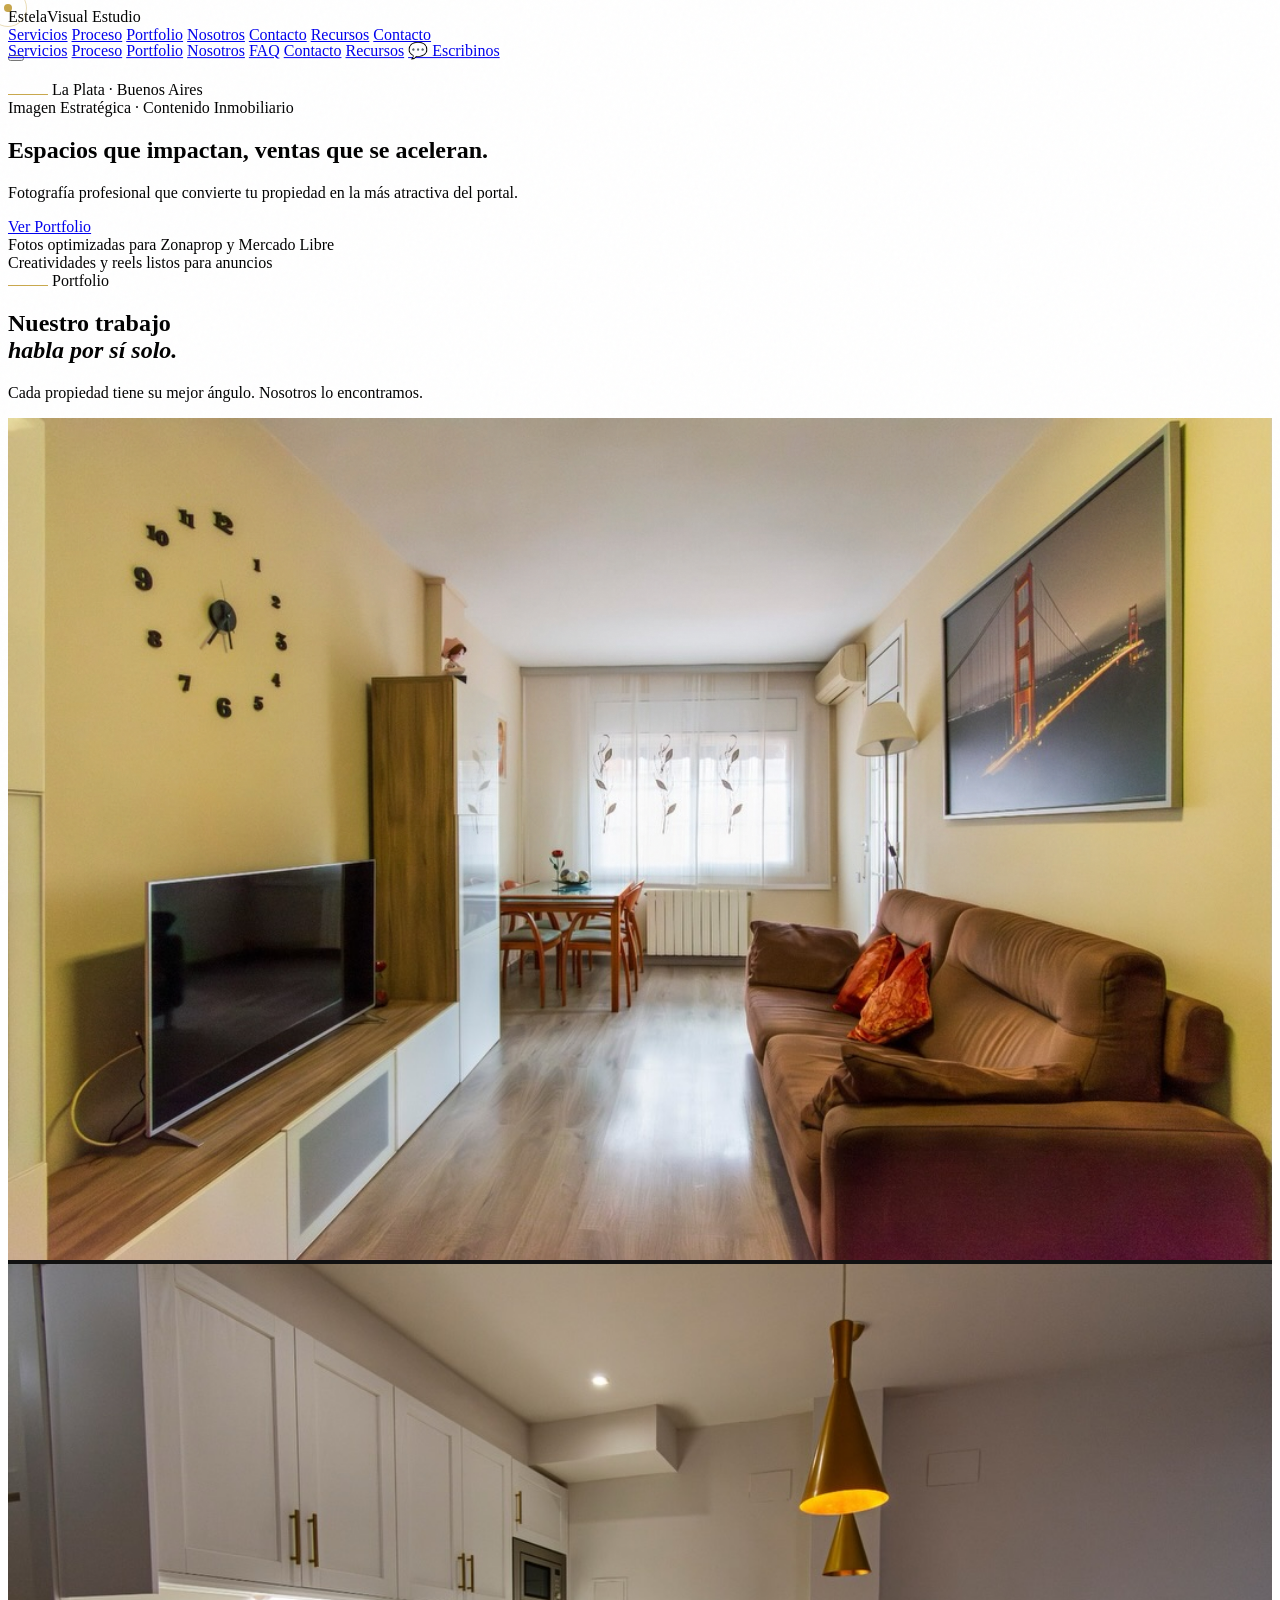
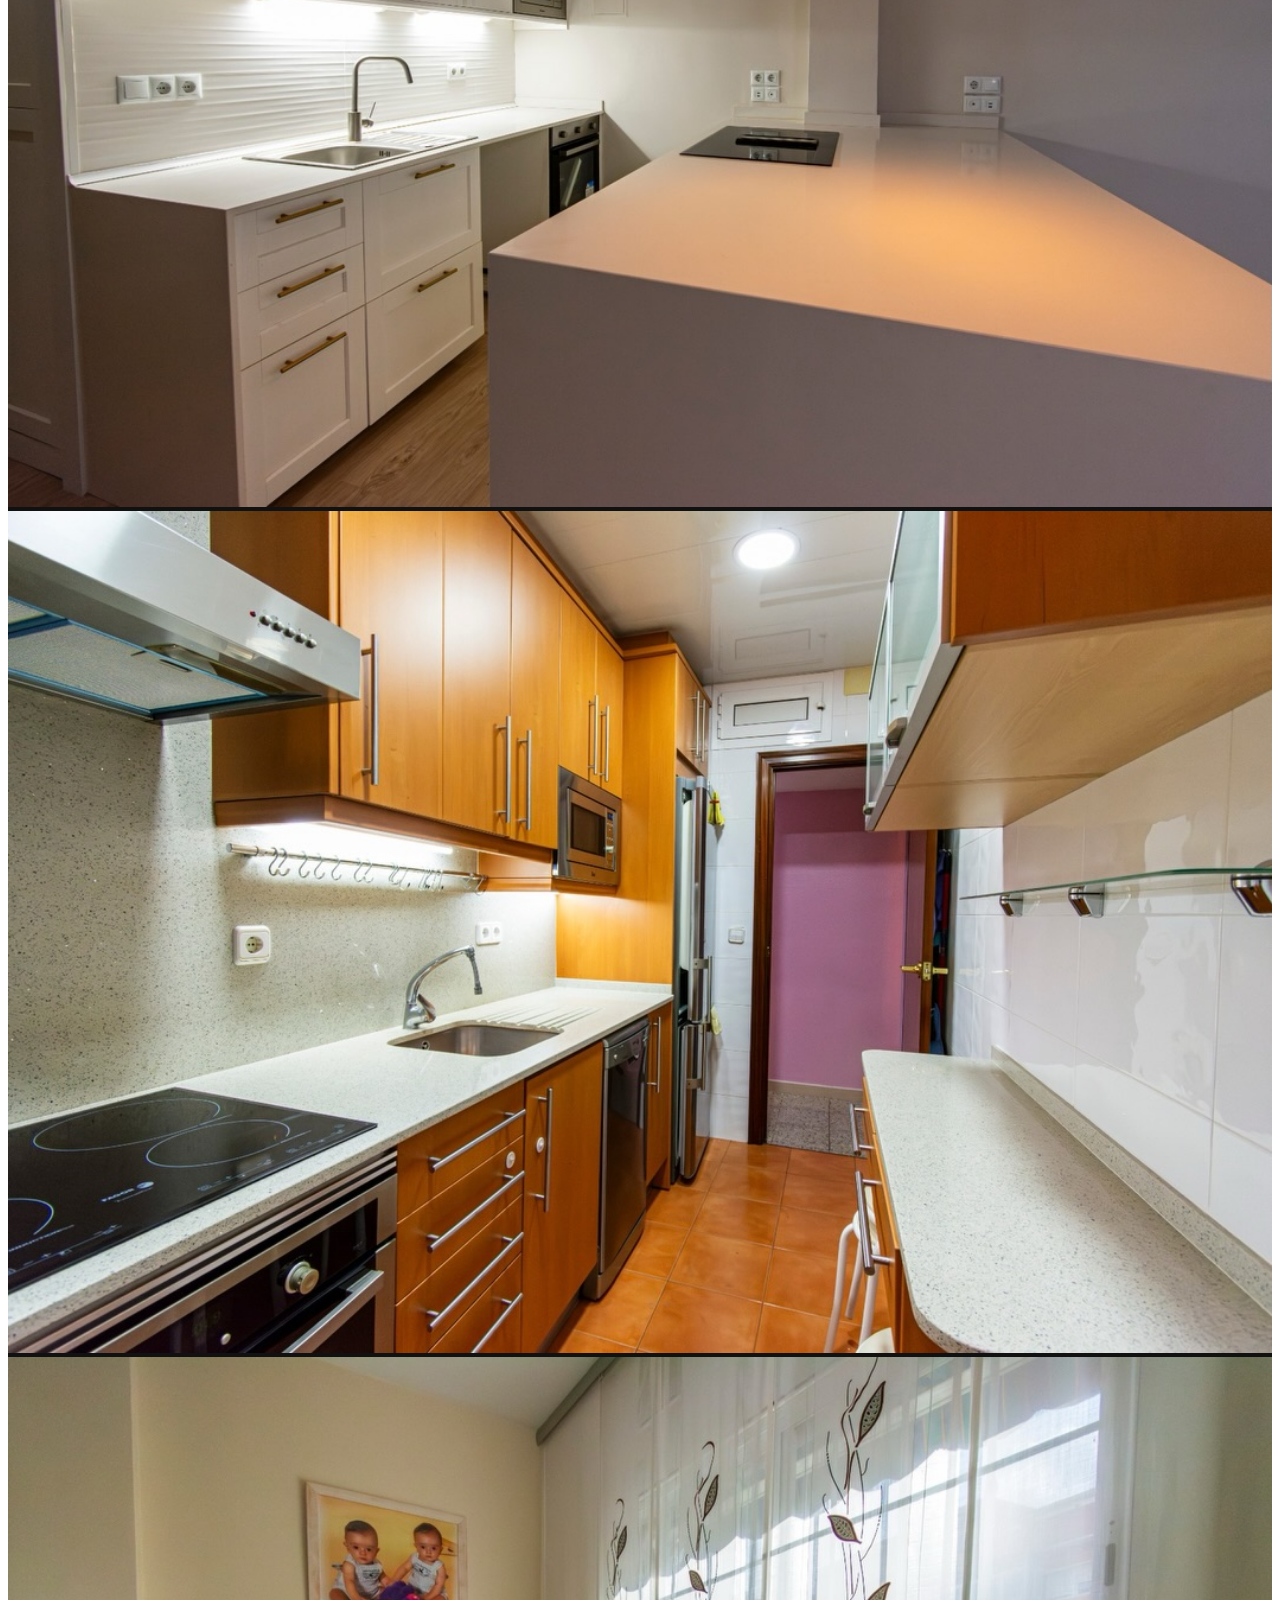
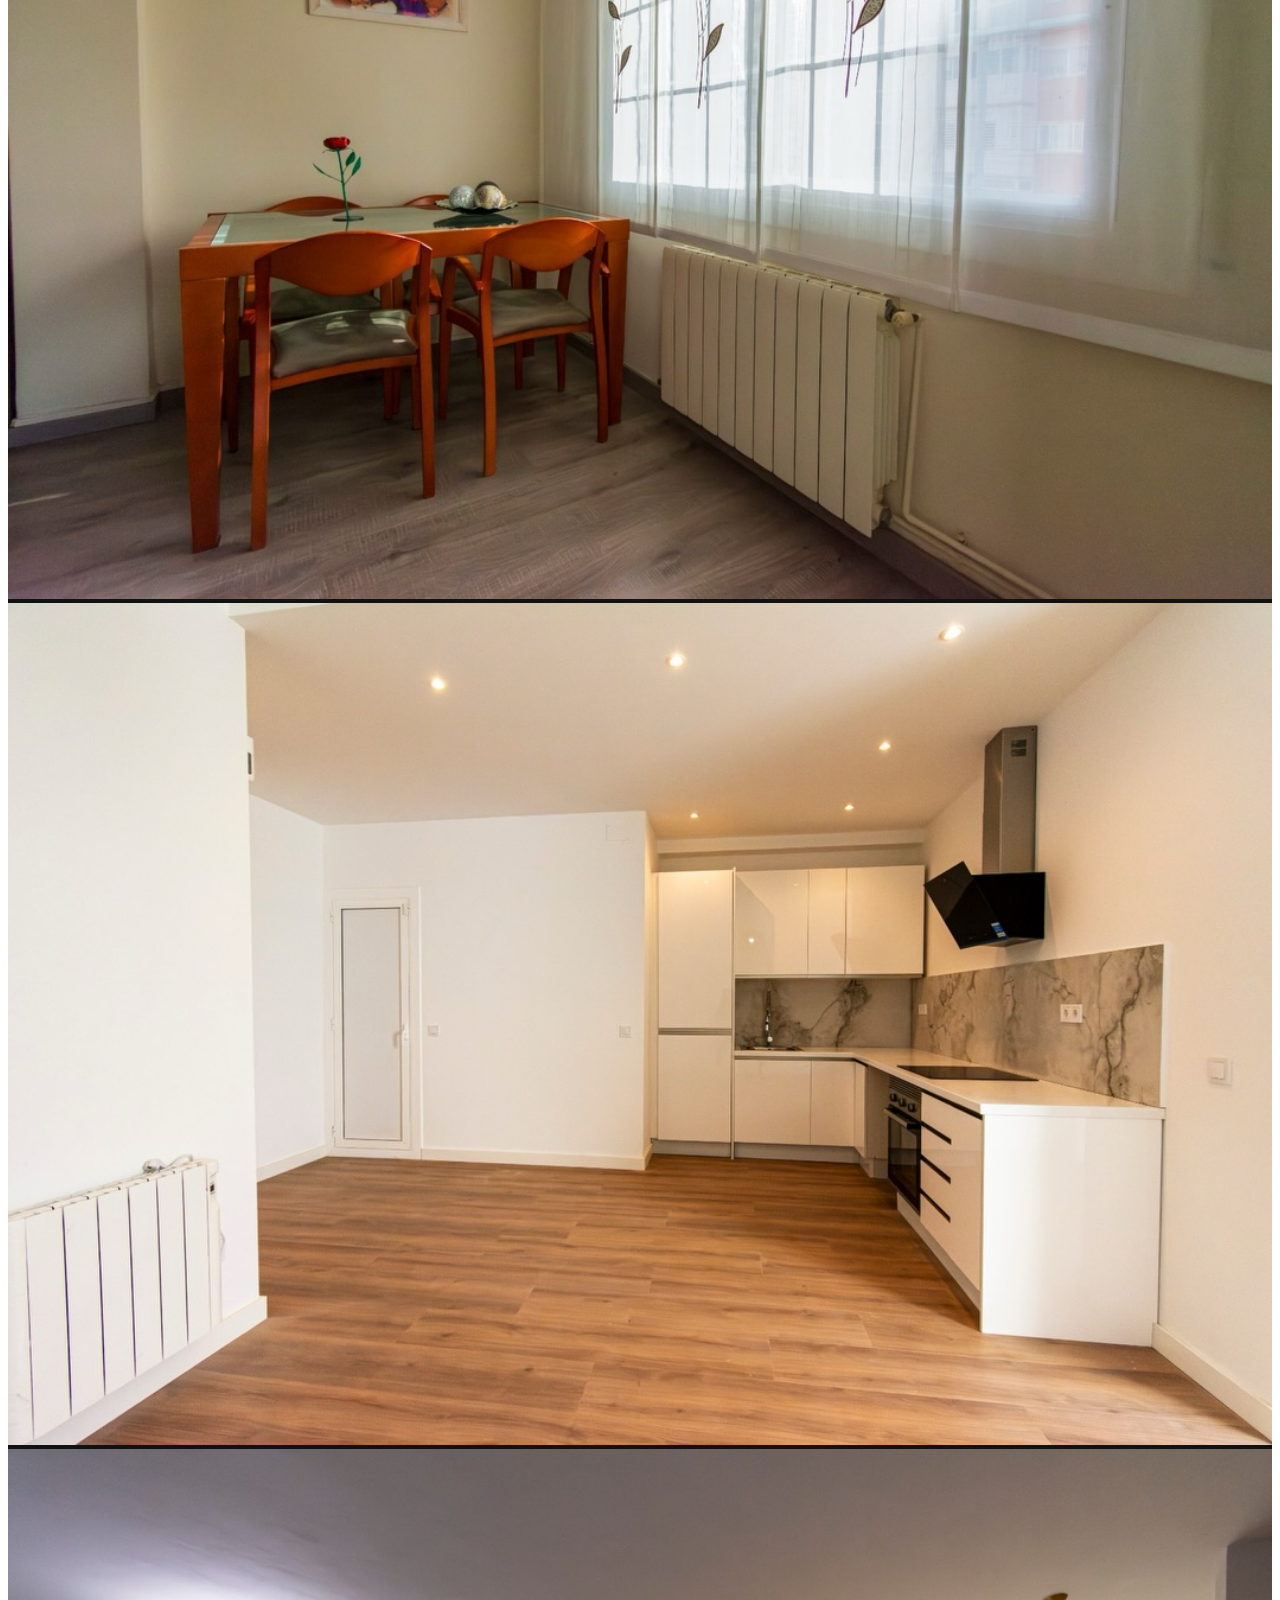
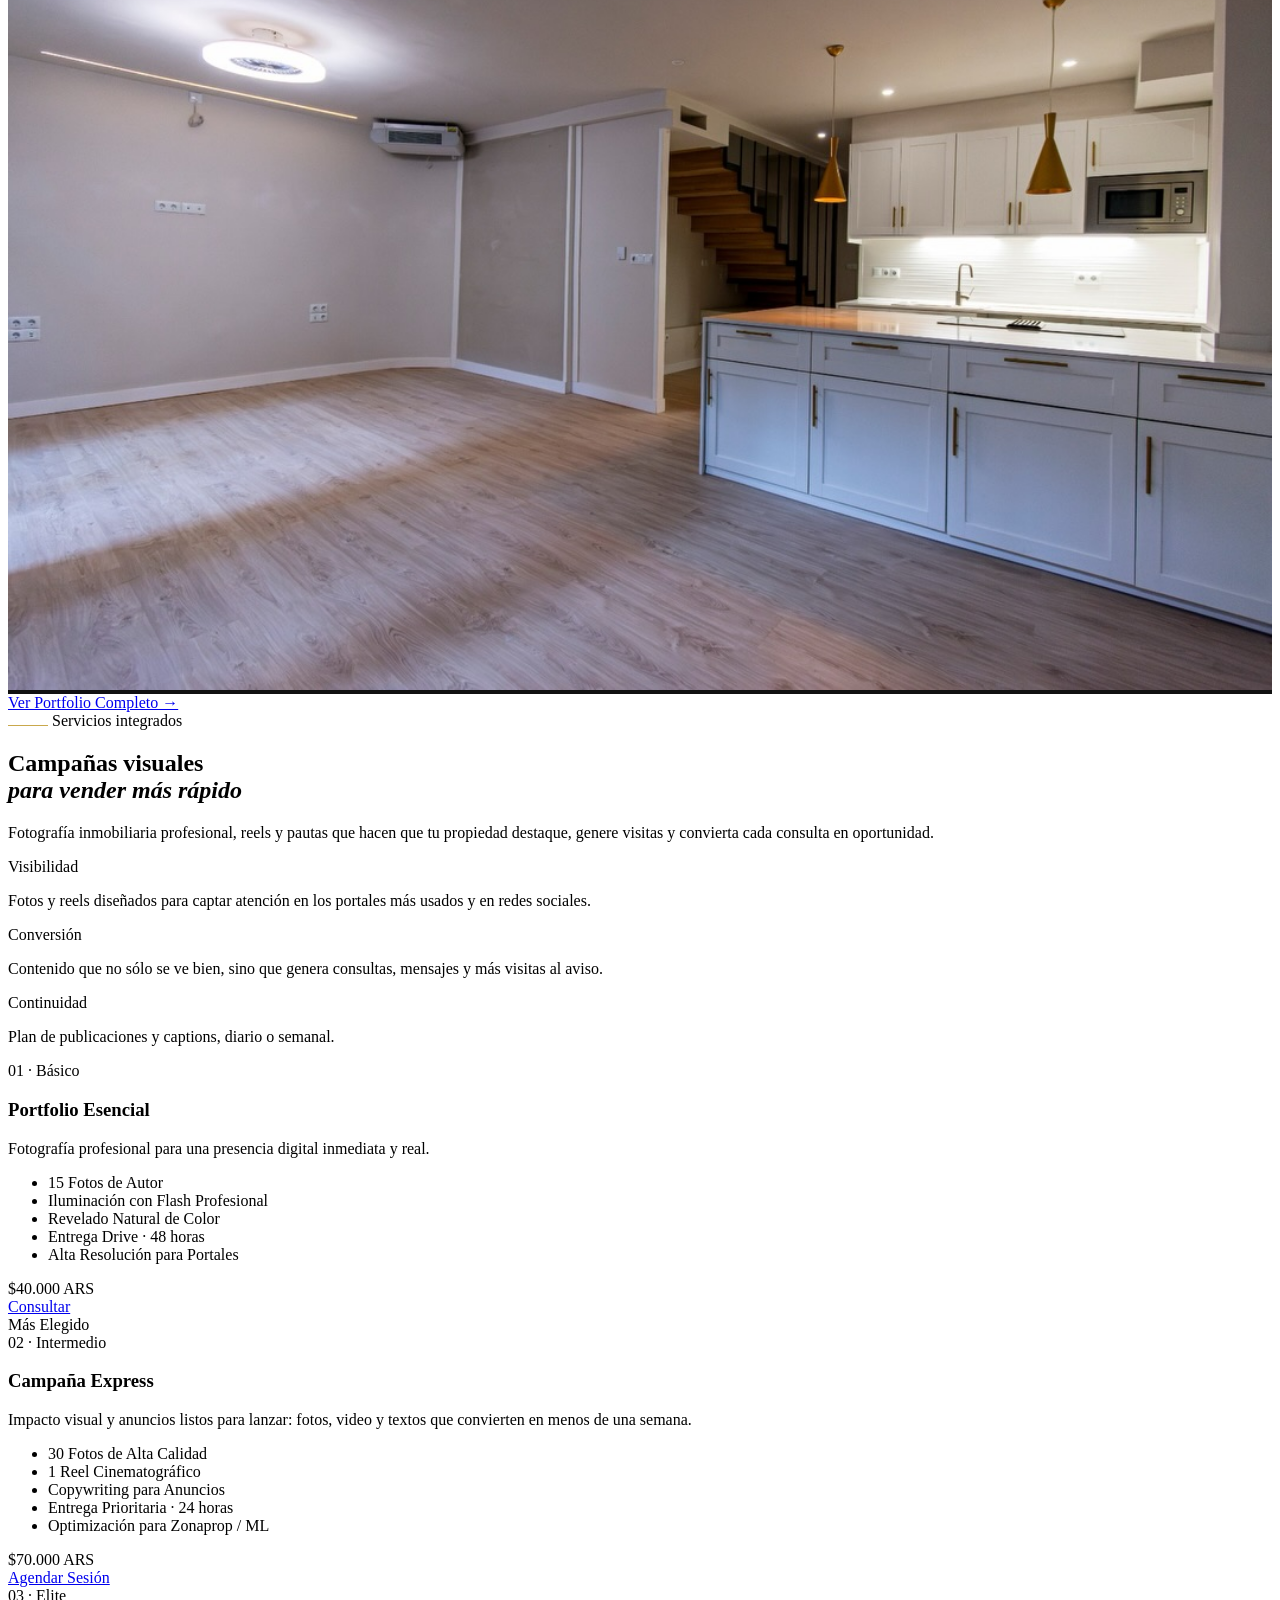
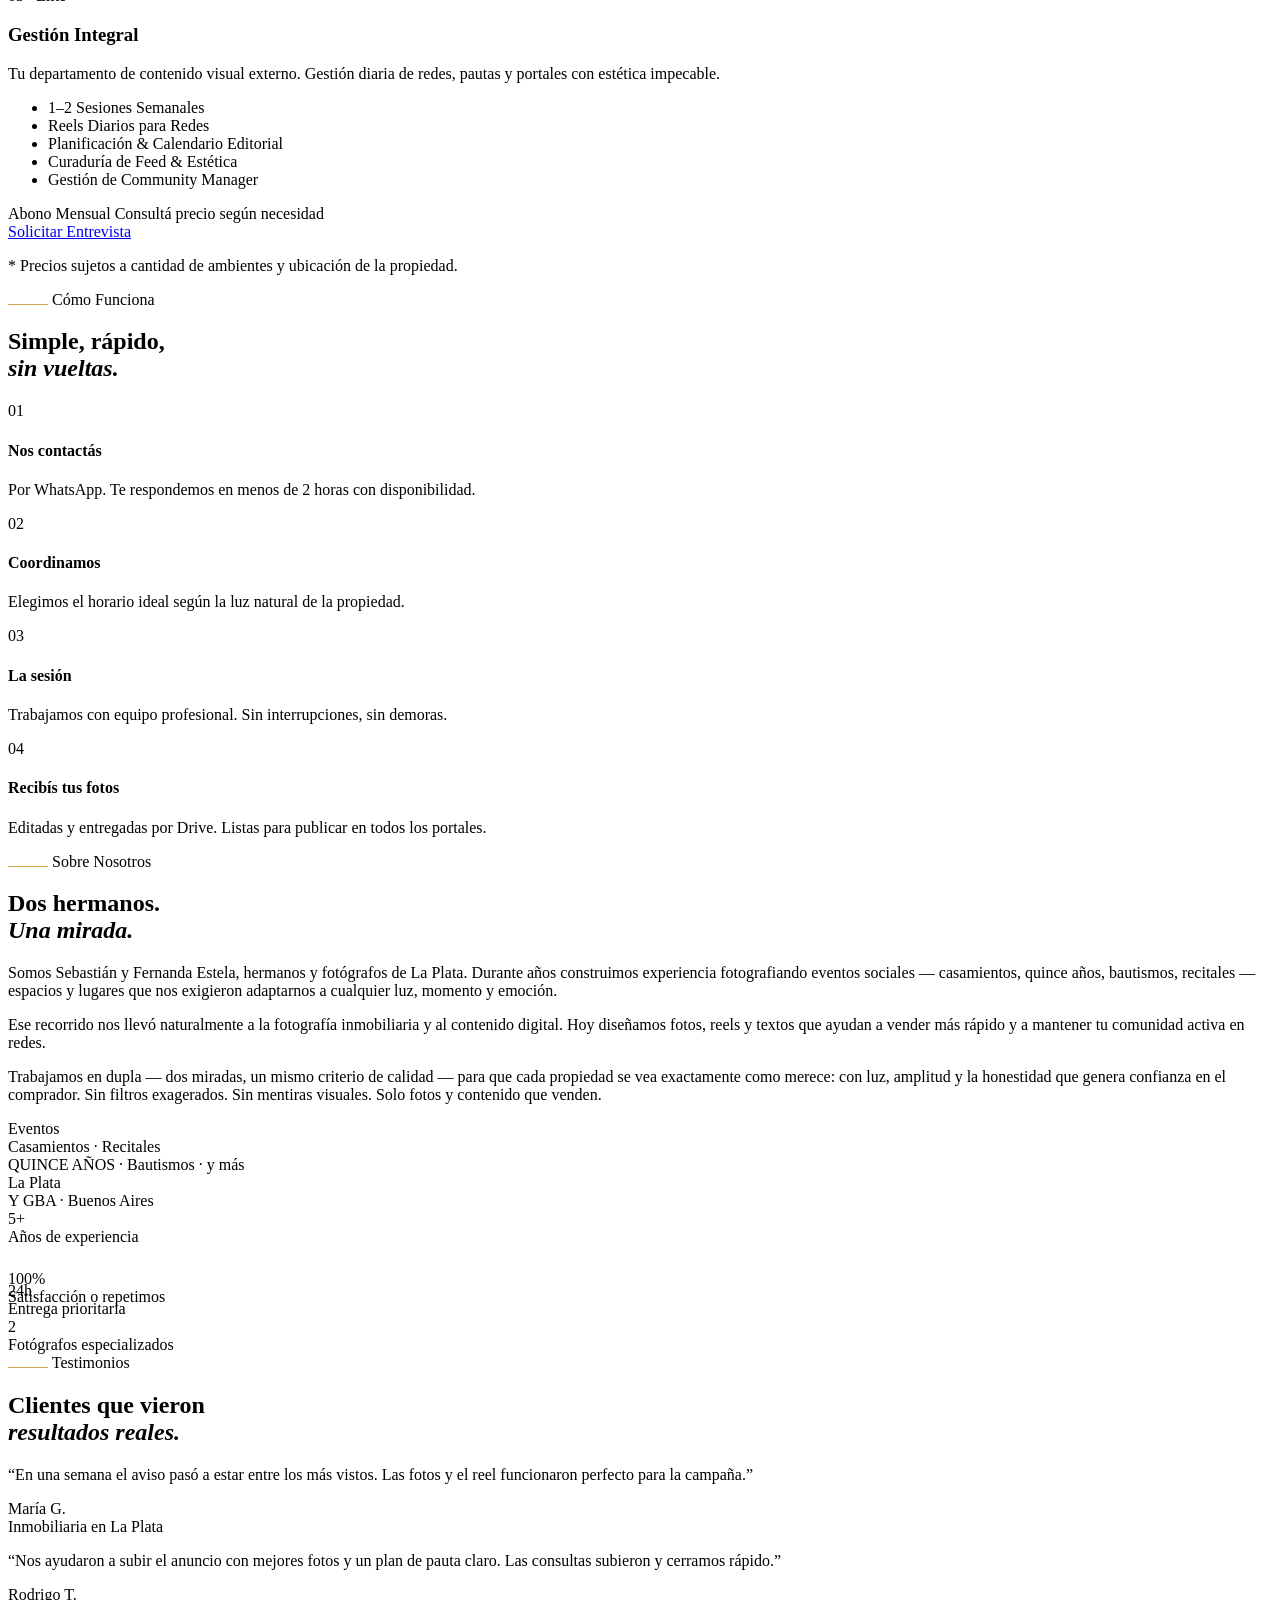
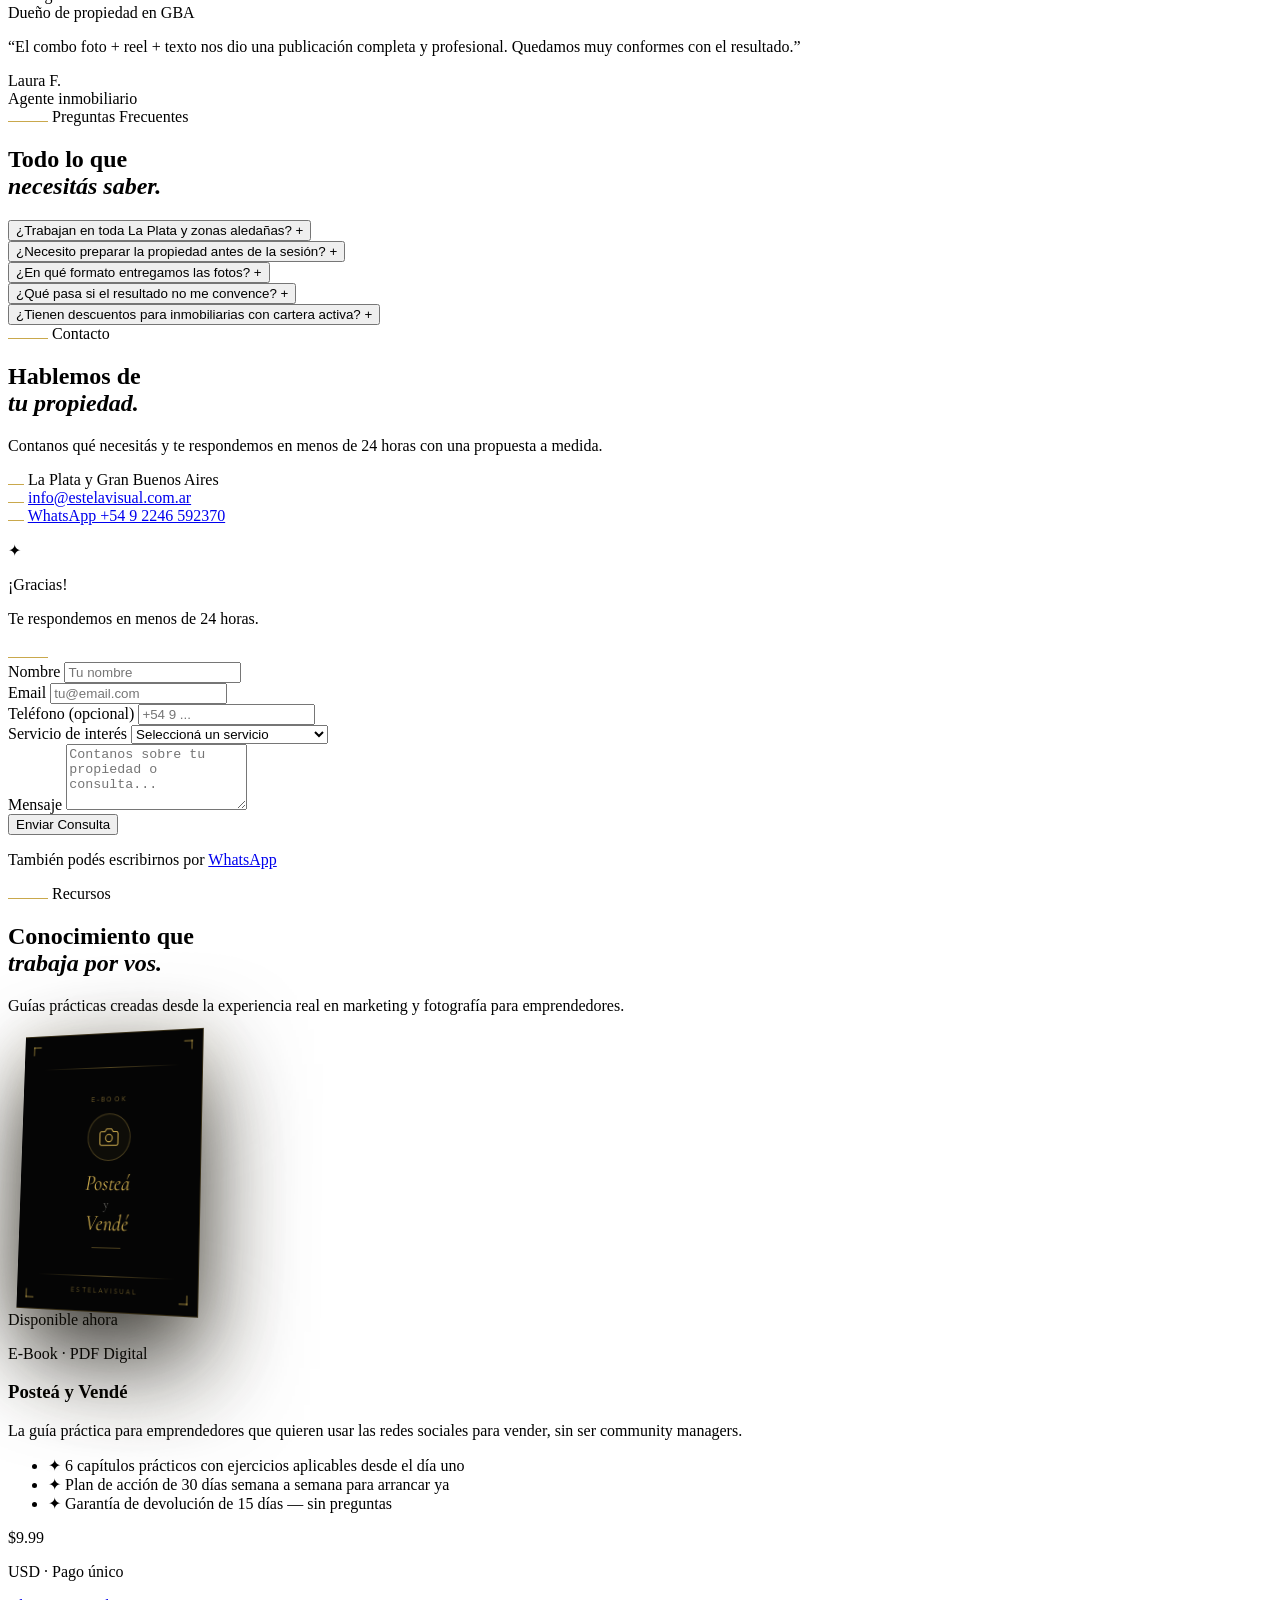
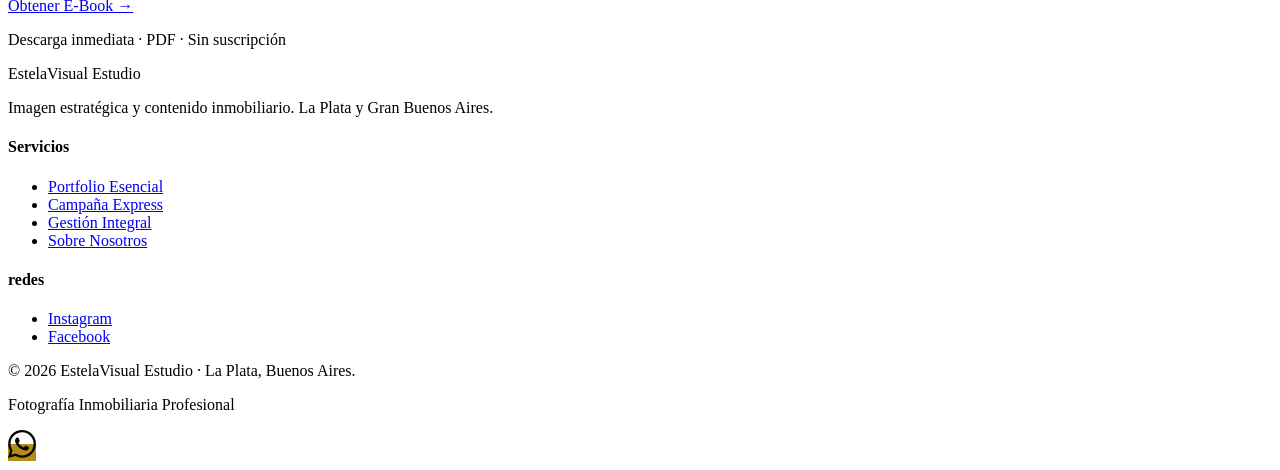
==== index.html @ d10fe918 "SEO: agregado meta tag de verificación Google Search Console" ====
<!DOCTYPE html>
<html lang="es" class="scroll-smooth">
<head>
  <meta charset="UTF-8"/>
  <meta name="google-site-verification" content="cI5B8rXXqcom3wfsQxZoym-CttcHVP9jJPbFIWRKbiY" />
  <meta name="viewport" content="width=device-width, initial-scale=1.0, viewport-fit=cover"/>

  <!-- SEO principal -->
  <title>EstelaVisual Estudio | Fotografía Inmobiliaria La Plata y GBA</title>
  <meta name="description" content="Fotografía inmobiliaria profesional en La Plata y Gran Buenos Aires. Sebastián y Fernanda Estela — fotos de propiedades, reels y campañas en redes para inmobiliarias. Desde $40.000 ARS."/>
  <meta name="keywords" content="fotografía inmobiliaria La Plata, fotógrafo inmobiliario Buenos Aires, fotos para propiedades La Plata, fotografía de interiores La Plata, fotografía para inmobiliarias GBA, EstelaVisual, Sebastián Estela fotógrafo, Fernanda Estela fotógrafa, fotos inmobiliarias Gran Buenos Aires"/>
  <meta name="author" content="Sebastián Estela y Fernanda Estela — EstelaVisual Estudio"/>
  <meta name="robots" content="index, follow, max-snippet:-1, max-image-preview:large, max-video-preview:-1"/>
  <meta name="language" content="es"/>
  <meta name="theme-color" content="#c9a84c"/>

  <!-- Geo -->
  <meta name="geo.region" content="AR-B"/>
  <meta name="geo.placename" content="La Plata, Buenos Aires, Argentina"/>
  <meta name="geo.position" content="-34.9215;-57.9545"/>
  <meta name="ICBM" content="-34.9215, -57.9545"/>

  <link rel="canonical" href="https://estelavisual.com.ar"/>
  <link rel="icon" type="image/x-icon" href="favicon.ico"/>
  <link rel="icon" type="image/svg+xml" href="favicon.svg"/>
  <link rel="apple-touch-icon" href="favicon.ico"/>

  <!-- Open Graph -->
  <meta property="og:type" content="website"/>
  <meta property="og:url" content="https://estelavisual.com.ar"/>
  <meta property="og:site_name" content="EstelaVisual Estudio"/>
  <meta property="og:title" content="EstelaVisual Estudio | Fotografía Inmobiliaria La Plata y GBA"/>
  <meta property="og:description" content="Fotos, reels y campañas en redes para vender propiedades más rápido en La Plata y el Gran Buenos Aires. Trabajamos con inmobiliarias y propietarios."/>
  <meta property="og:image" content="https://estelavisual.com.ar/assets/img/galeria/1.jpg"/>
  <meta property="og:image:width" content="1200"/>
  <meta property="og:image:height" content="630"/>
  <meta property="og:image:alt" content="Fotografía inmobiliaria profesional — EstelaVisual Estudio La Plata"/>
  <meta property="og:locale" content="es_AR"/>
  <meta property="article:publisher" content="https://www.facebook.com/estelavisual"/>

  <!-- Twitter Card -->
  <meta name="twitter:card" content="summary_large_image"/>
  <meta name="twitter:title" content="EstelaVisual Estudio | Fotografía Inmobiliaria La Plata y GBA"/>
  <meta name="twitter:description" content="Fotos, reels y campañas en redes para vender propiedades más rápido en La Plata y GBA."/>
  <meta name="twitter:image" content="https://estelavisual.com.ar/assets/img/galeria/1.jpg"/>

  <!-- Schema.org JSON-LD — LocalBusiness + Services + FAQ + Breadcrumb -->
  <script type="application/ld+json">
  {
    "@context": "https://schema.org",
    "@type": ["LocalBusiness", "ProfessionalService", "Photographer"],
    "@id": "https://estelavisual.com.ar/#business",
    "name": "EstelaVisual Estudio",
    "description": "Estudio de fotografía inmobiliaria profesional y gestión de redes sociales en La Plata y Gran Buenos Aires. Sebastián y Fernanda Estela fotografían propiedades para inmobiliarias y propietarios particulares, generando contenido visual que acelera las ventas.",
    "url": "https://estelavisual.com.ar",
    "telephone": "+5492246592370",
    "email": "info@estelavisual.com.ar",
    "founders": [
      { "@type": "Person", "name": "Sebastián Estela" },
      { "@type": "Person", "name": "Fernanda Estela" }
    ],
    "address": {
      "@type": "PostalAddress",
      "addressLocality": "La Plata",
      "addressRegion": "Buenos Aires",
      "addressCountry": "AR"
    },
    "geo": {
      "@type": "GeoCoordinates",
      "latitude": -34.9215,
      "longitude": -57.9545
    },
    "areaServed": [
      { "@type": "City", "name": "La Plata" },
      { "@type": "AdministrativeArea", "name": "Gran Buenos Aires" }
    ],
    "serviceType": [
      "Fotografía Inmobiliaria",
      "Fotografía de Interiores",
      "Community Manager Inmobiliario",
      "Gestión de Redes Sociales",
      "Producción de Reels"
    ],
    "priceRange": "$$",
    "image": "https://estelavisual.com.ar/assets/img/galeria/1.jpg",
    "openingHoursSpecification": [
      {
        "@type": "OpeningHoursSpecification",
        "dayOfWeek": ["Monday","Tuesday","Wednesday","Thursday","Friday"],
        "opens": "09:00",
        "closes": "19:00"
      },
      {
        "@type": "OpeningHoursSpecification",
        "dayOfWeek": ["Saturday"],
        "opens": "10:00",
        "closes": "14:00"
      }
    ],
    "sameAs": [
      "https://www.instagram.com/estelavisual",
      "https://www.facebook.com/estelavisual"
    ],
    "hasOfferCatalog": {
      "@type": "OfferCatalog",
      "name": "Servicios de Fotografía Inmobiliaria",
      "itemListElement": [
        {
          "@type": "Offer",
          "itemOffered": {
            "@type": "Service",
            "name": "Portfolio Esencial",
            "description": "15 fotos de autor con iluminación profesional, revelado natural de color y entrega en 48 horas vía Google Drive. Alta resolución para portales."
          },
          "price": "40000",
          "priceCurrency": "ARS"
        },
        {
          "@type": "Offer",
          "itemOffered": {
            "@type": "Service",
            "name": "Campaña Express",
            "description": "30 fotos de alta calidad, 1 reel cinematográfico, copywriting para anuncios y entrega prioritaria en 24 horas. Optimizado para Zonaprop y MercadoLibre."
          },
          "price": "70000",
          "priceCurrency": "ARS"
        },
        {
          "@type": "Offer",
          "itemOffered": {
            "@type": "Service",
            "name": "Gestión Integral de Redes",
            "description": "Sesiones semanales, reels diarios, planificación editorial, curaduría de feed y gestión de community manager para inmobiliarias."
          },
          "priceSpecification": {
            "@type": "PriceSpecification",
            "description": "Consultar precio según volumen mensual"
          }
        }
      ]
    }
  }
  </script>

  <script type="application/ld+json">
  {
    "@context": "https://schema.org",
    "@type": "BreadcrumbList",
    "itemListElement": [
      { "@type": "ListItem", "position": 1, "name": "Inicio",    "item": "https://estelavisual.com.ar/" },
      { "@type": "ListItem", "position": 2, "name": "Portfolio", "item": "https://estelavisual.com.ar/#portfolio" },
      { "@type": "ListItem", "position": 3, "name": "Servicios", "item": "https://estelavisual.com.ar/#servicios" },
      { "@type": "ListItem", "position": 4, "name": "Nosotros",  "item": "https://estelavisual.com.ar/#nosotros" },
      { "@type": "ListItem", "position": 5, "name": "Contacto",  "item": "https://estelavisual.com.ar/#contacto" }
    ]
  }
  </script>

  <script type="application/ld+json">
  {
    "@context": "https://schema.org",
    "@type": "FAQPage",
    "mainEntity": [
      {
        "@type": "Question",
        "name": "¿Trabajan en toda La Plata y zonas aledañas?",
        "acceptedAnswer": {
          "@type": "Answer",
          "text": "Sí, trabajamos en toda La Plata y los partidos del Gran Buenos Aires cercanos. Para zonas más alejadas consultá disponibilidad y posible adicional de traslado."
        }
      },
      {
        "@type": "Question",
        "name": "¿Necesito preparar la propiedad antes de la sesión de fotografía?",
        "acceptedAnswer": {
          "@type": "Answer",
          "text": "Recomendamos que la propiedad esté ordenada y limpia. Por WhatsApp podemos enviarte una checklist de preparación gratuita para sacarle el máximo provecho a la sesión."
        }
      },
      {
        "@type": "Question",
        "name": "¿En qué formato entregan las fotos inmobiliarias?",
        "acceptedAnswer": {
          "@type": "Answer",
          "text": "JPG de alta resolución via Google Drive. Listas para publicar en Zonaprop, Argenprop, MercadoLibre e Instagram sin ningún proceso adicional."
        }
      },
      {
        "@type": "Question",
        "name": "¿Qué pasa si el resultado no me convence?",
        "acceptedAnswer": {
          "@type": "Answer",
          "text": "Coordinamos otra sesión sin costo adicional. Tu satisfacción es nuestra prioridad y nuestra mejor carta de presentación."
        }
      },
      {
        "@type": "Question",
        "name": "¿Tienen descuentos para inmobiliarias con cartera activa?",
        "acceptedAnswer": {
          "@type": "Answer",
          "text": "Sí. Para inmobiliarias con varias propiedades mensuales ofrecemos planes especiales con precio por volumen. Consultanos directamente para armar algo a medida."
        }
      }
    ]
  }
  </script>

  <!-- Preconnect para performance -->
  <link rel="preconnect" href="https://fonts.googleapis.com"/>
  <link rel="preconnect" href="https://fonts.gstatic.com" crossorigin/>

  <script src="https://cdn.tailwindcss.com"></script>
  <link href="https://fonts.googleapis.com/css2?family=Cormorant+Garamond:ital,wght@0,300;0,400;0,600;1,300;1,400&family=Outfit:wght@100;200;300;400;500;600&display=swap" rel="stylesheet"/>

  <script>
    tailwind.config = {
      theme: {
        extend: {
          colors: {
            dark:   '#050505',
            dark2:  '#0a0a0a',
            dark3:  '#111111',
            gold:   '#c9a84c',
            goldL:  '#e8c97a',
            cream:  '#f0ebe0',
            muted:  '#888880',
          },
          fontFamily: {
            sans:  ['Outfit', 'sans-serif'],
            serif: ['Cormorant Garamond', 'serif'],
          },
        }
      }
    }
  </script>

  <style>
@keyframes beat {
    0%, 100% { transform: scale(1); box-shadow: 0 8px 30px rgba(181,140,24,0.3); }
    25%       { transform: scale(1.12); box-shadow: 0 12px 40px rgba(181,140,24,0.5); }
    50%       { transform: scale(1); box-shadow: 0 8px 30px rgba(181,140,24,0.3); }
    75%       { transform: scale(1.06); box-shadow: 0 10px 35px rgba(181,140,24,0.4); }
  }
  /* WA button — entrada diferida + beat */
  @keyframes wa-slide-in {
    from { transform: translateX(100px); opacity: 0; }
    to   { transform: translateX(0);     opacity: 1; }
  }
  .wa-btn {
    opacity: 0;
    animation:
      wa-slide-in 0.6s ease-out 2s forwards,
      beat        2s ease-in-out 2.6s infinite;
  }
  .wa-btn:hover { animation: none; transform: scale(1.15) !important; opacity: 1; }

  /* WA tooltip */
  .wa-wrap { position: relative; }
  .wa-wrap .wa-tooltip {
    position: absolute;
    right: calc(100% + 12px);
    top: 50%; transform: translateY(-50%);
    white-space: nowrap;
    background: #0a0a0a;
    border: 1px solid rgba(201,168,76,0.25);
    color: #c9a84c;
    font-family: 'Outfit', sans-serif;
    font-size: 10px;
    letter-spacing: 0.15em;
    text-transform: uppercase;
    padding: 8px 14px;
    pointer-events: none;
    opacity: 0;
    transition: opacity 0.25s ease, transform 0.25s ease;
    transform: translateY(-50%) translateX(6px);
  }
  .wa-wrap:hover .wa-tooltip {
    opacity: 1;
    transform: translateY(-50%) translateX(0);
  }
  @media (prefers-reduced-motion: reduce) {
    .wa-btn { animation: none; opacity: 1; }
  }
    /* Grain overlay */
    body::before {
      content: '';
      position: fixed;
      inset: 0;
      background-image: url("data:image/svg+xml,%3Csvg viewBox='0 0 256 256' xmlns='http://www.w3.org/2000/svg'%3E%3Cfilter id='noise'%3E%3CfeTurbulence type='fractalNoise' baseFrequency='0.9' numOctaves='4' stitchTiles='stitch'/%3E%3C/filter%3E%3Crect width='100%25' height='100%25' filter='url(%23noise)' opacity='1'/%3E%3C/svg%3E");
      opacity: 0.025;
      pointer-events: none;
      z-index: 9999;
    }

    /* Reveal animation */
    .reveal { opacity: 0; transform: translateY(28px); transition: opacity 0.9s ease, transform 0.9s ease; }
    .reveal.active { opacity: 1; transform: translateY(0); }
    .reveal-left { opacity: 0; transform: translateX(-28px); transition: opacity 0.9s ease, transform 0.9s ease; }
    .reveal-left.active { opacity: 1; transform: translateX(0); }
    .reveal-right { opacity: 0; transform: translateX(28px); transition: opacity 0.9s ease, transform 0.9s ease; }
    .reveal-right.active { opacity: 1; transform: translateX(0); }

    /* Hero zoom */
    @keyframes slow-zoom { from { transform: scale(1); } to { transform: scale(1.12); } }
    .hero-bg { animation: slow-zoom 22s ease-in-out infinite alternate; }

    /* Float */
    @keyframes float { 0%,100% { transform: translateY(0); } 50% { transform: translateY(-12px); } }
    @keyframes ebook-float {
      0%,100% { transform: perspective(800px) rotateY(-8deg) rotateX(2deg) translateY(0); }
      50%     { transform: perspective(800px) rotateY(-8deg) rotateX(2deg) translateY(-10px); }
    }
    .float-card { animation: float 7s ease-in-out infinite; }

    /* Gold line */
    .gold-line { width: 40px; height: 1px; background: #c9a84c; display: inline-block; }

    /* Nav scroll */
    .nav-scrolled { background: rgba(5,5,5,0.97) !important; padding-top: 0.8rem !important; padding-bottom: 0.8rem !important; }

    /* FAQ */
    .faq-answer { max-height: 0; overflow: hidden; transition: max-height 0.4s ease, padding 0.4s ease; }
    .faq-answer.open { max-height: 200px; }
    .faq-icon { transition: transform 0.3s ease; }
    .faq-icon.open { transform: rotate(45deg); }

    /* Hamburger */
    .mobile-menu { transform: translateY(-110%); transition: transform 0.4s ease; }
    .mobile-menu.open { transform: translateY(0); }

    /* Package hover */
    .pkg { transition: border-color 0.4s ease, transform 0.4s ease, box-shadow 0.4s ease; }
    .pkg:hover { border-color: rgba(201,168,76,0.5); transform: translateY(-4px); box-shadow: 0 20px 60px rgba(201,168,76,0.07); }

    /* Gallery */
    .gallery-item { overflow: hidden; background: #111; cursor: none; }
    .gallery-item img { width: 100%; height: 100%; object-fit: contain; transition: transform 0.7s ease; }
    .gallery-item:hover img { transform: scale(1.06); }

    /* Lightbox */
    #lightbox {
      position: fixed; inset: 0; z-index: 99990;
      background: rgba(5,5,5,0.92);
      backdrop-filter: blur(12px);
      -webkit-backdrop-filter: blur(12px);
      display: flex; align-items: center; justify-content: center;
      opacity: 0; pointer-events: none;
      transition: opacity 0.35s ease;
    }
    #lightbox.open { opacity: 1; pointer-events: all; }

    #lightbox-img {
      max-width: min(90vw, 1100px);
      max-height: 85vh;
      object-fit: contain;
      display: block;
      transition: opacity 0.25s ease, transform 0.25s ease;
      opacity: 0; transform: scale(0.97);
      user-select: none; -webkit-user-select: none;
    }
    #lightbox.open #lightbox-img { opacity: 1; transform: scale(1); }

    #lightbox-close {
      position: fixed; top: 24px; right: 28px;
      width: 44px; height: 44px;
      display: flex; align-items: center; justify-content: center;
      border: 1px solid rgba(201,168,76,0.35);
      color: #c9a84c; background: transparent;
      font-size: 1.1rem; line-height: 1;
      cursor: none; transition: background 0.25s ease, border-color 0.25s ease;
      z-index: 99991;
    }
    #lightbox-close:hover { background: rgba(201,168,76,0.12); border-color: #c9a84c; }

    .lightbox-arrow {
      position: fixed; top: 50%; transform: translateY(-50%);
      width: 48px; height: 48px;
      display: flex; align-items: center; justify-content: center;
      border: 1px solid rgba(201,168,76,0.25);
      color: #c9a84c; background: transparent;
      cursor: none; transition: background 0.25s ease, border-color 0.25s ease;
      z-index: 99991;
    }
    .lightbox-arrow:hover { background: rgba(201,168,76,0.12); border-color: #c9a84c; }
    #lightbox-prev { left: 20px; }
    #lightbox-next { right: 20px; }

    #lightbox-counter {
      position: fixed; bottom: 24px; left: 50%; transform: translateX(-50%);
      font-family: 'Outfit', sans-serif; font-size: 10px;
      letter-spacing: 0.3em; text-transform: uppercase;
      color: rgba(201,168,76,0.5);
      z-index: 99991; pointer-events: none;
    }

    /* Step line */
    .step-connector { flex: 1; height: 1px; background: linear-gradient(to right, rgba(201,168,76,0.5), rgba(201,168,76,0.1)); }

    /* Cursor dot */
    @media (pointer: fine) {
      * { cursor: none; }
      #cursor { position: fixed; width: 8px; height: 8px; background: #c9a84c; border-radius: 50%; pointer-events: none; z-index: 99999; transform: translate(-50%, -50%); transition: transform 0.1s ease; mix-blend-mode: difference; }
      #cursor-ring { position: fixed; width: 36px; height: 36px; border: 1px solid rgba(201,168,76,0.4); border-radius: 50%; pointer-events: none; z-index: 99998; transform: translate(-50%, -50%); transition: transform 0.25s ease, width 0.3s, height 0.3s, opacity 0.3s; }
    }

    /* ── Hero entrance animations ───────────────────── */
    @keyframes hi-fade-up {
      from { opacity: 0; transform: translateY(30px); }
      to   { opacity: 1; transform: translateY(0); }
    }
    @keyframes hi-fade-down {
      from { opacity: 0; transform: translateY(-20px); }
      to   { opacity: 1; transform: translateY(0); }
    }
    @keyframes hi-scale-x {
      from { opacity: 0; transform: scaleX(0); }
      to   { opacity: 1; transform: scaleX(1); }
    }

    .hi-eyebrow {
      opacity: 0;
      animation: hi-fade-down 0.8s ease-out 0s forwards;
    }
    .hi-line {
      opacity: 0;
      transform-origin: center;
      animation: hi-scale-x 0.7s ease-out 0.4s forwards;
    }
    .hi-title {
      opacity: 0;
      animation: hi-fade-up 1s ease-out 0.2s forwards;
    }
    .hi-subtitle {
      opacity: 0;
      animation: hi-fade-up 1s ease-out 0.5s forwards;
    }
    .hi-cta {
      opacity: 0;
      animation: hi-fade-up 1s ease-out 0.8s forwards;
    }

    /* Respeta reduced-motion: muestra todo instantáneo */
    @media (prefers-reduced-motion: reduce) {
      .hi-eyebrow, .hi-line, .hi-title, .hi-subtitle, .hi-cta {
        opacity: 1;
        transform: none;
        animation: none;
      }
    }
  </style>
</head>
<body class="bg-dark text-cream font-sans overflow-x-hidden selection:bg-gold selection:text-dark">

<!-- Custom cursor -->
<div id="cursor"></div>
<div id="cursor-ring"></div>

<!-- ══════════════════════════════ NAV ══════════════════════════════ -->
<nav id="navbar" class="fixed top-0 w-full z-[100] bg-dark/50 backdrop-blur-md border-b border-white/[0.04] py-5 px-8 md:px-16 flex justify-between items-center transition-all duration-500">
  <div class="flex items-center gap-3 select-none">
    <span class="font-serif text-xl tracking-[0.1em] uppercase font-light">Estela<span class="text-gold font-semibold">Visual</span></span>
    <span class="font-sans text-xs tracking-[0.35em] uppercase text-white/25 font-extralight hidden sm:block">Estudio</span>
  </div>
  <!-- Desktop links -->
  <div class="hidden md:flex items-center gap-10">
    <a href="#servicios" class="text-[10px] tracking-[0.25em] uppercase text-white/50 hover:text-gold transition-colors">Servicios</a>
    <a href="#proceso" class="text-[10px] tracking-[0.25em] uppercase text-white/50 hover:text-gold transition-colors">Proceso</a>
    <a href="#portfolio" class="text-[10px] tracking-[0.25em] uppercase text-white/50 hover:text-gold transition-colors">Portfolio</a>
    <a href="#nosotros"  class="text-[10px] tracking-[0.25em] uppercase text-white/50 hover:text-gold transition-colors">Nosotros</a>
    <a href="#contacto"  class="text-[10px] tracking-[0.25em] uppercase text-white/50 hover:text-gold transition-colors">Contacto</a>
    <a href="#recursos"  class="text-[10px] tracking-[0.25em] uppercase text-white/50 hover:text-gold transition-colors">Recursos</a>
    <a href="https://wa.me/5492246592370?text=Hola%20EstelaVisual%2C%20me%20interesa%20una%20sesi%C3%B3n%20fotogr%C3%A1fica" target="_blank"
       class="border border-gold/50 text-gold text-[9px] tracking-[0.3em] uppercase px-6 py-2.5 hover:bg-gold hover:text-dark transition-all">
      Contacto
    </a>
  </div>
  <!-- Mobile hamburger -->
  <button id="menu-btn" class="md:hidden flex flex-col gap-1.5 p-2" aria-label="Menú">
    <span class="w-6 h-px bg-gold block transition-all" id="h1"></span>
    <span class="w-4 h-px bg-gold block transition-all" id="h2"></span>
    <span class="w-6 h-px bg-gold block transition-all" id="h3"></span>
  </button>
</nav>

<!-- Mobile menu -->
<div id="mobile-menu" class="mobile-menu fixed top-0 left-0 right-0 z-[99] bg-dark/98 backdrop-blur-xl pt-24 pb-12 px-8 flex flex-col gap-6 border-b border-white/5">
  <a href="#servicios" class="text-2xl font-serif text-cream/80 hover:text-gold transition-colors mobile-link">Servicios</a>
  <a href="#proceso"   class="text-2xl font-serif text-cream/80 hover:text-gold transition-colors mobile-link">Proceso</a>
  <a href="#portfolio" class="text-2xl font-serif text-cream/80 hover:text-gold transition-colors mobile-link">Portfolio</a>
  <a href="#nosotros"  class="text-2xl font-serif text-cream/80 hover:text-gold transition-colors mobile-link">Nosotros</a>
  <a href="#faq"       class="text-2xl font-serif text-cream/80 hover:text-gold transition-colors mobile-link">FAQ</a>
  <a href="#contacto"  class="text-2xl font-serif text-cream/80 hover:text-gold transition-colors mobile-link">Contacto</a>
  <a href="#recursos"  class="text-2xl font-serif text-cream/80 hover:text-gold transition-colors mobile-link">Recursos</a>
  <a href="https://wa.me/5492246592370" target="_blank"
     class="mt-4 bg-gold text-dark text-sm tracking-[0.2em] uppercase py-4 text-center font-semibold mobile-link">
    💬 Escribinos
  </a>
</div>

<!-- ══════════════════════════════ HERO ══════════════════════════════ -->
<section class="relative h-screen flex items-center justify-center overflow-hidden">
  <div class="absolute inset-0 z-0">
    <div class="absolute inset-0 bg-gradient-to-b from-dark/75 via-dark/40 to-dark z-10"></div>
    <div class="absolute inset-0 bg-gradient-to-r from-dark/60 via-transparent to-transparent z-10"></div>
    <div class="w-full h-full hero-bg bg-[url('assets/img/galeria/1.jpg')] bg-cover bg-center"></div>
  </div>

  <!-- Vertical label -->
  <div class="absolute left-8 bottom-1/3 z-20 hidden lg:flex items-center gap-3 -rotate-90 origin-left">
    <span class="gold-line hi-line opacity-50"></span>
    <span class="text-[9px] tracking-[0.4em] uppercase text-white/30">La Plata · Buenos Aires</span>
  </div>

  <div class="relative z-20 max-w-5xl px-8 md:px-16">
    <div class="overflow-hidden mb-6">
      <span class="hi-eyebrow inline-block text-gold tracking-[0.5em] uppercase text-[9px]">
        Imagen Estratégica · Contenido Inmobiliario
      </span>
    </div>
    <h1 class="hi-title font-serif text-5xl md:text-7xl lg:text-[90px] leading-[1.05] mb-4">
      Espacios que impactan, <span class="text-gold">ventas que se aceleran.</span>
    </h1>
    <p class="hi-subtitle text-white/60 text-sm md:text-base font-light max-w-xl mb-10 leading-relaxed">
      Fotografía profesional que convierte tu propiedad en la más atractiva del portal.
    </p>
    <div class="hi-cta flex flex-wrap gap-4">
      <a href="#portfolio"
         class="bg-gold text-dark text-[10px] tracking-[0.2em] uppercase font-semibold py-4 px-10 hover:bg-white transition-all duration-300">
        Ver Portfolio
      </a>
    </div>
    <div class="hi-cta mt-10 grid gap-3 sm:grid-cols-2 text-[10px] md:text-[11px] uppercase tracking-[0.35em] text-white/60">
      <div class="bg-white/[0.05] border border-white/[0.08] rounded-3xl px-5 py-5 min-h-[5.5rem] text-center leading-6 shadow-[0_16px_50px_rgba(0,0,0,0.18)]">
        Fotos optimizadas para Zonaprop y Mercado Libre
      </div>
      <div class="bg-white/[0.05] border border-white/[0.08] rounded-3xl px-5 py-5 min-h-[5.5rem] text-center leading-6 shadow-[0_16px_50px_rgba(0,0,0,0.18)]">
        Creatividades y reels listos para anuncios
      </div>
    </div>
  </div>

  <!-- Scroll indicator 
  <div class="absolute bottom-10 left-1/2 -translate-x-1/2 z-20 flex flex-col items-center gap-2 opacity-40">
    <span class="text-[8px] tracking-[0.4em] uppercase text-white">Desliza</span>
    <div class="w-px h-12 bg-gradient-to-b from-white to-transparent"></div>
  </div>-->
</section>

<!-- ══════════════════════════════ PORTFOLIO ══════════════════════════════ -->
<section id="portfolio" class="py-28 px-8 md:px-16 bg-dark2">
  <div class="max-w-7xl mx-auto">
    <div class="flex flex-col md:flex-row md:items-end justify-between mb-16 reveal">
      <div>
        <div class="flex items-center gap-4 mb-4">
          <span class="gold-line"></span>
          <span class="text-[9px] tracking-[0.4em] uppercase text-gold">Portfolio</span>
        </div>
        <h2 class="font-serif text-4xl md:text-6xl">Nuestro trabajo<br/><em class="font-light text-white/50">habla por sí solo.</em></h2>
      </div>
      <p class="text-xs text-muted mt-4 md:mt-0 max-w-xs leading-relaxed">
        Cada propiedad tiene su mejor ángulo. Nosotros lo encontramos.
      </p>
    </div>

    <div class="flex flex-col gap-1 md:grid md:grid-cols-3 md:gap-1">
      <div class="gallery-item reveal h-64 md:h-auto">
        <img src="assets/img/galeria/1.jpg" alt="Fotografía inmobiliaria profesional La Plata — sala de estar iluminada por EstelaVisual Estudio" loading="lazy"/>
      </div>
      <div class="gallery-item reveal h-64 md:h-auto" style="transition-delay:0.1s">
        <img src="assets/img/galeria/2.jpg" alt="Fotografía de cocina profesional para inmobiliaria — fotos de propiedades La Plata" loading="lazy"/>
      </div>
      <div class="gallery-item reveal h-64 md:h-auto" style="transition-delay:0.2s">
        <img src="assets/img/galeria/3.jpg" alt="Fotografía de dormitorio para venta de propiedad — fotografía de interiores La Plata" loading="lazy"/>
      </div>
      <div class="gallery-item reveal h-64 md:h-auto" style="transition-delay:0.3s">
        <img src="assets/img/galeria/4.jpg" alt="Fotografía exterior de propiedad inmobiliaria Buenos Aires — fotógrafo inmobiliario GBA" loading="lazy"/>
      </div>
      <div class="gallery-item reveal h-64 md:h-auto" style="transition-delay:0.4s">
        <img src="assets/img/galeria/5.jpg" alt="Fotografía de baño para inmobiliaria — fotos de alta calidad para portales La Plata" loading="lazy"/>
      </div>
      <div class="gallery-item reveal h-64 md:h-auto" style="transition-delay:0.5s">
        <img src="assets/img/galeria/6.jpg" alt="Fotografía de terraza y espacios exteriores — fotografía para inmobiliarias Gran Buenos Aires" loading="lazy"/>
      </div>
    </div>

    <div class="text-center mt-12 reveal">
      <a href="https://www.instagram.com/estelavisual" target="_blank"
         class="border border-white/15 text-white/50 text-[9px] tracking-[0.3em] uppercase py-3.5 px-10 hover:border-gold hover:text-gold transition-all duration-300 inline-block">
        Ver Portfolio Completo →
      </a>
    </div>
  </div>
</section>

<!-- ══════════════════════════════ SERVICIOS ══════════════════════════════ -->
<section id="servicios" class="py-28 px-8 md:px-16 bg-[#080808]">
  <div class="max-w-7xl mx-auto">
    <div class="mb-20 reveal">
      <div class="flex items-center gap-4 mb-4">
        <span class="gold-line"></span>
        <span class="text-[9px] tracking-[0.4em] uppercase text-gold">Servicios integrados</span>
      </div>
      <h2 class="font-serif text-4xl md:text-6xl text-white">Campañas visuales<br/><em class="font-light text-white/60">para vender más rápido</em></h2>
      <p class="mt-6 max-w-2xl text-sm text-white/60 leading-relaxed">Fotografía inmobiliaria profesional, reels y pautas que hacen que tu propiedad destaque, genere visitas y convierta cada consulta en oportunidad.</p>
    </div>

    <div class="grid gap-4 mb-10 sm:grid-cols-3">
      <div class="bg-dark2 border border-white/[0.06] p-6 rounded-3xl text-center reveal">
        <div class="font-serif text-sm text-gold uppercase tracking-[0.35em] mb-3">Visibilidad</div>
        <p class="text-xs text-white/60 leading-relaxed">Fotos y reels diseñados para captar atención en los portales más usados y en redes sociales.</p>
      </div>
      <div class="bg-dark2 border border-white/[0.06] p-6 rounded-3xl text-center reveal" style="transition-delay:0.1s">
        <div class="font-serif text-sm text-gold uppercase tracking-[0.35em] mb-3">Conversión</div>
        <p class="text-xs text-white/60 leading-relaxed">Contenido que no sólo se ve bien, sino que genera consultas, mensajes y más visitas al aviso.</p>
      </div>
      <div class="bg-dark2 border border-white/[0.06] p-6 rounded-3xl text-center reveal" style="transition-delay:0.2s">
        <div class="font-serif text-sm text-gold uppercase tracking-[0.35em] mb-3">Continuidad</div>
        <p class="text-xs text-white/60 leading-relaxed">Plan de publicaciones y captions, diario o semanal.</p>
      </div>
    </div>

    <div class="grid lg:grid-cols-3 gap-px bg-white/[0.04]">

      <!-- Pack Esencial -->
      <div class="pkg bg-dark2 p-10 border border-transparent flex flex-col reveal">
        <span class="text-[9px] tracking-[0.35em] uppercase text-muted mb-6">01 · Básico</span>
        <h3 class="font-serif text-3xl mb-3">Portfolio Esencial</h3>
        <p class="text-sm text-muted font-light italic mb-8 leading-relaxed">Fotografía profesional para una presencia digital inmediata y real.</p>
        <ul class="space-y-3 mb-10 grow">
          <li class="flex items-start gap-3 text-[11px] tracking-widest uppercase text-white/50">
            <span class="w-1 h-1 bg-gold rounded-full mt-1.5 flex-shrink-0"></span>15 Fotos de Autor
          </li>
          <li class="flex items-start gap-3 text-[11px] tracking-widest uppercase text-white/50">
            <span class="w-1 h-1 bg-gold rounded-full mt-1.5 flex-shrink-0"></span>Iluminación con Flash Profesional
          </li>
          <li class="flex items-start gap-3 text-[11px] tracking-widest uppercase text-white/50">
            <span class="w-1 h-1 bg-gold rounded-full mt-1.5 flex-shrink-0"></span>Revelado Natural de Color
          </li>
          <li class="flex items-start gap-3 text-[11px] tracking-widest uppercase text-white/50">
            <span class="w-1 h-1 bg-gold rounded-full mt-1.5 flex-shrink-0"></span>Entrega Drive · 48 horas
          </li>
          <li class="flex items-start gap-3 text-[11px] tracking-widest uppercase text-white/50">
            <span class="w-1 h-1 bg-gold rounded-full mt-1.5 flex-shrink-0"></span>Alta Resolución para Portales
          </li>
        </ul>
        <div class="font-serif text-3xl text-white border-t border-white/[0.06] pt-8 mb-8">
          $40.000 <span class="text-xs text-muted font-sans">ARS</span>
        </div>
        <a href="https://wa.me/5492246592370?text=Hola!%20Me%20interesa%20el%20paquete%20Portfolio%20Esencial" target="_blank"
           class="border border-gold/40 text-gold text-[9px] tracking-[0.3em] uppercase py-3.5 text-center hover:bg-gold hover:text-dark transition-all duration-300">
          Consultar
        </a>
      </div>

      <!-- Pack Campaña Express (featured) -->
      <div class="pkg float-card bg-dark3 p-10 border border-gold/25 flex flex-col reveal relative" style="transition-delay:0.15s">
        <div class="absolute -top-3 left-1/2 -translate-x-1/2 bg-gold text-dark text-[8px] font-bold px-5 py-1 tracking-widest uppercase whitespace-nowrap">
          Más Elegido
        </div>
        <span class="text-[9px] tracking-[0.35em] uppercase text-gold mb-6">02 · Intermedio</span>
        <h3 class="font-serif text-3xl mb-3">Campaña Express</h3>
        <p class="text-sm text-white/50 font-light italic mb-8 leading-relaxed">Impacto visual y anuncios listos para lanzar: fotos, video y textos que convierten en menos de una semana.</p>
        <ul class="space-y-3 mb-10 grow">
          <li class="flex items-start gap-3 text-[11px] tracking-widest uppercase text-white/70">
            <span class="w-1.5 h-1.5 bg-gold rounded-full mt-1.5 flex-shrink-0"></span>30 Fotos de Alta Calidad
          </li>
          <li class="flex items-start gap-3 text-[11px] tracking-widest uppercase text-white/70">
            <span class="w-1.5 h-1.5 bg-gold rounded-full mt-1.5 flex-shrink-0"></span>1 Reel Cinematográfico
          </li>
          <li class="flex items-start gap-3 text-[11px] tracking-widest uppercase text-white/70">
            <span class="w-1.5 h-1.5 bg-gold rounded-full mt-1.5 flex-shrink-0"></span>Copywriting para Anuncios
          </li>
          <li class="flex items-start gap-3 text-[11px] tracking-widest uppercase text-white/70">
            <span class="w-1.5 h-1.5 bg-gold rounded-full mt-1.5 flex-shrink-0"></span>Entrega Prioritaria · 24 horas
          </li>
          <li class="flex items-start gap-3 text-[11px] tracking-widest uppercase text-white/70">
            <span class="w-1.5 h-1.5 bg-gold rounded-full mt-1.5 flex-shrink-0"></span>Optimización para Zonaprop / ML
          </li>
        </ul>
        <div class="font-serif text-4xl text-gold border-t border-white/[0.08] pt-8 mb-8">
          $70.000 <span class="text-xs text-goldL/60 font-sans italic">ARS</span>
        </div>
        <a href="https://wa.me/5492246592370?text=Hola!%20Quiero%20contratar%20la%20Campaña%20Express" target="_blank"
           class="bg-gold text-dark text-[9px] tracking-[0.3em] uppercase py-3.5 text-center font-semibold hover:bg-white transition-all duration-300">
          Agendar Sesión
        </a>
      </div>

      <!-- Pack Gestión Integral -->
      <div class="pkg bg-dark2 p-10 border border-transparent flex flex-col reveal" style="transition-delay:0.3s">
        <span class="text-[9px] tracking-[0.35em] uppercase text-gold mb-6">03 · Elite</span>
        <h3 class="font-serif text-3xl mb-3">Gestión Integral</h3>
        <p class="text-sm text-muted font-light italic mb-8 leading-relaxed">Tu departamento de contenido visual externo. Gestión diaria de redes, pautas y portales con estética impecable.</p>
        <ul class="space-y-3 mb-10 grow">
          <li class="flex items-start gap-3 text-[11px] tracking-widest uppercase text-white/50">
            <span class="w-1 h-1 bg-gold rounded-full mt-1.5 flex-shrink-0"></span>1–2 Sesiones Semanales
          </li>
          <li class="flex items-start gap-3 text-[11px] tracking-widest uppercase text-white/50">
            <span class="w-1 h-1 bg-gold rounded-full mt-1.5 flex-shrink-0"></span>Reels Diarios para Redes
          </li>
          <li class="flex items-start gap-3 text-[11px] tracking-widest uppercase text-white/50">
            <span class="w-1 h-1 bg-gold rounded-full mt-1.5 flex-shrink-0"></span>Planificación & Calendario Editorial
          </li>
          <li class="flex items-start gap-3 text-[11px] tracking-widest uppercase text-white/50">
            <span class="w-1 h-1 bg-gold rounded-full mt-1.5 flex-shrink-0"></span>Curaduría de Feed & Estética
          </li>
          <li class="flex items-start gap-3 text-[11px] tracking-widest uppercase text-white/50">
            <span class="w-1 h-1 bg-gold rounded-full mt-1.5 flex-shrink-0"></span>Gestión de Community Manager
          </li>
        </ul>
        <div class="font-serif text-3xl text-white border-t border-white/[0.06] pt-8 mb-8">
          Abono Mensual <span class="block text-xs text-muted font-sans mt-1">Consultá precio según necesidad</span>
        </div>
        <a href="https://wa.me/5492246592370?text=Hola!%20Me%20gustar%C3%ADa%20consultar%20el%20plan%20Gesti%C3%B3n%20Integral" target="_blank"
           class="border border-gold/40 text-gold text-[9px] tracking-[0.3em] uppercase py-3.5 text-center hover:bg-gold hover:text-dark transition-all duration-300">
          Solicitar Entrevista
        </a>
      </div>
    </div>

    <p class="mt-10 text-center text-[9px] tracking-[0.3em] uppercase text-muted reveal italic">
      * Precios sujetos a cantidad de ambientes y ubicación de la propiedad.
    </p>
  </div>
</section>

<!-- ══════════════════════════════ PROCESO ══════════════════════════════ -->
<section id="proceso" class="py-28 px-8 md:px-16 bg-dark">
  <div class="max-w-6xl mx-auto">
    <div class="mb-20 reveal">
      <div class="flex items-center gap-4 mb-4">
        <span class="gold-line"></span>
        <span class="text-[9px] tracking-[0.4em] uppercase text-gold">Cómo Funciona</span>
      </div>
      <h2 class="font-serif text-4xl md:text-6xl">Simple, rápido,<br/><em class="font-light text-white/50">sin vueltas.</em></h2>
    </div>

    <div class="grid md:grid-cols-4 gap-0 relative">
      <!-- Step 1 -->
      <div class="reveal flex flex-col items-center text-center px-6 pb-12 md:pb-0">
        <div class="w-16 h-16 border border-gold/40 rounded-full flex items-center justify-center font-serif text-2xl text-gold mb-6 relative z-10 bg-dark">01</div>
        <div class="hidden md:block absolute top-8 left-[calc(12.5%+2rem)] right-[calc(87.5%-2rem)] h-px bg-gradient-to-r from-gold/40 to-gold/10 z-0"></div>
        <h4 class="font-sans text-sm font-medium text-white mb-2">Nos contactás</h4>
        <p class="text-xs text-muted leading-relaxed">Por WhatsApp. Te respondemos en menos de 2 horas con disponibilidad.</p>
      </div>
      <!-- Step 2 -->
      <div class="reveal flex flex-col items-center text-center px-6 pb-12 md:pb-0" style="transition-delay:0.15s">
        <div class="w-16 h-16 border border-gold/40 rounded-full flex items-center justify-center font-serif text-2xl text-gold mb-6 relative z-10 bg-dark">02</div>
        <h4 class="font-sans text-sm font-medium text-white mb-2">Coordinamos</h4>
        <p class="text-xs text-muted leading-relaxed">Elegimos el horario ideal según la luz natural de la propiedad.</p>
      </div>
      <!-- Step 3 -->
      <div class="reveal flex flex-col items-center text-center px-6 pb-12 md:pb-0" style="transition-delay:0.3s">
        <div class="w-16 h-16 border border-gold/40 rounded-full flex items-center justify-center font-serif text-2xl text-gold mb-6 relative z-10 bg-dark">03</div>
        <h4 class="font-sans text-sm font-medium text-white mb-2">La sesión</h4>
        <p class="text-xs text-muted leading-relaxed">Trabajamos con equipo profesional. Sin interrupciones, sin demoras.</p>
      </div>
      <!-- Step 4 -->
      <div class="reveal flex flex-col items-center text-center px-6" style="transition-delay:0.45s">
        <div class="w-16 h-16 border border-gold/40 rounded-full flex items-center justify-center font-serif text-2xl text-gold mb-6 relative z-10 bg-dark">04</div>
        <h4 class="font-sans text-sm font-medium text-white mb-2">Recibís tus fotos</h4>
        <p class="text-xs text-muted leading-relaxed">Editadas y entregadas por Drive. Listas para publicar en todos los portales.</p>
      </div>
    </div>
  </div>
</section>

<!-- ══════════════════════════════ NOSOTROS ══════════════════════════════ -->
<section id="nosotros" class="py-28 px-8 md:px-16 bg-dark">
  <div class="max-w-6xl mx-auto grid md:grid-cols-2 gap-16 items-center">
    <div class="reveal-left">
      <div class="flex items-center gap-4 mb-6">
        <span class="gold-line"></span>
        <span class="text-[9px] tracking-[0.4em] uppercase text-gold">Sobre Nosotros</span>
      </div>
      <h2 class="font-serif text-4xl md:text-5xl mb-6 leading-[1.1]">Dos hermanos.<br/><em class="font-light text-white/50">Una mirada.</em></h2>
      <p class="text-sm text-muted leading-relaxed mb-6">
        Somos Sebastián y Fernanda Estela, hermanos y fotógrafos de La Plata. Durante años construimos experiencia fotografiando eventos sociales — casamientos, quince años, bautismos, recitales — espacios y lugares que nos exigieron adaptarnos a cualquier luz, momento y emoción.
      </p>
      <p class="text-sm text-muted leading-relaxed mb-6">
        Ese recorrido nos llevó naturalmente a la fotografía inmobiliaria y al contenido digital. Hoy diseñamos fotos, reels y textos que ayudan a vender más rápido y a mantener tu comunidad activa en redes.
      </p>
      <p class="text-sm text-muted leading-relaxed mb-10">
        Trabajamos en dupla — dos miradas, un mismo criterio de calidad — para que cada propiedad se vea exactamente como merece: con luz, amplitud y la honestidad que genera confianza en el comprador. Sin filtros exagerados. Sin mentiras visuales. Solo fotos y contenido que venden.
      </p>
      <div class="grid grid-cols-2 gap-6">
        <div class="border-l-2 border-gold/40 pl-4">
          <div class="font-serif text-2xl text-gold">Eventos</div>
          <div class="text-[9px] tracking-[0.2em] uppercase text-muted mt-1">Casamientos · Recitales<br/>QUINCE AÑOS · Bautismos · y más</div>
        </div>
        <div class="border-l-2 border-gold/40 pl-4">
          <div class="font-serif text-2xl text-gold">La Plata</div>
          <div class="text-[9px] tracking-[0.2em] uppercase text-muted mt-1">Y GBA · Buenos Aires</div>
        </div>
      </div>
    </div>
    <div class="reveal-right">
      <div class="grid grid-cols-2 gap-3">
        <div class="bg-dark3 border border-white/[0.04] p-6 aspect-square flex flex-col justify-end">
          <div class="font-serif text-4xl text-gold">5+</div>
          <div class="text-[9px] tracking-[0.2em] uppercase text-muted mt-1">Años de experiencia</div>
        </div>
        <div class="bg-dark3 border border-white/[0.04] p-6 aspect-square flex flex-col justify-end" style="margin-top:1.5rem">
          <div class="font-serif text-4xl text-gold">100%</div>
          <div class="text-[9px] tracking-[0.2em] uppercase text-muted mt-1">Satisfacción o repetimos</div>
        </div>
        <div class="bg-dark3 border border-white/[0.04] p-6 aspect-square flex flex-col justify-end" style="margin-top:-1.5rem">
          <div class="font-serif text-4xl text-gold">24h</div>
          <div class="text-[9px] tracking-[0.2em] uppercase text-muted mt-1">Entrega prioritaria</div>
        </div>
        <div class="bg-gold/10 border border-gold/20 p-6 aspect-square flex flex-col justify-end">
          <div class="font-serif text-4xl text-gold">2</div>
          <div class="text-[9px] tracking-[0.2em] uppercase text-muted mt-1">Fotógrafos especializados</div>
        </div>
      </div>
    </div>
  </div>
</section>

<!-- ══════════════════════════════ TESTIMONIOS ══════════════════════════════ -->
<section class="py-24 px-8 md:px-16 bg-dark">
  <div class="max-w-6xl mx-auto">
    <div class="mb-16 reveal">
      <div class="flex items-center gap-4 mb-4">
        <span class="gold-line"></span>
        <span class="text-[9px] tracking-[0.4em] uppercase text-gold">Testimonios</span>
      </div>
      <h2 class="font-serif text-4xl md:text-6xl text-white">Clientes que vieron<br/><em class="font-light text-white/50">resultados reales.</em></h2>
    </div>

    <div class="grid gap-6 lg:grid-cols-3">
      <div class="bg-dark2 border border-white/[0.06] rounded-[2rem] p-8 reveal">
        <p class="text-sm text-white/70 leading-relaxed mb-8">“En una semana el aviso pasó a estar entre los más vistos. Las fotos y el reel funcionaron perfecto para la campaña.”</p>
        <div class="font-serif text-gold text-lg">María G.</div>
        <div class="text-[9px] uppercase tracking-[0.25em] text-white/40">Inmobiliaria en La Plata</div>
      </div>
      <div class="bg-dark2 border border-white/[0.06] rounded-[2rem] p-8 reveal" style="transition-delay:0.1s">
        <p class="text-sm text-white/70 leading-relaxed mb-8">“Nos ayudaron a subir el anuncio con mejores fotos y un plan de pauta claro. Las consultas subieron y cerramos rápido.”</p>
        <div class="font-serif text-gold text-lg">Rodrigo T.</div>
        <div class="text-[9px] uppercase tracking-[0.25em] text-white/40">Dueño de propiedad en GBA</div>
      </div>
      <div class="bg-dark2 border border-white/[0.06] rounded-[2rem] p-8 reveal" style="transition-delay:0.2s">
        <p class="text-sm text-white/70 leading-relaxed mb-8">“El combo foto + reel + texto nos dio una publicación completa y profesional. Quedamos muy conformes con el resultado.”</p>
        <div class="font-serif text-gold text-lg">Laura F.</div>
        <div class="text-[9px] uppercase tracking-[0.25em] text-white/40">Agente inmobiliario</div>
      </div>
    </div>
  </div>
</section>

<!-- ══════════════════════════════ FAQ ══════════════════════════════ -->
<section id="faq" class="py-28 px-8 md:px-16 bg-dark2">
  <div class="max-w-3xl mx-auto">
    <div class="mb-16 reveal">
      <div class="flex items-center gap-4 mb-4">
        <span class="gold-line"></span>
        <span class="text-[9px] tracking-[0.4em] uppercase text-gold">Preguntas Frecuentes</span>
      </div>
      <h2 class="font-serif text-4xl md:text-5xl">Todo lo que<br/><em class="font-light text-white/50">necesitás saber.</em></h2>
    </div>

    <div class="space-y-0 divide-y divide-white/[0.05]">
      <div class="faq-item reveal">
        <button class="faq-trigger w-full flex justify-between items-center py-6 text-left gap-4">
          <span class="text-sm font-medium text-white/80">¿Trabajan en toda La Plata y zonas aledañas?</span>
          <span class="faq-icon text-gold text-xl flex-shrink-0">+</span>
        </button>
        <div class="faq-answer text-sm text-muted leading-relaxed pb-0">
          <p class="pb-6">Sí, trabajamos en toda La Plata y los partidos del Gran Buenos Aires cercanos. Para zonas más alejadas consultá disponibilidad y posible adicional de traslado.</p>
        </div>
      </div>

      <div class="faq-item reveal">
        <button class="faq-trigger w-full flex justify-between items-center py-6 text-left gap-4">
          <span class="text-sm font-medium text-white/80">¿Necesito preparar la propiedad antes de la sesión?</span>
          <span class="faq-icon text-gold text-xl flex-shrink-0">+</span>
        </button>
        <div class="faq-answer text-sm text-muted leading-relaxed pb-0">
          <p class="pb-6">Recomendamos que la propiedad esté ordenada y limpia. Por WhatsApp podemos enviarte una checklist de preparación gratuita para sacarle el máximo provecho a la sesión.</p>
        </div>
      </div>

      <div class="faq-item reveal">
        <button class="faq-trigger w-full flex justify-between items-center py-6 text-left gap-4">
          <span class="text-sm font-medium text-white/80">¿En qué formato entregamos las fotos?</span>
          <span class="faq-icon text-gold text-xl flex-shrink-0">+</span>
        </button>
        <div class="faq-answer text-sm text-muted leading-relaxed pb-0">
          <p class="pb-6">JPG de alta resolución via Google Drive. Listas para publicar en Zonaprop, Argenprop, MercadoLibre e Instagram sin ningún proceso adicional.</p>
        </div>
      </div>

      <div class="faq-item reveal">
        <button class="faq-trigger w-full flex justify-between items-center py-6 text-left gap-4">
          <span class="text-sm font-medium text-white/80">¿Qué pasa si el resultado no me convence?</span>
          <span class="faq-icon text-gold text-xl flex-shrink-0">+</span>
        </button>
        <div class="faq-answer text-sm text-muted leading-relaxed pb-0">
          <p class="pb-6">Coordinamos otra sesión sin costo adicional. Tu satisfacción es nuestra prioridad y nuestra mejor carta de presentación.</p>
        </div>
      </div>

      <div class="faq-item reveal">
        <button class="faq-trigger w-full flex justify-between items-center py-6 text-left gap-4">
          <span class="text-sm font-medium text-white/80">¿Tienen descuentos para inmobiliarias con cartera activa?</span>
          <span class="faq-icon text-gold text-xl flex-shrink-0">+</span>
        </button>
        <div class="faq-answer text-sm text-muted leading-relaxed pb-0">
          <p class="pb-6">Sí. Para inmobiliarias con varias propiedades mensuales ofrecemos planes especiales con precio por volumen. Consultanos directamente para armar algo a medida.</p>
        </div>
      </div>
    </div>
  </div>
</section>

<!-- ══════════════════════════════ CONTACTO ══════════════════════════════ -->
<section id="contacto" class="py-28 px-8 md:px-16 bg-dark2 border-t border-white/[0.04]">
  <div class="max-w-7xl mx-auto">

    <div class="grid md:grid-cols-2 gap-16 md:gap-24 items-start">

      <!-- Columna izquierda — texto -->
      <div class="reveal">
        <div class="flex items-center gap-4 mb-4">
          <span class="gold-line"></span>
          <span class="text-[9px] tracking-[0.4em] uppercase text-gold">Contacto</span>
        </div>
        <h2 class="font-serif text-4xl md:text-6xl mb-6">
          Hablemos de<br/><em class="font-light text-white/50">tu propiedad.</em>
        </h2>
        <p class="text-xs text-muted leading-relaxed max-w-sm mb-10">
          Contanos qué necesitás y te respondemos en menos de 24 horas con una propuesta a medida.
        </p>
        <div class="space-y-4 text-xs text-muted">
          <div class="flex items-center gap-3">
            <span class="gold-line" style="width:16px"></span>
            La Plata y Gran Buenos Aires
          </div>
          <div class="flex items-center gap-3">
            <span class="gold-line" style="width:16px"></span>
            <a href="mailto:info@estelavisual.com.ar" class="hover:text-gold transition-colors">info@estelavisual.com.ar</a>
          </div>
          <div class="flex items-center gap-3">
            <span class="gold-line" style="width:16px"></span>
            <a href="https://wa.me/5492246592370" target="_blank" class="hover:text-gold transition-colors">WhatsApp +54 9 2246 592370</a>
          </div>
        </div>
      </div>

      <!-- Columna derecha — formulario -->
      <div class="reveal">

        <!-- Mensaje de éxito (visible tras envío exitoso vía fetch) -->
        <div id="form-success" class="hidden border border-gold/20 bg-dark3 p-12 text-center">
          <p class="text-gold text-xl mb-6 opacity-60">✦</p>
          <p class="font-serif text-3xl text-gold mb-3" id="success-title">¡Gracias!</p>
          <p class="text-sm text-cream/50 font-light leading-relaxed">Te respondemos en menos de 24 horas.</p>
          <div class="gold-line mx-auto mt-8 opacity-30"></div>
        </div>

        <form
          action="https://formspree.io/f/xaqkyzqe"
          method="POST"
          id="contact-form"
          class="space-y-5"
        >
          <input type="hidden" name="_replyto" value="info@estelavisual.com.ar"/>

          <!-- Nombre -->
          <div>
            <label class="block text-[9px] tracking-[0.25em] uppercase text-white/40 mb-2" for="nombre">Nombre</label>
            <input
              id="nombre" name="nombre" type="text" required
              placeholder="Tu nombre"
              class="w-full bg-dark3 border border-white/[0.08] text-cream text-sm font-light px-5 py-3.5 placeholder:text-white/20 focus:outline-none focus:border-gold/40 transition-colors duration-300"
            />
          </div>

          <!-- Email -->
          <div>
            <label class="block text-[9px] tracking-[0.25em] uppercase text-white/40 mb-2" for="email">Email</label>
            <input
              id="email" name="email" type="email" required
              placeholder="tu@email.com"
              class="w-full bg-dark3 border border-white/[0.08] text-cream text-sm font-light px-5 py-3.5 placeholder:text-white/20 focus:outline-none focus:border-gold/40 transition-colors duration-300"
            />
          </div>

          <!-- Teléfono -->
          <div>
            <label class="block text-[9px] tracking-[0.25em] uppercase text-white/40 mb-2" for="telefono">Teléfono <span class="text-white/20 normal-case tracking-normal">(opcional)</span></label>
            <input
              id="telefono" name="telefono" type="tel"
              placeholder="+54 9 ..."
              class="w-full bg-dark3 border border-white/[0.08] text-cream text-sm font-light px-5 py-3.5 placeholder:text-white/20 focus:outline-none focus:border-gold/40 transition-colors duration-300"
            />
          </div>

          <!-- Servicio -->
          <div>
            <label class="block text-[9px] tracking-[0.25em] uppercase text-white/40 mb-2" for="servicio">Servicio de interés</label>
            <select
              id="servicio" name="servicio"
              class="w-full bg-dark3 border border-white/[0.08] text-cream text-sm font-light px-5 py-3.5 focus:outline-none focus:border-gold/40 transition-colors duration-300 appearance-none"
            >
              <option value="" disabled selected class="text-white/20">Seleccioná un servicio</option>
              <option value="Fotografía Inmobiliaria">Fotografía Inmobiliaria</option>
              <option value="Reel + Fotografía">Reel + Fotografía</option>
              <option value="Presencia Mensual">Presencia Mensual en Redes</option>
              <option value="Otro">Otro</option>
            </select>
          </div>

          <!-- Mensaje -->
          <div>
            <label class="block text-[9px] tracking-[0.25em] uppercase text-white/40 mb-2" for="mensaje">Mensaje</label>
            <textarea
              id="mensaje" name="mensaje" required rows="4"
              placeholder="Contanos sobre tu propiedad o consulta..."
              class="w-full bg-dark3 border border-white/[0.08] text-cream text-sm font-light px-5 py-3.5 placeholder:text-white/20 focus:outline-none focus:border-gold/40 transition-colors duration-300 resize-none"
            ></textarea>
          </div>

          <!-- Submit -->
          <button
            type="submit"
            class="w-full bg-gold text-dark text-[10px] tracking-[0.25em] uppercase font-semibold py-4 hover:bg-goldL transition-all duration-300"
          >
            Enviar Consulta
          </button>

          <p class="text-[9px] tracking-[0.1em] text-white/20 text-center">
            También podés escribirnos por <a href="https://wa.me/5492246592370" target="_blank" class="text-gold/50 hover:text-gold transition-colors">WhatsApp</a>
          </p>

        </form>
      </div>

    </div>
  </div>
</section>

<!-- ══════════════════════════════ RECURSOS ══════════════════════════════ -->
<section id="recursos" class="py-28 px-8 md:px-16 bg-dark border-t border-white/[0.04]">
  <div class="max-w-7xl mx-auto">

    <!-- Encabezado -->
    <div class="flex flex-col md:flex-row md:items-end justify-between mb-16 reveal">
      <div>
        <div class="flex items-center gap-4 mb-4">
          <span class="gold-line"></span>
          <span class="text-[9px] tracking-[0.4em] uppercase text-gold">Recursos</span>
        </div>
        <h2 class="font-serif text-4xl md:text-6xl">Conocimiento que<br/><em class="font-light text-white/50">trabaja por vos.</em></h2>
      </div>
      <p class="text-xs text-muted mt-4 md:mt-0 max-w-xs leading-relaxed">
        Guías prácticas creadas desde la experiencia real en marketing y fotografía para emprendedores.
      </p>
    </div>

    <!-- E-book: cover + card -->
    <div class="reveal flex flex-col md:flex-row items-center md:items-stretch gap-10 md:gap-12">

      <!-- ── E-cover 3D — 35% ── -->
      <div class="w-full md:w-[35%] flex items-center justify-center shrink-0">
        <div style="
          perspective: 800px;
          perspective-origin: 50% 50%;
        ">
          <div style="
            width: 200px;
            height: 280px;
            position: relative;
            transform: perspective(800px) rotateY(-8deg) rotateX(2deg);
            transform-style: preserve-3d;
            animation: ebook-float 6s ease-in-out infinite;
            filter: drop-shadow(0 40px 50px rgba(0,0,0,0.8)) drop-shadow(0 8px 24px rgba(201,168,76,0.15));
          ">

            <!-- Páginas (canto derecho) -->
            <div style="
              position: absolute;
              top: 3px; right: -10px; bottom: 3px;
              width: 10px;
              background: linear-gradient(to right,
                #e8d9b5 0%, #f0ebe0 30%, #d4c49a 60%, #c8b882 80%, #e0d0a8 100%);
              transform: rotateY(90deg);
              transform-origin: left center;
              border-radius: 0 1px 1px 0;
            ">
              <!-- Líneas de páginas -->
              <div style="position:absolute;inset:0;background:repeating-linear-gradient(to bottom,transparent,transparent 3px,rgba(0,0,0,0.06) 3px,rgba(0,0,0,0.06) 4px);"></div>
            </div>

            <!-- Lomo -->
            <div style="
              position: absolute;
              top: 0; left: -18px; bottom: 0;
              width: 18px;
              background: linear-gradient(to right, #3a2508, #5a3e10 20%, #c9a84c 50%, #6b4a12 80%, #3a2508);
              transform: rotateY(-90deg);
              transform-origin: right center;
              display: flex; align-items: center; justify-content: center;
              border-radius: 1px 0 0 1px;
            ">
              <span style="
                writing-mode: vertical-rl;
                text-orientation: mixed;
                transform: rotate(180deg);
                font-family: 'Cormorant Garamond', serif;
                font-size: 8px;
                letter-spacing: 0.25em;
                color: rgba(240,235,224,0.7);
                text-transform: uppercase;
                user-select: none;
              ">EstelaVisual</span>
            </div>

            <!-- Tapa principal -->
            <div style="
              position: absolute; inset: 0;
              background: #050505;
              border: 1px solid rgba(201,168,76,0.25);
              border-left: none;
              display: flex; flex-direction: column;
              align-items: center; justify-content: center;
              padding: 20px 18px;
              overflow: hidden;
            ">
              <!-- Esquinas ornamentales -->
              <!-- sup izq -->
              <svg style="position:absolute;top:10px;left:10px;width:18px;height:18px;opacity:.7" viewBox="0 0 18 18" fill="none">
                <path d="M1 9V1h8" stroke="#c9a84c" stroke-width="1" stroke-linecap="round"/>
                <circle cx="1" cy="1" r="1" fill="#c9a84c"/>
              </svg>
              <!-- sup der -->
              <svg style="position:absolute;top:10px;right:10px;width:18px;height:18px;opacity:.7" viewBox="0 0 18 18" fill="none">
                <path d="M17 9V1H9" stroke="#c9a84c" stroke-width="1" stroke-linecap="round"/>
                <circle cx="17" cy="1" r="1" fill="#c9a84c"/>
              </svg>
              <!-- inf izq -->
              <svg style="position:absolute;bottom:10px;left:10px;width:18px;height:18px;opacity:.7" viewBox="0 0 18 18" fill="none">
                <path d="M1 9v8h8" stroke="#c9a84c" stroke-width="1" stroke-linecap="round"/>
                <circle cx="1" cy="17" r="1" fill="#c9a84c"/>
              </svg>
              <!-- inf der -->
              <svg style="position:absolute;bottom:10px;right:10px;width:18px;height:18px;opacity:.7" viewBox="0 0 18 18" fill="none">
                <path d="M17 9v8H9" stroke="#c9a84c" stroke-width="1" stroke-linecap="round"/>
                <circle cx="17" cy="17" r="1" fill="#c9a84c"/>
              </svg>

              <!-- Línea decorativa superior -->
              <div style="position:absolute;top:34px;left:24px;right:24px;height:1px;background:linear-gradient(to right,transparent,rgba(201,168,76,0.4),transparent);"></div>

              <!-- Contenido centrado -->
              <div style="display:flex;flex-direction:column;align-items:center;gap:10px;width:100%;">

                <!-- Badge tipo -->
                <p style="font-family:'Outfit',sans-serif;font-size:7px;letter-spacing:.3em;text-transform:uppercase;color:rgba(201,168,76,0.5);margin:0;">E-Book</p>

                <!-- Ícono cámara en círculo -->
                <div style="
                  width: 46px; height: 46px;
                  border-radius: 50%;
                  border: 1px solid rgba(201,168,76,0.3);
                  display: flex; align-items: center; justify-content: center;
                  background: rgba(201,168,76,0.05);
                ">
                  <svg width="22" height="22" viewBox="0 0 24 24" fill="none" stroke="#c9a84c" stroke-width="1.2" stroke-linecap="round" stroke-linejoin="round">
                    <path d="M23 19a2 2 0 0 1-2 2H3a2 2 0 0 1-2-2V8a2 2 0 0 1 2-2h4l2-3h6l2 3h4a2 2 0 0 1 2 2z"/>
                    <circle cx="12" cy="13" r="4"/>
                  </svg>
                </div>

                <!-- Título -->
                <div style="text-align:center;line-height:1.15;">
                  <p style="font-family:'Cormorant Garamond',serif;font-size:22px;font-style:italic;color:#c9a84c;margin:0;font-weight:400;">Posteá</p>
                  <p style="font-family:'Cormorant Garamond',serif;font-size:13px;color:rgba(240,235,224,0.5);margin:0;letter-spacing:.12em;font-weight:300;">y</p>
                  <p style="font-family:'Cormorant Garamond',serif;font-size:22px;font-style:italic;color:#c9a84c;margin:0;font-weight:400;">Vendé</p>
                </div>

                <!-- Línea decorativa corta -->
                <div style="width:32px;height:1px;background:rgba(201,168,76,0.35);"></div>

              </div>

              <!-- Línea decorativa inferior -->
              <div style="position:absolute;bottom:34px;left:24px;right:24px;height:1px;background:linear-gradient(to right,transparent,rgba(201,168,76,0.4),transparent);"></div>

              <!-- Marca inferior -->
              <p style="position:absolute;bottom:16px;font-family:'Outfit',sans-serif;font-size:7px;letter-spacing:.3em;text-transform:uppercase;color:rgba(201,168,76,0.4);margin:0;user-select:none;">EstelaVisual</p>

            </div><!-- /tapa -->
          </div><!-- /libro -->
        </div>
      </div>

      <!-- ── Info + card — 65% ── -->
      <div class="w-full md:w-[65%] flex items-stretch">
        <div class="border border-white/[0.06] bg-dark3 p-10 md:p-12 hover:border-gold/20 transition-all duration-500 group w-full flex flex-col justify-between">

          <div>
            <!-- Badge -->
            <div class="flex items-center gap-2.5 mb-7">
              <span class="relative flex h-2 w-2">
                <span class="animate-ping absolute inline-flex h-full w-full rounded-full bg-gold opacity-60"></span>
                <span class="relative inline-flex rounded-full h-2 w-2 bg-gold"></span>
              </span>
              <span class="text-[9px] tracking-[0.35em] uppercase text-gold font-sans">Disponible ahora</span>
            </div>

            <!-- Tipo -->
            <p class="text-[9px] tracking-[0.3em] uppercase text-white/25 font-sans mb-4">E-Book · PDF Digital</p>

            <!-- Título -->
            <h3 class="font-serif text-4xl md:text-5xl mb-5 group-hover:text-gold transition-colors duration-500">
              Posteá y Vendé
            </h3>

            <!-- Descripción -->
            <p class="text-sm text-cream/50 font-light leading-relaxed mb-8">
              La guía práctica para emprendedores que quieren usar las redes sociales para vender, sin ser community managers.
            </p>

            <!-- Beneficios -->
            <ul class="space-y-2.5 mb-10">
              <li class="flex items-center gap-3 text-xs text-cream/55 font-light font-sans">
                <span class="text-gold text-[10px]">✦</span> 6 capítulos prácticos con ejercicios aplicables desde el día uno
              </li>
              <li class="flex items-center gap-3 text-xs text-cream/55 font-light font-sans">
                <span class="text-gold text-[10px]">✦</span> Plan de acción de 30 días semana a semana para arrancar ya
              </li>
              <li class="flex items-center gap-3 text-xs text-cream/55 font-light font-sans">
                <span class="text-gold text-[10px]">✦</span> Garantía de devolución de 15 días — sin preguntas
              </li>
            </ul>
          </div>

          <!-- Separador -->
          <div>
            <div class="border-t border-white/[0.06] mb-8"></div>

            <!-- Precio + botón -->
            <div class="flex flex-col sm:flex-row sm:items-center gap-5">
              <div class="shrink-0">
                <div class="font-serif text-3xl text-gold leading-none mb-1">$9.99</div>
                <p class="text-[9px] tracking-[0.2em] uppercase text-white/30 font-sans">USD · Pago único</p>
              </div>
              <a href="https://recursos.estelavisual.com.ar" target="_blank" rel="noopener"
                 class="flex-1 text-center border border-gold/50 text-gold text-[9px] tracking-[0.3em] uppercase py-3.5 hover:bg-gold hover:text-dark transition-all duration-300">
                Obtener E-Book →
              </a>
            </div>

            <!-- Nota -->
            <p class="text-[10px] tracking-[0.15em] uppercase text-white/20 font-sans mt-5">
              Descarga inmediata · PDF · Sin suscripción
            </p>
          </div>

        </div>
      </div>

    </div><!-- /flex row -->
  </div>
</section>

<!-- ══════════════════════════════ FOOTER ══════════════════════════════ -->
<footer class="py-16 px-8 md:px-16 border-t border-white/[0.04] bg-dark">
  <div class="max-w-7xl mx-auto">
    <div class="grid md:grid-cols-3 gap-12 mb-16">
      <div>
        <div class="font-serif text-2xl tracking-[0.1em] mb-4">Estela<span class="text-gold font-semibold">Visual</span> <span class="text-white/20 font-extralight text-sm tracking-widest">Estudio</span></div>
        <p class="text-xs text-muted leading-relaxed max-w-xs">Imagen estratégica y contenido inmobiliario. La Plata y Gran Buenos Aires.</p>
      </div>
      <div>
        <h4 class="text-[9px] tracking-[0.35em] uppercase text-gold mb-5">Servicios</h4>
        <ul class="space-y-3 text-xs text-muted">
          <li><a href="#servicios" class="hover:text-gold transition-colors">Portfolio Esencial</a></li>
          <li><a href="#servicios" class="hover:text-gold transition-colors">Campaña Express</a></li>
          <li><a href="#servicios" class="hover:text-gold transition-colors">Gestión Integral</a></li>
          <li><a href="#nosotros" class="hover:text-gold transition-colors">Sobre Nosotros</a></li>
        </ul>
      </div>
      <div>
        <h4 class="text-[9px] tracking-[0.35em] uppercase text-gold mb-5">redes</h4>
        <ul class="space-y-3 text-xs text-muted">
          <li><a href="https://instagram.com/estelavisual" target="_blank" class="hover:text-gold transition-colors">Instagram</a></li>
          <li><a href="https://facebook.com/estelavisual" target="_blank" class="hover:text-gold transition-colors">Facebook</a></li>
        </ul>
      </div>
    </div>
    <div class="border-t border-white/[0.04] pt-8 flex flex-col md:flex-row justify-between items-center gap-4">
      <p class="text-[9px] tracking-[0.4em] uppercase text-white/20">© 2026 EstelaVisual Estudio · La Plata, Buenos Aires.</p>
      <p class="text-[9px] tracking-[0.3em] uppercase text-white/20">Fotografía Inmobiliaria Profesional</p>
    </div>
  </div>
</footer>

<!-- WhatsApp float -->
<div class="wa-wrap fixed bottom-8 right-8 z-[100]">
  <span class="wa-tooltip">¡Escribinos por WhatsApp!</span>
  <a href="https://wa.me/5492246592370?text=Hola%20EstelaVisual%2C%20me%20interesa%20una%20sesi%C3%B3n%20fotogr%C3%A1fica%20%F0%9F%93%B8"
     target="_blank"
     rel="noopener"
     style="background: rgb(181 140 24);"
     class="wa-btn w-14 h-14 rounded-full flex items-center justify-center shadow-2xl active:scale-95"
     aria-label="Escribinos por WhatsApp">
    <svg xmlns="http://www.w3.org/2000/svg" viewBox="0 0 24 24" width="28" height="28" fill="#050505">
      <path d="M17.472 14.382c-.297-.149-1.758-.867-2.03-.967-.273-.099-.471-.148-.67.15-.197.297-.767.966-.94 1.164-.173.199-.347.223-.644.075-.297-.15-1.255-.463-2.39-1.475-.883-.788-1.48-1.761-1.653-2.059-.173-.297-.018-.458.13-.606.134-.133.298-.347.446-.52.149-.174.198-.298.298-.497.099-.198.05-.371-.025-.52-.075-.149-.669-1.612-.916-2.207-.242-.579-.487-.5-.669-.51-.173-.008-.371-.01-.57-.01-.198 0-.52.074-.792.372-.272.297-1.04 1.016-1.04 2.479 0 1.462 1.065 2.875 1.213 3.074.149.198 2.096 3.2 5.077 4.487.709.306 1.262.489 1.694.625.712.227 1.36.195 1.871.118.571-.085 1.758-.719 2.006-1.413.248-.694.248-1.289.173-1.413-.074-.124-.272-.198-.57-.347m-5.421 7.403h-.004a9.87 9.87 0 01-5.031-1.378l-.361-.214-3.741.982.998-3.648-.235-.374a9.86 9.86 0 01-1.51-5.26c.001-5.45 4.436-9.884 9.888-9.884 2.64 0 5.122 1.03 6.988 2.898a9.825 9.825 0 012.893 6.994c-.003 5.45-4.437 9.884-9.885 9.884m8.413-18.297A11.815 11.815 0 0012.05 0C5.495 0 .16 5.335.157 11.892c0 2.096.547 4.142 1.588 5.945L.057 24l6.305-1.654a11.882 11.882 0 005.683 1.448h.005c6.554 0 11.89-5.335 11.893-11.893a11.821 11.821 0 00-3.48-8.413z"/>
    </svg>
  </a>
</div>

<!-- ── Lightbox ── -->
<div id="lightbox" role="dialog" aria-modal="true" aria-label="Imagen ampliada">
  <img id="lightbox-img" src="" alt="" />
  <button id="lightbox-close" aria-label="Cerrar">
    <svg width="14" height="14" viewBox="0 0 14 14" fill="none" stroke="currentColor" stroke-width="1.5" stroke-linecap="round">
      <line x1="1" y1="1" x2="13" y2="13"/><line x1="13" y1="1" x2="1" y2="13"/>
    </svg>
  </button>
  <button class="lightbox-arrow" id="lightbox-prev" aria-label="Anterior">
    <svg width="16" height="16" viewBox="0 0 16 16" fill="none" stroke="currentColor" stroke-width="1.5" stroke-linecap="round" stroke-linejoin="round">
      <polyline points="10 2 4 8 10 14"/>
    </svg>
  </button>
  <button class="lightbox-arrow" id="lightbox-next" aria-label="Siguiente">
    <svg width="16" height="16" viewBox="0 0 16 16" fill="none" stroke="currentColor" stroke-width="1.5" stroke-linecap="round" stroke-linejoin="round">
      <polyline points="6 2 12 8 6 14"/>
    </svg>
  </button>
  <div id="lightbox-counter"></div>
</div>

<script>
  // ── Custom cursor ──
  const cursor = document.getElementById('cursor');
  const ring   = document.getElementById('cursor-ring');
  if (cursor && ring) {
    document.addEventListener('mousemove', e => {
      cursor.style.left = e.clientX + 'px';
      cursor.style.top  = e.clientY + 'px';
      setTimeout(() => {
        ring.style.left = e.clientX + 'px';
        ring.style.top  = e.clientY + 'px';
      }, 80);
    });
    document.querySelectorAll('a, button').forEach(el => {
      el.addEventListener('mouseenter', () => { ring.style.width = '60px'; ring.style.height = '60px'; ring.style.opacity = '0.5'; });
      el.addEventListener('mouseleave', () => { ring.style.width = '36px'; ring.style.height = '36px'; ring.style.opacity = '1'; });
    });
  }

  // ── Scroll reveal ──
  const observer = new IntersectionObserver(entries => {
    entries.forEach(e => { if (e.isIntersecting) { e.target.classList.add('active'); observer.unobserve(e.target); } });
  }, { threshold: 0.1 });
  document.querySelectorAll('.reveal, .reveal-left, .reveal-right').forEach(el => observer.observe(el));

  // ── Nav scroll effect ──
  window.addEventListener('scroll', () => {
    document.getElementById('navbar').classList.toggle('nav-scrolled', window.scrollY > 80);
  });

  // ── Mobile menu ──
  const btn  = document.getElementById('menu-btn');
  const menu = document.getElementById('mobile-menu');
  const h1 = document.getElementById('h1');
  const h2 = document.getElementById('h2');
  const h3 = document.getElementById('h3');
  let open = false;
  btn.addEventListener('click', () => {
    open = !open;
    menu.classList.toggle('open', open);
    h2.style.opacity = open ? '0' : '1';
    h1.style.transform = open ? 'translateY(6px) rotate(45deg)' : '';
    h3.style.transform = open ? 'translateY(-6px) rotate(-45deg)' : '';
  });
  document.querySelectorAll('.mobile-link').forEach(l => l.addEventListener('click', () => {
    open = false;
    menu.classList.remove('open');
    h1.style.transform = h3.style.transform = '';
    h2.style.opacity = '1';
  }));

  // ── FAQ accordion ──
  document.querySelectorAll('.faq-trigger').forEach(trigger => {
    trigger.addEventListener('click', () => {
      const answer = trigger.nextElementSibling;
      const icon   = trigger.querySelector('.faq-icon');
      const isOpen = answer.classList.contains('open');
      document.querySelectorAll('.faq-answer').forEach(a => a.classList.remove('open'));
      document.querySelectorAll('.faq-icon').forEach(i => i.classList.remove('open'));
      if (!isOpen) { answer.classList.add('open'); icon.classList.add('open'); }
    });
  });

  // ── Lightbox ──
  (function () {
    const lb       = document.getElementById('lightbox');
    const lbImg    = document.getElementById('lightbox-img');
    const lbClose  = document.getElementById('lightbox-close');
    const lbPrev   = document.getElementById('lightbox-prev');
    const lbNext   = document.getElementById('lightbox-next');
    const lbCount  = document.getElementById('lightbox-counter');

    const items = Array.from(document.querySelectorAll('.gallery-item img'));
    let current = 0;

    function open(idx) {
      current = idx;
      lbImg.style.opacity = '0';
      lbImg.src = items[current].src;
      lbImg.alt = items[current].alt;
      lbCount.textContent = (current + 1) + ' / ' + items.length;
      lb.classList.add('open');
      document.body.style.overflow = 'hidden';
      lbImg.onload = () => { lbImg.style.opacity = ''; };
    }

    function close() {
      lb.classList.remove('open');
      document.body.style.overflow = '';
      setTimeout(() => { lbImg.src = ''; }, 350);
    }

    function navigate(dir) {
      current = (current + dir + items.length) % items.length;
      lbImg.style.opacity = '0';
      setTimeout(() => {
        lbImg.src = items[current].src;
        lbImg.alt = items[current].alt;
        lbCount.textContent = (current + 1) + ' / ' + items.length;
        lbImg.onload = () => { lbImg.style.opacity = ''; };
      }, 200);
    }

    // Abrir al hacer click en cada foto
    items.forEach((img, i) => {
      img.parentElement.addEventListener('click', () => open(i));
    });

    // Cerrar con X
    lbClose.addEventListener('click', close);

    // Cerrar al click fuera de la imagen
    lb.addEventListener('click', e => { if (e.target === lb) close(); });

    // Flechas
    lbPrev.addEventListener('click', e => { e.stopPropagation(); navigate(-1); });
    lbNext.addEventListener('click', e => { e.stopPropagation(); navigate(1); });

    // Teclado
    document.addEventListener('keydown', e => {
      if (!lb.classList.contains('open')) return;
      if (e.key === 'Escape')     close();
      if (e.key === 'ArrowLeft')  navigate(-1);
      if (e.key === 'ArrowRight') navigate(1);
    });

    // Cursor en flechas y botón cerrar
    [lbClose, lbPrev, lbNext].forEach(el => {
      el.addEventListener('mouseenter', () => { if (ring) { ring.style.width = '60px'; ring.style.height = '60px'; ring.style.opacity = '0.5'; } });
      el.addEventListener('mouseleave', () => { if (ring) { ring.style.width = '36px'; ring.style.height = '36px'; ring.style.opacity = '1'; } });
    });
  })();

  // ── Formspree — submit vía fetch, sin redirección ──
  (function () {
    const form    = document.getElementById('contact-form');
    const success = document.getElementById('form-success');
    if (!form || !success) return;

    form.addEventListener('submit', function (e) {
      e.preventDefault();
      fetch('https://formspree.io/f/xaqkyzqe', {
        method: 'POST',
        headers: { 'Accept': 'application/json' },
        body: new FormData(form)
      })
      .then(function () {
        const nombre = (form.querySelector('[name="nombre"]').value || '').trim().split(' ')[0];
        const title  = document.getElementById('success-title');
        if (title && nombre) title.textContent = '¡Gracias, ' + nombre + '!';
        form.classList.add('hidden');
        success.classList.remove('hidden');
        success.scrollIntoView({ behavior: 'smooth', block: 'center' });
      })
      .catch(function () {
        alert('Hubo un error al enviar. Por favor escribinos por WhatsApp.');
      });
    });
  })();
</script>
  <script type="application/ld+json">
  {
    "@context": "https://schema.org",
    "@type": "Product",
    "name": "Posteá y Vendé",
    "description": "Guía práctica de redes sociales para emprendedores que quieren vender sin ser community managers.",
    "brand": { "@type": "Brand", "name": "EstelaVisual" },
    "offers": {
      "@type": "Offer",
      "price": "9.99",
      "priceCurrency": "USD",
      "availability": "https://schema.org/InStock",
      "url": "https://recursos.estelavisual.com.ar"
    }
  }
  </script>
</body>
</html>
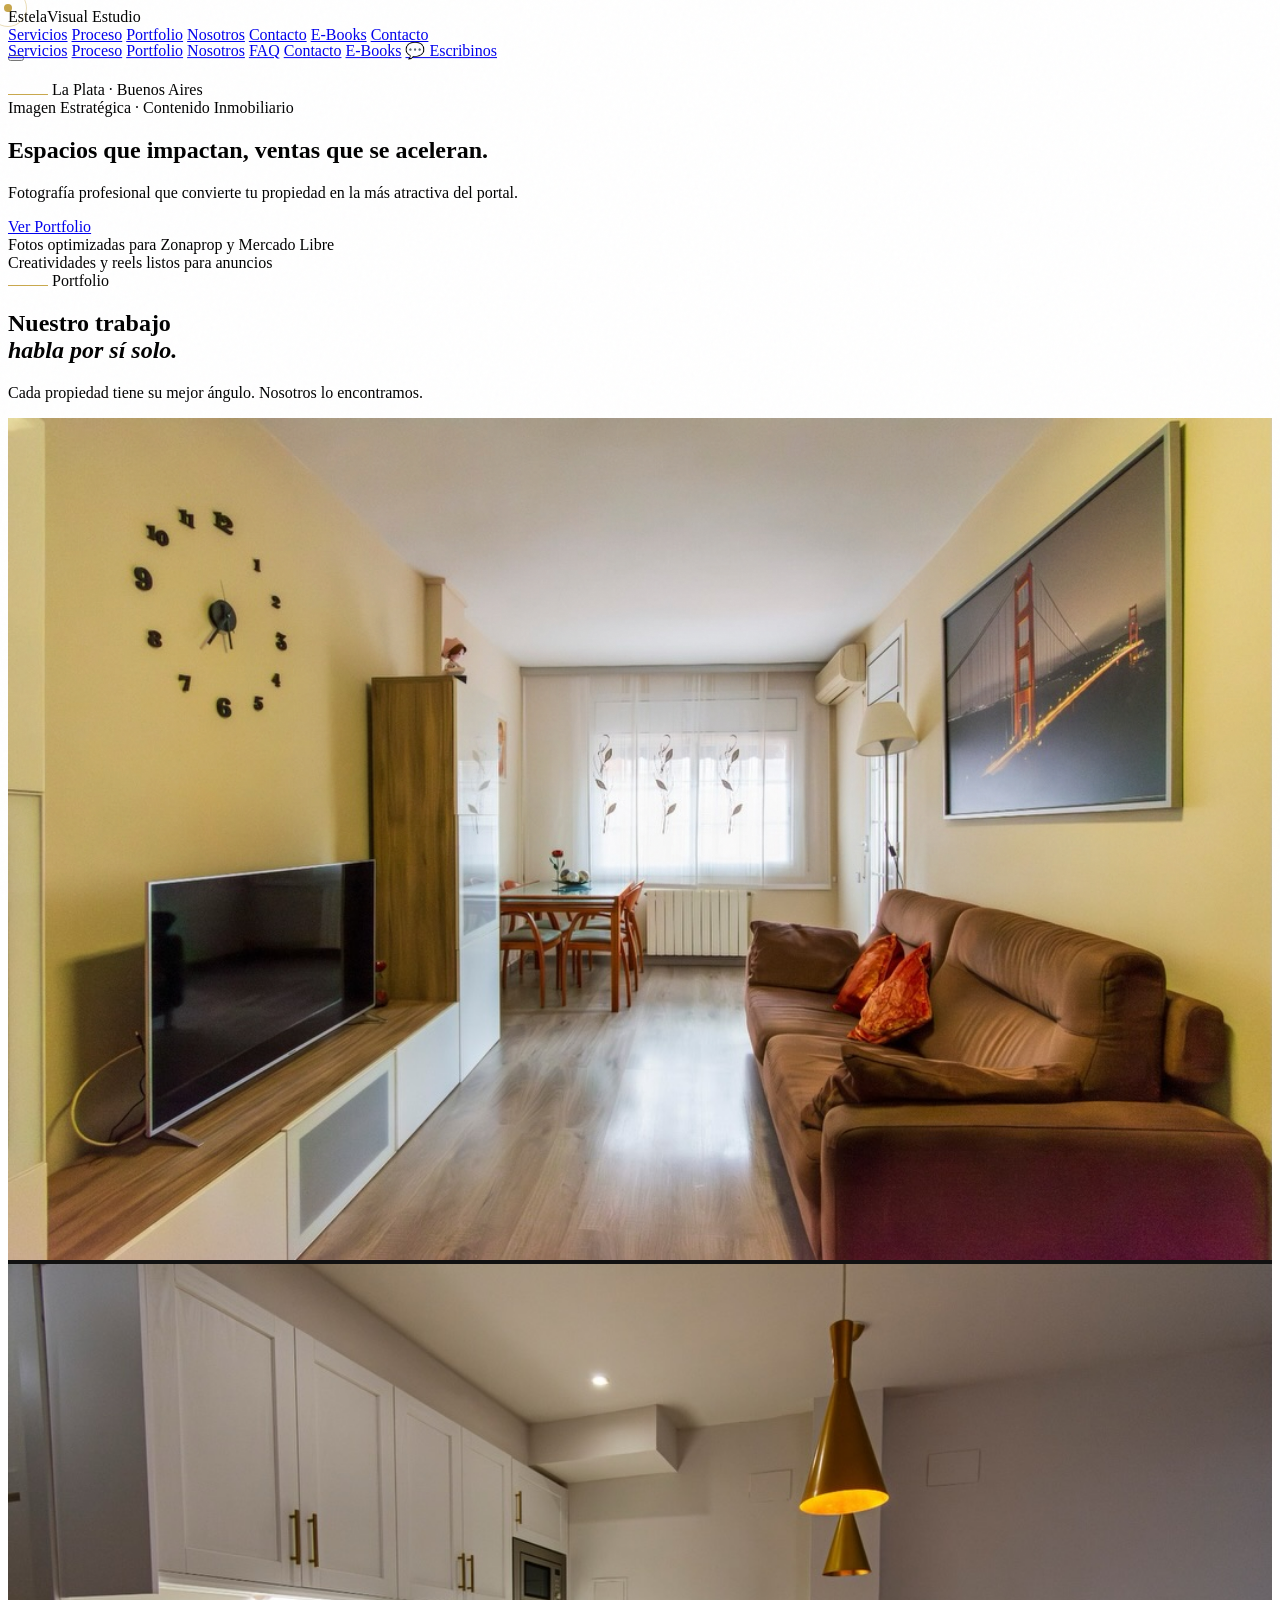
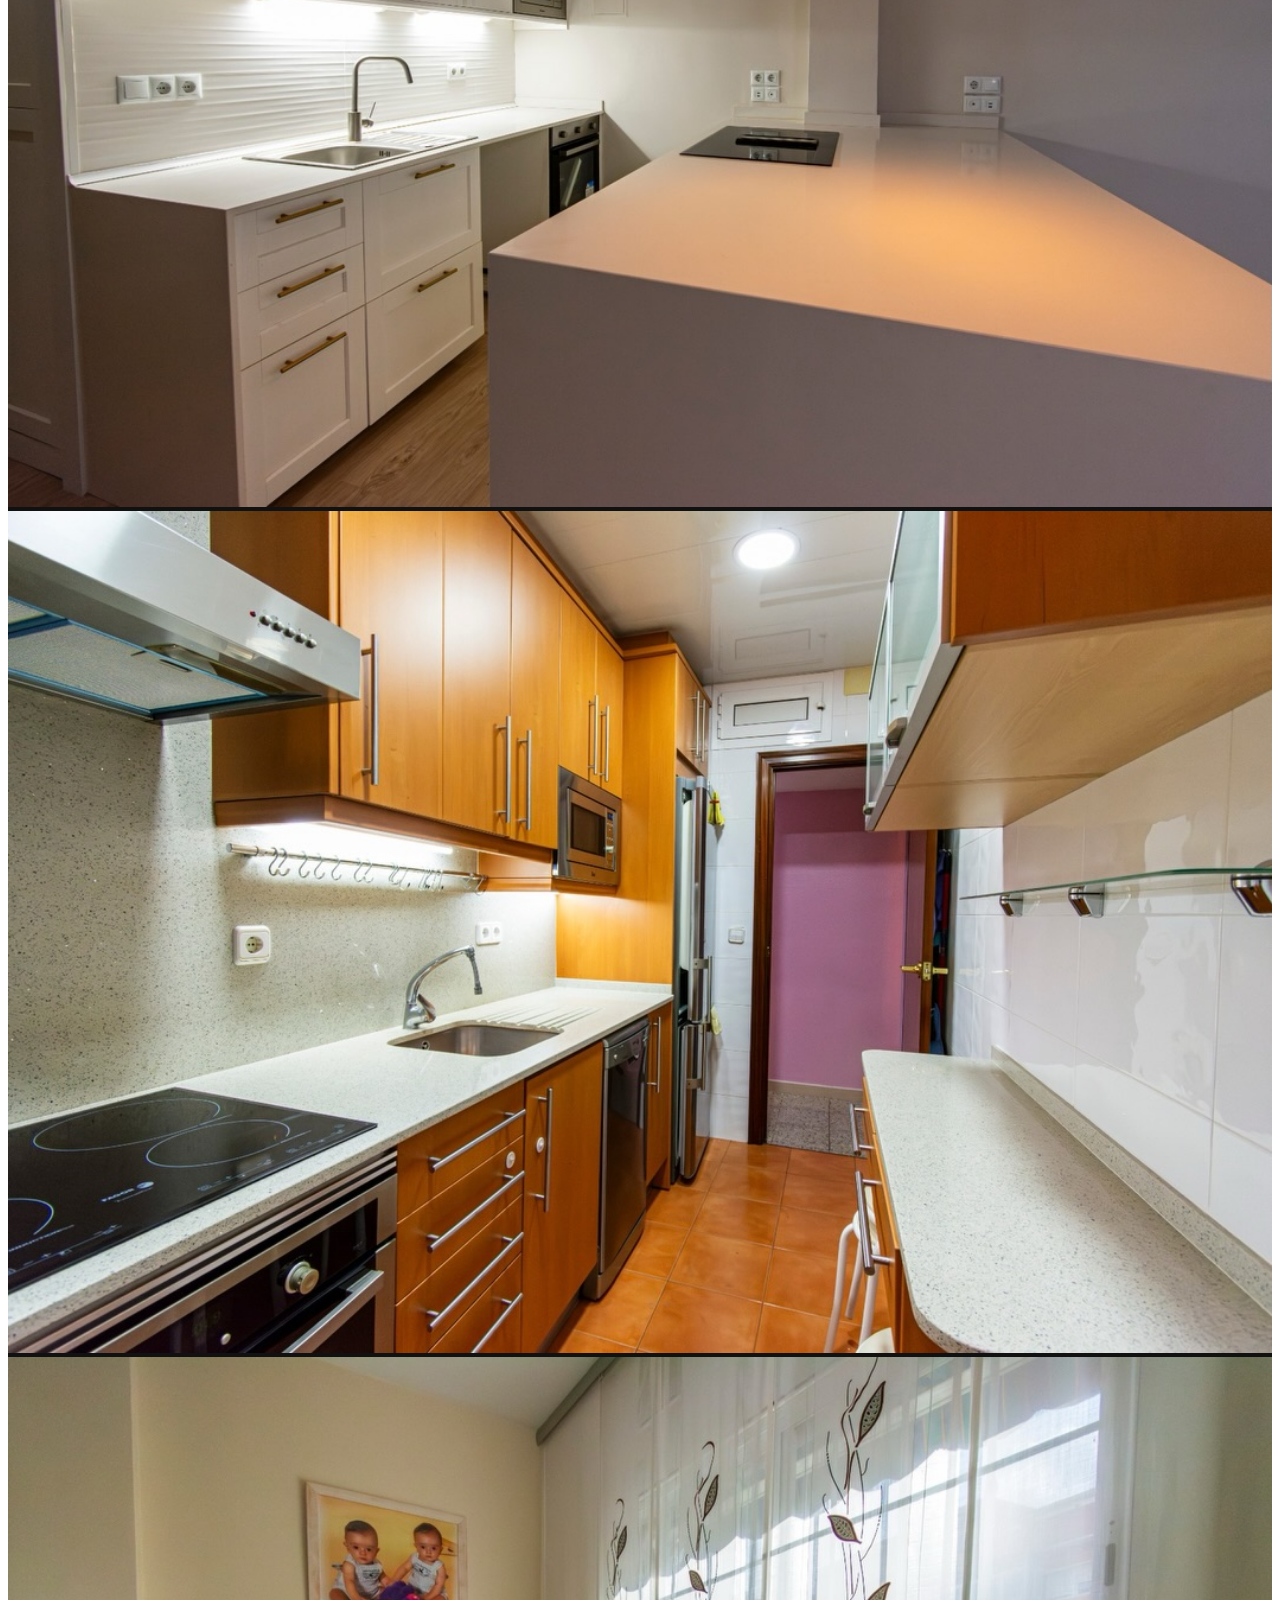
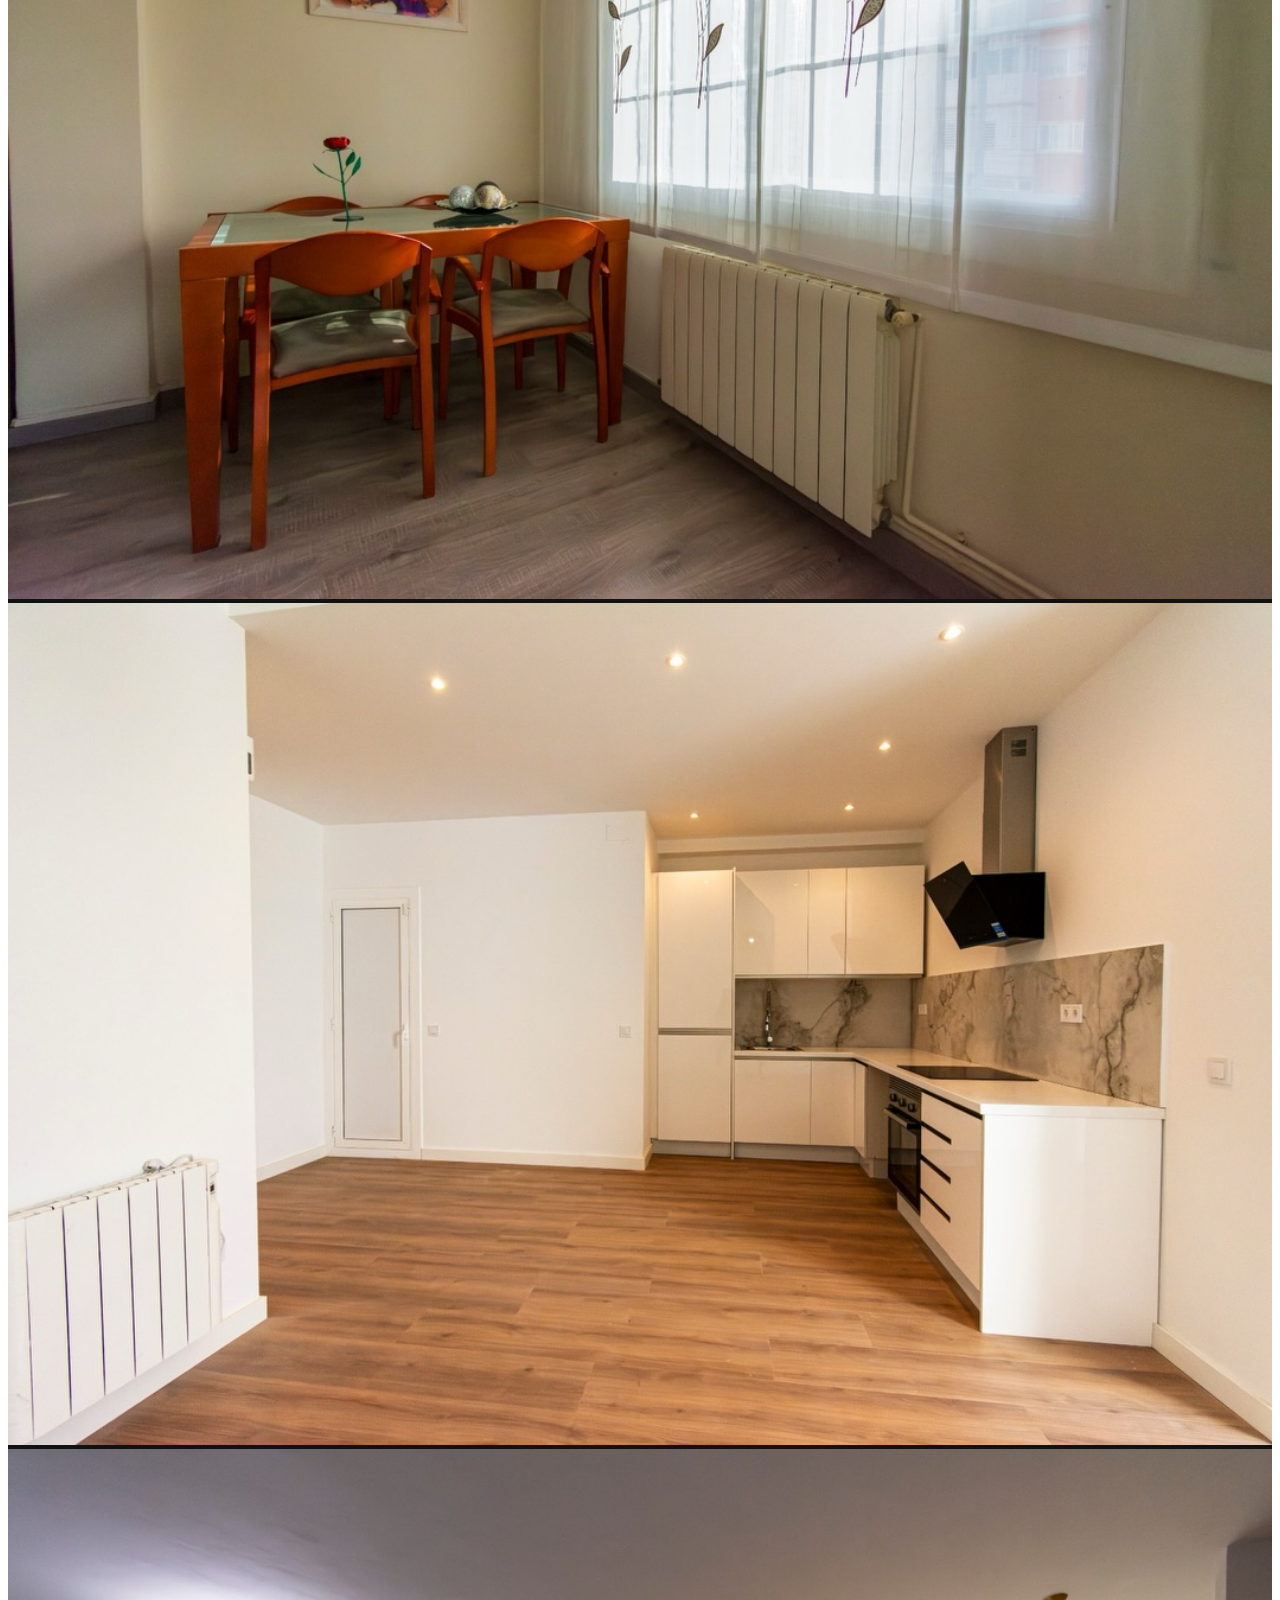
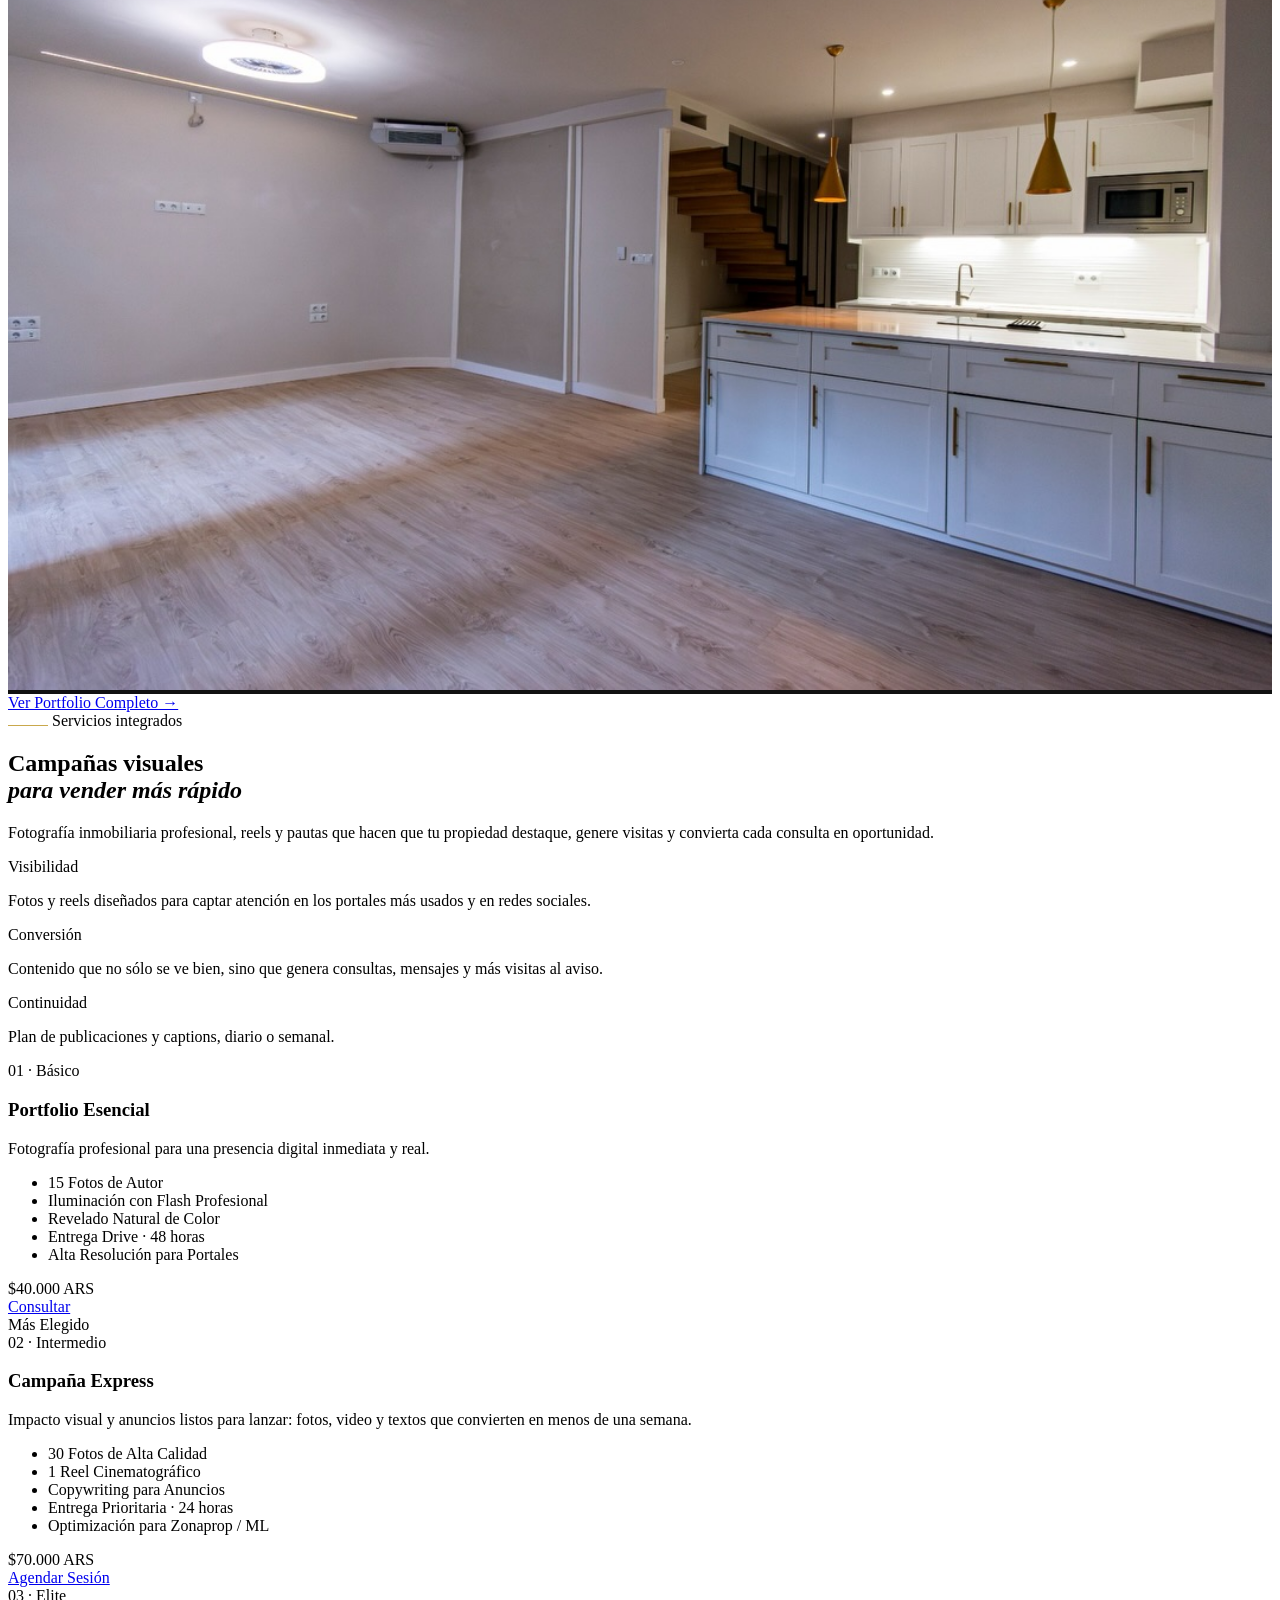
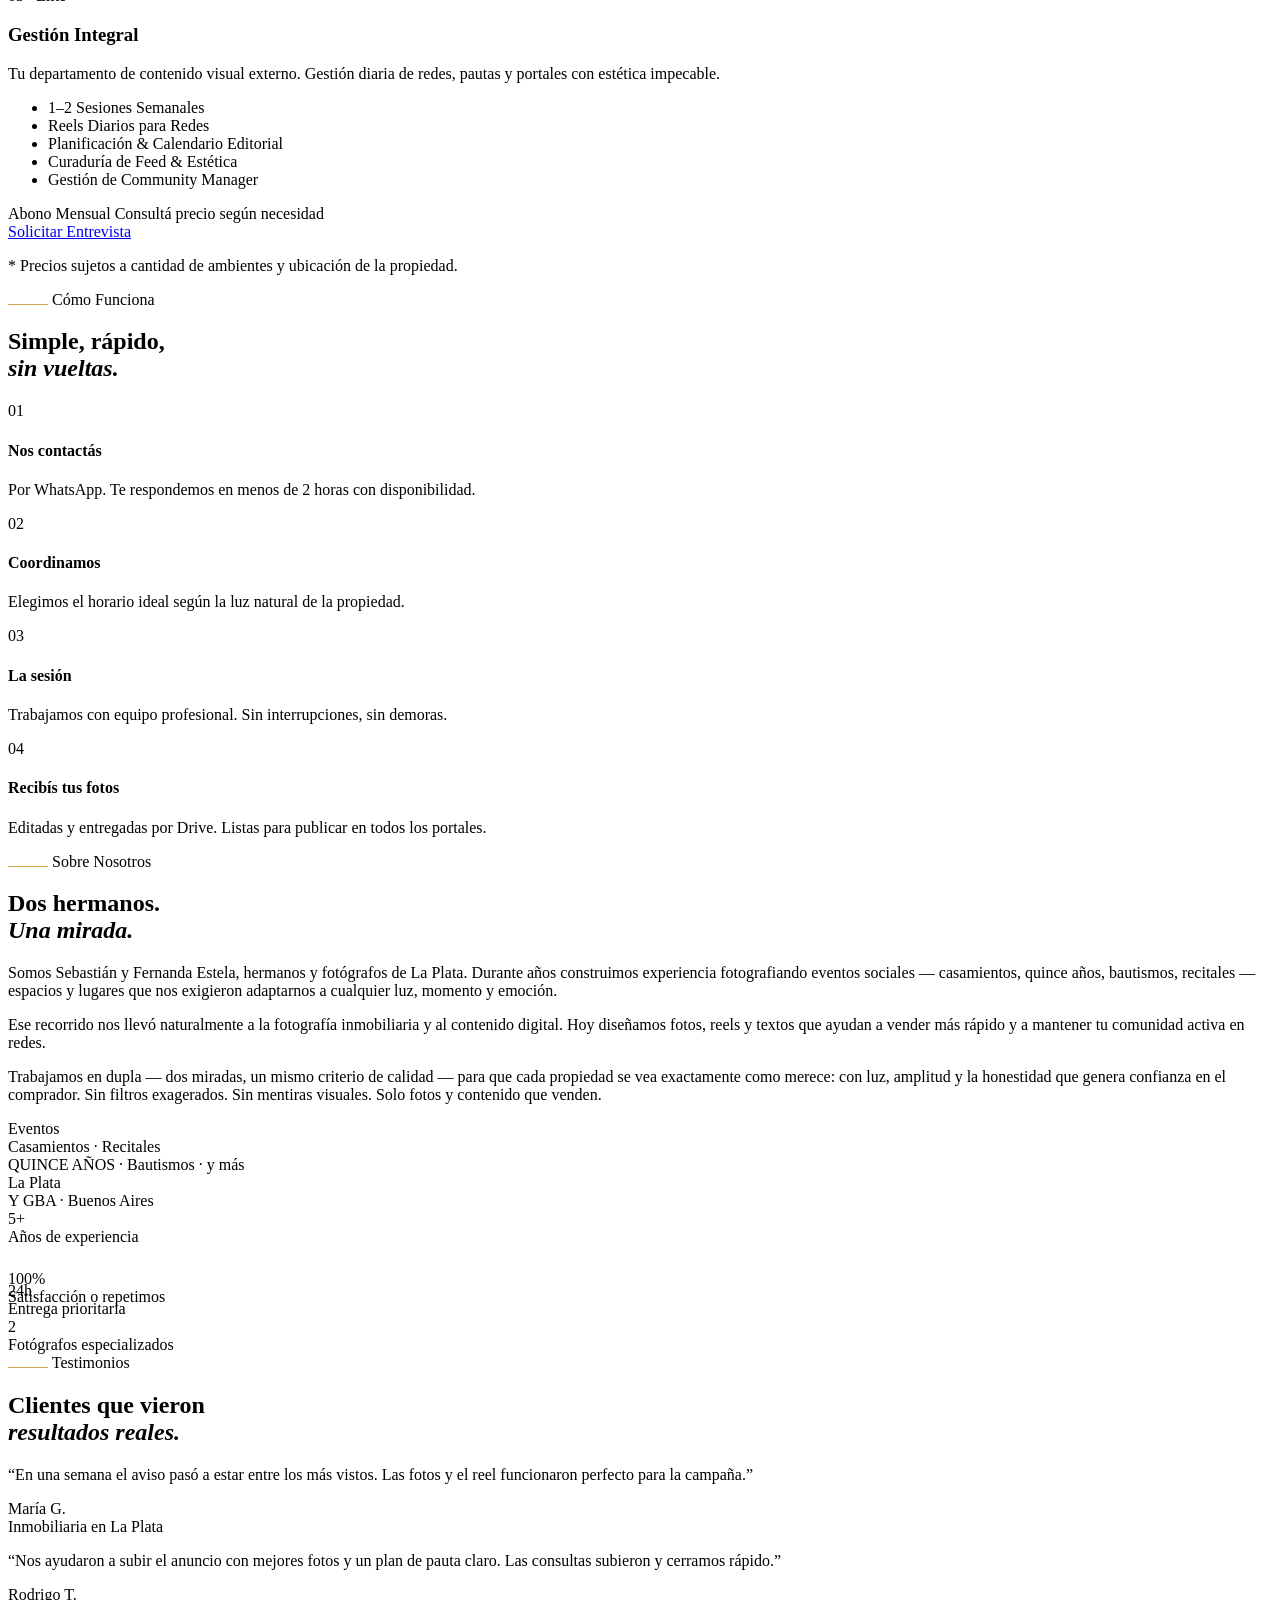
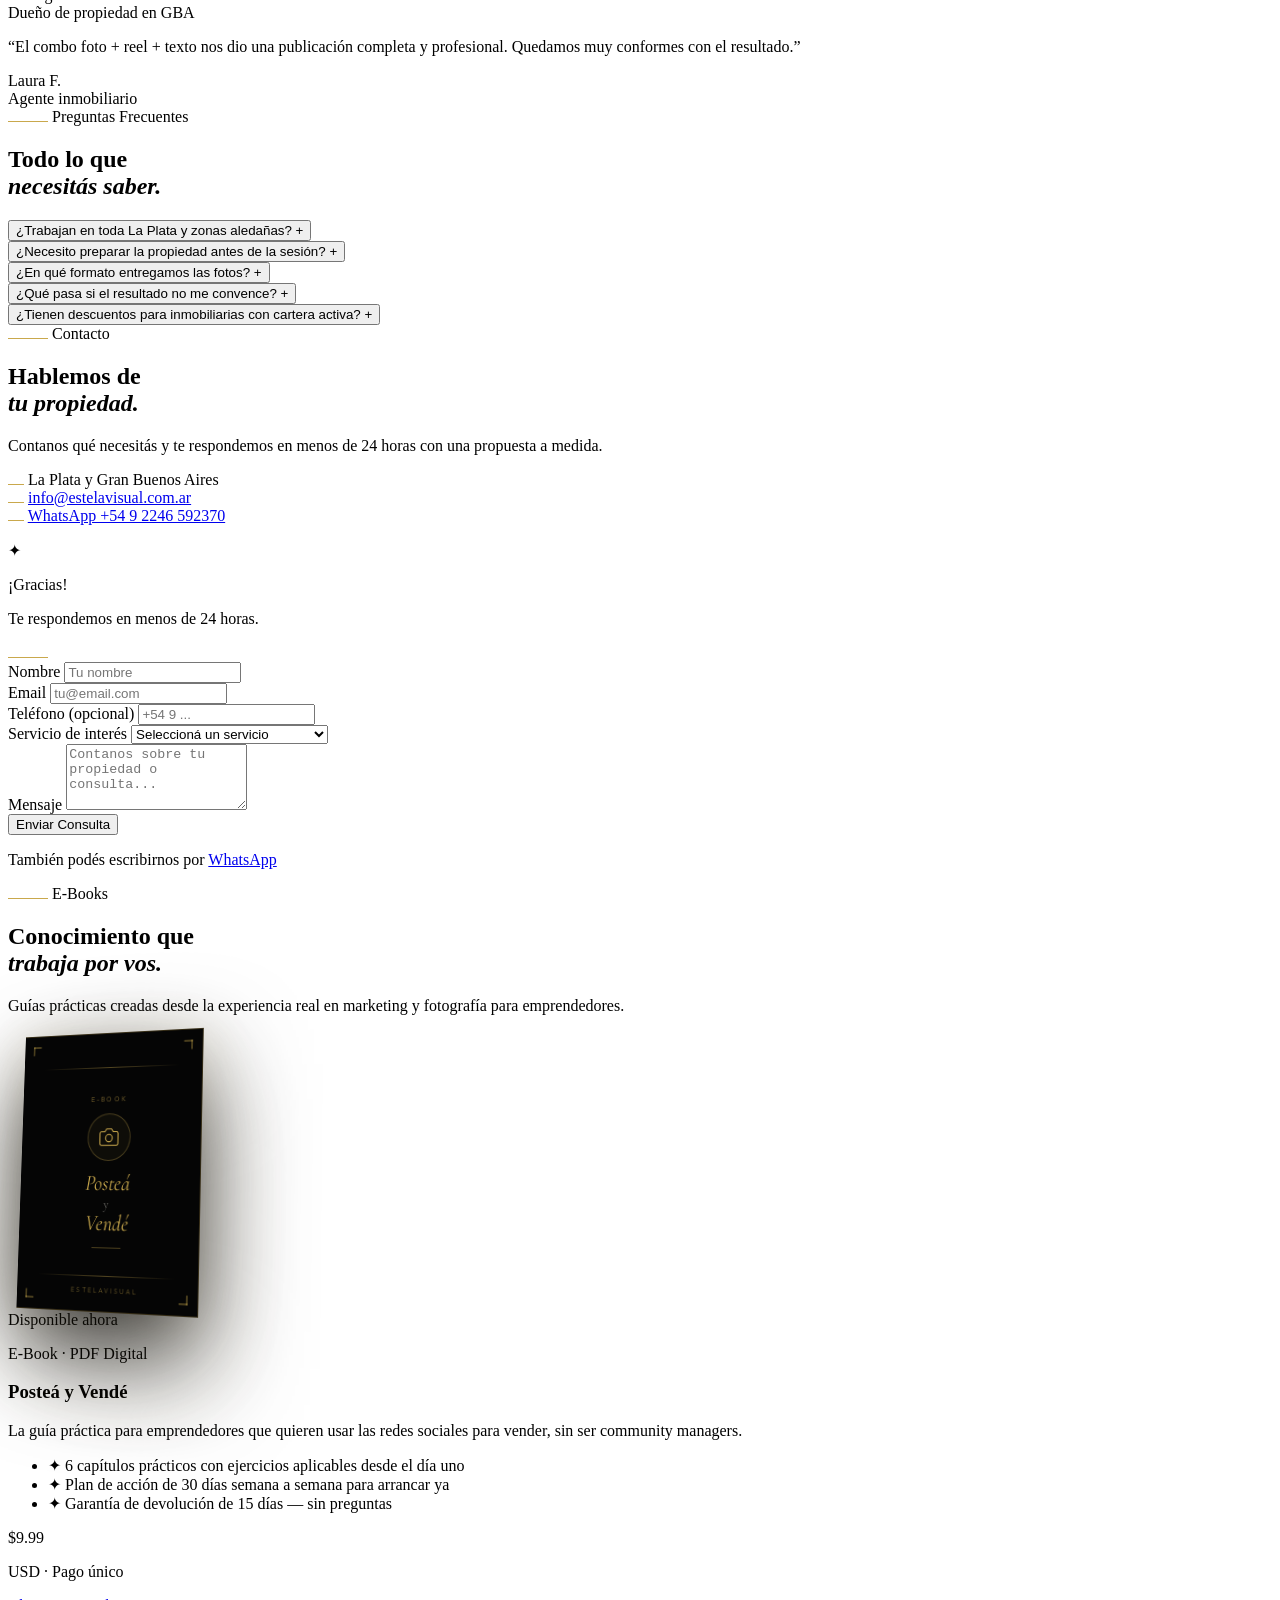
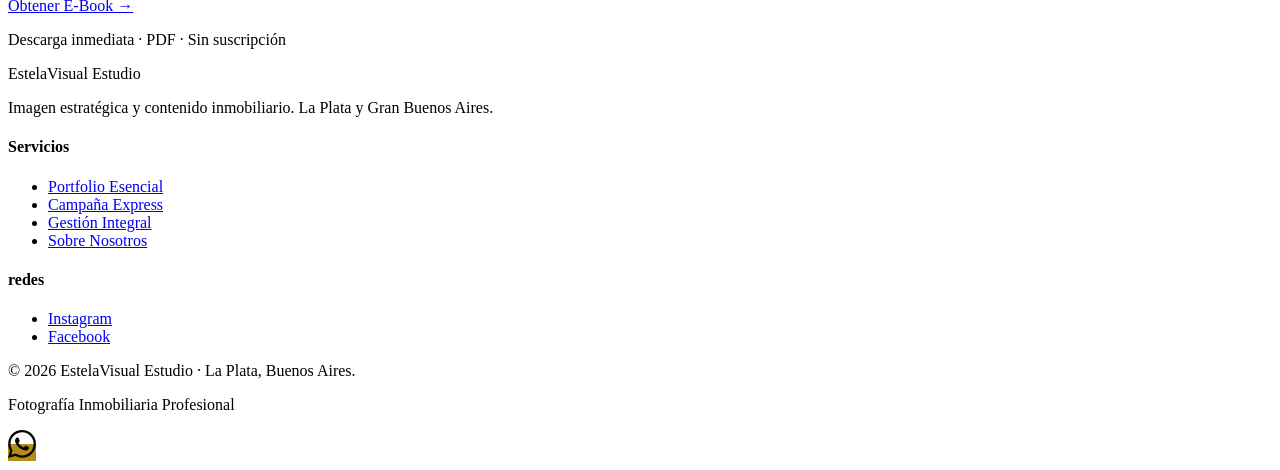
==== commit 16c29090: "Texto: renombrado Recursos → E-Books en nav desktop, mobile y sección" ====
--- a/index.html
+++ b/index.html
@@ -468,7 +468,7 @@
     <a href="#portfolio" class="text-[10px] tracking-[0.25em] uppercase text-white/50 hover:text-gold transition-colors">Portfolio</a>
     <a href="#nosotros"  class="text-[10px] tracking-[0.25em] uppercase text-white/50 hover:text-gold transition-colors">Nosotros</a>
     <a href="#contacto"  class="text-[10px] tracking-[0.25em] uppercase text-white/50 hover:text-gold transition-colors">Contacto</a>
-    <a href="#recursos"  class="text-[10px] tracking-[0.25em] uppercase text-white/50 hover:text-gold transition-colors">Recursos</a>
+    <a href="#recursos"  class="text-[10px] tracking-[0.25em] uppercase text-white/50 hover:text-gold transition-colors">E-Books</a>
     <a href="https://wa.me/5492246592370?text=Hola%20EstelaVisual%2C%20me%20interesa%20una%20sesi%C3%B3n%20fotogr%C3%A1fica" target="_blank"
        class="border border-gold/50 text-gold text-[9px] tracking-[0.3em] uppercase px-6 py-2.5 hover:bg-gold hover:text-dark transition-all">
       Contacto
@@ -490,7 +490,7 @@
   <a href="#nosotros"  class="text-2xl font-serif text-cream/80 hover:text-gold transition-colors mobile-link">Nosotros</a>
   <a href="#faq"       class="text-2xl font-serif text-cream/80 hover:text-gold transition-colors mobile-link">FAQ</a>
   <a href="#contacto"  class="text-2xl font-serif text-cream/80 hover:text-gold transition-colors mobile-link">Contacto</a>
-  <a href="#recursos"  class="text-2xl font-serif text-cream/80 hover:text-gold transition-colors mobile-link">Recursos</a>
+  <a href="#recursos"  class="text-2xl font-serif text-cream/80 hover:text-gold transition-colors mobile-link">E-Books</a>
   <a href="https://wa.me/5492246592370" target="_blank"
      class="mt-4 bg-gold text-dark text-sm tracking-[0.2em] uppercase py-4 text-center font-semibold mobile-link">
     💬 Escribinos
@@ -1049,7 +1049,7 @@
       <div>
         <div class="flex items-center gap-4 mb-4">
           <span class="gold-line"></span>
-          <span class="text-[9px] tracking-[0.4em] uppercase text-gold">Recursos</span>
+          <span class="text-[9px] tracking-[0.4em] uppercase text-gold">E-Books</span>
         </div>
         <h2 class="font-serif text-4xl md:text-6xl">Conocimiento que<br/><em class="font-light text-white/50">trabaja por vos.</em></h2>
       </div>
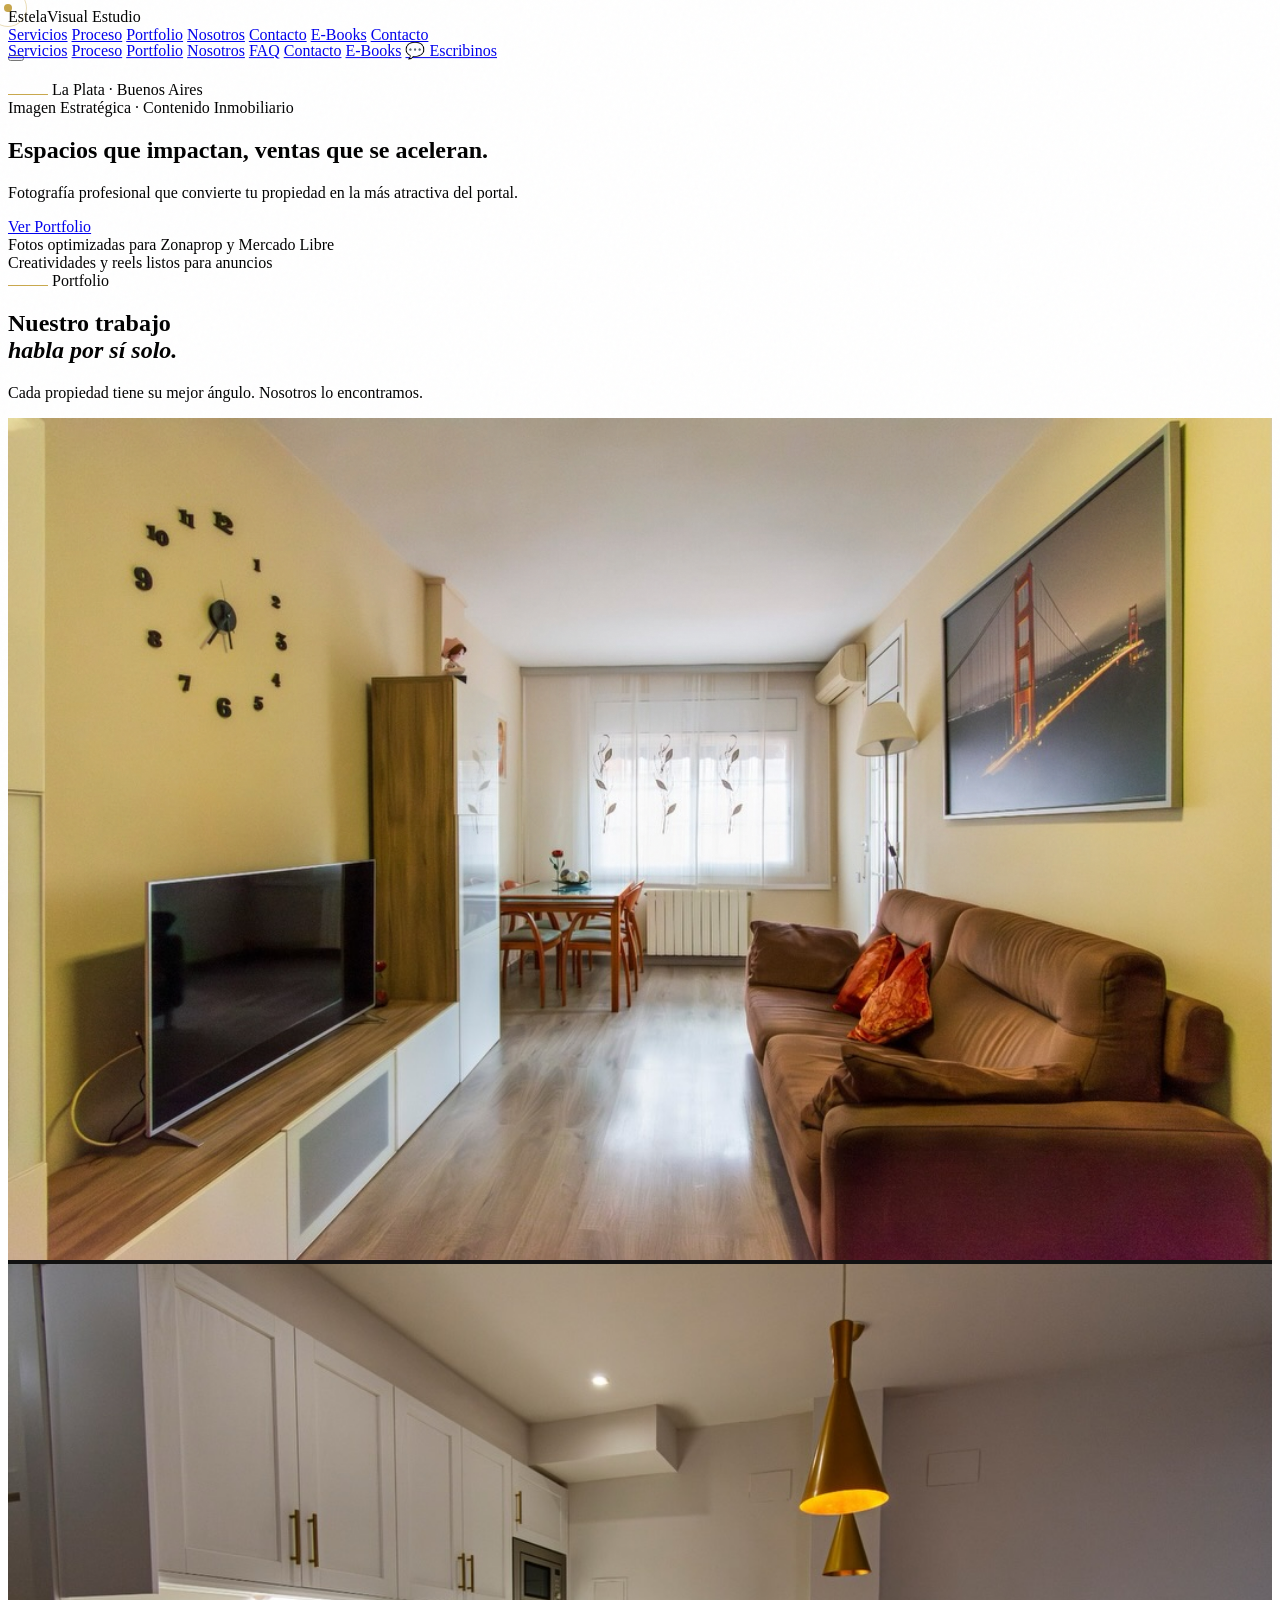
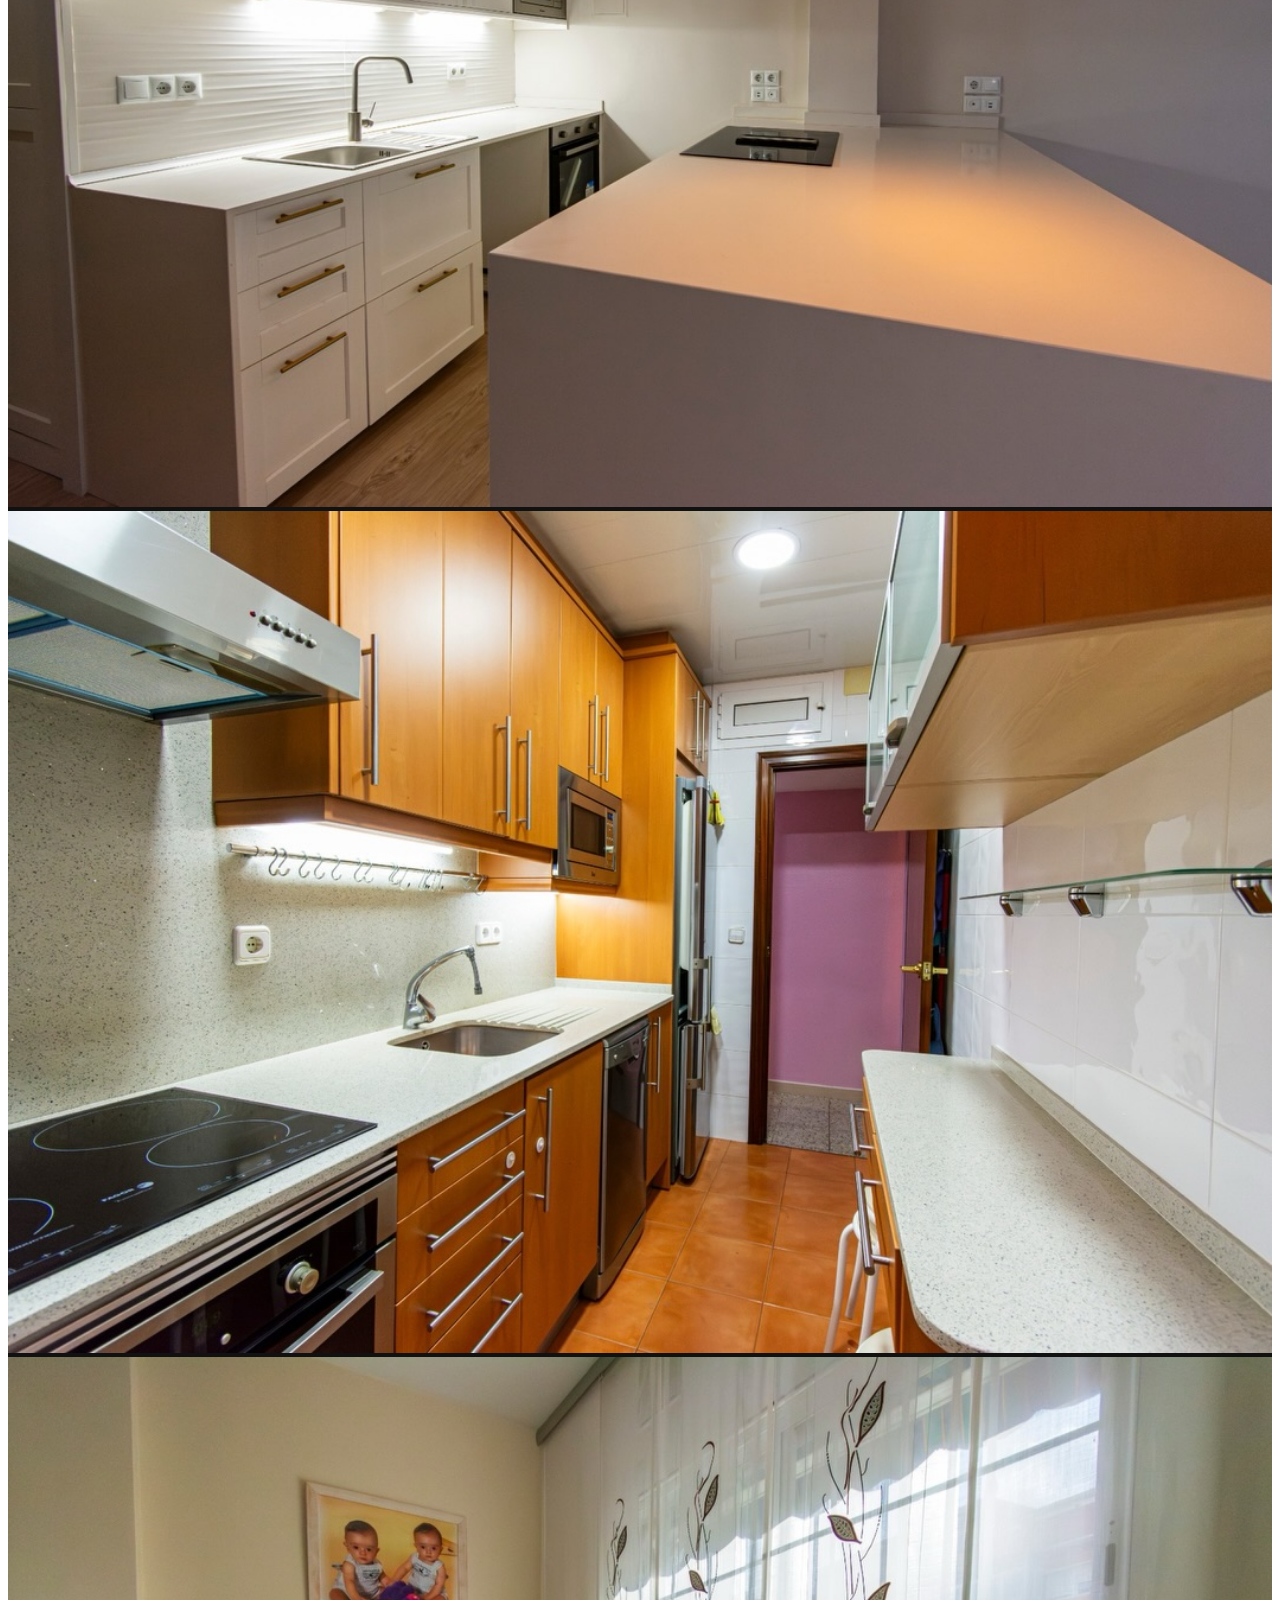
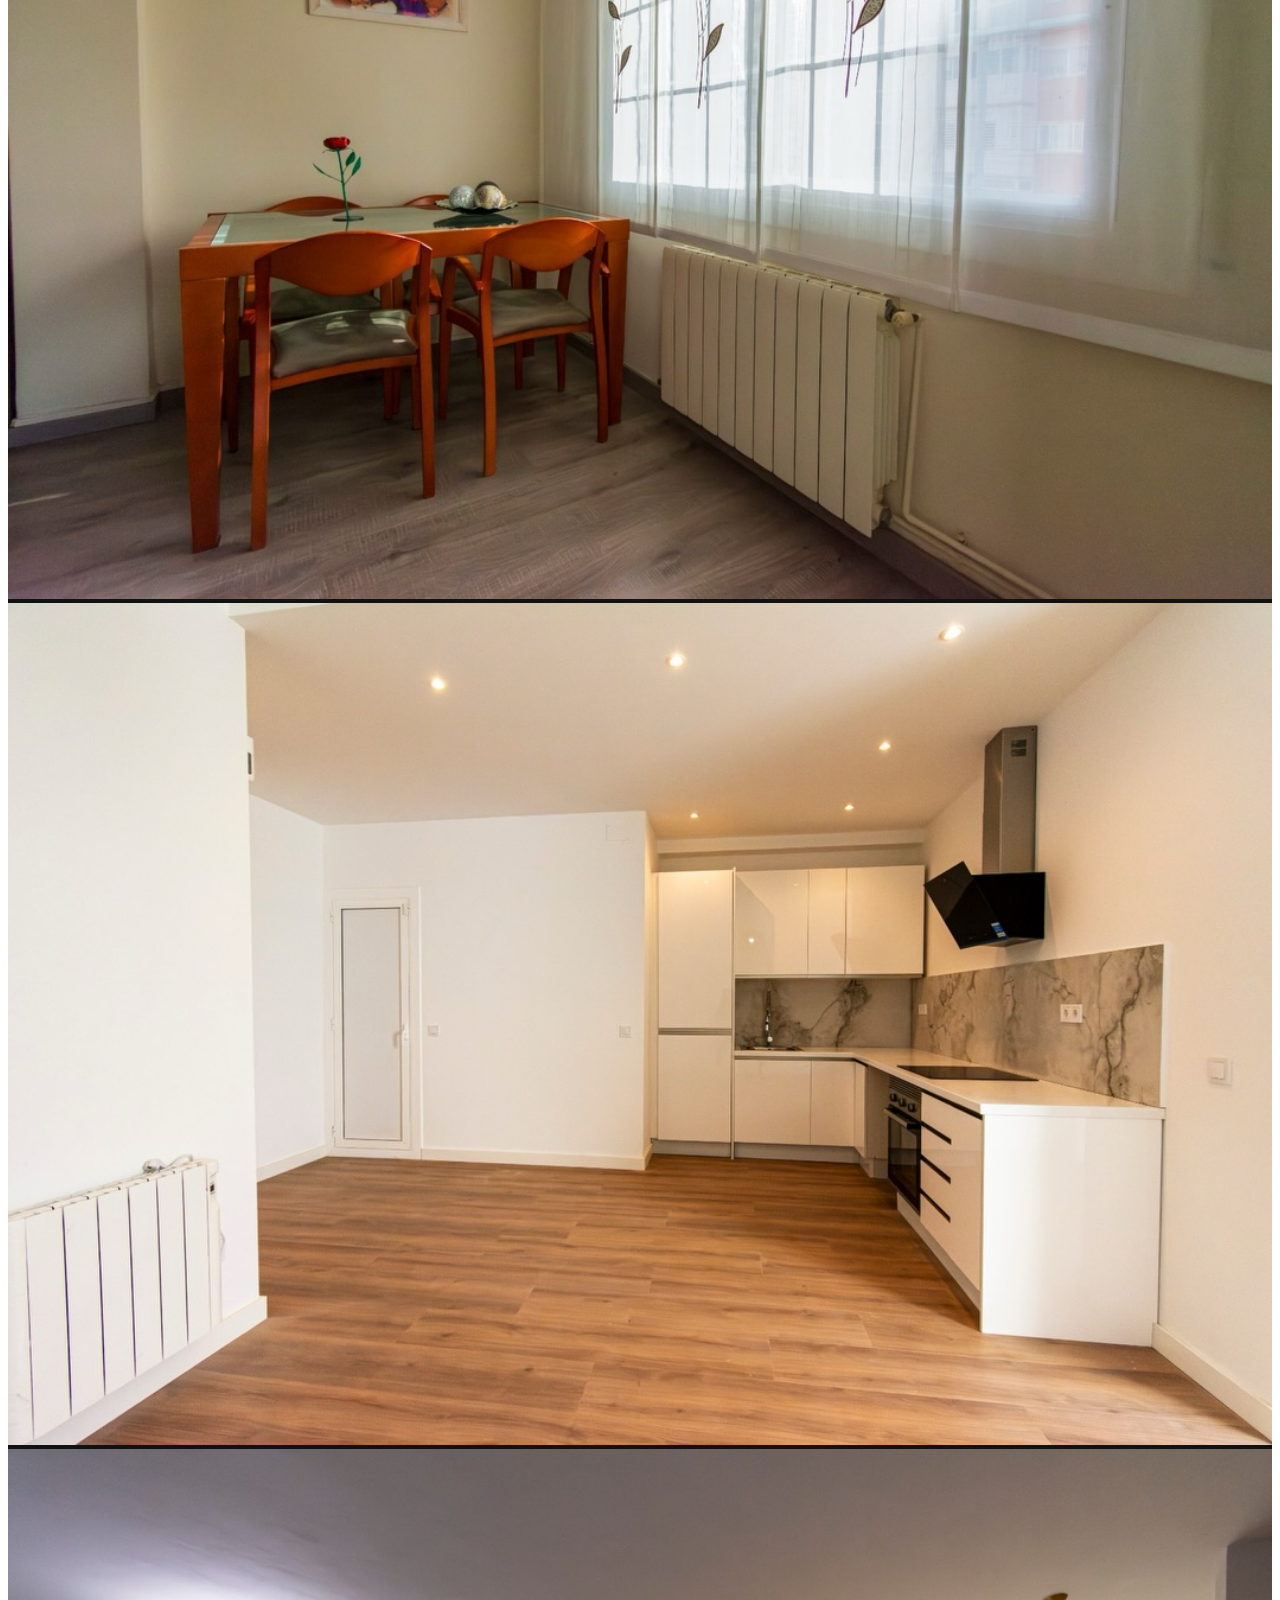
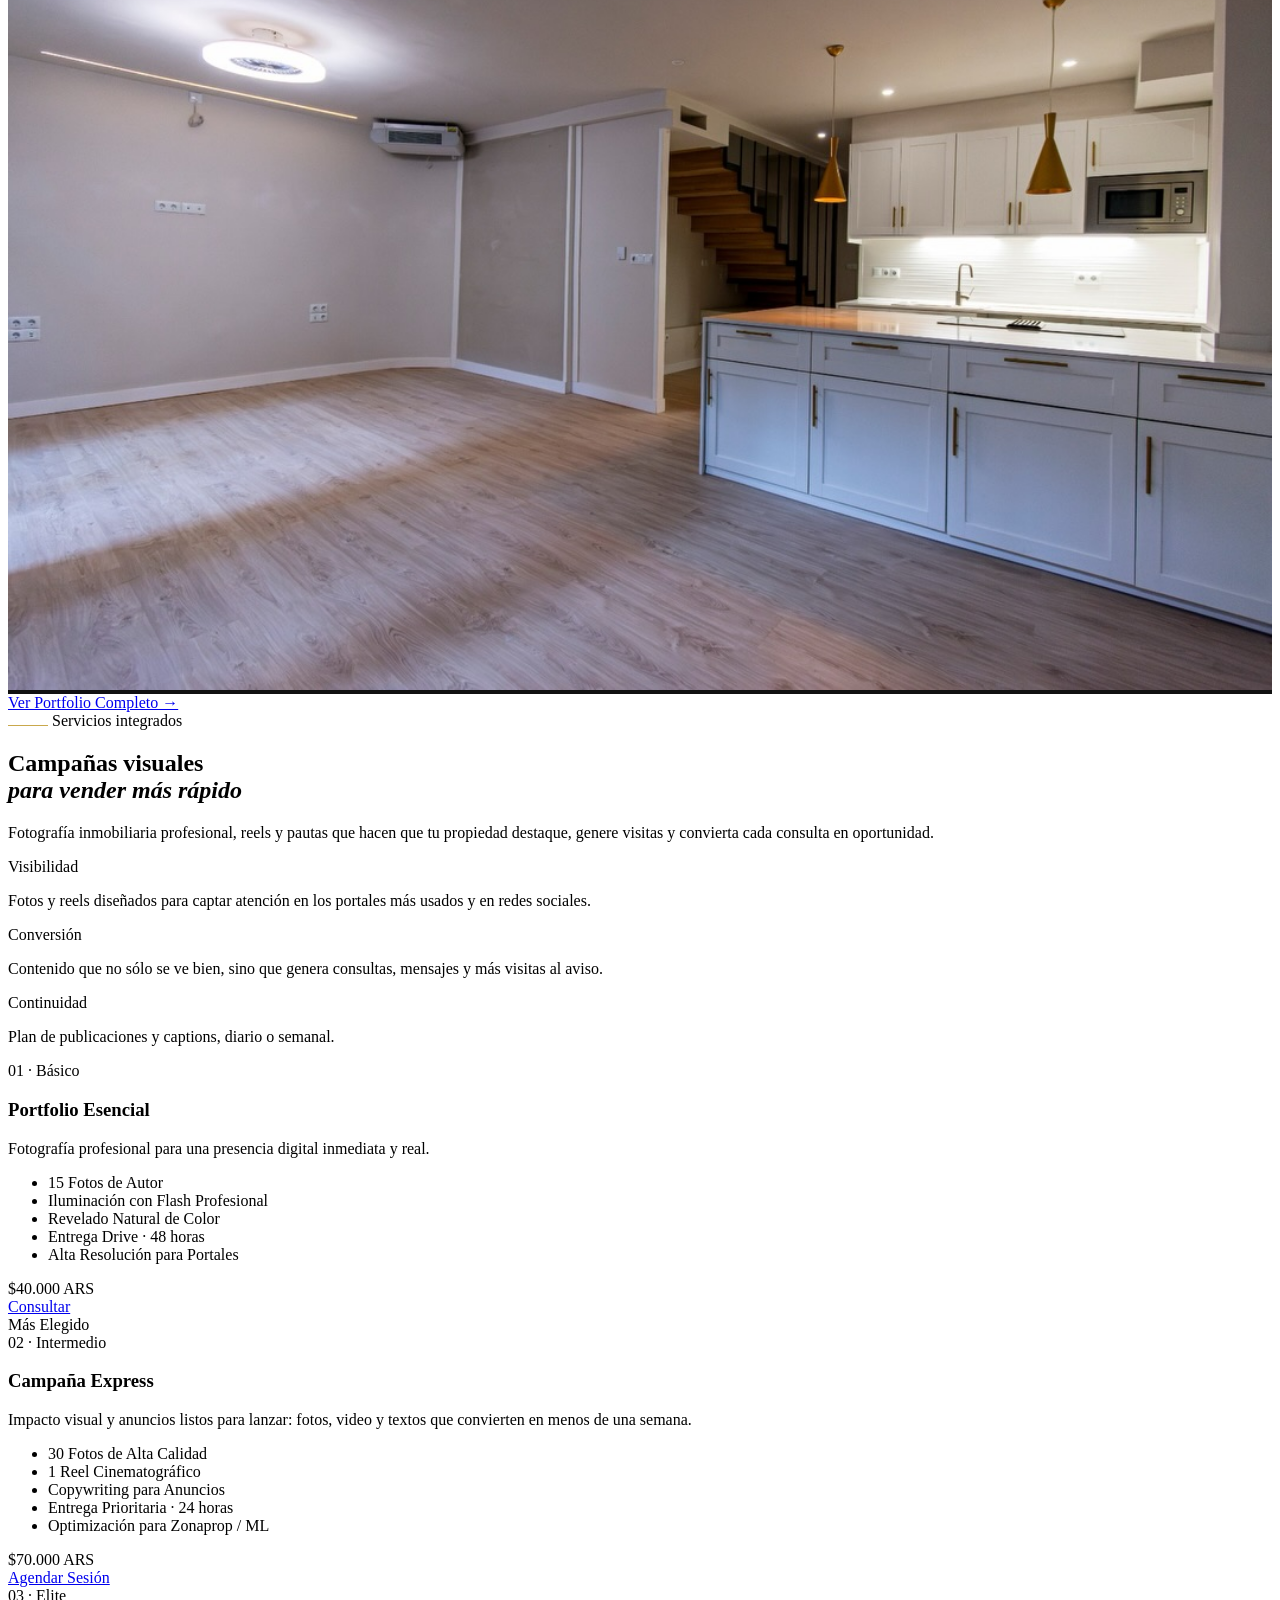
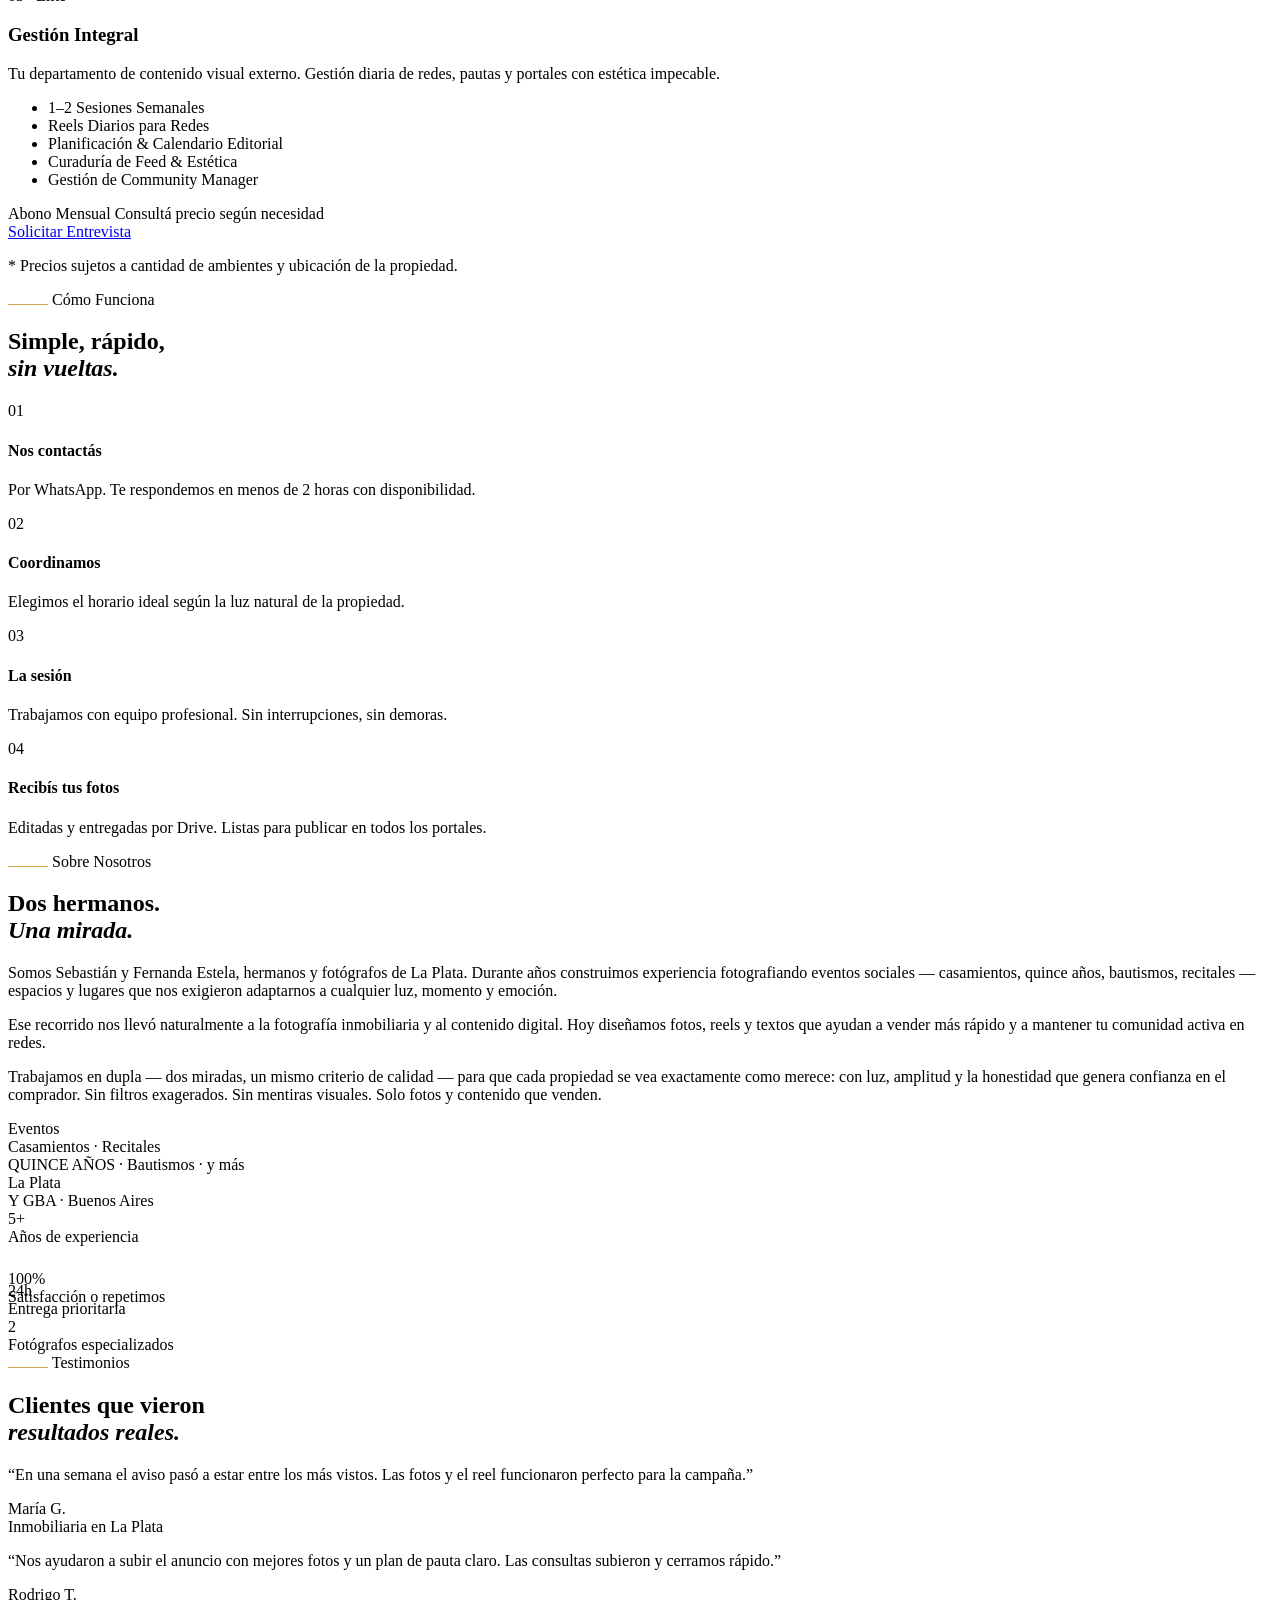
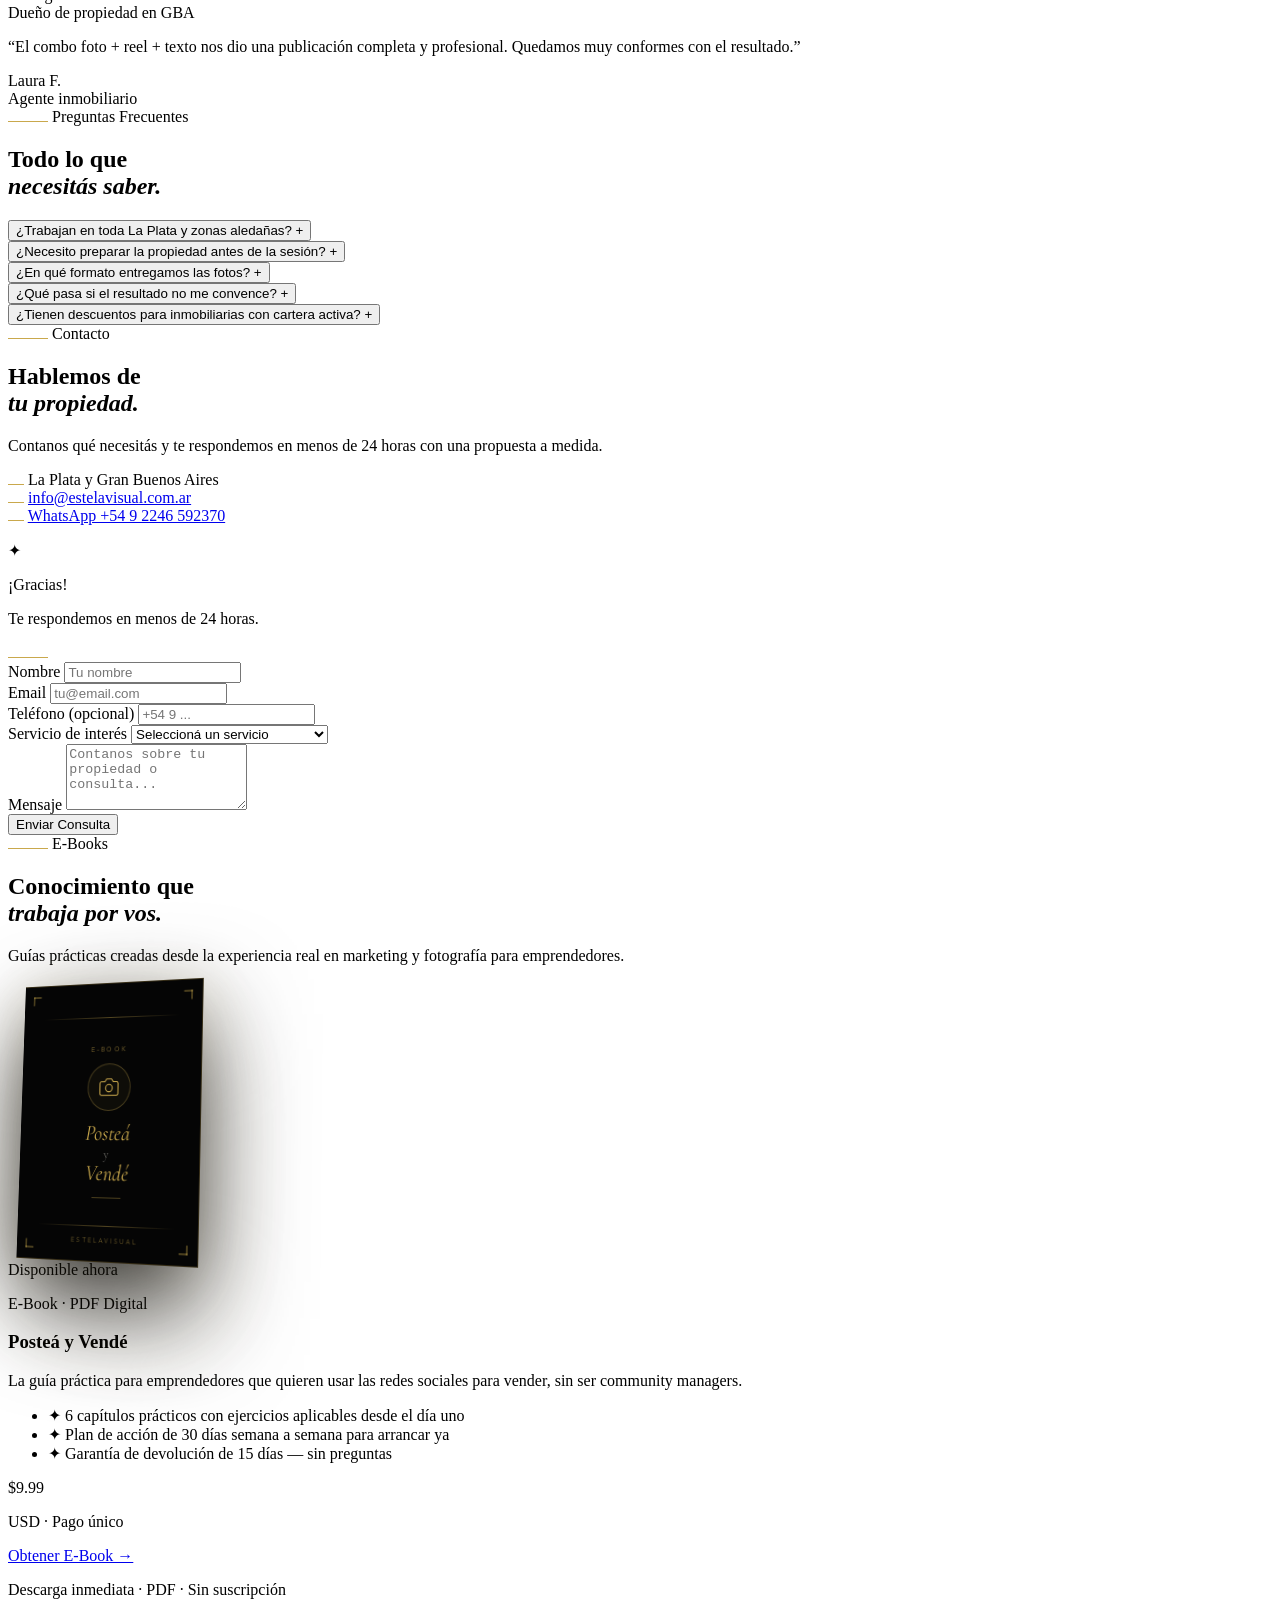
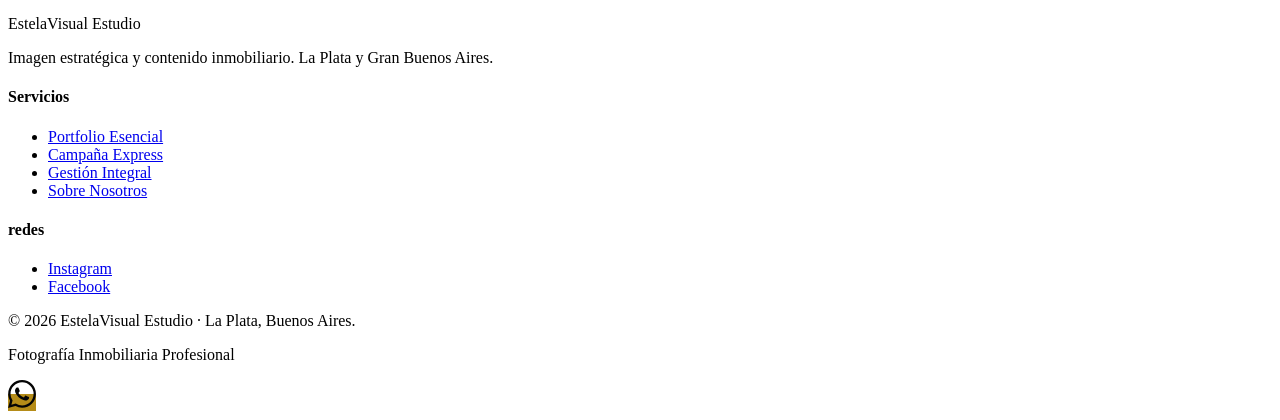
==== commit c15d22ac: "Fix: eliminado párrafo WhatsApp debajo del botón de contacto" ====
--- a/index.html
+++ b/index.html
@@ -1029,9 +1029,6 @@
             Enviar Consulta
           </button>
 
-          <p class="text-[9px] tracking-[0.1em] text-white/20 text-center">
-            También podés escribirnos por <a href="https://wa.me/5492246592370" target="_blank" class="text-gold/50 hover:text-gold transition-colors">WhatsApp</a>
-          </p>
 
         </form>
       </div>
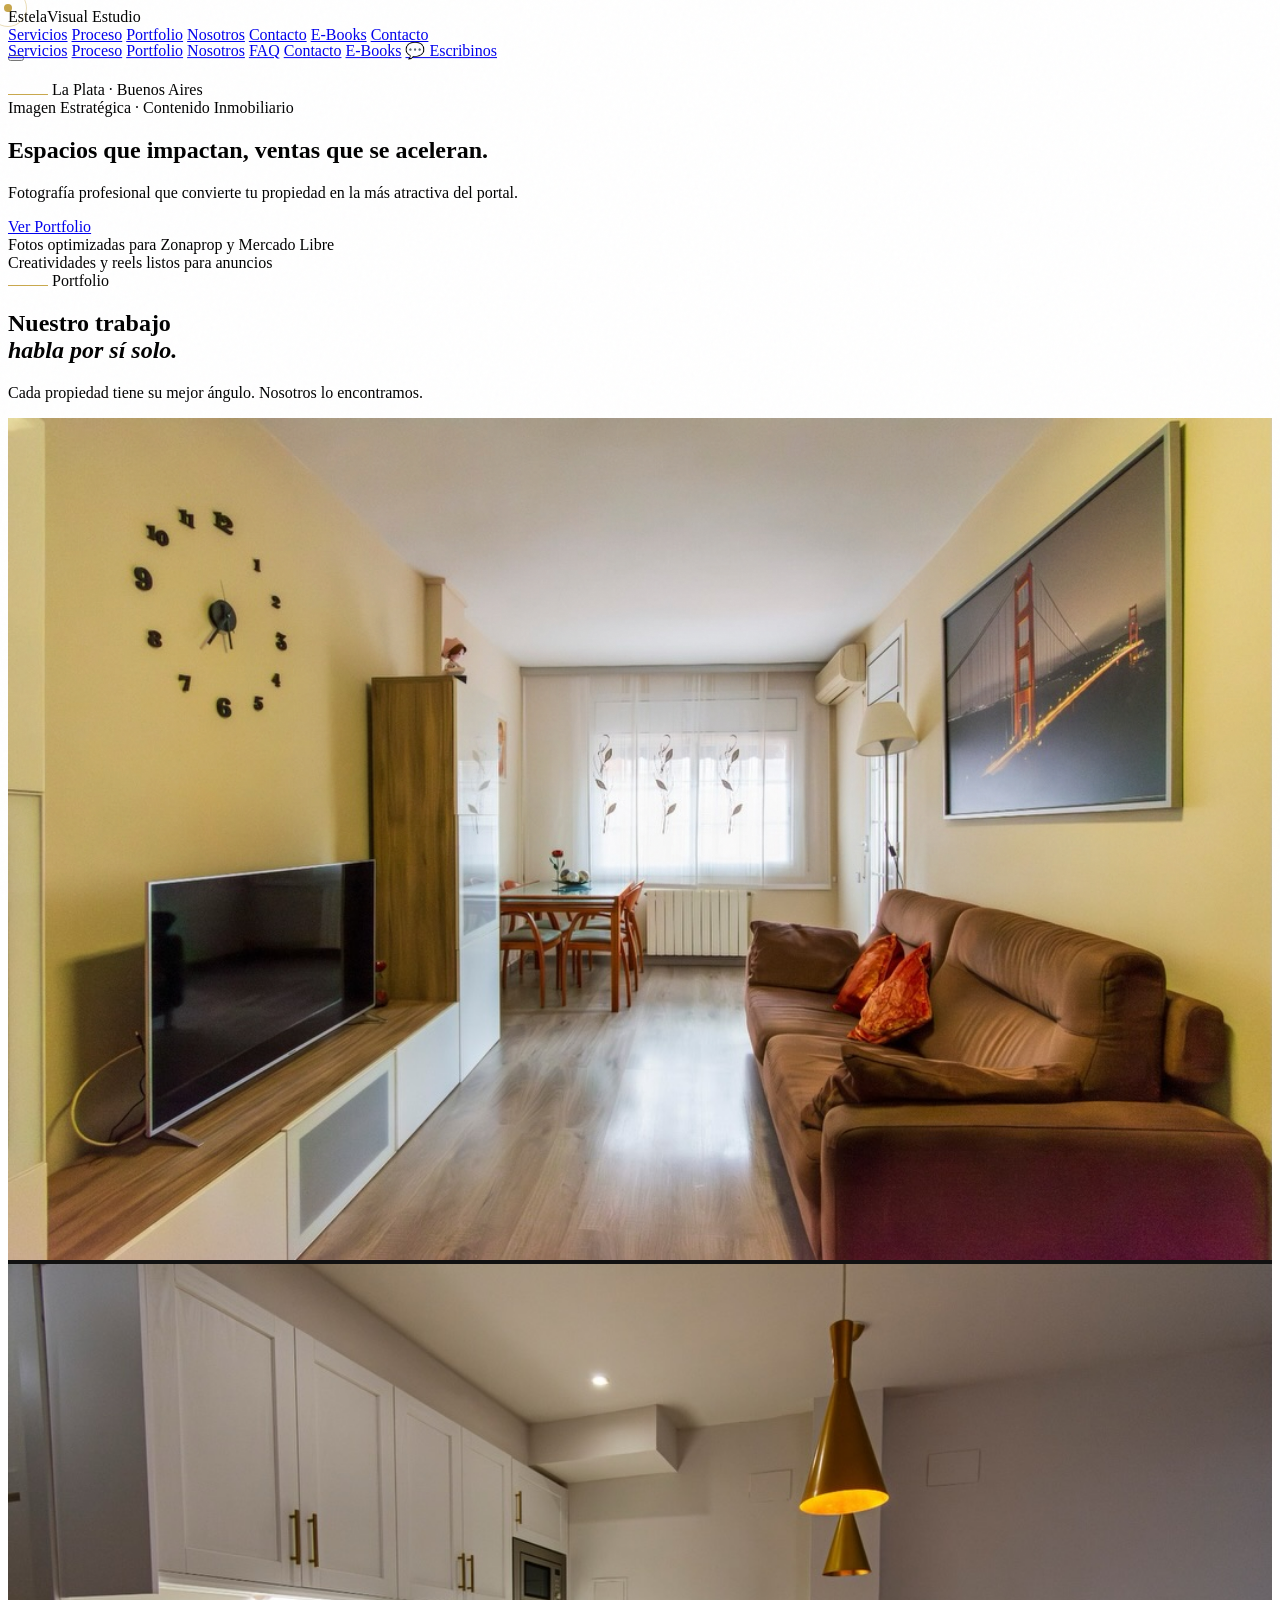
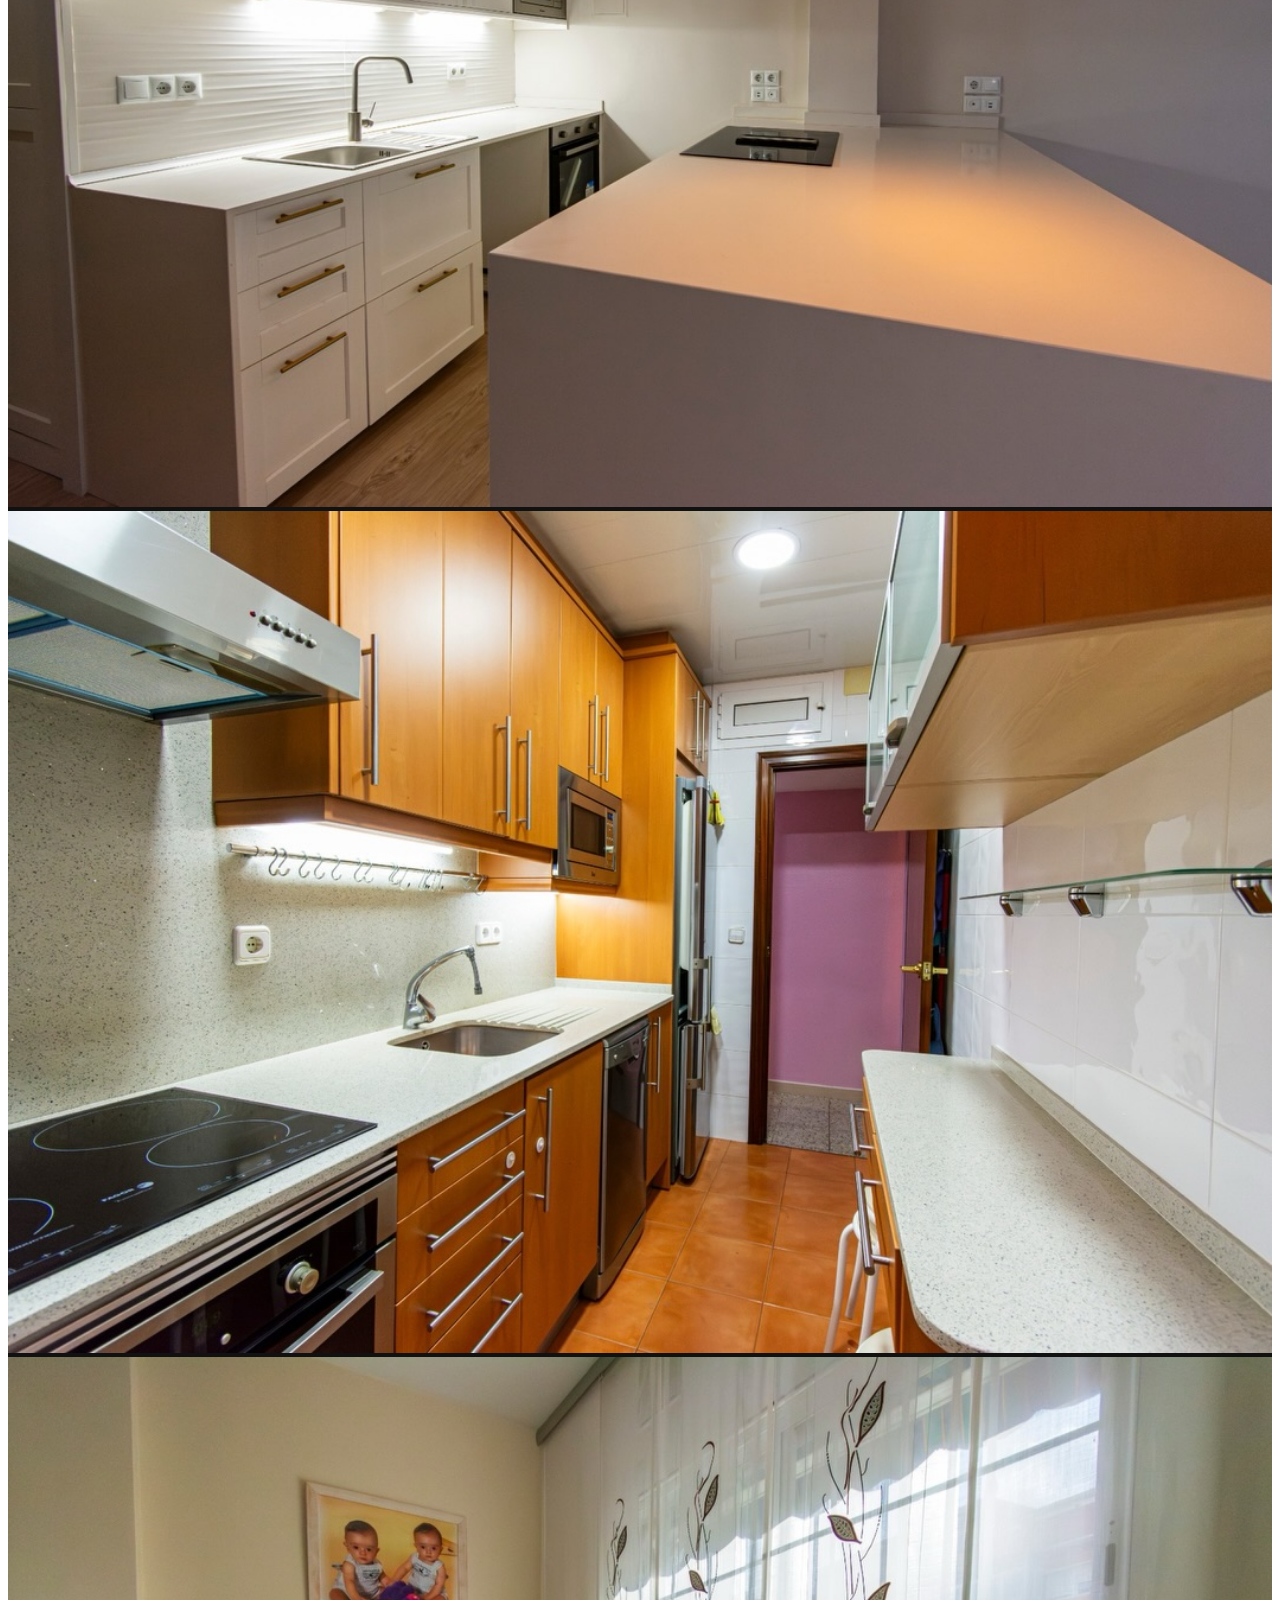
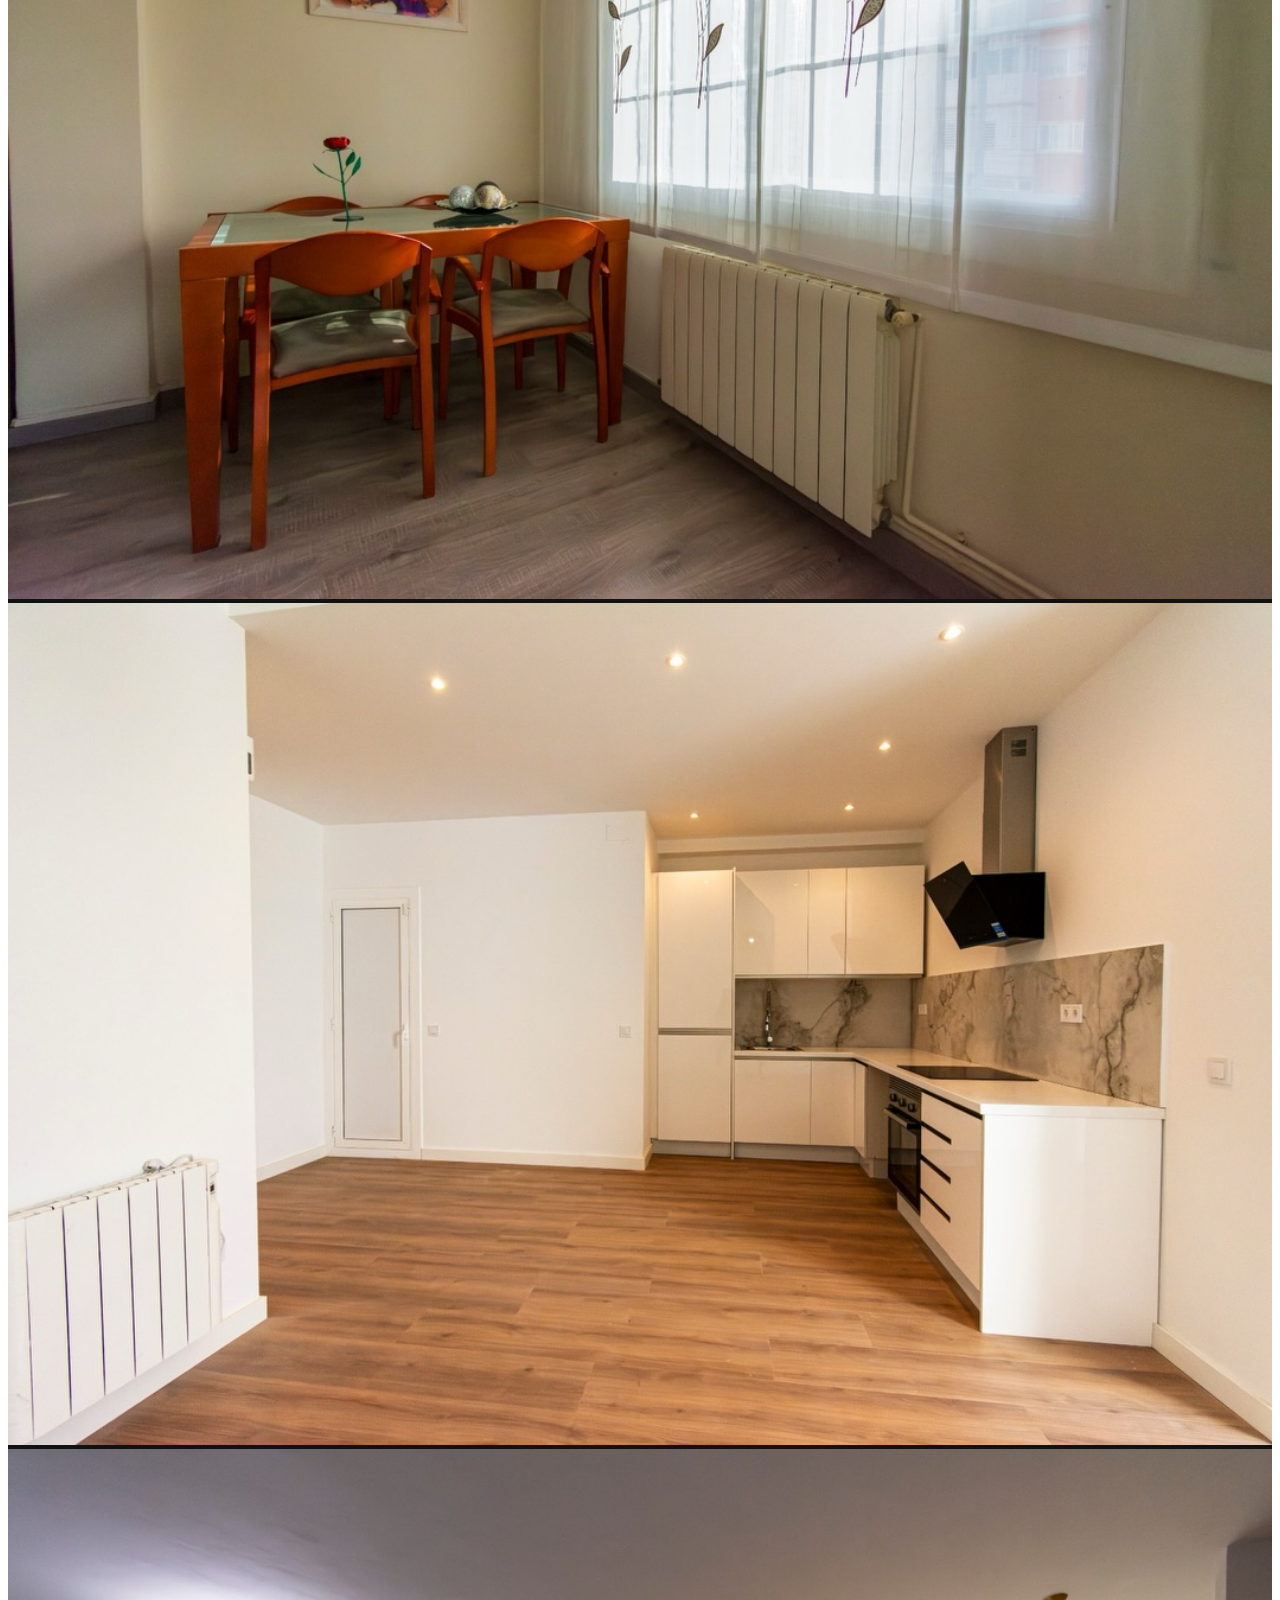
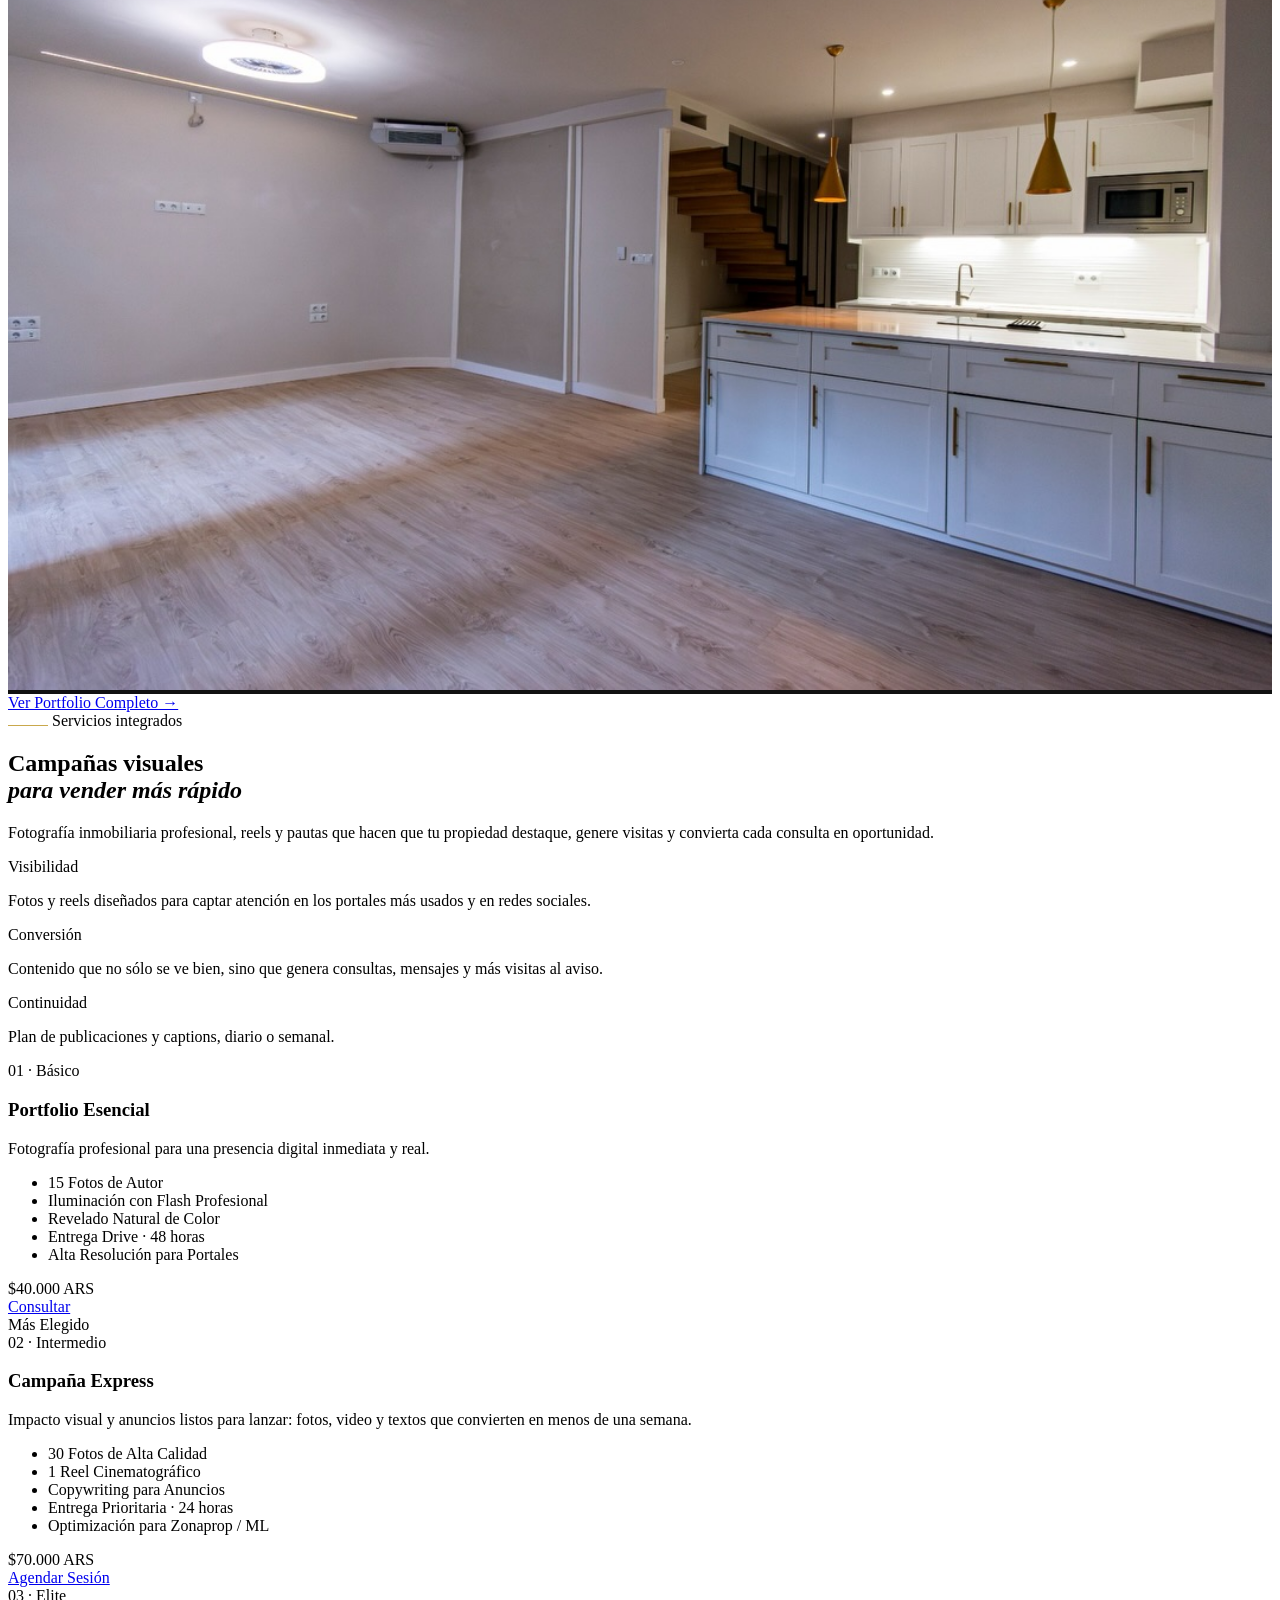
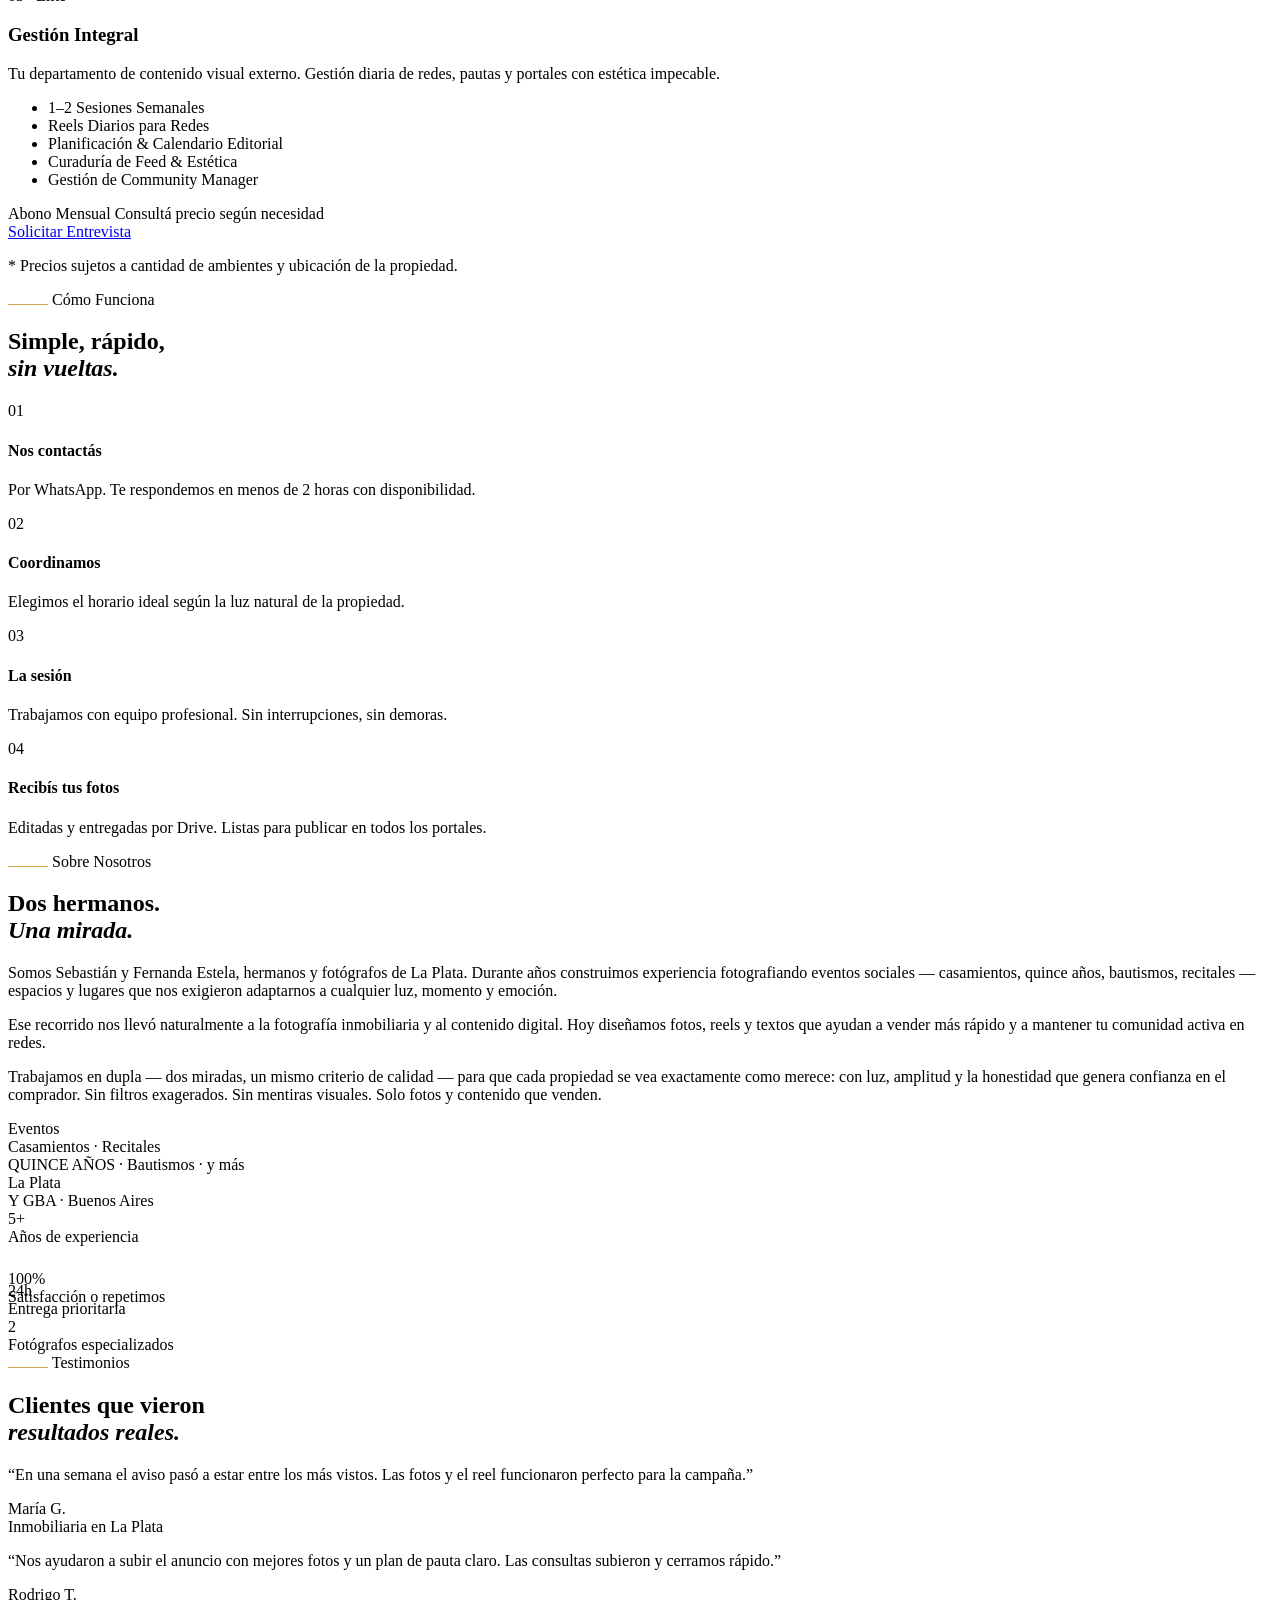
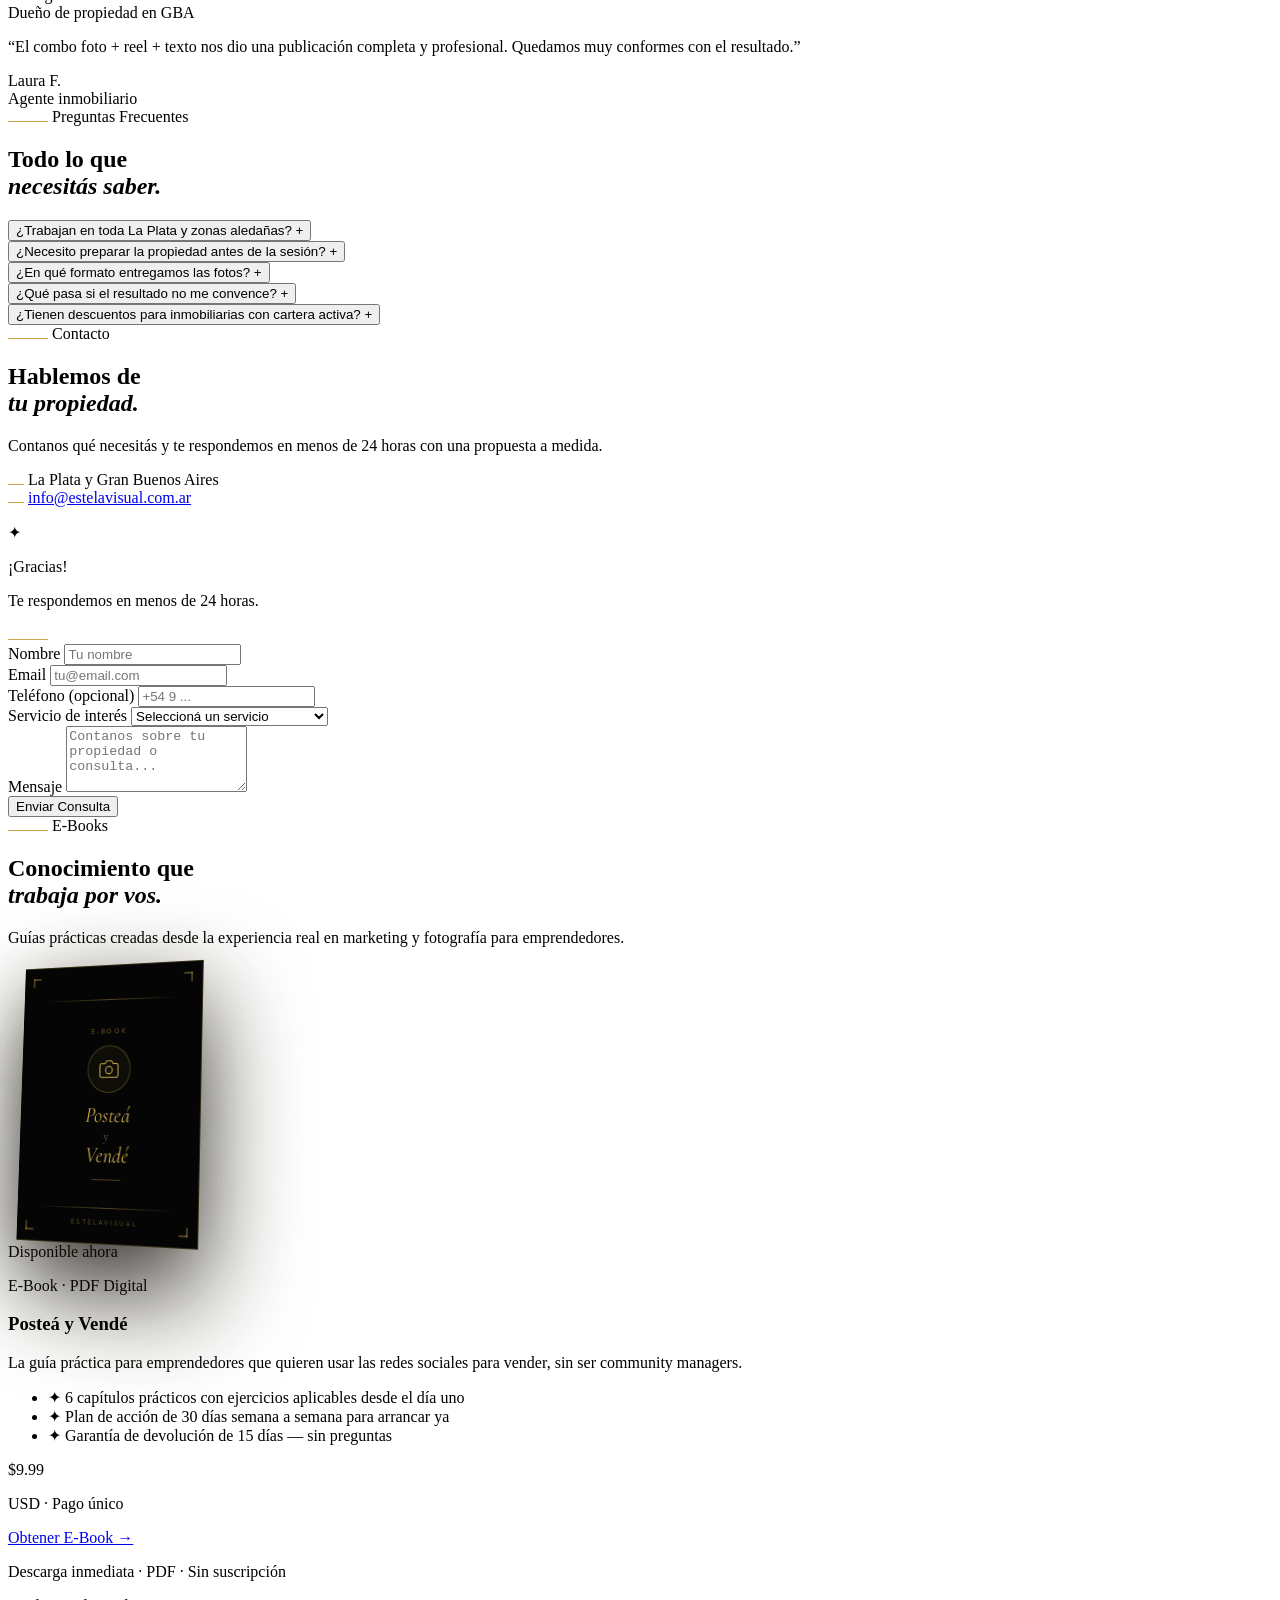
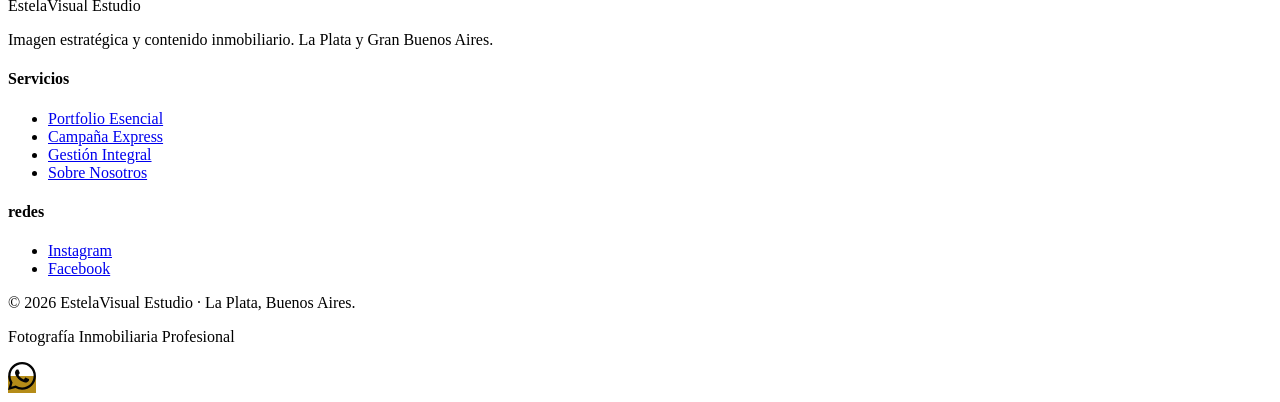
==== commit 56a98116: "Fix: eliminado link WhatsApp de la columna de contacto" ====
--- a/index.html
+++ b/index.html
@@ -940,10 +940,7 @@
             <span class="gold-line" style="width:16px"></span>
             <a href="mailto:info@estelavisual.com.ar" class="hover:text-gold transition-colors">info@estelavisual.com.ar</a>
           </div>
-          <div class="flex items-center gap-3">
-            <span class="gold-line" style="width:16px"></span>
-            <a href="https://wa.me/5492246592370" target="_blank" class="hover:text-gold transition-colors">WhatsApp +54 9 2246 592370</a>
-          </div>
+
         </div>
       </div>
 
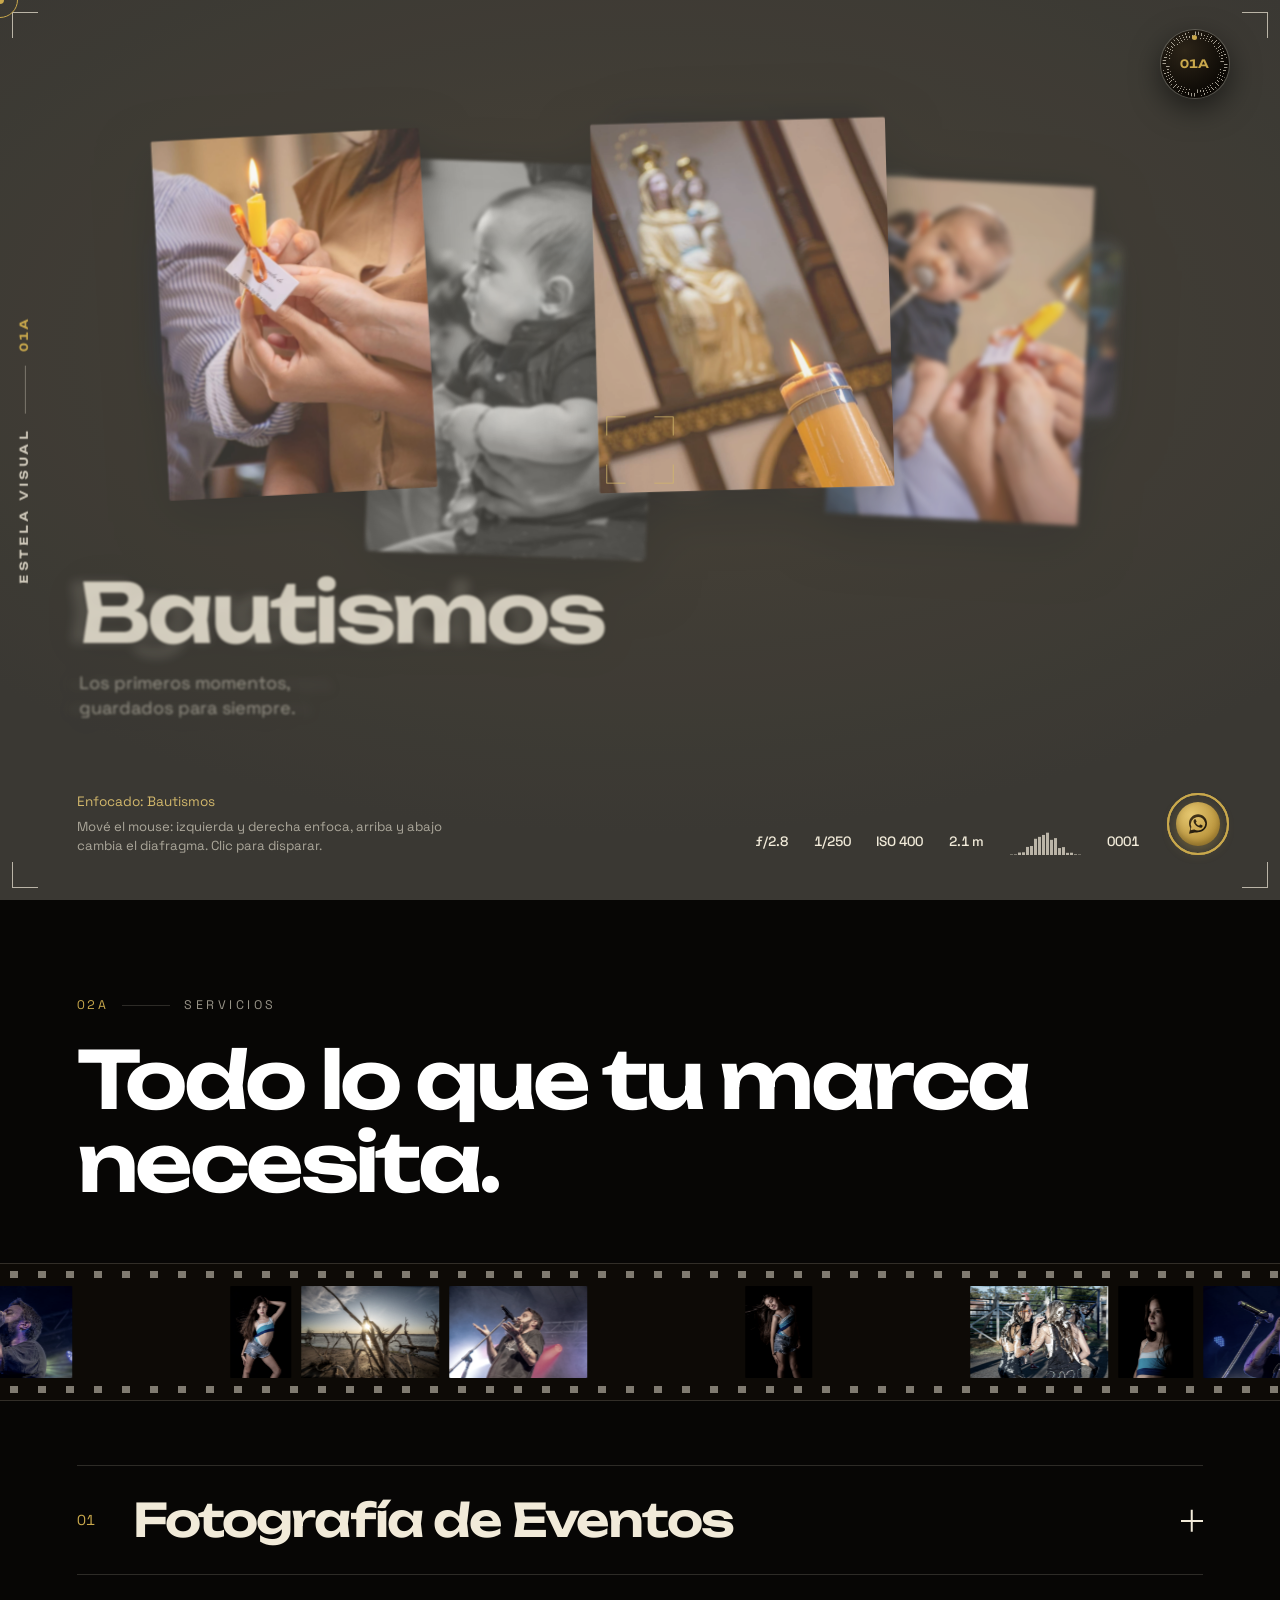
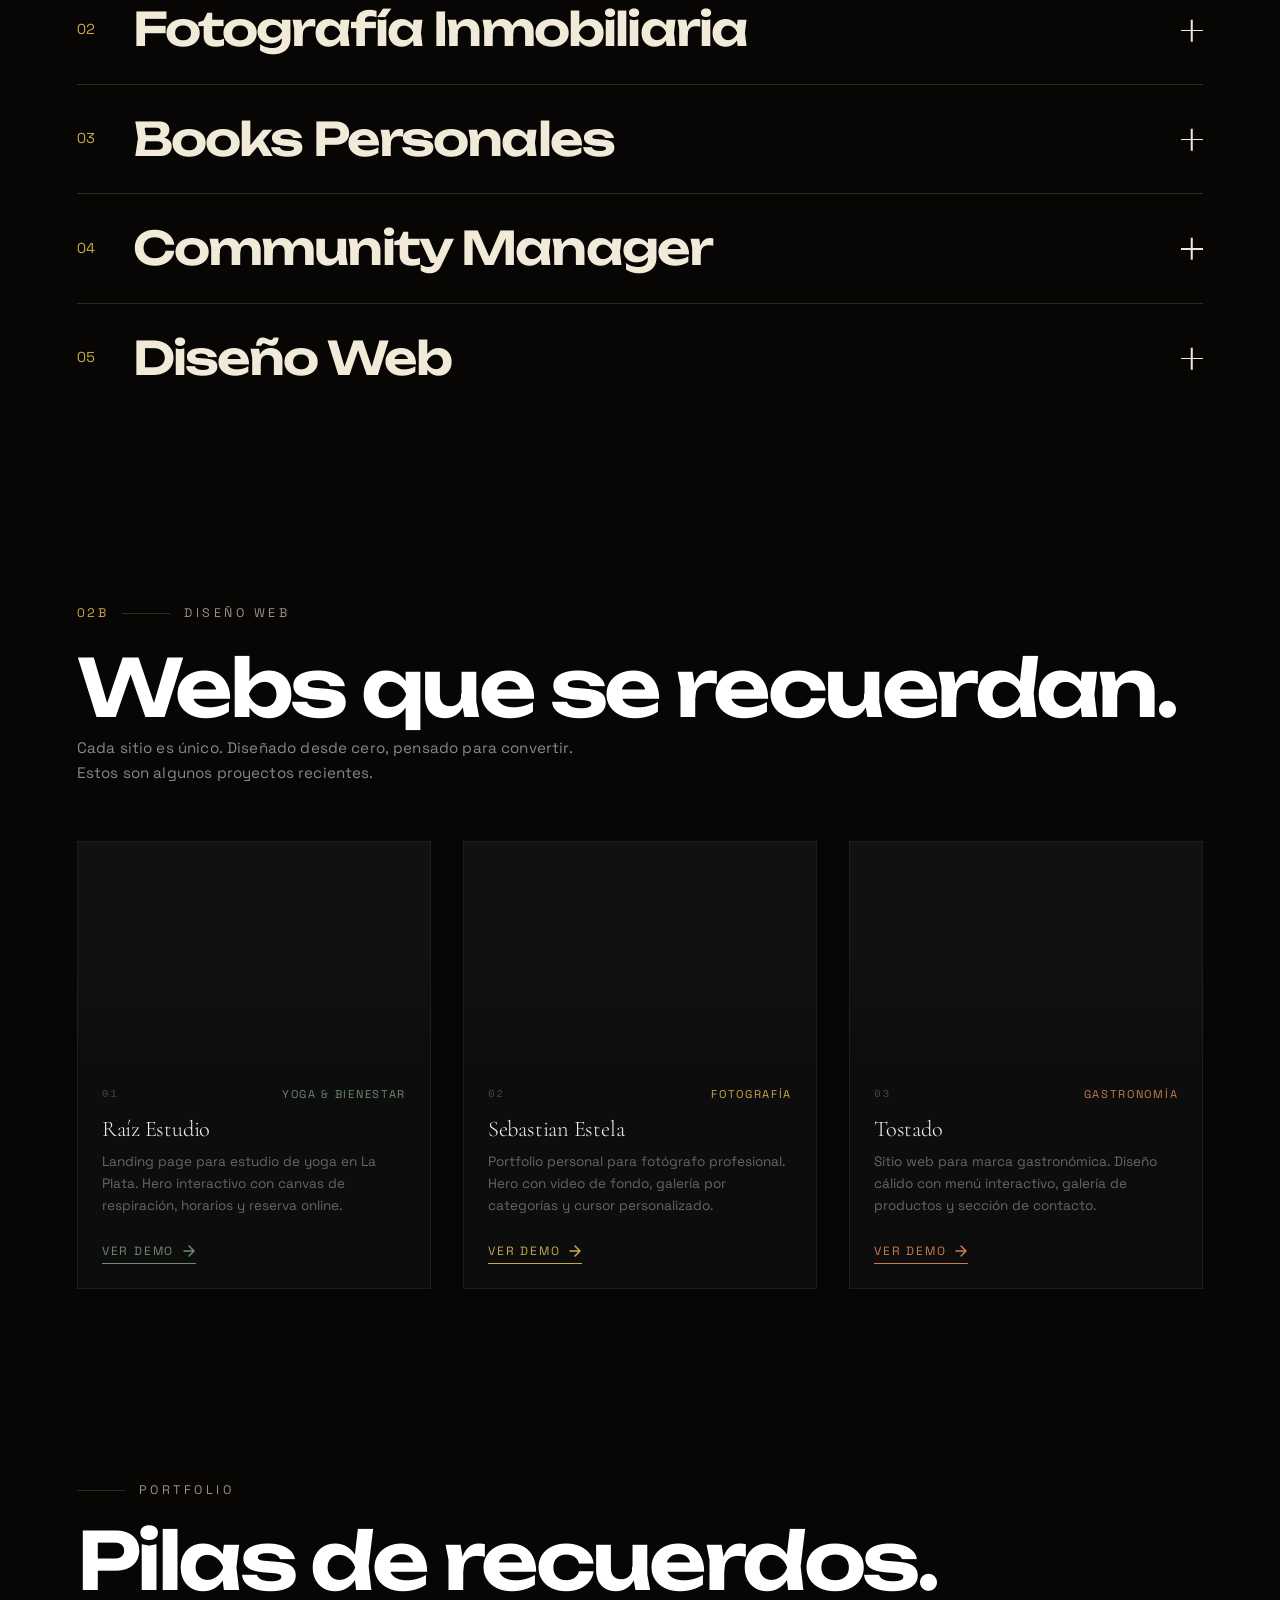
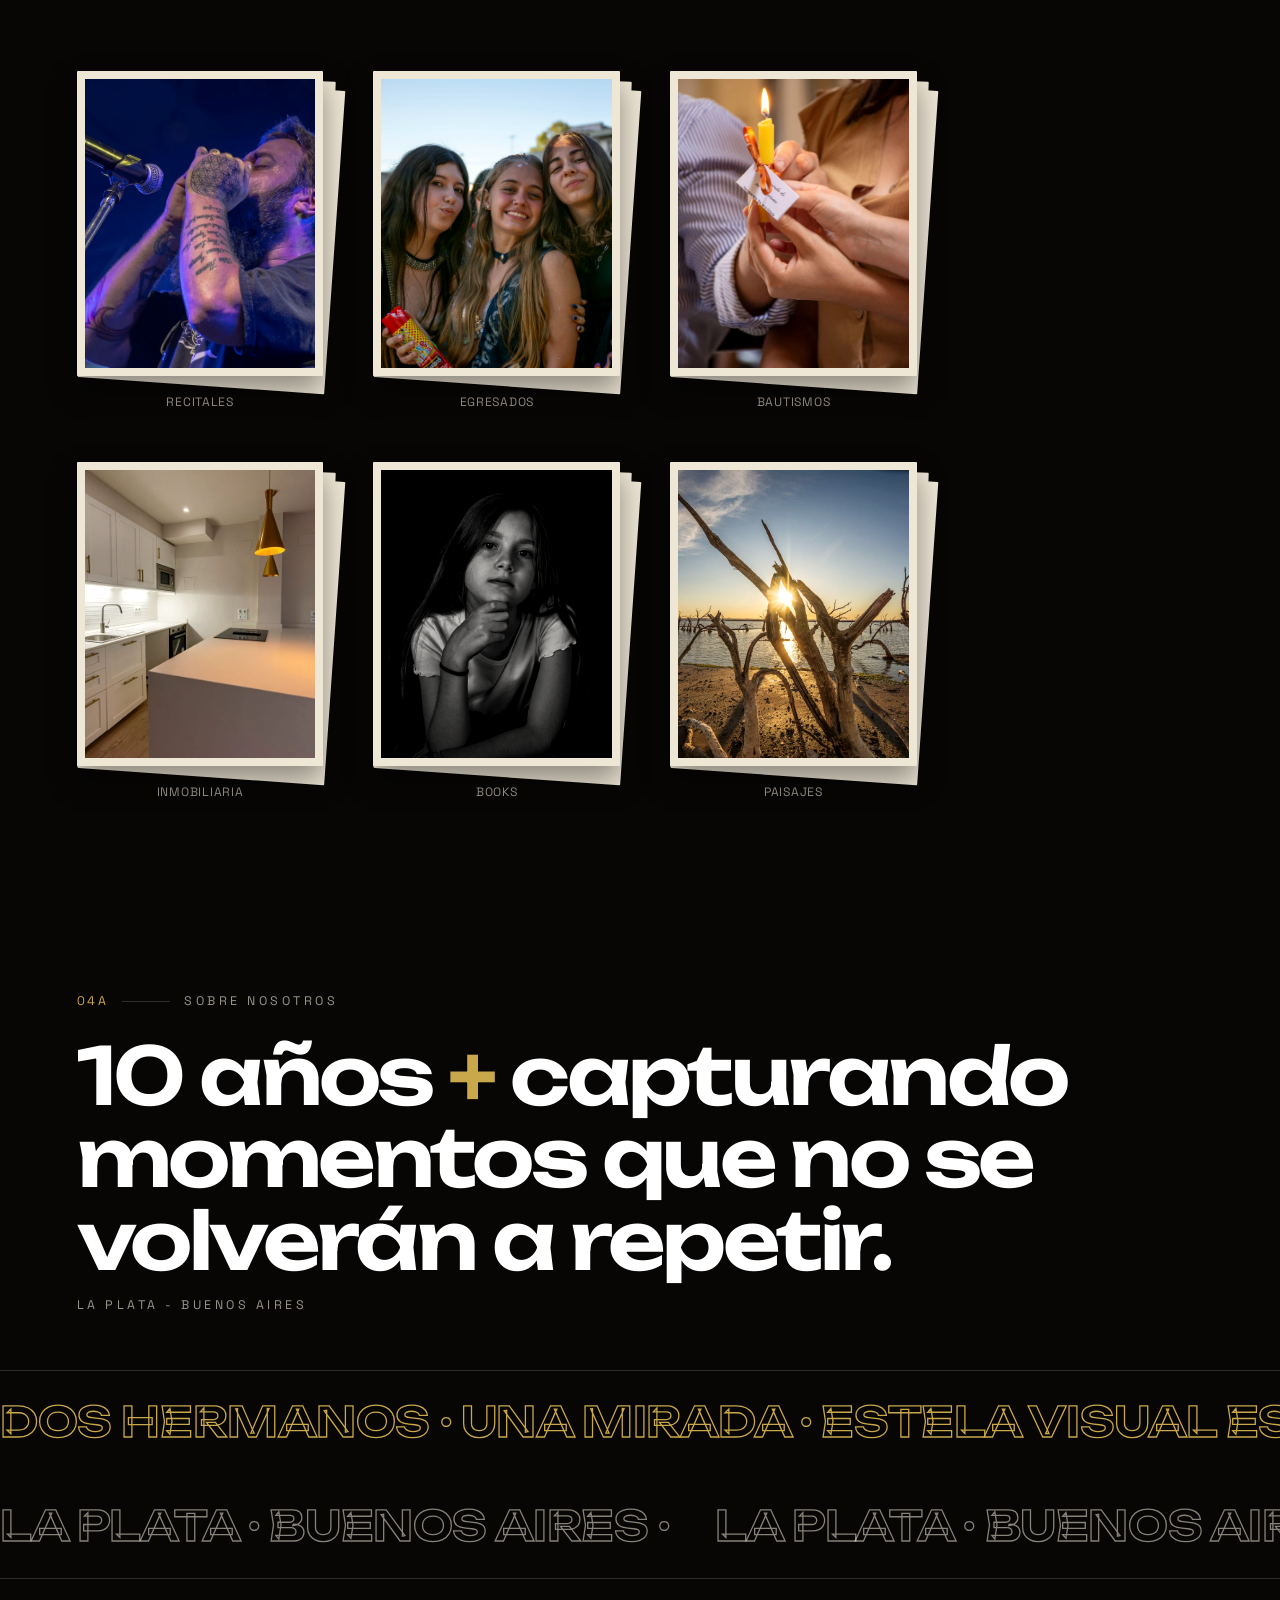
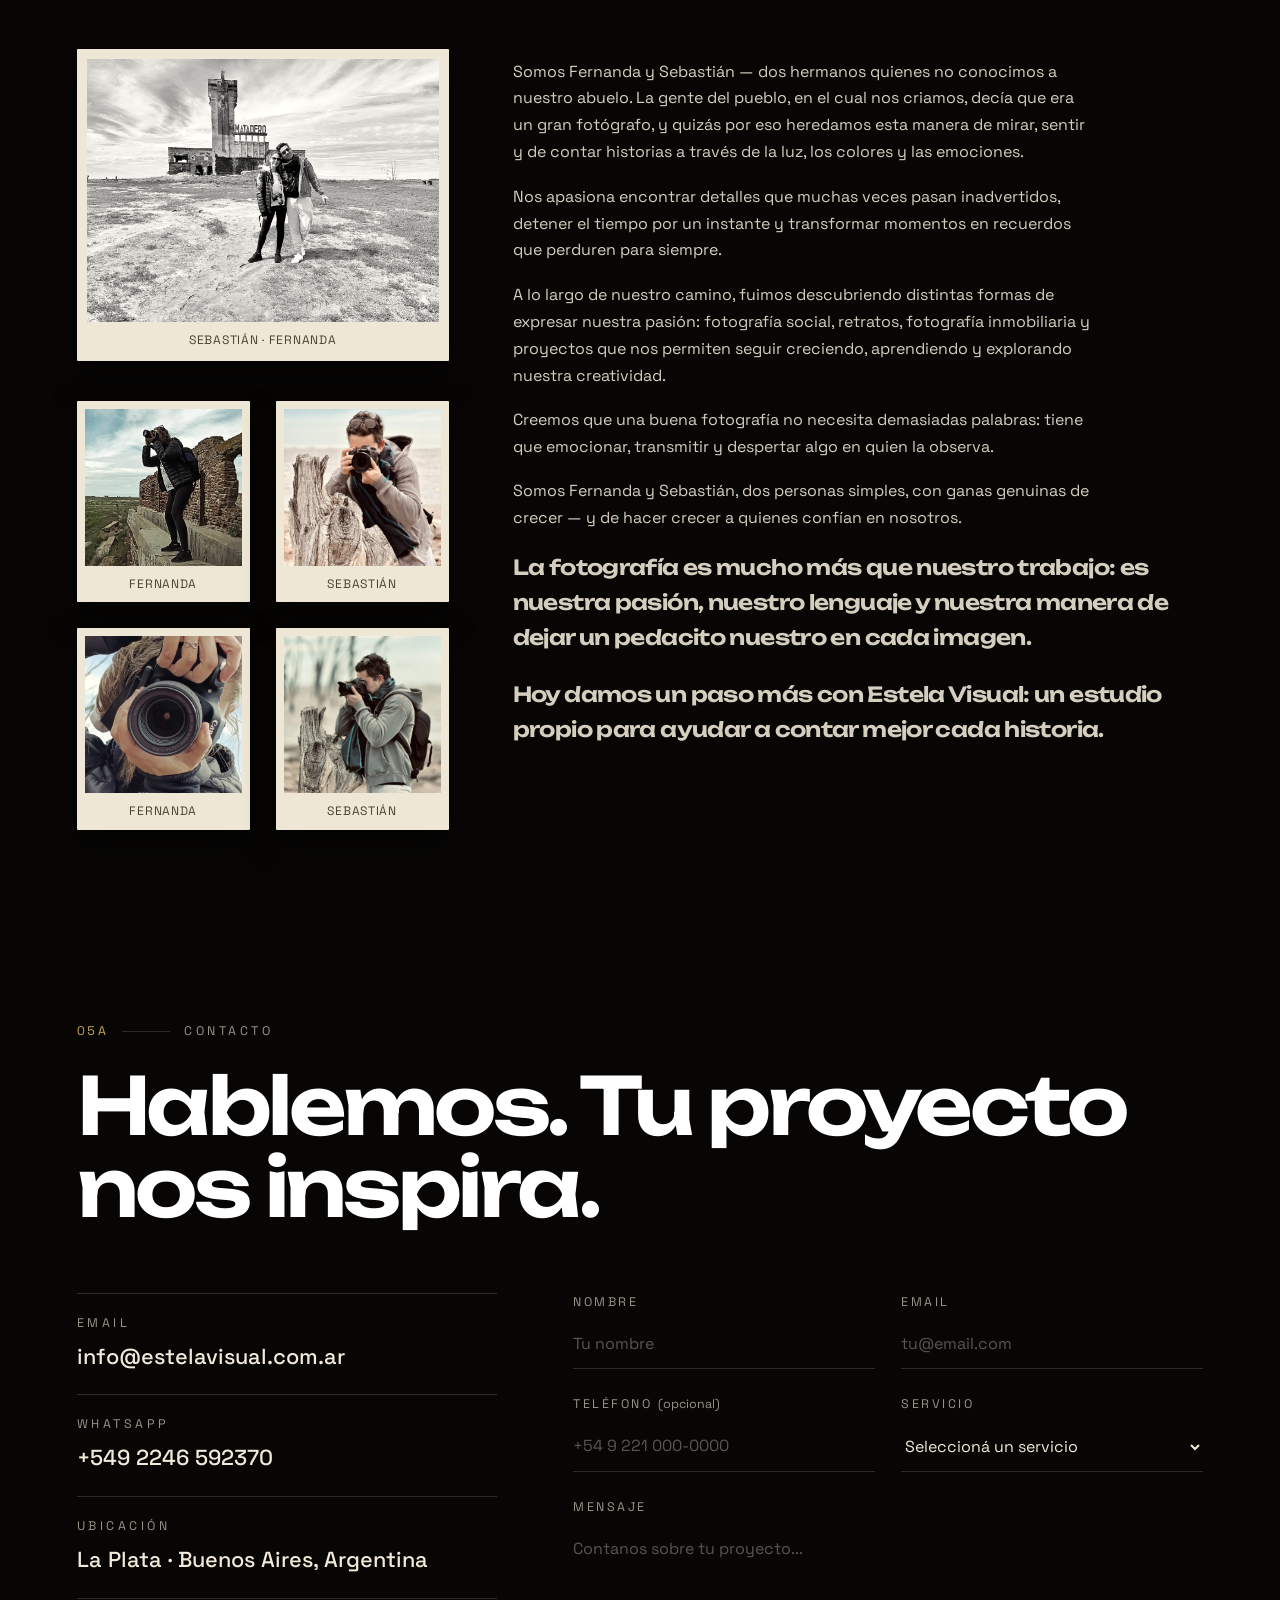
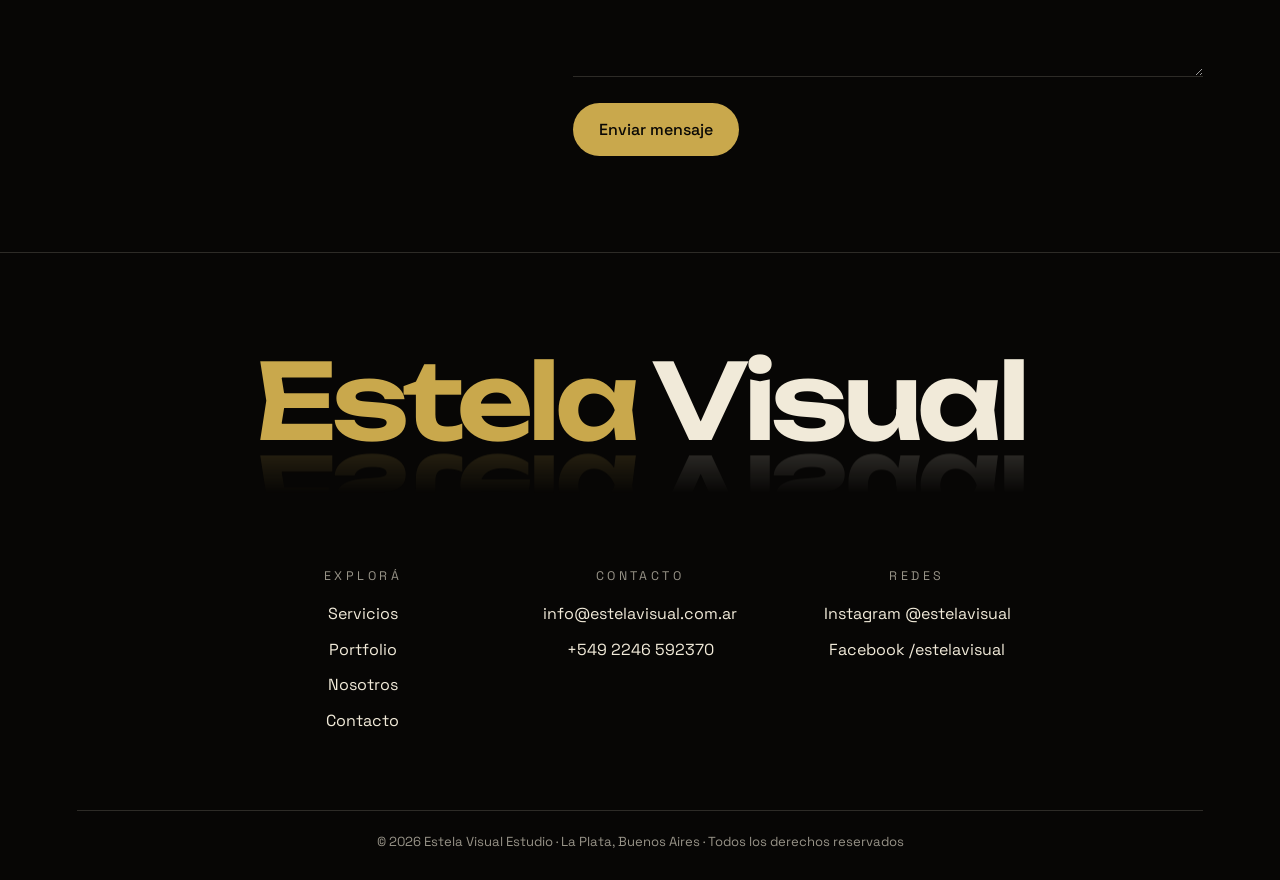
==== commit 68ffe793: "agrego seccion diseno web con demos" ====
--- a/index.html
+++ b/index.html
@@ -1,1507 +1,222 @@
-<!DOCTYPE html>
-<html lang="es" class="scroll-smooth">
-<head>
-  <meta charset="UTF-8"/>
-  <meta name="google-site-verification" content="cI5B8rXXqcom3wfsQxZoym-CttcHVP9jJPbFIWRKbiY" />
-  <meta name="viewport" content="width=device-width, initial-scale=1.0, viewport-fit=cover"/>
-
-  <!-- SEO principal -->
-  <title>EstelaVisual Estudio | Fotografía Inmobiliaria La Plata y GBA</title>
-  <meta name="description" content="Fotografía inmobiliaria profesional en La Plata y Gran Buenos Aires. Sebastián y Fernanda Estela — fotos de propiedades, reels y campañas en redes para inmobiliarias. Desde $40.000 ARS."/>
-  <meta name="keywords" content="fotografía inmobiliaria La Plata, fotógrafo inmobiliario Buenos Aires, fotos para propiedades La Plata, fotografía de interiores La Plata, fotografía para inmobiliarias GBA, EstelaVisual, Sebastián Estela fotógrafo, Fernanda Estela fotógrafa, fotos inmobiliarias Gran Buenos Aires"/>
-  <meta name="author" content="Sebastián Estela y Fernanda Estela — EstelaVisual Estudio"/>
-  <meta name="robots" content="index, follow, max-snippet:-1, max-image-preview:large, max-video-preview:-1"/>
-  <meta name="language" content="es"/>
-  <meta name="theme-color" content="#c9a84c"/>
-
-  <!-- Geo -->
-  <meta name="geo.region" content="AR-B"/>
-  <meta name="geo.placename" content="La Plata, Buenos Aires, Argentina"/>
-  <meta name="geo.position" content="-34.9215;-57.9545"/>
-  <meta name="ICBM" content="-34.9215, -57.9545"/>
-
-  <link rel="canonical" href="https://estelavisual.com.ar"/>
-  <link rel="icon" type="image/x-icon" href="favicon.ico"/>
-  <link rel="icon" type="image/svg+xml" href="favicon.svg"/>
-  <link rel="apple-touch-icon" href="favicon.ico"/>
-
-  <!-- Open Graph -->
-  <meta property="og:type" content="website"/>
-  <meta property="og:url" content="https://estelavisual.com.ar"/>
-  <meta property="og:site_name" content="EstelaVisual Estudio"/>
-  <meta property="og:title" content="EstelaVisual Estudio | Fotografía Inmobiliaria La Plata y GBA"/>
-  <meta property="og:description" content="Fotos, reels y campañas en redes para vender propiedades más rápido en La Plata y el Gran Buenos Aires. Trabajamos con inmobiliarias y propietarios."/>
-  <meta property="og:image" content="https://estelavisual.com.ar/assets/img/galeria/1.jpg"/>
-  <meta property="og:image:width" content="1200"/>
-  <meta property="og:image:height" content="630"/>
-  <meta property="og:image:alt" content="Fotografía inmobiliaria profesional — EstelaVisual Estudio La Plata"/>
-  <meta property="og:locale" content="es_AR"/>
-  <meta property="article:publisher" content="https://www.facebook.com/estelavisual"/>
-
-  <!-- Twitter Card -->
-  <meta name="twitter:card" content="summary_large_image"/>
-  <meta name="twitter:title" content="EstelaVisual Estudio | Fotografía Inmobiliaria La Plata y GBA"/>
-  <meta name="twitter:description" content="Fotos, reels y campañas en redes para vender propiedades más rápido en La Plata y GBA."/>
-  <meta name="twitter:image" content="https://estelavisual.com.ar/assets/img/galeria/1.jpg"/>
-
-  <!-- Schema.org JSON-LD — LocalBusiness + Services + FAQ + Breadcrumb -->
-  <script type="application/ld+json">
-  {
-    "@context": "https://schema.org",
-    "@type": ["LocalBusiness", "ProfessionalService", "Photographer"],
-    "@id": "https://estelavisual.com.ar/#business",
-    "name": "EstelaVisual Estudio",
-    "description": "Estudio de fotografía inmobiliaria profesional y gestión de redes sociales en La Plata y Gran Buenos Aires. Sebastián y Fernanda Estela fotografían propiedades para inmobiliarias y propietarios particulares, generando contenido visual que acelera las ventas.",
-    "url": "https://estelavisual.com.ar",
-    "telephone": "+5492246592370",
-    "email": "info@estelavisual.com.ar",
-    "founders": [
-      { "@type": "Person", "name": "Sebastián Estela" },
-      { "@type": "Person", "name": "Fernanda Estela" }
-    ],
-    "address": {
-      "@type": "PostalAddress",
-      "addressLocality": "La Plata",
-      "addressRegion": "Buenos Aires",
-      "addressCountry": "AR"
-    },
-    "geo": {
+<!doctype html>
+<html lang="es">
+  <head>
+<!-- Google tag (gtag.js) -->
+<script async src="https://www.googletagmanager.com/gtag/js?id=G-PKGD0XTF9R"></script>
+<script>
+  window.dataLayer = window.dataLayer || [];
+  function gtag(){dataLayer.push(arguments);}
+  gtag('js', new Date());
+
+  gtag('config', 'G-PKGD0XTF9R');
+</script>
+    <meta charset="UTF-8" />
+    <meta name="viewport" content="width=device-width, initial-scale=1.0" />
+    <title>Estela Visual Estudio | Fotografía · Community Manager · Diseño Web</title>
+    <meta name="description" content="Estudio creativo integral en La Plata, Buenos Aires. Fotografía de eventos, inmobiliaria, books personales, community manager y diseño web." />
+    <meta name="keywords" content="fotografía La Plata, community manager, diseño web, books personales, fotografía inmobiliaria, estudio creativo Buenos Aires" />
+    <link rel="canonical" href="https://estelavisual.com.ar" />
+    <link rel="icon" type="image/svg+xml" href="/favicon.svg" />
+    <link rel="preload" as="image" href="/hero-bg.jpg" fetchpriority="high" />
+
+    <!-- Open Graph -->
+    <meta property="og:title" content="Estela Visual Estudio | Fotografía · Community Manager · Diseño Web" />
+    <meta property="og:description" content="Estudio creativo integral en La Plata, Buenos Aires. Fotografía de eventos, inmobiliaria, books personales, community manager y diseño web." />
+    <meta property="og:type" content="website" />
+    <meta property="og:url" content="https://estelavisual.com.ar" />
+    <meta property="og:image" content="https://estelavisual.com.ar/og-image.jpg" />
+    <meta property="og:image:width" content="1200" />
+    <meta property="og:image:height" content="630" />
+    <meta property="og:image:alt" content="Estela Visual Estudio - Fotografía y contenido visual profesional en La Plata, Buenos Aires" />
+    <meta property="og:locale" content="es_AR" />
+    <meta property="og:site_name" content="Estela Visual Estudio" />
+
+    <!-- Twitter/X -->
+    <meta name="twitter:card" content="summary_large_image" />
+    <meta name="twitter:title" content="Estela Visual Estudio | Fotografía · Community Manager · Diseño Web" />
+    <meta name="twitter:description" content="Estudio creativo integral en La Plata, Buenos Aires. Fotografía de eventos, inmobiliaria, books personales, community manager y diseño web." />
+    <meta name="twitter:image" content="https://estelavisual.com.ar/og-image.jpg" />
+
+    <!-- Fonts -->
+    <link rel="preconnect" href="https://fonts.googleapis.com" />
+    <link rel="preconnect" href="https://fonts.gstatic.com" crossorigin />
+    <link href="https://fonts.googleapis.com/css2?family=Cormorant+Garamond:ital,wght@0,300;0,400;0,600;1,300;1,400;1,600&family=Montserrat:wght@300;400;500;600&display=swap" rel="stylesheet" />
+  <!-- Schema.org - Datos estructurados -->
+<script type="application/ld+json">
+{
+  "@context": "https://schema.org",
+  "@type": "LocalBusiness",
+  "name": "Estela Visual Estudio",
+  "description": "Estudio creativo integral en La Plata, Buenos Aires. Fotografía de eventos, inmobiliaria, books personales, community manager y diseño web.",
+  "url": "https://estelavisual.com.ar",
+  "logo": "https://estelavisual.com.ar/logo.png",
+  "image": [
+    "https://estelavisual.com.ar/og-image.jpg",
+    "https://estelavisual.com.ar/nosotros.jpeg"
+  ],
+  "founder": [
+    { "@type": "Person", "name": "Sebastián", "jobTitle": "Fotógrafo" },
+    { "@type": "Person", "name": "Fernanda", "jobTitle": "Fotógrafa" }
+  ],
+  "telephone": "+5492246592370",
+  "email": "info@estelavisual.com.ar",
+  "address": {
+    "@type": "PostalAddress",
+    "addressLocality": "La Plata",
+    "addressRegion": "Buenos Aires",
+    "addressCountry": "AR"
+  },
+  "geo": {
+    "@type": "GeoCoordinates",
+    "latitude": -34.9215,
+    "longitude": -57.9545
+  },
+  "sameAs": [
+    "https://www.instagram.com/estelavisual"
+  ],
+  "priceRange": "$$",
+  "hasMap": "https://maps.google.com/?q=La+Plata,+Buenos+Aires,+Argentina",
+  "serviceArea": {
+    "@type": "GeoCircle",
+    "geoMidpoint": {
       "@type": "GeoCoordinates",
       "latitude": -34.9215,
       "longitude": -57.9545
     },
-    "areaServed": [
-      { "@type": "City", "name": "La Plata" },
-      { "@type": "AdministrativeArea", "name": "Gran Buenos Aires" }
-    ],
-    "serviceType": [
-      "Fotografía Inmobiliaria",
-      "Fotografía de Interiores",
-      "Community Manager Inmobiliario",
-      "Gestión de Redes Sociales",
-      "Producción de Reels"
-    ],
-    "priceRange": "$$",
-    "image": "https://estelavisual.com.ar/assets/img/galeria/1.jpg",
-    "openingHoursSpecification": [
-      {
-        "@type": "OpeningHoursSpecification",
-        "dayOfWeek": ["Monday","Tuesday","Wednesday","Thursday","Friday"],
-        "opens": "09:00",
-        "closes": "19:00"
-      },
-      {
-        "@type": "OpeningHoursSpecification",
-        "dayOfWeek": ["Saturday"],
-        "opens": "10:00",
-        "closes": "14:00"
-      }
-    ],
-    "sameAs": [
-      "https://www.instagram.com/estelavisual",
-      "https://www.facebook.com/estelavisual"
-    ],
-    "hasOfferCatalog": {
-      "@type": "OfferCatalog",
-      "name": "Servicios de Fotografía Inmobiliaria",
-      "itemListElement": [
-        {
-          "@type": "Offer",
-          "itemOffered": {
-            "@type": "Service",
-            "name": "Portfolio Esencial",
-            "description": "15 fotos de autor con iluminación profesional, revelado natural de color y entrega en 48 horas vía Google Drive. Alta resolución para portales."
-          },
-          "price": "40000",
-          "priceCurrency": "ARS"
-        },
-        {
-          "@type": "Offer",
-          "itemOffered": {
-            "@type": "Service",
-            "name": "Campaña Express",
-            "description": "30 fotos de alta calidad, 1 reel cinematográfico, copywriting para anuncios y entrega prioritaria en 24 horas. Optimizado para Zonaprop y MercadoLibre."
-          },
-          "price": "70000",
-          "priceCurrency": "ARS"
-        },
-        {
-          "@type": "Offer",
-          "itemOffered": {
-            "@type": "Service",
-            "name": "Gestión Integral de Redes",
-            "description": "Sesiones semanales, reels diarios, planificación editorial, curaduría de feed y gestión de community manager para inmobiliarias."
-          },
-          "priceSpecification": {
-            "@type": "PriceSpecification",
-            "description": "Consultar precio según volumen mensual"
+    "geoRadius": "50000"
+  },
+  "knowsAbout": [
+    "Fotografía de eventos",
+    "Fotografía inmobiliaria",
+    "Books personales",
+    "Community Manager",
+    "Diseño Web"
+  ],
+  "hasOfferCatalog": {
+    "@type": "OfferCatalog",
+    "name": "Servicios Estela Visual",
+    "itemListElement": [
+      {
+        "@type": "Offer",
+        "itemOffered": {
+          "@type": "Service",
+          "name": "Fotografía de Eventos",
+          "description": "Cobertura fotográfica editorial de eventos sociales y corporativos en La Plata y Buenos Aires."
+        }
+      },
+      {
+        "@type": "Offer",
+        "itemOffered": {
+          "@type": "Service",
+          "name": "Fotografía Inmobiliaria",
+          "description": "Fotografía profesional de propiedades para inmobiliarias y desarrolladoras en La Plata y Buenos Aires.",
+          "offers": {
+            "@type": "AggregateOffer",
+            "lowPrice": "40000",
+            "highPrice": "75000",
+            "priceCurrency": "ARS"
           }
         }
-      ]
-    }
-  }
-  </script>
-
-  <script type="application/ld+json">
-  {
-    "@context": "https://schema.org",
-    "@type": "BreadcrumbList",
-    "itemListElement": [
-      { "@type": "ListItem", "position": 1, "name": "Inicio",    "item": "https://estelavisual.com.ar/" },
-      { "@type": "ListItem", "position": 2, "name": "Portfolio", "item": "https://estelavisual.com.ar/#portfolio" },
-      { "@type": "ListItem", "position": 3, "name": "Servicios", "item": "https://estelavisual.com.ar/#servicios" },
-      { "@type": "ListItem", "position": 4, "name": "Nosotros",  "item": "https://estelavisual.com.ar/#nosotros" },
-      { "@type": "ListItem", "position": 5, "name": "Contacto",  "item": "https://estelavisual.com.ar/#contacto" }
+      },
+      {
+        "@type": "Offer",
+        "itemOffered": {
+          "@type": "Service",
+          "name": "Books Personales",
+          "description": "Sesiones de fotografía personal para potenciar tu presencia e imagen profesional.",
+          "offers": {
+            "@type": "Offer",
+            "price": "60000",
+            "priceCurrency": "ARS"
+          }
+        }
+      },
+      {
+        "@type": "Offer",
+        "itemOffered": {
+          "@type": "Service",
+          "name": "Community Manager",
+          "description": "Gestión estratégica de redes sociales con contenido que conecta y comunidades que crecen.",
+          "offers": {
+            "@type": "AggregateOffer",
+            "lowPrice": "60000",
+            "highPrice": "90000",
+            "priceCurrency": "ARS"
+          }
+        }
+      },
+      {
+        "@type": "Offer",
+        "itemOffered": {
+          "@type": "Service",
+          "name": "Diseño Web",
+          "description": "Diseño y desarrollo de sitios web enfocados en conversión y experiencia de usuario."
+        }
+      },
+      {
+        "@type": "Offer",
+        "itemOffered": {
+          "@type": "Service",
+          "name": "Contenido Audiovisual",
+          "description": "Video, reels y piezas audiovisuales profesionales para redes sociales y plataformas digitales."
+        }
+      }
     ]
   }
-  </script>
-
-  <script type="application/ld+json">
-  {
-    "@context": "https://schema.org",
-    "@type": "FAQPage",
-    "mainEntity": [
-      {
-        "@type": "Question",
-        "name": "¿Trabajan en toda La Plata y zonas aledañas?",
-        "acceptedAnswer": {
-          "@type": "Answer",
-          "text": "Sí, trabajamos en toda La Plata y los partidos del Gran Buenos Aires cercanos. Para zonas más alejadas consultá disponibilidad y posible adicional de traslado."
-        }
-      },
-      {
-        "@type": "Question",
-        "name": "¿Necesito preparar la propiedad antes de la sesión de fotografía?",
-        "acceptedAnswer": {
-          "@type": "Answer",
-          "text": "Recomendamos que la propiedad esté ordenada y limpia. Por WhatsApp podemos enviarte una checklist de preparación gratuita para sacarle el máximo provecho a la sesión."
-        }
-      },
-      {
-        "@type": "Question",
-        "name": "¿En qué formato entregan las fotos inmobiliarias?",
-        "acceptedAnswer": {
-          "@type": "Answer",
-          "text": "JPG de alta resolución via Google Drive. Listas para publicar en Zonaprop, Argenprop, MercadoLibre e Instagram sin ningún proceso adicional."
-        }
-      },
-      {
-        "@type": "Question",
-        "name": "¿Qué pasa si el resultado no me convence?",
-        "acceptedAnswer": {
-          "@type": "Answer",
-          "text": "Coordinamos otra sesión sin costo adicional. Tu satisfacción es nuestra prioridad y nuestra mejor carta de presentación."
-        }
-      },
-      {
-        "@type": "Question",
-        "name": "¿Tienen descuentos para inmobiliarias con cartera activa?",
-        "acceptedAnswer": {
-          "@type": "Answer",
-          "text": "Sí. Para inmobiliarias con varias propiedades mensuales ofrecemos planes especiales con precio por volumen. Consultanos directamente para armar algo a medida."
-        }
-      }
-    ]
-  }
-  </script>
-
-  <!-- Preconnect para performance -->
-  <link rel="preconnect" href="https://fonts.googleapis.com"/>
-  <link rel="preconnect" href="https://fonts.gstatic.com" crossorigin/>
-
-  <script src="https://cdn.tailwindcss.com"></script>
-  <link href="https://fonts.googleapis.com/css2?family=Cormorant+Garamond:ital,wght@0,300;0,400;0,600;1,300;1,400&family=Outfit:wght@100;200;300;400;500;600&display=swap" rel="stylesheet"/>
-
-  <script>
-    tailwind.config = {
-      theme: {
-        extend: {
-          colors: {
-            dark:   '#050505',
-            dark2:  '#0a0a0a',
-            dark3:  '#111111',
-            gold:   '#c9a84c',
-            goldL:  '#e8c97a',
-            cream:  '#f0ebe0',
-            muted:  '#888880',
-          },
-          fontFamily: {
-            sans:  ['Outfit', 'sans-serif'],
-            serif: ['Cormorant Garamond', 'serif'],
-          },
-        }
+}
+</script>
+<script type="application/ld+json">
+{
+  "@context": "https://schema.org",
+  "@type": "FAQPage",
+  "mainEntity": [
+    {
+      "@type": "Question",
+      "name": "¿Cuánto cuesta una sesión de fotografía inmobiliaria?",
+      "acceptedAnswer": {
+        "@type": "Answer",
+        "text": "Nuestros paquetes de fotografía inmobiliaria van desde $40.000 ARS (básico, 15 fotos) hasta $75.000 ARS (elite, 35 fotos + reel + copy). También ofrecemos planes especiales para inmobiliarias con varias propiedades mensuales."
+      }
+    },
+    {
+      "@type": "Question",
+      "name": "¿Cuánto cuesta un book personal?",
+      "acceptedAnswer": {
+        "@type": "Answer",
+        "text": "Nuestros books personales tienen un precio de $60.000 ARS e incluyen 25 a 30 fotos editadas con entrega por Drive en 48 horas."
+      }
+    },
+    {
+      "@type": "Question",
+      "name": "¿Dónde trabajan? ¿Solo en La Plata?",
+      "acceptedAnswer": {
+        "@type": "Answer",
+        "text": "Estamos basados en La Plata, Buenos Aires, pero trabajamos en toda la región metropolitana con un radio de cobertura de 50 km. También podemos coordinar trabajos en otras ciudades de Argentina."
+      }
+    },
+    {
+      "@type": "Question",
+      "name": "¿Qué incluye el servicio de Community Manager?",
+      "acceptedAnswer": {
+        "@type": "Answer",
+        "text": "Ofrecemos tres planes: Básico (12 posts/mes desde $60.000 ARS), Intermedio (20 posts + stories/mes desde $90.000 ARS) y Elite (plan completo mensual a medida). Todos incluyen gestión estratégica de redes sociales y contenido que conecta con tu audiencia."
+      }
+    },
+    {
+      "@type": "Question",
+      "name": "¿En cuánto tiempo recibo las fotos?",
+      "acceptedAnswer": {
+        "@type": "Answer",
+        "text": "Ofrecemos entrega prioritaria en 24 horas para trabajos urgentes. Para sesiones estándar, la entrega es de 48 horas via Google Drive."
       }
     }
-  </script>
-
-  <style>
-@keyframes beat {
-    0%, 100% { transform: scale(1); box-shadow: 0 8px 30px rgba(181,140,24,0.3); }
-    25%       { transform: scale(1.12); box-shadow: 0 12px 40px rgba(181,140,24,0.5); }
-    50%       { transform: scale(1); box-shadow: 0 8px 30px rgba(181,140,24,0.3); }
-    75%       { transform: scale(1.06); box-shadow: 0 10px 35px rgba(181,140,24,0.4); }
-  }
-  /* WA button — entrada diferida + beat */
-  @keyframes wa-slide-in {
-    from { transform: translateX(100px); opacity: 0; }
-    to   { transform: translateX(0);     opacity: 1; }
-  }
-  .wa-btn {
-    opacity: 0;
-    animation:
-      wa-slide-in 0.6s ease-out 2s forwards,
-      beat        2s ease-in-out 2.6s infinite;
-  }
-  .wa-btn:hover { animation: none; transform: scale(1.15) !important; opacity: 1; }
-
-  /* WA tooltip */
-  .wa-wrap { position: relative; }
-  .wa-wrap .wa-tooltip {
-    position: absolute;
-    right: calc(100% + 12px);
-    top: 50%; transform: translateY(-50%);
-    white-space: nowrap;
-    background: #0a0a0a;
-    border: 1px solid rgba(201,168,76,0.25);
-    color: #c9a84c;
-    font-family: 'Outfit', sans-serif;
-    font-size: 10px;
-    letter-spacing: 0.15em;
-    text-transform: uppercase;
-    padding: 8px 14px;
-    pointer-events: none;
-    opacity: 0;
-    transition: opacity 0.25s ease, transform 0.25s ease;
-    transform: translateY(-50%) translateX(6px);
-  }
-  .wa-wrap:hover .wa-tooltip {
-    opacity: 1;
-    transform: translateY(-50%) translateX(0);
-  }
-  @media (prefers-reduced-motion: reduce) {
-    .wa-btn { animation: none; opacity: 1; }
-  }
-    /* Grain overlay */
-    body::before {
-      content: '';
-      position: fixed;
-      inset: 0;
-      background-image: url("data:image/svg+xml,%3Csvg viewBox='0 0 256 256' xmlns='http://www.w3.org/2000/svg'%3E%3Cfilter id='noise'%3E%3CfeTurbulence type='fractalNoise' baseFrequency='0.9' numOctaves='4' stitchTiles='stitch'/%3E%3C/filter%3E%3Crect width='100%25' height='100%25' filter='url(%23noise)' opacity='1'/%3E%3C/svg%3E");
-      opacity: 0.025;
-      pointer-events: none;
-      z-index: 9999;
-    }
-
-    /* Reveal animation */
-    .reveal { opacity: 0; transform: translateY(28px); transition: opacity 0.9s ease, transform 0.9s ease; }
-    .reveal.active { opacity: 1; transform: translateY(0); }
-    .reveal-left { opacity: 0; transform: translateX(-28px); transition: opacity 0.9s ease, transform 0.9s ease; }
-    .reveal-left.active { opacity: 1; transform: translateX(0); }
-    .reveal-right { opacity: 0; transform: translateX(28px); transition: opacity 0.9s ease, transform 0.9s ease; }
-    .reveal-right.active { opacity: 1; transform: translateX(0); }
-
-    /* Hero zoom */
-    @keyframes slow-zoom { from { transform: scale(1); } to { transform: scale(1.12); } }
-    .hero-bg { animation: slow-zoom 22s ease-in-out infinite alternate; }
-
-    /* Float */
-    @keyframes float { 0%,100% { transform: translateY(0); } 50% { transform: translateY(-12px); } }
-    @keyframes ebook-float {
-      0%,100% { transform: perspective(800px) rotateY(-8deg) rotateX(2deg) translateY(0); }
-      50%     { transform: perspective(800px) rotateY(-8deg) rotateX(2deg) translateY(-10px); }
-    }
-    .float-card { animation: float 7s ease-in-out infinite; }
-
-    /* Gold line */
-    .gold-line { width: 40px; height: 1px; background: #c9a84c; display: inline-block; }
-
-    /* Nav scroll */
-    .nav-scrolled { background: rgba(5,5,5,0.97) !important; padding-top: 0.8rem !important; padding-bottom: 0.8rem !important; }
-
-    /* FAQ */
-    .faq-answer { max-height: 0; overflow: hidden; transition: max-height 0.4s ease, padding 0.4s ease; }
-    .faq-answer.open { max-height: 200px; }
-    .faq-icon { transition: transform 0.3s ease; }
-    .faq-icon.open { transform: rotate(45deg); }
-
-    /* Hamburger */
-    .mobile-menu { transform: translateY(-110%); transition: transform 0.4s ease; }
-    .mobile-menu.open { transform: translateY(0); }
-
-    /* Package hover */
-    .pkg { transition: border-color 0.4s ease, transform 0.4s ease, box-shadow 0.4s ease; }
-    .pkg:hover { border-color: rgba(201,168,76,0.5); transform: translateY(-4px); box-shadow: 0 20px 60px rgba(201,168,76,0.07); }
-
-    /* Gallery */
-    .gallery-item { overflow: hidden; background: #111; cursor: none; }
-    .gallery-item img { width: 100%; height: 100%; object-fit: contain; transition: transform 0.7s ease; }
-    .gallery-item:hover img { transform: scale(1.06); }
-
-    /* Lightbox */
-    #lightbox {
-      position: fixed; inset: 0; z-index: 99990;
-      background: rgba(5,5,5,0.92);
-      backdrop-filter: blur(12px);
-      -webkit-backdrop-filter: blur(12px);
-      display: flex; align-items: center; justify-content: center;
-      opacity: 0; pointer-events: none;
-      transition: opacity 0.35s ease;
-    }
-    #lightbox.open { opacity: 1; pointer-events: all; }
-
-    #lightbox-img {
-      max-width: min(90vw, 1100px);
-      max-height: 85vh;
-      object-fit: contain;
-      display: block;
-      transition: opacity 0.25s ease, transform 0.25s ease;
-      opacity: 0; transform: scale(0.97);
-      user-select: none; -webkit-user-select: none;
-    }
-    #lightbox.open #lightbox-img { opacity: 1; transform: scale(1); }
-
-    #lightbox-close {
-      position: fixed; top: 24px; right: 28px;
-      width: 44px; height: 44px;
-      display: flex; align-items: center; justify-content: center;
-      border: 1px solid rgba(201,168,76,0.35);
-      color: #c9a84c; background: transparent;
-      font-size: 1.1rem; line-height: 1;
-      cursor: none; transition: background 0.25s ease, border-color 0.25s ease;
-      z-index: 99991;
-    }
-    #lightbox-close:hover { background: rgba(201,168,76,0.12); border-color: #c9a84c; }
-
-    .lightbox-arrow {
-      position: fixed; top: 50%; transform: translateY(-50%);
-      width: 48px; height: 48px;
-      display: flex; align-items: center; justify-content: center;
-      border: 1px solid rgba(201,168,76,0.25);
-      color: #c9a84c; background: transparent;
-      cursor: none; transition: background 0.25s ease, border-color 0.25s ease;
-      z-index: 99991;
-    }
-    .lightbox-arrow:hover { background: rgba(201,168,76,0.12); border-color: #c9a84c; }
-    #lightbox-prev { left: 20px; }
-    #lightbox-next { right: 20px; }
-
-    #lightbox-counter {
-      position: fixed; bottom: 24px; left: 50%; transform: translateX(-50%);
-      font-family: 'Outfit', sans-serif; font-size: 10px;
-      letter-spacing: 0.3em; text-transform: uppercase;
-      color: rgba(201,168,76,0.5);
-      z-index: 99991; pointer-events: none;
-    }
-
-    /* Step line */
-    .step-connector { flex: 1; height: 1px; background: linear-gradient(to right, rgba(201,168,76,0.5), rgba(201,168,76,0.1)); }
-
-    /* Cursor dot */
-    @media (pointer: fine) {
-      * { cursor: none; }
-      #cursor { position: fixed; width: 8px; height: 8px; background: #c9a84c; border-radius: 50%; pointer-events: none; z-index: 99999; transform: translate(-50%, -50%); transition: transform 0.1s ease; mix-blend-mode: difference; }
-      #cursor-ring { position: fixed; width: 36px; height: 36px; border: 1px solid rgba(201,168,76,0.4); border-radius: 50%; pointer-events: none; z-index: 99998; transform: translate(-50%, -50%); transition: transform 0.25s ease, width 0.3s, height 0.3s, opacity 0.3s; }
-    }
-
-    /* ── Hero entrance animations ───────────────────── */
-    @keyframes hi-fade-up {
-      from { opacity: 0; transform: translateY(30px); }
-      to   { opacity: 1; transform: translateY(0); }
-    }
-    @keyframes hi-fade-down {
-      from { opacity: 0; transform: translateY(-20px); }
-      to   { opacity: 1; transform: translateY(0); }
-    }
-    @keyframes hi-scale-x {
-      from { opacity: 0; transform: scaleX(0); }
-      to   { opacity: 1; transform: scaleX(1); }
-    }
-
-    .hi-eyebrow {
-      opacity: 0;
-      animation: hi-fade-down 0.8s ease-out 0s forwards;
-    }
-    .hi-line {
-      opacity: 0;
-      transform-origin: center;
-      animation: hi-scale-x 0.7s ease-out 0.4s forwards;
-    }
-    .hi-title {
-      opacity: 0;
-      animation: hi-fade-up 1s ease-out 0.2s forwards;
-    }
-    .hi-subtitle {
-      opacity: 0;
-      animation: hi-fade-up 1s ease-out 0.5s forwards;
-    }
-    .hi-cta {
-      opacity: 0;
-      animation: hi-fade-up 1s ease-out 0.8s forwards;
-    }
-
-    /* Respeta reduced-motion: muestra todo instantáneo */
-    @media (prefers-reduced-motion: reduce) {
-      .hi-eyebrow, .hi-line, .hi-title, .hi-subtitle, .hi-cta {
-        opacity: 1;
-        transform: none;
-        animation: none;
-      }
-    }
-  </style>
+  ]
+}
+</script>
+  <script type="module" crossorigin src="/assets/index-W2WTI1j5.js"></script>
+  <link rel="stylesheet" crossorigin href="/assets/index-Czpr62Oy.css">
 </head>
-<body class="bg-dark text-cream font-sans overflow-x-hidden selection:bg-gold selection:text-dark">
-
-<!-- Custom cursor -->
-<div id="cursor"></div>
-<div id="cursor-ring"></div>
-
-<!-- ══════════════════════════════ NAV ══════════════════════════════ -->
-<nav id="navbar" class="fixed top-0 w-full z-[100] bg-dark/50 backdrop-blur-md border-b border-white/[0.04] py-5 px-8 md:px-16 flex justify-between items-center transition-all duration-500">
-  <div class="flex items-center gap-3 select-none">
-    <span class="font-serif text-xl tracking-[0.1em] uppercase font-light">Estela<span class="text-gold font-semibold">Visual</span></span>
-    <span class="font-sans text-xs tracking-[0.35em] uppercase text-white/25 font-extralight hidden sm:block">Estudio</span>
-  </div>
-  <!-- Desktop links -->
-  <div class="hidden md:flex items-center gap-10">
-    <a href="#servicios" class="text-[10px] tracking-[0.25em] uppercase text-white/50 hover:text-gold transition-colors">Servicios</a>
-    <a href="#proceso" class="text-[10px] tracking-[0.25em] uppercase text-white/50 hover:text-gold transition-colors">Proceso</a>
-    <a href="#portfolio" class="text-[10px] tracking-[0.25em] uppercase text-white/50 hover:text-gold transition-colors">Portfolio</a>
-    <a href="#nosotros"  class="text-[10px] tracking-[0.25em] uppercase text-white/50 hover:text-gold transition-colors">Nosotros</a>
-    <a href="#contacto"  class="text-[10px] tracking-[0.25em] uppercase text-white/50 hover:text-gold transition-colors">Contacto</a>
-    <a href="#recursos"  class="text-[10px] tracking-[0.25em] uppercase text-white/50 hover:text-gold transition-colors">E-Books</a>
-    <a href="https://wa.me/5492246592370?text=Hola%20EstelaVisual%2C%20me%20interesa%20una%20sesi%C3%B3n%20fotogr%C3%A1fica" target="_blank"
-       class="border border-gold/50 text-gold text-[9px] tracking-[0.3em] uppercase px-6 py-2.5 hover:bg-gold hover:text-dark transition-all">
-      Contacto
-    </a>
-  </div>
-  <!-- Mobile hamburger -->
-  <button id="menu-btn" class="md:hidden flex flex-col gap-1.5 p-2" aria-label="Menú">
-    <span class="w-6 h-px bg-gold block transition-all" id="h1"></span>
-    <span class="w-4 h-px bg-gold block transition-all" id="h2"></span>
-    <span class="w-6 h-px bg-gold block transition-all" id="h3"></span>
-  </button>
-</nav>
-
-<!-- Mobile menu -->
-<div id="mobile-menu" class="mobile-menu fixed top-0 left-0 right-0 z-[99] bg-dark/98 backdrop-blur-xl pt-24 pb-12 px-8 flex flex-col gap-6 border-b border-white/5">
-  <a href="#servicios" class="text-2xl font-serif text-cream/80 hover:text-gold transition-colors mobile-link">Servicios</a>
-  <a href="#proceso"   class="text-2xl font-serif text-cream/80 hover:text-gold transition-colors mobile-link">Proceso</a>
-  <a href="#portfolio" class="text-2xl font-serif text-cream/80 hover:text-gold transition-colors mobile-link">Portfolio</a>
-  <a href="#nosotros"  class="text-2xl font-serif text-cream/80 hover:text-gold transition-colors mobile-link">Nosotros</a>
-  <a href="#faq"       class="text-2xl font-serif text-cream/80 hover:text-gold transition-colors mobile-link">FAQ</a>
-  <a href="#contacto"  class="text-2xl font-serif text-cream/80 hover:text-gold transition-colors mobile-link">Contacto</a>
-  <a href="#recursos"  class="text-2xl font-serif text-cream/80 hover:text-gold transition-colors mobile-link">E-Books</a>
-  <a href="https://wa.me/5492246592370" target="_blank"
-     class="mt-4 bg-gold text-dark text-sm tracking-[0.2em] uppercase py-4 text-center font-semibold mobile-link">
-    💬 Escribinos
-  </a>
-</div>
-
-<!-- ══════════════════════════════ HERO ══════════════════════════════ -->
-<section class="relative h-screen flex items-center justify-center overflow-hidden">
-  <div class="absolute inset-0 z-0">
-    <div class="absolute inset-0 bg-gradient-to-b from-dark/75 via-dark/40 to-dark z-10"></div>
-    <div class="absolute inset-0 bg-gradient-to-r from-dark/60 via-transparent to-transparent z-10"></div>
-    <div class="w-full h-full hero-bg bg-[url('assets/img/galeria/1.jpg')] bg-cover bg-center"></div>
-  </div>
-
-  <!-- Vertical label -->
-  <div class="absolute left-8 bottom-1/3 z-20 hidden lg:flex items-center gap-3 -rotate-90 origin-left">
-    <span class="gold-line hi-line opacity-50"></span>
-    <span class="text-[9px] tracking-[0.4em] uppercase text-white/30">La Plata · Buenos Aires</span>
-  </div>
-
-  <div class="relative z-20 max-w-5xl px-8 md:px-16">
-    <div class="overflow-hidden mb-6">
-      <span class="hi-eyebrow inline-block text-gold tracking-[0.5em] uppercase text-[9px]">
-        Imagen Estratégica · Contenido Inmobiliario
-      </span>
-    </div>
-    <h1 class="hi-title font-serif text-5xl md:text-7xl lg:text-[90px] leading-[1.05] mb-4">
-      Espacios que impactan, <span class="text-gold">ventas que se aceleran.</span>
-    </h1>
-    <p class="hi-subtitle text-white/60 text-sm md:text-base font-light max-w-xl mb-10 leading-relaxed">
-      Fotografía profesional que convierte tu propiedad en la más atractiva del portal.
-    </p>
-    <div class="hi-cta flex flex-wrap gap-4">
-      <a href="#portfolio"
-         class="bg-gold text-dark text-[10px] tracking-[0.2em] uppercase font-semibold py-4 px-10 hover:bg-white transition-all duration-300">
-        Ver Portfolio
-      </a>
-    </div>
-    <div class="hi-cta mt-10 grid gap-3 sm:grid-cols-2 text-[10px] md:text-[11px] uppercase tracking-[0.35em] text-white/60">
-      <div class="bg-white/[0.05] border border-white/[0.08] rounded-3xl px-5 py-5 min-h-[5.5rem] text-center leading-6 shadow-[0_16px_50px_rgba(0,0,0,0.18)]">
-        Fotos optimizadas para Zonaprop y Mercado Libre
-      </div>
-      <div class="bg-white/[0.05] border border-white/[0.08] rounded-3xl px-5 py-5 min-h-[5.5rem] text-center leading-6 shadow-[0_16px_50px_rgba(0,0,0,0.18)]">
-        Creatividades y reels listos para anuncios
-      </div>
-    </div>
-  </div>
-
-  <!-- Scroll indicator 
-  <div class="absolute bottom-10 left-1/2 -translate-x-1/2 z-20 flex flex-col items-center gap-2 opacity-40">
-    <span class="text-[8px] tracking-[0.4em] uppercase text-white">Desliza</span>
-    <div class="w-px h-12 bg-gradient-to-b from-white to-transparent"></div>
-  </div>-->
-</section>
-
-<!-- ══════════════════════════════ PORTFOLIO ══════════════════════════════ -->
-<section id="portfolio" class="py-28 px-8 md:px-16 bg-dark2">
-  <div class="max-w-7xl mx-auto">
-    <div class="flex flex-col md:flex-row md:items-end justify-between mb-16 reveal">
-      <div>
-        <div class="flex items-center gap-4 mb-4">
-          <span class="gold-line"></span>
-          <span class="text-[9px] tracking-[0.4em] uppercase text-gold">Portfolio</span>
-        </div>
-        <h2 class="font-serif text-4xl md:text-6xl">Nuestro trabajo<br/><em class="font-light text-white/50">habla por sí solo.</em></h2>
-      </div>
-      <p class="text-xs text-muted mt-4 md:mt-0 max-w-xs leading-relaxed">
-        Cada propiedad tiene su mejor ángulo. Nosotros lo encontramos.
-      </p>
-    </div>
-
-    <div class="flex flex-col gap-1 md:grid md:grid-cols-3 md:gap-1">
-      <div class="gallery-item reveal h-64 md:h-auto">
-        <img src="assets/img/galeria/1.jpg" alt="Fotografía inmobiliaria profesional La Plata — sala de estar iluminada por EstelaVisual Estudio" loading="lazy"/>
-      </div>
-      <div class="gallery-item reveal h-64 md:h-auto" style="transition-delay:0.1s">
-        <img src="assets/img/galeria/2.jpg" alt="Fotografía de cocina profesional para inmobiliaria — fotos de propiedades La Plata" loading="lazy"/>
-      </div>
-      <div class="gallery-item reveal h-64 md:h-auto" style="transition-delay:0.2s">
-        <img src="assets/img/galeria/3.jpg" alt="Fotografía de dormitorio para venta de propiedad — fotografía de interiores La Plata" loading="lazy"/>
-      </div>
-      <div class="gallery-item reveal h-64 md:h-auto" style="transition-delay:0.3s">
-        <img src="assets/img/galeria/4.jpg" alt="Fotografía exterior de propiedad inmobiliaria Buenos Aires — fotógrafo inmobiliario GBA" loading="lazy"/>
-      </div>
-      <div class="gallery-item reveal h-64 md:h-auto" style="transition-delay:0.4s">
-        <img src="assets/img/galeria/5.jpg" alt="Fotografía de baño para inmobiliaria — fotos de alta calidad para portales La Plata" loading="lazy"/>
-      </div>
-      <div class="gallery-item reveal h-64 md:h-auto" style="transition-delay:0.5s">
-        <img src="assets/img/galeria/6.jpg" alt="Fotografía de terraza y espacios exteriores — fotografía para inmobiliarias Gran Buenos Aires" loading="lazy"/>
-      </div>
-    </div>
-
-    <div class="text-center mt-12 reveal">
-      <a href="https://www.instagram.com/estelavisual" target="_blank"
-         class="border border-white/15 text-white/50 text-[9px] tracking-[0.3em] uppercase py-3.5 px-10 hover:border-gold hover:text-gold transition-all duration-300 inline-block">
-        Ver Portfolio Completo →
-      </a>
-    </div>
-  </div>
-</section>
-
-<!-- ══════════════════════════════ SERVICIOS ══════════════════════════════ -->
-<section id="servicios" class="py-28 px-8 md:px-16 bg-[#080808]">
-  <div class="max-w-7xl mx-auto">
-    <div class="mb-20 reveal">
-      <div class="flex items-center gap-4 mb-4">
-        <span class="gold-line"></span>
-        <span class="text-[9px] tracking-[0.4em] uppercase text-gold">Servicios integrados</span>
-      </div>
-      <h2 class="font-serif text-4xl md:text-6xl text-white">Campañas visuales<br/><em class="font-light text-white/60">para vender más rápido</em></h2>
-      <p class="mt-6 max-w-2xl text-sm text-white/60 leading-relaxed">Fotografía inmobiliaria profesional, reels y pautas que hacen que tu propiedad destaque, genere visitas y convierta cada consulta en oportunidad.</p>
-    </div>
-
-    <div class="grid gap-4 mb-10 sm:grid-cols-3">
-      <div class="bg-dark2 border border-white/[0.06] p-6 rounded-3xl text-center reveal">
-        <div class="font-serif text-sm text-gold uppercase tracking-[0.35em] mb-3">Visibilidad</div>
-        <p class="text-xs text-white/60 leading-relaxed">Fotos y reels diseñados para captar atención en los portales más usados y en redes sociales.</p>
-      </div>
-      <div class="bg-dark2 border border-white/[0.06] p-6 rounded-3xl text-center reveal" style="transition-delay:0.1s">
-        <div class="font-serif text-sm text-gold uppercase tracking-[0.35em] mb-3">Conversión</div>
-        <p class="text-xs text-white/60 leading-relaxed">Contenido que no sólo se ve bien, sino que genera consultas, mensajes y más visitas al aviso.</p>
-      </div>
-      <div class="bg-dark2 border border-white/[0.06] p-6 rounded-3xl text-center reveal" style="transition-delay:0.2s">
-        <div class="font-serif text-sm text-gold uppercase tracking-[0.35em] mb-3">Continuidad</div>
-        <p class="text-xs text-white/60 leading-relaxed">Plan de publicaciones y captions, diario o semanal.</p>
-      </div>
-    </div>
-
-    <div class="grid lg:grid-cols-3 gap-px bg-white/[0.04]">
-
-      <!-- Pack Esencial -->
-      <div class="pkg bg-dark2 p-10 border border-transparent flex flex-col reveal">
-        <span class="text-[9px] tracking-[0.35em] uppercase text-muted mb-6">01 · Básico</span>
-        <h3 class="font-serif text-3xl mb-3">Portfolio Esencial</h3>
-        <p class="text-sm text-muted font-light italic mb-8 leading-relaxed">Fotografía profesional para una presencia digital inmediata y real.</p>
-        <ul class="space-y-3 mb-10 grow">
-          <li class="flex items-start gap-3 text-[11px] tracking-widest uppercase text-white/50">
-            <span class="w-1 h-1 bg-gold rounded-full mt-1.5 flex-shrink-0"></span>15 Fotos de Autor
-          </li>
-          <li class="flex items-start gap-3 text-[11px] tracking-widest uppercase text-white/50">
-            <span class="w-1 h-1 bg-gold rounded-full mt-1.5 flex-shrink-0"></span>Iluminación con Flash Profesional
-          </li>
-          <li class="flex items-start gap-3 text-[11px] tracking-widest uppercase text-white/50">
-            <span class="w-1 h-1 bg-gold rounded-full mt-1.5 flex-shrink-0"></span>Revelado Natural de Color
-          </li>
-          <li class="flex items-start gap-3 text-[11px] tracking-widest uppercase text-white/50">
-            <span class="w-1 h-1 bg-gold rounded-full mt-1.5 flex-shrink-0"></span>Entrega Drive · 48 horas
-          </li>
-          <li class="flex items-start gap-3 text-[11px] tracking-widest uppercase text-white/50">
-            <span class="w-1 h-1 bg-gold rounded-full mt-1.5 flex-shrink-0"></span>Alta Resolución para Portales
-          </li>
-        </ul>
-        <div class="font-serif text-3xl text-white border-t border-white/[0.06] pt-8 mb-8">
-          $40.000 <span class="text-xs text-muted font-sans">ARS</span>
-        </div>
-        <a href="https://wa.me/5492246592370?text=Hola!%20Me%20interesa%20el%20paquete%20Portfolio%20Esencial" target="_blank"
-           class="border border-gold/40 text-gold text-[9px] tracking-[0.3em] uppercase py-3.5 text-center hover:bg-gold hover:text-dark transition-all duration-300">
-          Consultar
-        </a>
-      </div>
-
-      <!-- Pack Campaña Express (featured) -->
-      <div class="pkg float-card bg-dark3 p-10 border border-gold/25 flex flex-col reveal relative" style="transition-delay:0.15s">
-        <div class="absolute -top-3 left-1/2 -translate-x-1/2 bg-gold text-dark text-[8px] font-bold px-5 py-1 tracking-widest uppercase whitespace-nowrap">
-          Más Elegido
-        </div>
-        <span class="text-[9px] tracking-[0.35em] uppercase text-gold mb-6">02 · Intermedio</span>
-        <h3 class="font-serif text-3xl mb-3">Campaña Express</h3>
-        <p class="text-sm text-white/50 font-light italic mb-8 leading-relaxed">Impacto visual y anuncios listos para lanzar: fotos, video y textos que convierten en menos de una semana.</p>
-        <ul class="space-y-3 mb-10 grow">
-          <li class="flex items-start gap-3 text-[11px] tracking-widest uppercase text-white/70">
-            <span class="w-1.5 h-1.5 bg-gold rounded-full mt-1.5 flex-shrink-0"></span>30 Fotos de Alta Calidad
-          </li>
-          <li class="flex items-start gap-3 text-[11px] tracking-widest uppercase text-white/70">
-            <span class="w-1.5 h-1.5 bg-gold rounded-full mt-1.5 flex-shrink-0"></span>1 Reel Cinematográfico
-          </li>
-          <li class="flex items-start gap-3 text-[11px] tracking-widest uppercase text-white/70">
-            <span class="w-1.5 h-1.5 bg-gold rounded-full mt-1.5 flex-shrink-0"></span>Copywriting para Anuncios
-          </li>
-          <li class="flex items-start gap-3 text-[11px] tracking-widest uppercase text-white/70">
-            <span class="w-1.5 h-1.5 bg-gold rounded-full mt-1.5 flex-shrink-0"></span>Entrega Prioritaria · 24 horas
-          </li>
-          <li class="flex items-start gap-3 text-[11px] tracking-widest uppercase text-white/70">
-            <span class="w-1.5 h-1.5 bg-gold rounded-full mt-1.5 flex-shrink-0"></span>Optimización para Zonaprop / ML
-          </li>
-        </ul>
-        <div class="font-serif text-4xl text-gold border-t border-white/[0.08] pt-8 mb-8">
-          $70.000 <span class="text-xs text-goldL/60 font-sans italic">ARS</span>
-        </div>
-        <a href="https://wa.me/5492246592370?text=Hola!%20Quiero%20contratar%20la%20Campaña%20Express" target="_blank"
-           class="bg-gold text-dark text-[9px] tracking-[0.3em] uppercase py-3.5 text-center font-semibold hover:bg-white transition-all duration-300">
-          Agendar Sesión
-        </a>
-      </div>
-
-      <!-- Pack Gestión Integral -->
-      <div class="pkg bg-dark2 p-10 border border-transparent flex flex-col reveal" style="transition-delay:0.3s">
-        <span class="text-[9px] tracking-[0.35em] uppercase text-gold mb-6">03 · Elite</span>
-        <h3 class="font-serif text-3xl mb-3">Gestión Integral</h3>
-        <p class="text-sm text-muted font-light italic mb-8 leading-relaxed">Tu departamento de contenido visual externo. Gestión diaria de redes, pautas y portales con estética impecable.</p>
-        <ul class="space-y-3 mb-10 grow">
-          <li class="flex items-start gap-3 text-[11px] tracking-widest uppercase text-white/50">
-            <span class="w-1 h-1 bg-gold rounded-full mt-1.5 flex-shrink-0"></span>1–2 Sesiones Semanales
-          </li>
-          <li class="flex items-start gap-3 text-[11px] tracking-widest uppercase text-white/50">
-            <span class="w-1 h-1 bg-gold rounded-full mt-1.5 flex-shrink-0"></span>Reels Diarios para Redes
-          </li>
-          <li class="flex items-start gap-3 text-[11px] tracking-widest uppercase text-white/50">
-            <span class="w-1 h-1 bg-gold rounded-full mt-1.5 flex-shrink-0"></span>Planificación & Calendario Editorial
-          </li>
-          <li class="flex items-start gap-3 text-[11px] tracking-widest uppercase text-white/50">
-            <span class="w-1 h-1 bg-gold rounded-full mt-1.5 flex-shrink-0"></span>Curaduría de Feed & Estética
-          </li>
-          <li class="flex items-start gap-3 text-[11px] tracking-widest uppercase text-white/50">
-            <span class="w-1 h-1 bg-gold rounded-full mt-1.5 flex-shrink-0"></span>Gestión de Community Manager
-          </li>
-        </ul>
-        <div class="font-serif text-3xl text-white border-t border-white/[0.06] pt-8 mb-8">
-          Abono Mensual <span class="block text-xs text-muted font-sans mt-1">Consultá precio según necesidad</span>
-        </div>
-        <a href="https://wa.me/5492246592370?text=Hola!%20Me%20gustar%C3%ADa%20consultar%20el%20plan%20Gesti%C3%B3n%20Integral" target="_blank"
-           class="border border-gold/40 text-gold text-[9px] tracking-[0.3em] uppercase py-3.5 text-center hover:bg-gold hover:text-dark transition-all duration-300">
-          Solicitar Entrevista
-        </a>
-      </div>
-    </div>
-
-    <p class="mt-10 text-center text-[9px] tracking-[0.3em] uppercase text-muted reveal italic">
-      * Precios sujetos a cantidad de ambientes y ubicación de la propiedad.
-    </p>
-  </div>
-</section>
-
-<!-- ══════════════════════════════ PROCESO ══════════════════════════════ -->
-<section id="proceso" class="py-28 px-8 md:px-16 bg-dark">
-  <div class="max-w-6xl mx-auto">
-    <div class="mb-20 reveal">
-      <div class="flex items-center gap-4 mb-4">
-        <span class="gold-line"></span>
-        <span class="text-[9px] tracking-[0.4em] uppercase text-gold">Cómo Funciona</span>
-      </div>
-      <h2 class="font-serif text-4xl md:text-6xl">Simple, rápido,<br/><em class="font-light text-white/50">sin vueltas.</em></h2>
-    </div>
-
-    <div class="grid md:grid-cols-4 gap-0 relative">
-      <!-- Step 1 -->
-      <div class="reveal flex flex-col items-center text-center px-6 pb-12 md:pb-0">
-        <div class="w-16 h-16 border border-gold/40 rounded-full flex items-center justify-center font-serif text-2xl text-gold mb-6 relative z-10 bg-dark">01</div>
-        <div class="hidden md:block absolute top-8 left-[calc(12.5%+2rem)] right-[calc(87.5%-2rem)] h-px bg-gradient-to-r from-gold/40 to-gold/10 z-0"></div>
-        <h4 class="font-sans text-sm font-medium text-white mb-2">Nos contactás</h4>
-        <p class="text-xs text-muted leading-relaxed">Por WhatsApp. Te respondemos en menos de 2 horas con disponibilidad.</p>
-      </div>
-      <!-- Step 2 -->
-      <div class="reveal flex flex-col items-center text-center px-6 pb-12 md:pb-0" style="transition-delay:0.15s">
-        <div class="w-16 h-16 border border-gold/40 rounded-full flex items-center justify-center font-serif text-2xl text-gold mb-6 relative z-10 bg-dark">02</div>
-        <h4 class="font-sans text-sm font-medium text-white mb-2">Coordinamos</h4>
-        <p class="text-xs text-muted leading-relaxed">Elegimos el horario ideal según la luz natural de la propiedad.</p>
-      </div>
-      <!-- Step 3 -->
-      <div class="reveal flex flex-col items-center text-center px-6 pb-12 md:pb-0" style="transition-delay:0.3s">
-        <div class="w-16 h-16 border border-gold/40 rounded-full flex items-center justify-center font-serif text-2xl text-gold mb-6 relative z-10 bg-dark">03</div>
-        <h4 class="font-sans text-sm font-medium text-white mb-2">La sesión</h4>
-        <p class="text-xs text-muted leading-relaxed">Trabajamos con equipo profesional. Sin interrupciones, sin demoras.</p>
-      </div>
-      <!-- Step 4 -->
-      <div class="reveal flex flex-col items-center text-center px-6" style="transition-delay:0.45s">
-        <div class="w-16 h-16 border border-gold/40 rounded-full flex items-center justify-center font-serif text-2xl text-gold mb-6 relative z-10 bg-dark">04</div>
-        <h4 class="font-sans text-sm font-medium text-white mb-2">Recibís tus fotos</h4>
-        <p class="text-xs text-muted leading-relaxed">Editadas y entregadas por Drive. Listas para publicar en todos los portales.</p>
-      </div>
-    </div>
-  </div>
-</section>
-
-<!-- ══════════════════════════════ NOSOTROS ══════════════════════════════ -->
-<section id="nosotros" class="py-28 px-8 md:px-16 bg-dark">
-  <div class="max-w-6xl mx-auto grid md:grid-cols-2 gap-16 items-center">
-    <div class="reveal-left">
-      <div class="flex items-center gap-4 mb-6">
-        <span class="gold-line"></span>
-        <span class="text-[9px] tracking-[0.4em] uppercase text-gold">Sobre Nosotros</span>
-      </div>
-      <h2 class="font-serif text-4xl md:text-5xl mb-6 leading-[1.1]">Dos hermanos.<br/><em class="font-light text-white/50">Una mirada.</em></h2>
-      <p class="text-sm text-muted leading-relaxed mb-6">
-        Somos Sebastián y Fernanda Estela, hermanos y fotógrafos de La Plata. Durante años construimos experiencia fotografiando eventos sociales — casamientos, quince años, bautismos, recitales — espacios y lugares que nos exigieron adaptarnos a cualquier luz, momento y emoción.
-      </p>
-      <p class="text-sm text-muted leading-relaxed mb-6">
-        Ese recorrido nos llevó naturalmente a la fotografía inmobiliaria y al contenido digital. Hoy diseñamos fotos, reels y textos que ayudan a vender más rápido y a mantener tu comunidad activa en redes.
-      </p>
-      <p class="text-sm text-muted leading-relaxed mb-10">
-        Trabajamos en dupla — dos miradas, un mismo criterio de calidad — para que cada propiedad se vea exactamente como merece: con luz, amplitud y la honestidad que genera confianza en el comprador. Sin filtros exagerados. Sin mentiras visuales. Solo fotos y contenido que venden.
-      </p>
-      <div class="grid grid-cols-2 gap-6">
-        <div class="border-l-2 border-gold/40 pl-4">
-          <div class="font-serif text-2xl text-gold">Eventos</div>
-          <div class="text-[9px] tracking-[0.2em] uppercase text-muted mt-1">Casamientos · Recitales<br/>QUINCE AÑOS · Bautismos · y más</div>
-        </div>
-        <div class="border-l-2 border-gold/40 pl-4">
-          <div class="font-serif text-2xl text-gold">La Plata</div>
-          <div class="text-[9px] tracking-[0.2em] uppercase text-muted mt-1">Y GBA · Buenos Aires</div>
-        </div>
-      </div>
-    </div>
-    <div class="reveal-right">
-      <div class="grid grid-cols-2 gap-3">
-        <div class="bg-dark3 border border-white/[0.04] p-6 aspect-square flex flex-col justify-end">
-          <div class="font-serif text-4xl text-gold">5+</div>
-          <div class="text-[9px] tracking-[0.2em] uppercase text-muted mt-1">Años de experiencia</div>
-        </div>
-        <div class="bg-dark3 border border-white/[0.04] p-6 aspect-square flex flex-col justify-end" style="margin-top:1.5rem">
-          <div class="font-serif text-4xl text-gold">100%</div>
-          <div class="text-[9px] tracking-[0.2em] uppercase text-muted mt-1">Satisfacción o repetimos</div>
-        </div>
-        <div class="bg-dark3 border border-white/[0.04] p-6 aspect-square flex flex-col justify-end" style="margin-top:-1.5rem">
-          <div class="font-serif text-4xl text-gold">24h</div>
-          <div class="text-[9px] tracking-[0.2em] uppercase text-muted mt-1">Entrega prioritaria</div>
-        </div>
-        <div class="bg-gold/10 border border-gold/20 p-6 aspect-square flex flex-col justify-end">
-          <div class="font-serif text-4xl text-gold">2</div>
-          <div class="text-[9px] tracking-[0.2em] uppercase text-muted mt-1">Fotógrafos especializados</div>
-        </div>
-      </div>
-    </div>
-  </div>
-</section>
-
-<!-- ══════════════════════════════ TESTIMONIOS ══════════════════════════════ -->
-<section class="py-24 px-8 md:px-16 bg-dark">
-  <div class="max-w-6xl mx-auto">
-    <div class="mb-16 reveal">
-      <div class="flex items-center gap-4 mb-4">
-        <span class="gold-line"></span>
-        <span class="text-[9px] tracking-[0.4em] uppercase text-gold">Testimonios</span>
-      </div>
-      <h2 class="font-serif text-4xl md:text-6xl text-white">Clientes que vieron<br/><em class="font-light text-white/50">resultados reales.</em></h2>
-    </div>
-
-    <div class="grid gap-6 lg:grid-cols-3">
-      <div class="bg-dark2 border border-white/[0.06] rounded-[2rem] p-8 reveal">
-        <p class="text-sm text-white/70 leading-relaxed mb-8">“En una semana el aviso pasó a estar entre los más vistos. Las fotos y el reel funcionaron perfecto para la campaña.”</p>
-        <div class="font-serif text-gold text-lg">María G.</div>
-        <div class="text-[9px] uppercase tracking-[0.25em] text-white/40">Inmobiliaria en La Plata</div>
-      </div>
-      <div class="bg-dark2 border border-white/[0.06] rounded-[2rem] p-8 reveal" style="transition-delay:0.1s">
-        <p class="text-sm text-white/70 leading-relaxed mb-8">“Nos ayudaron a subir el anuncio con mejores fotos y un plan de pauta claro. Las consultas subieron y cerramos rápido.”</p>
-        <div class="font-serif text-gold text-lg">Rodrigo T.</div>
-        <div class="text-[9px] uppercase tracking-[0.25em] text-white/40">Dueño de propiedad en GBA</div>
-      </div>
-      <div class="bg-dark2 border border-white/[0.06] rounded-[2rem] p-8 reveal" style="transition-delay:0.2s">
-        <p class="text-sm text-white/70 leading-relaxed mb-8">“El combo foto + reel + texto nos dio una publicación completa y profesional. Quedamos muy conformes con el resultado.”</p>
-        <div class="font-serif text-gold text-lg">Laura F.</div>
-        <div class="text-[9px] uppercase tracking-[0.25em] text-white/40">Agente inmobiliario</div>
-      </div>
-    </div>
-  </div>
-</section>
-
-<!-- ══════════════════════════════ FAQ ══════════════════════════════ -->
-<section id="faq" class="py-28 px-8 md:px-16 bg-dark2">
-  <div class="max-w-3xl mx-auto">
-    <div class="mb-16 reveal">
-      <div class="flex items-center gap-4 mb-4">
-        <span class="gold-line"></span>
-        <span class="text-[9px] tracking-[0.4em] uppercase text-gold">Preguntas Frecuentes</span>
-      </div>
-      <h2 class="font-serif text-4xl md:text-5xl">Todo lo que<br/><em class="font-light text-white/50">necesitás saber.</em></h2>
-    </div>
-
-    <div class="space-y-0 divide-y divide-white/[0.05]">
-      <div class="faq-item reveal">
-        <button class="faq-trigger w-full flex justify-between items-center py-6 text-left gap-4">
-          <span class="text-sm font-medium text-white/80">¿Trabajan en toda La Plata y zonas aledañas?</span>
-          <span class="faq-icon text-gold text-xl flex-shrink-0">+</span>
-        </button>
-        <div class="faq-answer text-sm text-muted leading-relaxed pb-0">
-          <p class="pb-6">Sí, trabajamos en toda La Plata y los partidos del Gran Buenos Aires cercanos. Para zonas más alejadas consultá disponibilidad y posible adicional de traslado.</p>
-        </div>
-      </div>
-
-      <div class="faq-item reveal">
-        <button class="faq-trigger w-full flex justify-between items-center py-6 text-left gap-4">
-          <span class="text-sm font-medium text-white/80">¿Necesito preparar la propiedad antes de la sesión?</span>
-          <span class="faq-icon text-gold text-xl flex-shrink-0">+</span>
-        </button>
-        <div class="faq-answer text-sm text-muted leading-relaxed pb-0">
-          <p class="pb-6">Recomendamos que la propiedad esté ordenada y limpia. Por WhatsApp podemos enviarte una checklist de preparación gratuita para sacarle el máximo provecho a la sesión.</p>
-        </div>
-      </div>
-
-      <div class="faq-item reveal">
-        <button class="faq-trigger w-full flex justify-between items-center py-6 text-left gap-4">
-          <span class="text-sm font-medium text-white/80">¿En qué formato entregamos las fotos?</span>
-          <span class="faq-icon text-gold text-xl flex-shrink-0">+</span>
-        </button>
-        <div class="faq-answer text-sm text-muted leading-relaxed pb-0">
-          <p class="pb-6">JPG de alta resolución via Google Drive. Listas para publicar en Zonaprop, Argenprop, MercadoLibre e Instagram sin ningún proceso adicional.</p>
-        </div>
-      </div>
-
-      <div class="faq-item reveal">
-        <button class="faq-trigger w-full flex justify-between items-center py-6 text-left gap-4">
-          <span class="text-sm font-medium text-white/80">¿Qué pasa si el resultado no me convence?</span>
-          <span class="faq-icon text-gold text-xl flex-shrink-0">+</span>
-        </button>
-        <div class="faq-answer text-sm text-muted leading-relaxed pb-0">
-          <p class="pb-6">Coordinamos otra sesión sin costo adicional. Tu satisfacción es nuestra prioridad y nuestra mejor carta de presentación.</p>
-        </div>
-      </div>
-
-      <div class="faq-item reveal">
-        <button class="faq-trigger w-full flex justify-between items-center py-6 text-left gap-4">
-          <span class="text-sm font-medium text-white/80">¿Tienen descuentos para inmobiliarias con cartera activa?</span>
-          <span class="faq-icon text-gold text-xl flex-shrink-0">+</span>
-        </button>
-        <div class="faq-answer text-sm text-muted leading-relaxed pb-0">
-          <p class="pb-6">Sí. Para inmobiliarias con varias propiedades mensuales ofrecemos planes especiales con precio por volumen. Consultanos directamente para armar algo a medida.</p>
-        </div>
-      </div>
-    </div>
-  </div>
-</section>
-
-<!-- ══════════════════════════════ CONTACTO ══════════════════════════════ -->
-<section id="contacto" class="py-28 px-8 md:px-16 bg-dark2 border-t border-white/[0.04]">
-  <div class="max-w-7xl mx-auto">
-
-    <div class="grid md:grid-cols-2 gap-16 md:gap-24 items-start">
-
-      <!-- Columna izquierda — texto -->
-      <div class="reveal">
-        <div class="flex items-center gap-4 mb-4">
-          <span class="gold-line"></span>
-          <span class="text-[9px] tracking-[0.4em] uppercase text-gold">Contacto</span>
-        </div>
-        <h2 class="font-serif text-4xl md:text-6xl mb-6">
-          Hablemos de<br/><em class="font-light text-white/50">tu propiedad.</em>
-        </h2>
-        <p class="text-xs text-muted leading-relaxed max-w-sm mb-10">
-          Contanos qué necesitás y te respondemos en menos de 24 horas con una propuesta a medida.
-        </p>
-        <div class="space-y-4 text-xs text-muted">
-          <div class="flex items-center gap-3">
-            <span class="gold-line" style="width:16px"></span>
-            La Plata y Gran Buenos Aires
-          </div>
-          <div class="flex items-center gap-3">
-            <span class="gold-line" style="width:16px"></span>
-            <a href="mailto:info@estelavisual.com.ar" class="hover:text-gold transition-colors">info@estelavisual.com.ar</a>
-          </div>
-
-        </div>
-      </div>
-
-      <!-- Columna derecha — formulario -->
-      <div class="reveal">
-
-        <!-- Mensaje de éxito (visible tras envío exitoso vía fetch) -->
-        <div id="form-success" class="hidden border border-gold/20 bg-dark3 p-12 text-center">
-          <p class="text-gold text-xl mb-6 opacity-60">✦</p>
-          <p class="font-serif text-3xl text-gold mb-3" id="success-title">¡Gracias!</p>
-          <p class="text-sm text-cream/50 font-light leading-relaxed">Te respondemos en menos de 24 horas.</p>
-          <div class="gold-line mx-auto mt-8 opacity-30"></div>
-        </div>
-
-        <form
-          action="https://formspree.io/f/xaqkyzqe"
-          method="POST"
-          id="contact-form"
-          class="space-y-5"
-        >
-          <input type="hidden" name="_replyto" value="info@estelavisual.com.ar"/>
-
-          <!-- Nombre -->
-          <div>
-            <label class="block text-[9px] tracking-[0.25em] uppercase text-white/40 mb-2" for="nombre">Nombre</label>
-            <input
-              id="nombre" name="nombre" type="text" required
-              placeholder="Tu nombre"
-              class="w-full bg-dark3 border border-white/[0.08] text-cream text-sm font-light px-5 py-3.5 placeholder:text-white/20 focus:outline-none focus:border-gold/40 transition-colors duration-300"
-            />
-          </div>
-
-          <!-- Email -->
-          <div>
-            <label class="block text-[9px] tracking-[0.25em] uppercase text-white/40 mb-2" for="email">Email</label>
-            <input
-              id="email" name="email" type="email" required
-              placeholder="tu@email.com"
-              class="w-full bg-dark3 border border-white/[0.08] text-cream text-sm font-light px-5 py-3.5 placeholder:text-white/20 focus:outline-none focus:border-gold/40 transition-colors duration-300"
-            />
-          </div>
-
-          <!-- Teléfono -->
-          <div>
-            <label class="block text-[9px] tracking-[0.25em] uppercase text-white/40 mb-2" for="telefono">Teléfono <span class="text-white/20 normal-case tracking-normal">(opcional)</span></label>
-            <input
-              id="telefono" name="telefono" type="tel"
-              placeholder="+54 9 ..."
-              class="w-full bg-dark3 border border-white/[0.08] text-cream text-sm font-light px-5 py-3.5 placeholder:text-white/20 focus:outline-none focus:border-gold/40 transition-colors duration-300"
-            />
-          </div>
-
-          <!-- Servicio -->
-          <div>
-            <label class="block text-[9px] tracking-[0.25em] uppercase text-white/40 mb-2" for="servicio">Servicio de interés</label>
-            <select
-              id="servicio" name="servicio"
-              class="w-full bg-dark3 border border-white/[0.08] text-cream text-sm font-light px-5 py-3.5 focus:outline-none focus:border-gold/40 transition-colors duration-300 appearance-none"
-            >
-              <option value="" disabled selected class="text-white/20">Seleccioná un servicio</option>
-              <option value="Fotografía Inmobiliaria">Fotografía Inmobiliaria</option>
-              <option value="Reel + Fotografía">Reel + Fotografía</option>
-              <option value="Presencia Mensual">Presencia Mensual en Redes</option>
-              <option value="Otro">Otro</option>
-            </select>
-          </div>
-
-          <!-- Mensaje -->
-          <div>
-            <label class="block text-[9px] tracking-[0.25em] uppercase text-white/40 mb-2" for="mensaje">Mensaje</label>
-            <textarea
-              id="mensaje" name="mensaje" required rows="4"
-              placeholder="Contanos sobre tu propiedad o consulta..."
-              class="w-full bg-dark3 border border-white/[0.08] text-cream text-sm font-light px-5 py-3.5 placeholder:text-white/20 focus:outline-none focus:border-gold/40 transition-colors duration-300 resize-none"
-            ></textarea>
-          </div>
-
-          <!-- Submit -->
-          <button
-            type="submit"
-            class="w-full bg-gold text-dark text-[10px] tracking-[0.25em] uppercase font-semibold py-4 hover:bg-goldL transition-all duration-300"
-          >
-            Enviar Consulta
-          </button>
-
-
-        </form>
-      </div>
-
-    </div>
-  </div>
-</section>
-
-<!-- ══════════════════════════════ RECURSOS ══════════════════════════════ -->
-<section id="recursos" class="py-28 px-8 md:px-16 bg-dark border-t border-white/[0.04]">
-  <div class="max-w-7xl mx-auto">
-
-    <!-- Encabezado -->
-    <div class="flex flex-col md:flex-row md:items-end justify-between mb-16 reveal">
-      <div>
-        <div class="flex items-center gap-4 mb-4">
-          <span class="gold-line"></span>
-          <span class="text-[9px] tracking-[0.4em] uppercase text-gold">E-Books</span>
-        </div>
-        <h2 class="font-serif text-4xl md:text-6xl">Conocimiento que<br/><em class="font-light text-white/50">trabaja por vos.</em></h2>
-      </div>
-      <p class="text-xs text-muted mt-4 md:mt-0 max-w-xs leading-relaxed">
-        Guías prácticas creadas desde la experiencia real en marketing y fotografía para emprendedores.
-      </p>
-    </div>
-
-    <!-- E-book: cover + card -->
-    <div class="reveal flex flex-col md:flex-row items-center md:items-stretch gap-10 md:gap-12">
-
-      <!-- ── E-cover 3D — 35% ── -->
-      <div class="w-full md:w-[35%] flex items-center justify-center shrink-0">
-        <div style="
-          perspective: 800px;
-          perspective-origin: 50% 50%;
-        ">
-          <div style="
-            width: 200px;
-            height: 280px;
-            position: relative;
-            transform: perspective(800px) rotateY(-8deg) rotateX(2deg);
-            transform-style: preserve-3d;
-            animation: ebook-float 6s ease-in-out infinite;
-            filter: drop-shadow(0 40px 50px rgba(0,0,0,0.8)) drop-shadow(0 8px 24px rgba(201,168,76,0.15));
-          ">
-
-            <!-- Páginas (canto derecho) -->
-            <div style="
-              position: absolute;
-              top: 3px; right: -10px; bottom: 3px;
-              width: 10px;
-              background: linear-gradient(to right,
-                #e8d9b5 0%, #f0ebe0 30%, #d4c49a 60%, #c8b882 80%, #e0d0a8 100%);
-              transform: rotateY(90deg);
-              transform-origin: left center;
-              border-radius: 0 1px 1px 0;
-            ">
-              <!-- Líneas de páginas -->
-              <div style="position:absolute;inset:0;background:repeating-linear-gradient(to bottom,transparent,transparent 3px,rgba(0,0,0,0.06) 3px,rgba(0,0,0,0.06) 4px);"></div>
-            </div>
-
-            <!-- Lomo -->
-            <div style="
-              position: absolute;
-              top: 0; left: -18px; bottom: 0;
-              width: 18px;
-              background: linear-gradient(to right, #3a2508, #5a3e10 20%, #c9a84c 50%, #6b4a12 80%, #3a2508);
-              transform: rotateY(-90deg);
-              transform-origin: right center;
-              display: flex; align-items: center; justify-content: center;
-              border-radius: 1px 0 0 1px;
-            ">
-              <span style="
-                writing-mode: vertical-rl;
-                text-orientation: mixed;
-                transform: rotate(180deg);
-                font-family: 'Cormorant Garamond', serif;
-                font-size: 8px;
-                letter-spacing: 0.25em;
-                color: rgba(240,235,224,0.7);
-                text-transform: uppercase;
-                user-select: none;
-              ">EstelaVisual</span>
-            </div>
-
-            <!-- Tapa principal -->
-            <div style="
-              position: absolute; inset: 0;
-              background: #050505;
-              border: 1px solid rgba(201,168,76,0.25);
-              border-left: none;
-              display: flex; flex-direction: column;
-              align-items: center; justify-content: center;
-              padding: 20px 18px;
-              overflow: hidden;
-            ">
-              <!-- Esquinas ornamentales -->
-              <!-- sup izq -->
-              <svg style="position:absolute;top:10px;left:10px;width:18px;height:18px;opacity:.7" viewBox="0 0 18 18" fill="none">
-                <path d="M1 9V1h8" stroke="#c9a84c" stroke-width="1" stroke-linecap="round"/>
-                <circle cx="1" cy="1" r="1" fill="#c9a84c"/>
-              </svg>
-              <!-- sup der -->
-              <svg style="position:absolute;top:10px;right:10px;width:18px;height:18px;opacity:.7" viewBox="0 0 18 18" fill="none">
-                <path d="M17 9V1H9" stroke="#c9a84c" stroke-width="1" stroke-linecap="round"/>
-                <circle cx="17" cy="1" r="1" fill="#c9a84c"/>
-              </svg>
-              <!-- inf izq -->
-              <svg style="position:absolute;bottom:10px;left:10px;width:18px;height:18px;opacity:.7" viewBox="0 0 18 18" fill="none">
-                <path d="M1 9v8h8" stroke="#c9a84c" stroke-width="1" stroke-linecap="round"/>
-                <circle cx="1" cy="17" r="1" fill="#c9a84c"/>
-              </svg>
-              <!-- inf der -->
-              <svg style="position:absolute;bottom:10px;right:10px;width:18px;height:18px;opacity:.7" viewBox="0 0 18 18" fill="none">
-                <path d="M17 9v8H9" stroke="#c9a84c" stroke-width="1" stroke-linecap="round"/>
-                <circle cx="17" cy="17" r="1" fill="#c9a84c"/>
-              </svg>
-
-              <!-- Línea decorativa superior -->
-              <div style="position:absolute;top:34px;left:24px;right:24px;height:1px;background:linear-gradient(to right,transparent,rgba(201,168,76,0.4),transparent);"></div>
-
-              <!-- Contenido centrado -->
-              <div style="display:flex;flex-direction:column;align-items:center;gap:10px;width:100%;">
-
-                <!-- Badge tipo -->
-                <p style="font-family:'Outfit',sans-serif;font-size:7px;letter-spacing:.3em;text-transform:uppercase;color:rgba(201,168,76,0.5);margin:0;">E-Book</p>
-
-                <!-- Ícono cámara en círculo -->
-                <div style="
-                  width: 46px; height: 46px;
-                  border-radius: 50%;
-                  border: 1px solid rgba(201,168,76,0.3);
-                  display: flex; align-items: center; justify-content: center;
-                  background: rgba(201,168,76,0.05);
-                ">
-                  <svg width="22" height="22" viewBox="0 0 24 24" fill="none" stroke="#c9a84c" stroke-width="1.2" stroke-linecap="round" stroke-linejoin="round">
-                    <path d="M23 19a2 2 0 0 1-2 2H3a2 2 0 0 1-2-2V8a2 2 0 0 1 2-2h4l2-3h6l2 3h4a2 2 0 0 1 2 2z"/>
-                    <circle cx="12" cy="13" r="4"/>
-                  </svg>
-                </div>
-
-                <!-- Título -->
-                <div style="text-align:center;line-height:1.15;">
-                  <p style="font-family:'Cormorant Garamond',serif;font-size:22px;font-style:italic;color:#c9a84c;margin:0;font-weight:400;">Posteá</p>
-                  <p style="font-family:'Cormorant Garamond',serif;font-size:13px;color:rgba(240,235,224,0.5);margin:0;letter-spacing:.12em;font-weight:300;">y</p>
-                  <p style="font-family:'Cormorant Garamond',serif;font-size:22px;font-style:italic;color:#c9a84c;margin:0;font-weight:400;">Vendé</p>
-                </div>
-
-                <!-- Línea decorativa corta -->
-                <div style="width:32px;height:1px;background:rgba(201,168,76,0.35);"></div>
-
-              </div>
-
-              <!-- Línea decorativa inferior -->
-              <div style="position:absolute;bottom:34px;left:24px;right:24px;height:1px;background:linear-gradient(to right,transparent,rgba(201,168,76,0.4),transparent);"></div>
-
-              <!-- Marca inferior -->
-              <p style="position:absolute;bottom:16px;font-family:'Outfit',sans-serif;font-size:7px;letter-spacing:.3em;text-transform:uppercase;color:rgba(201,168,76,0.4);margin:0;user-select:none;">EstelaVisual</p>
-
-            </div><!-- /tapa -->
-          </div><!-- /libro -->
-        </div>
-      </div>
-
-      <!-- ── Info + card — 65% ── -->
-      <div class="w-full md:w-[65%] flex items-stretch">
-        <div class="border border-white/[0.06] bg-dark3 p-10 md:p-12 hover:border-gold/20 transition-all duration-500 group w-full flex flex-col justify-between">
-
-          <div>
-            <!-- Badge -->
-            <div class="flex items-center gap-2.5 mb-7">
-              <span class="relative flex h-2 w-2">
-                <span class="animate-ping absolute inline-flex h-full w-full rounded-full bg-gold opacity-60"></span>
-                <span class="relative inline-flex rounded-full h-2 w-2 bg-gold"></span>
-              </span>
-              <span class="text-[9px] tracking-[0.35em] uppercase text-gold font-sans">Disponible ahora</span>
-            </div>
-
-            <!-- Tipo -->
-            <p class="text-[9px] tracking-[0.3em] uppercase text-white/25 font-sans mb-4">E-Book · PDF Digital</p>
-
-            <!-- Título -->
-            <h3 class="font-serif text-4xl md:text-5xl mb-5 group-hover:text-gold transition-colors duration-500">
-              Posteá y Vendé
-            </h3>
-
-            <!-- Descripción -->
-            <p class="text-sm text-cream/50 font-light leading-relaxed mb-8">
-              La guía práctica para emprendedores que quieren usar las redes sociales para vender, sin ser community managers.
-            </p>
-
-            <!-- Beneficios -->
-            <ul class="space-y-2.5 mb-10">
-              <li class="flex items-center gap-3 text-xs text-cream/55 font-light font-sans">
-                <span class="text-gold text-[10px]">✦</span> 6 capítulos prácticos con ejercicios aplicables desde el día uno
-              </li>
-              <li class="flex items-center gap-3 text-xs text-cream/55 font-light font-sans">
-                <span class="text-gold text-[10px]">✦</span> Plan de acción de 30 días semana a semana para arrancar ya
-              </li>
-              <li class="flex items-center gap-3 text-xs text-cream/55 font-light font-sans">
-                <span class="text-gold text-[10px]">✦</span> Garantía de devolución de 15 días — sin preguntas
-              </li>
-            </ul>
-          </div>
-
-          <!-- Separador -->
-          <div>
-            <div class="border-t border-white/[0.06] mb-8"></div>
-
-            <!-- Precio + botón -->
-            <div class="flex flex-col sm:flex-row sm:items-center gap-5">
-              <div class="shrink-0">
-                <div class="font-serif text-3xl text-gold leading-none mb-1">$9.99</div>
-                <p class="text-[9px] tracking-[0.2em] uppercase text-white/30 font-sans">USD · Pago único</p>
-              </div>
-              <a href="https://recursos.estelavisual.com.ar" target="_blank" rel="noopener"
-                 class="flex-1 text-center border border-gold/50 text-gold text-[9px] tracking-[0.3em] uppercase py-3.5 hover:bg-gold hover:text-dark transition-all duration-300">
-                Obtener E-Book →
-              </a>
-            </div>
-
-            <!-- Nota -->
-            <p class="text-[10px] tracking-[0.15em] uppercase text-white/20 font-sans mt-5">
-              Descarga inmediata · PDF · Sin suscripción
-            </p>
-          </div>
-
-        </div>
-      </div>
-
-    </div><!-- /flex row -->
-  </div>
-</section>
-
-<!-- ══════════════════════════════ FOOTER ══════════════════════════════ -->
-<footer class="py-16 px-8 md:px-16 border-t border-white/[0.04] bg-dark">
-  <div class="max-w-7xl mx-auto">
-    <div class="grid md:grid-cols-3 gap-12 mb-16">
-      <div>
-        <div class="font-serif text-2xl tracking-[0.1em] mb-4">Estela<span class="text-gold font-semibold">Visual</span> <span class="text-white/20 font-extralight text-sm tracking-widest">Estudio</span></div>
-        <p class="text-xs text-muted leading-relaxed max-w-xs">Imagen estratégica y contenido inmobiliario. La Plata y Gran Buenos Aires.</p>
-      </div>
-      <div>
-        <h4 class="text-[9px] tracking-[0.35em] uppercase text-gold mb-5">Servicios</h4>
-        <ul class="space-y-3 text-xs text-muted">
-          <li><a href="#servicios" class="hover:text-gold transition-colors">Portfolio Esencial</a></li>
-          <li><a href="#servicios" class="hover:text-gold transition-colors">Campaña Express</a></li>
-          <li><a href="#servicios" class="hover:text-gold transition-colors">Gestión Integral</a></li>
-          <li><a href="#nosotros" class="hover:text-gold transition-colors">Sobre Nosotros</a></li>
-        </ul>
-      </div>
-      <div>
-        <h4 class="text-[9px] tracking-[0.35em] uppercase text-gold mb-5">redes</h4>
-        <ul class="space-y-3 text-xs text-muted">
-          <li><a href="https://instagram.com/estelavisual" target="_blank" class="hover:text-gold transition-colors">Instagram</a></li>
-          <li><a href="https://facebook.com/estelavisual" target="_blank" class="hover:text-gold transition-colors">Facebook</a></li>
-        </ul>
-      </div>
-    </div>
-    <div class="border-t border-white/[0.04] pt-8 flex flex-col md:flex-row justify-between items-center gap-4">
-      <p class="text-[9px] tracking-[0.4em] uppercase text-white/20">© 2026 EstelaVisual Estudio · La Plata, Buenos Aires.</p>
-      <p class="text-[9px] tracking-[0.3em] uppercase text-white/20">Fotografía Inmobiliaria Profesional</p>
-    </div>
-  </div>
-</footer>
-
-<!-- WhatsApp float -->
-<div class="wa-wrap fixed bottom-8 right-8 z-[100]">
-  <span class="wa-tooltip">¡Escribinos por WhatsApp!</span>
-  <a href="https://wa.me/5492246592370?text=Hola%20EstelaVisual%2C%20me%20interesa%20una%20sesi%C3%B3n%20fotogr%C3%A1fica%20%F0%9F%93%B8"
-     target="_blank"
-     rel="noopener"
-     style="background: rgb(181 140 24);"
-     class="wa-btn w-14 h-14 rounded-full flex items-center justify-center shadow-2xl active:scale-95"
-     aria-label="Escribinos por WhatsApp">
-    <svg xmlns="http://www.w3.org/2000/svg" viewBox="0 0 24 24" width="28" height="28" fill="#050505">
-      <path d="M17.472 14.382c-.297-.149-1.758-.867-2.03-.967-.273-.099-.471-.148-.67.15-.197.297-.767.966-.94 1.164-.173.199-.347.223-.644.075-.297-.15-1.255-.463-2.39-1.475-.883-.788-1.48-1.761-1.653-2.059-.173-.297-.018-.458.13-.606.134-.133.298-.347.446-.52.149-.174.198-.298.298-.497.099-.198.05-.371-.025-.52-.075-.149-.669-1.612-.916-2.207-.242-.579-.487-.5-.669-.51-.173-.008-.371-.01-.57-.01-.198 0-.52.074-.792.372-.272.297-1.04 1.016-1.04 2.479 0 1.462 1.065 2.875 1.213 3.074.149.198 2.096 3.2 5.077 4.487.709.306 1.262.489 1.694.625.712.227 1.36.195 1.871.118.571-.085 1.758-.719 2.006-1.413.248-.694.248-1.289.173-1.413-.074-.124-.272-.198-.57-.347m-5.421 7.403h-.004a9.87 9.87 0 01-5.031-1.378l-.361-.214-3.741.982.998-3.648-.235-.374a9.86 9.86 0 01-1.51-5.26c.001-5.45 4.436-9.884 9.888-9.884 2.64 0 5.122 1.03 6.988 2.898a9.825 9.825 0 012.893 6.994c-.003 5.45-4.437 9.884-9.885 9.884m8.413-18.297A11.815 11.815 0 0012.05 0C5.495 0 .16 5.335.157 11.892c0 2.096.547 4.142 1.588 5.945L.057 24l6.305-1.654a11.882 11.882 0 005.683 1.448h.005c6.554 0 11.89-5.335 11.893-11.893a11.821 11.821 0 00-3.48-8.413z"/>
-    </svg>
-  </a>
-</div>
-
-<!-- ── Lightbox ── -->
-<div id="lightbox" role="dialog" aria-modal="true" aria-label="Imagen ampliada">
-  <img id="lightbox-img" src="" alt="" />
-  <button id="lightbox-close" aria-label="Cerrar">
-    <svg width="14" height="14" viewBox="0 0 14 14" fill="none" stroke="currentColor" stroke-width="1.5" stroke-linecap="round">
-      <line x1="1" y1="1" x2="13" y2="13"/><line x1="13" y1="1" x2="1" y2="13"/>
-    </svg>
-  </button>
-  <button class="lightbox-arrow" id="lightbox-prev" aria-label="Anterior">
-    <svg width="16" height="16" viewBox="0 0 16 16" fill="none" stroke="currentColor" stroke-width="1.5" stroke-linecap="round" stroke-linejoin="round">
-      <polyline points="10 2 4 8 10 14"/>
-    </svg>
-  </button>
-  <button class="lightbox-arrow" id="lightbox-next" aria-label="Siguiente">
-    <svg width="16" height="16" viewBox="0 0 16 16" fill="none" stroke="currentColor" stroke-width="1.5" stroke-linecap="round" stroke-linejoin="round">
-      <polyline points="6 2 12 8 6 14"/>
-    </svg>
-  </button>
-  <div id="lightbox-counter"></div>
-</div>
-
-<script>
-  // ── Custom cursor ──
-  const cursor = document.getElementById('cursor');
-  const ring   = document.getElementById('cursor-ring');
-  if (cursor && ring) {
-    document.addEventListener('mousemove', e => {
-      cursor.style.left = e.clientX + 'px';
-      cursor.style.top  = e.clientY + 'px';
-      setTimeout(() => {
-        ring.style.left = e.clientX + 'px';
-        ring.style.top  = e.clientY + 'px';
-      }, 80);
-    });
-    document.querySelectorAll('a, button').forEach(el => {
-      el.addEventListener('mouseenter', () => { ring.style.width = '60px'; ring.style.height = '60px'; ring.style.opacity = '0.5'; });
-      el.addEventListener('mouseleave', () => { ring.style.width = '36px'; ring.style.height = '36px'; ring.style.opacity = '1'; });
-    });
-  }
-
-  // ── Scroll reveal ──
-  const observer = new IntersectionObserver(entries => {
-    entries.forEach(e => { if (e.isIntersecting) { e.target.classList.add('active'); observer.unobserve(e.target); } });
-  }, { threshold: 0.1 });
-  document.querySelectorAll('.reveal, .reveal-left, .reveal-right').forEach(el => observer.observe(el));
-
-  // ── Nav scroll effect ──
-  window.addEventListener('scroll', () => {
-    document.getElementById('navbar').classList.toggle('nav-scrolled', window.scrollY > 80);
-  });
-
-  // ── Mobile menu ──
-  const btn  = document.getElementById('menu-btn');
-  const menu = document.getElementById('mobile-menu');
-  const h1 = document.getElementById('h1');
-  const h2 = document.getElementById('h2');
-  const h3 = document.getElementById('h3');
-  let open = false;
-  btn.addEventListener('click', () => {
-    open = !open;
-    menu.classList.toggle('open', open);
-    h2.style.opacity = open ? '0' : '1';
-    h1.style.transform = open ? 'translateY(6px) rotate(45deg)' : '';
-    h3.style.transform = open ? 'translateY(-6px) rotate(-45deg)' : '';
-  });
-  document.querySelectorAll('.mobile-link').forEach(l => l.addEventListener('click', () => {
-    open = false;
-    menu.classList.remove('open');
-    h1.style.transform = h3.style.transform = '';
-    h2.style.opacity = '1';
-  }));
-
-  // ── FAQ accordion ──
-  document.querySelectorAll('.faq-trigger').forEach(trigger => {
-    trigger.addEventListener('click', () => {
-      const answer = trigger.nextElementSibling;
-      const icon   = trigger.querySelector('.faq-icon');
-      const isOpen = answer.classList.contains('open');
-      document.querySelectorAll('.faq-answer').forEach(a => a.classList.remove('open'));
-      document.querySelectorAll('.faq-icon').forEach(i => i.classList.remove('open'));
-      if (!isOpen) { answer.classList.add('open'); icon.classList.add('open'); }
-    });
-  });
-
-  // ── Lightbox ──
-  (function () {
-    const lb       = document.getElementById('lightbox');
-    const lbImg    = document.getElementById('lightbox-img');
-    const lbClose  = document.getElementById('lightbox-close');
-    const lbPrev   = document.getElementById('lightbox-prev');
-    const lbNext   = document.getElementById('lightbox-next');
-    const lbCount  = document.getElementById('lightbox-counter');
-
-    const items = Array.from(document.querySelectorAll('.gallery-item img'));
-    let current = 0;
-
-    function open(idx) {
-      current = idx;
-      lbImg.style.opacity = '0';
-      lbImg.src = items[current].src;
-      lbImg.alt = items[current].alt;
-      lbCount.textContent = (current + 1) + ' / ' + items.length;
-      lb.classList.add('open');
-      document.body.style.overflow = 'hidden';
-      lbImg.onload = () => { lbImg.style.opacity = ''; };
-    }
-
-    function close() {
-      lb.classList.remove('open');
-      document.body.style.overflow = '';
-      setTimeout(() => { lbImg.src = ''; }, 350);
-    }
-
-    function navigate(dir) {
-      current = (current + dir + items.length) % items.length;
-      lbImg.style.opacity = '0';
-      setTimeout(() => {
-        lbImg.src = items[current].src;
-        lbImg.alt = items[current].alt;
-        lbCount.textContent = (current + 1) + ' / ' + items.length;
-        lbImg.onload = () => { lbImg.style.opacity = ''; };
-      }, 200);
-    }
-
-    // Abrir al hacer click en cada foto
-    items.forEach((img, i) => {
-      img.parentElement.addEventListener('click', () => open(i));
-    });
-
-    // Cerrar con X
-    lbClose.addEventListener('click', close);
-
-    // Cerrar al click fuera de la imagen
-    lb.addEventListener('click', e => { if (e.target === lb) close(); });
-
-    // Flechas
-    lbPrev.addEventListener('click', e => { e.stopPropagation(); navigate(-1); });
-    lbNext.addEventListener('click', e => { e.stopPropagation(); navigate(1); });
-
-    // Teclado
-    document.addEventListener('keydown', e => {
-      if (!lb.classList.contains('open')) return;
-      if (e.key === 'Escape')     close();
-      if (e.key === 'ArrowLeft')  navigate(-1);
-      if (e.key === 'ArrowRight') navigate(1);
-    });
-
-    // Cursor en flechas y botón cerrar
-    [lbClose, lbPrev, lbNext].forEach(el => {
-      el.addEventListener('mouseenter', () => { if (ring) { ring.style.width = '60px'; ring.style.height = '60px'; ring.style.opacity = '0.5'; } });
-      el.addEventListener('mouseleave', () => { if (ring) { ring.style.width = '36px'; ring.style.height = '36px'; ring.style.opacity = '1'; } });
-    });
-  })();
-
-  // ── Formspree — submit vía fetch, sin redirección ──
-  (function () {
-    const form    = document.getElementById('contact-form');
-    const success = document.getElementById('form-success');
-    if (!form || !success) return;
-
-    form.addEventListener('submit', function (e) {
-      e.preventDefault();
-      fetch('https://formspree.io/f/xaqkyzqe', {
-        method: 'POST',
-        headers: { 'Accept': 'application/json' },
-        body: new FormData(form)
-      })
-      .then(function () {
-        const nombre = (form.querySelector('[name="nombre"]').value || '').trim().split(' ')[0];
-        const title  = document.getElementById('success-title');
-        if (title && nombre) title.textContent = '¡Gracias, ' + nombre + '!';
-        form.classList.add('hidden');
-        success.classList.remove('hidden');
-        success.scrollIntoView({ behavior: 'smooth', block: 'center' });
-      })
-      .catch(function () {
-        alert('Hubo un error al enviar. Por favor escribinos por WhatsApp.');
-      });
-    });
-  })();
-</script>
-  <script type="application/ld+json">
-  {
-    "@context": "https://schema.org",
-    "@type": "Product",
-    "name": "Posteá y Vendé",
-    "description": "Guía práctica de redes sociales para emprendedores que quieren vender sin ser community managers.",
-    "brand": { "@type": "Brand", "name": "EstelaVisual" },
-    "offers": {
-      "@type": "Offer",
-      "price": "9.99",
-      "priceCurrency": "USD",
-      "availability": "https://schema.org/InStock",
-      "url": "https://recursos.estelavisual.com.ar"
-    }
-  }
-  </script>
-</body>
-</html>
+  <body>
+    <div id="root"></div>
+  </body>
+</html>
--- a/assets/index-Czpr62Oy.css
+++ b/assets/index-Czpr62Oy.css
@@ -0,0 +1 @@
+@import "https://fonts.googleapis.com/css2?family=Unbounded:wght@600&family=Space+Grotesk:wght@400;500&display=swap";@import "https://fonts.googleapis.com/css2?family=Unbounded:wght@600&family=Space+Grotesk:wght@400;500&display=swap";@import "https://fonts.googleapis.com/css2?family=Unbounded:wght@600&family=Space+Grotesk:wght@400;500&display=swap";@import "https://fonts.googleapis.com/css2?family=Unbounded:wght@600&family=Space+Grotesk:wght@400;500&display=swap";@import "https://fonts.googleapis.com/css2?family=Unbounded:wght@600&family=Space+Grotesk:wght@400;500&display=swap";:root{--gold:#c9a84c;--gold-dim:#c9a84c40;--gold-border:#c9a84c59;--black:#0d0d0d;--card-bg:#1a1a1a;--white:#fff;--white-dim:#ffffffb3;--font-serif:"Cormorant Garamond", Georgia, serif;--font-sans:"Montserrat", "Segoe UI", sans-serif;font-family:var(--font-sans);color:var(--white);--lightningcss-light: ;--lightningcss-dark:initial;color-scheme:dark;-webkit-font-smoothing:antialiased;-moz-osx-font-smoothing:grayscale;text-rendering:optimizelegibility;background-color:#0000;font-size:16px;line-height:1.6}*,:before,:after{box-sizing:border-box;margin:0;padding:0}body{background-color:#070605;min-height:100vh;overflow-x:hidden}#root{flex-direction:column;width:100%;min-height:100vh;display:flex}img,video{max-width:100%;display:block}a{color:inherit;text-decoration:none}button{cursor:pointer;background:0 0;border:none;font-family:inherit}ul,ol{list-style:none}h1,h2,h3,h4{font-family:var(--font-serif);color:var(--white);font-weight:400;line-height:1.15}@media (prefers-reduced-motion:reduce){*,:before,:after{scroll-behavior:auto!important;transition-duration:.01ms!important;animation-duration:.01ms!important;animation-iteration-count:1!important}}.app{flex-direction:column;min-height:100vh;display:flex;position:relative}.hero-bg{z-index:-2;background-image:url(/hero-bg.jpg);background-position:50% 40%;background-repeat:no-repeat;background-size:cover;width:100%;height:100%;position:fixed;top:0;left:0}.video-overlay{z-index:-1;background:#000000b8;width:100%;height:100%;position:fixed;top:0;left:0}html{scroll-behavior:smooth}._edge_1lpjp_5{z-index:90;writing-mode:vertical-rl;letter-spacing:.32em;text-transform:uppercase;color:#f1ead9cc;align-items:center;gap:14px;font-family:Unbounded,sans-serif;font-size:.7rem;font-weight:600;text-decoration:none;display:flex;position:fixed;top:50%;left:16px;transform:translateY(-50%)rotate(180deg)}._edge_1lpjp_5 i{background:#f1ead959;block-size:1px;inline-size:48px;display:block}._edge_1lpjp_5 em{color:#c9a84c;font-variant-numeric:tabular-nums;letter-spacing:.2em;font-style:normal}._edge_1lpjp_5:hover span{color:#c9a84c}._dial_1lpjp_11{top:calc(30px + env(safe-area-inset-top,0px));z-index:100;cursor:pointer;background:radial-gradient(circle at 35% 30%,#2c2418,#0c0905 70%);border:0;border-radius:50%;place-items:center;width:68px;height:68px;padding:0;display:grid;position:fixed;right:clamp(44px,4vw,64px);box-shadow:0 0 0 1px #f1ead938,0 10px 30px #0000008c}._dial_1lpjp_11:after{content:"";background:#c9a84c;border-radius:50%;width:5px;height:5px;margin-left:-2.5px;position:absolute;top:5px;left:50%}._dial_1lpjp_11:focus-visible{outline-offset:4px;outline:2px solid #f1ead9}._knurl_1lpjp_14{background:repeating-conic-gradient(#f1ead9a6 0 1deg,transparent 1deg 6deg);border-radius:50%;transition:transform .9s cubic-bezier(.16,1,.3,1);position:absolute;inset:0;-webkit-mask:radial-gradient(circle,#0000 25px,#000 26px 32px,#0000 33px);mask:radial-gradient(circle,#0000 25px,#000 26px 32px,#0000 33px)}._dial_1lpjp_11:hover ._knurl_1lpjp_14{transform:rotate(60deg)}._open_1lpjp_16 ._dial_1lpjp_11 ._knurl_1lpjp_14{transform:rotate(180deg)}._core_1lpjp_17{color:#c9a84c;font-variant-numeric:tabular-nums;font-family:Unbounded,sans-serif;font-size:.72rem;font-weight:600;position:relative}._x_1lpjp_18{color:#f1ead9;font-size:1.5rem;font-weight:400;line-height:1}._iris_1lpjp_21{z-index:99;clip-path:circle(0px at var(--x,100%) var(--y,0px));visibility:hidden;background:#070605f7;place-items:center;transition:clip-path .85s cubic-bezier(.7,0,.2,1),visibility 0s .85s;display:grid;position:fixed;inset:0}._open_1lpjp_16 ._iris_1lpjp_21{clip-path:circle(160vmax at var(--x) var(--y));visibility:visible;transition:clip-path .85s cubic-bezier(.7,0,.2,1)}._lens_1lpjp_25{--d:min(76vh,88vw,680px);--r:calc(var(--d) / 2 - clamp(70px,12vmin,104px));width:var(--d);height:var(--d);font-family:Space Grotesk,system-ui,sans-serif;position:relative}._ring_1lpjp_26{background:repeating-conic-gradient(#f1ead98c 0 .45deg,transparent .45deg 2.5deg);border-radius:50%;position:absolute;inset:0;-webkit-mask:radial-gradient(circle,#0000 calc(50% - 16px),#000 calc(50% - 15px));mask:radial-gradient(circle,#0000 calc(50% - 16px),#000 calc(50% - 15px))}._open_1lpjp_16 ._ring_1lpjp_26{animation:120s linear infinite _spin_1lpjp_1}@keyframes _spin_1lpjp_1{to{transform:rotate(360deg)}}._rim_1lpjp_29{border:1px solid #f1ead933;border-radius:50%;position:absolute;inset:0}._rim_1lpjp_29:after{content:"";border:1px solid #f1ead91a;border-radius:50%;position:absolute;inset:clamp(38px,7vmin,64px)}._wedge_1lpjp_31{background:conic-gradient(from -45deg,#c9a84c38 0 90deg,transparent 90deg);border-radius:50%;transition:transform .8s cubic-bezier(.34,1.4,.4,1);position:absolute;inset:0;-webkit-mask:radial-gradient(circle,#0000 17%,#000 18%);mask:radial-gradient(circle,#0000 17%,#000 18%)}._center_1lpjp_32{text-align:center;width:calc(var(--d) * .32);pointer-events:none;justify-items:center;gap:10px;display:grid;position:absolute;top:50%;left:50%;transform:translate(-50%,-50%)}._center_1lpjp_32 b{letter-spacing:-.04em;color:#c9a84c;font-variant-numeric:tabular-nums;font-family:Unbounded,sans-serif;font-size:clamp(1.4rem,3.2vw,2.5rem);font-weight:600}._center_1lpjp_32 span{color:#f1ead99e;font-size:.9rem;line-height:1.4}._item_1lpjp_36{letter-spacing:-.03em;white-space:nowrap;color:#f1ead9;opacity:0;transform:translate(-50%,-50%) rotate(var(--a)) translateY(calc(var(--r) * -1)) rotate(calc(var(--a) * -1)) scale(.9);padding:10px 12px;font-family:Unbounded,sans-serif;font-size:clamp(1rem,2.3vw,1.75rem);font-weight:600;text-decoration:none;transition:opacity .4s,transform .4s,color .3s;position:absolute;top:50%;left:50%}._open_1lpjp_16 ._item_1lpjp_36{opacity:1;transform:translate(-50%,-50%) rotate(var(--a)) translateY(calc(var(--r) * -1)) rotate(calc(var(--a) * -1)) scale(1);transition:opacity .6s calc(.35s + var(--i) * 80ms),transform .7s cubic-bezier(.16,1,.3,1) calc(.35s + var(--i) * 80ms),color .3s}._item_1lpjp_36:hover,._item_1lpjp_36:focus-visible{color:#c9a84c;outline:none}@media (width<=820px){._edge_1lpjp_5{top:calc(36px + env(safe-area-inset-top,0px));writing-mode:horizontal-tb;font-size:.66rem;left:30px;transform:none}._center_1lpjp_32 span{display:none}}@media (prefers-reduced-motion:reduce){._iris_1lpjp_21,._open_1lpjp_16 ._iris_1lpjp_21,._item_1lpjp_36,._open_1lpjp_16 ._item_1lpjp_36,._wedge_1lpjp_31,._knurl_1lpjp_14{transition:none}._open_1lpjp_16 ._ring_1lpjp_26{animation:none}html{scroll-behavior:auto}}._hero_n1sy3_3{--bg:#070605;--ink:#f1ead9;--gold:#c9a84c;--dim:#f1ead99e;isolation:isolate;background:radial-gradient(90% 70% at 50% 38%,#1a130a,var(--bg) 78%);height:100svh;min-height:560px;color:var(--ink);cursor:crosshair;touch-action:pan-y;font-family:Space Grotesk,system-ui,sans-serif;position:relative;overflow:hidden}._hero_n1sy3_3:focus-visible{outline:2px solid var(--gold);outline-offset:-6px}._sr_n1sy3_5{clip:rect(0 0 0 0);white-space:nowrap;width:1px;height:1px;position:absolute;overflow:hidden}._ph_n1sy3_6{width:auto;height:auto;max-width:var(--w);will-change:transform,filter;pointer-events:none;border-radius:2px;max-height:42svh;display:block;position:absolute;box-shadow:0 18px 50px #0000008c}._stage_n1sy3_7{pointer-events:none;z-index:20;align-content:end;padding:0 clamp(18px,6vw,90px) clamp(120px,20svh,190px);display:grid;position:absolute;inset:0}._tt_n1sy3_8{will-change:filter,transform,opacity;grid-area:1/1}._tt_n1sy3_8 h2{letter-spacing:-.045em;color:var(--ink);text-shadow:0 4px 30px #000000a6;margin:0;font-family:Unbounded,sans-serif;font-size:clamp(2rem,6.4vw,6rem);font-weight:600;line-height:1}._tt_n1sy3_8 p{white-space:nowrap;color:var(--dim);text-shadow:0 2px 16px #000000b3;margin:1rem 0 0;font-size:clamp(.95rem,1.4vw,1.15rem);line-height:1.4}._hud_n1sy3_11{z-index:30;font-variant-numeric:tabular-nums;pointer-events:none;flex-wrap:wrap;justify-content:space-between;align-items:flex-end;gap:16px;padding:0 clamp(140px,11vw,180px) clamp(32px,5svh,52px) clamp(26px,6vw,90px);font-size:.85rem;display:flex;position:absolute;bottom:0;left:0;right:0}._lab_n1sy3_12{min-width:16ch;color:var(--dim)}._sub_n1sy3_13{max-width:46ch;color:var(--dim);margin-top:6px;font-size:.82rem;line-height:1.4;display:block}._stats_n1sy3_14{align-items:center;gap:clamp(12px,2vw,26px);display:flex}._stats_n1sy3_14 b{font-weight:500}._hg_n1sy3_16{width:72px;height:26px}._corner_n1sy3_17{z-index:30;pointer-events:none;border:0 solid #f1ead9b3;width:26px;height:26px;position:absolute}._tl_n1sy3_18{left:12px;top:calc(12px + env(safe-area-inset-top,0px));border-width:1.5px 0 0 1.5px}._tr_n1sy3_19{right:12px;top:calc(12px + env(safe-area-inset-top,0px));border-width:1.5px 1.5px 0 0}._bl_n1sy3_20{border-width:0 0 1.5px 1.5px;bottom:12px;left:12px}._br_n1sy3_21{border-width:0 1.5px 1.5px 0;bottom:12px;right:12px}._af_n1sy3_22{z-index:40;pointer-events:none;width:84px;height:84px;color:var(--ink);will-change:transform;position:absolute;top:0;left:0}._af_n1sy3_22 svg{width:100%;height:100%;transition:transform .35s cubic-bezier(.16,1,.3,1),color .2s}._af_n1sy3_22 svg path{fill:none;stroke:currentColor;stroke-width:2px}._lock_n1sy3_25{color:var(--gold)}._af_n1sy3_22._lock_n1sy3_25 svg{transform:scale(.8)}._flash_n1sy3_27{opacity:0;pointer-events:none;z-index:50;background:#fff;position:absolute;inset:0}._go_n1sy3_1{animation:.24s ease-out _fl_n1sy3_27}@keyframes _fl_n1sy3_27{0%{opacity:.9}to{opacity:0}}._tt_n1sy3_8 p span{display:block}@media (width<=700px){._hint_n1sy3_31{display:none}._hud_n1sy3_11{justify-content:center;padding-right:clamp(26px,6vw,90px)}._ph_n1sy3_6{max-height:30svh;max-width:calc(var(--w)*1.7)}._tt_n1sy3_8 p{white-space:normal}}@media (prefers-reduced-motion:reduce){._go_n1sy3_1{animation-duration:10ms}._af_n1sy3_22 svg{transition:none}}._layer_n1sy3_35{transform-origin:50% 100%;will-change:opacity,transform,filter;position:absolute;inset:0}._sec_9y4zj_3{--ink:#f1ead9;--gold:#c9a84c;--dim:#f1ead99e;--line:#f1ead929;color:var(--ink);--lightningcss-light: ;--lightningcss-dark:initial;color-scheme:dark;background:#070605;padding:clamp(56px,8vw,96px) clamp(18px,6vw,90px);font-family:Space Grotesk,system-ui,sans-serif;position:relative}._alt_9y4zj_4{background:#070605}._label_9y4zj_5{letter-spacing:.28em;text-transform:uppercase;color:var(--dim);align-items:center;gap:14px;margin:0 0 22px;font-size:.78rem;display:flex}._label_9y4zj_5 em{color:var(--gold);font-variant-numeric:tabular-nums;letter-spacing:.2em;font-style:normal}._label_9y4zj_5 i{background:var(--line);width:48px;height:1px;display:block}._h2_9y4zj_8{letter-spacing:-.045em;margin:0;font-family:Unbounded,sans-serif;font-size:clamp(2.1rem,6.2vw,5.6rem);font-weight:600;line-height:1.04}._cta_9y4zj_9{background:var(--gold);color:#0a0805;font:inherit;cursor:pointer;border:0;border-radius:999px;padding:14px 26px;font-weight:500;text-decoration:none;transition:background .3s;display:inline-block}._cta_9y4zj_9:hover,._cta_9y4zj_9:focus-visible{background:var(--ink);outline:2px solid var(--gold);outline-offset:3px}._cta_9y4zj_9:disabled{opacity:.6;cursor:wait}._rv_9y4zj_12{opacity:0;transition:opacity .8s cubic-bezier(.16,1,.3,1),transform .8s cubic-bezier(.16,1,.3,1);transform:translateY(28px)}._rv_9y4zj_12[data-in]{opacity:1;transform:none}@media (prefers-reduced-motion:reduce){._rv_9y4zj_12{opacity:1;transition:none;transform:none}}._list_e8c2p_1{margin-top:clamp(36px,5vw,64px)}._item_e8c2p_2{border-top:1px solid var(--line)}._row_e8c2p_3{width:100%;color:inherit;font:inherit;text-align:left;cursor:pointer;background:0 0;border:0;align-items:center;gap:clamp(14px,3vw,36px);padding:clamp(18px,2.6vw,30px) 0;display:flex}._row_e8c2p_3:focus-visible{outline:2px solid var(--gold);outline-offset:2px}._n_e8c2p_5{min-width:2.2ch;color:var(--gold);font-variant-numeric:tabular-nums;font-size:.9rem}._t_e8c2p_6{letter-spacing:-.04em;flex:1;font-family:Unbounded,sans-serif;font-size:clamp(1.25rem,3.6vw,3.1rem);font-weight:600;line-height:1.05;transition:color .3s,transform .5s cubic-bezier(.16,1,.3,1)}._row_e8c2p_3:hover ._t_e8c2p_6,._row_e8c2p_3:focus-visible ._t_e8c2p_6,._on_e8c2p_7 ._t_e8c2p_6{color:var(--gold)}._row_e8c2p_3:hover ._t_e8c2p_6{transform:translate(10px)}._plus_e8c2p_9{flex:none;width:22px;height:22px;position:relative}._plus_e8c2p_9:before,._plus_e8c2p_9:after{content:"";background:var(--ink);height:1.5px;transition:transform .4s cubic-bezier(.16,1,.3,1);position:absolute;top:50%;left:0;right:0}._plus_e8c2p_9:after{transform:rotate(90deg)}._on_e8c2p_7 ._plus_e8c2p_9:after{transform:rotate(0)}._panel_e8c2p_13{visibility:hidden;grid-template-rows:0fr;transition:grid-template-rows .55s cubic-bezier(.16,1,.3,1),visibility 0s .55s;display:grid}._on_e8c2p_7 ._panel_e8c2p_13{visibility:visible;grid-template-rows:1fr;transition:grid-template-rows .55s cubic-bezier(.16,1,.3,1),visibility}._inner_e8c2p_15{min-height:0;overflow:hidden}._cols_e8c2p_16{grid-template-columns:1fr 1fr;gap:clamp(20px,5vw,80px);padding:4px 0 clamp(28px,4vw,48px) calc(2.2ch + clamp(14px,3vw,36px));display:grid}._desc_e8c2p_17{max-width:40ch;color:var(--dim);margin:0;line-height:1.6}._texto_e8c2p_18{margin:0 0 20px;line-height:1.55}._valor_e8c2p_19{letter-spacing:-.04em;color:var(--gold);margin:0 0 22px;font-family:Unbounded,sans-serif;font-size:clamp(1.6rem,3vw,2.4rem);font-weight:600}._paquetes_e8c2p_20{margin-bottom:22px}._paquete_e8c2p_20{border-top:1px solid var(--line);grid-template-columns:auto 1fr auto;align-items:baseline;gap:16px;padding:14px 0;display:grid}._num_e8c2p_22{color:var(--gold);font-variant-numeric:tabular-nums;font-size:.85rem}._info_e8c2p_23{gap:2px;display:grid}._info_e8c2p_23 b{font-weight:500}._info_e8c2p_23 span{color:var(--dim);font-size:.88rem}._pPrecio_e8c2p_26{white-space:nowrap;font-family:Unbounded,sans-serif;font-size:1rem;font-weight:600}._strip_e8c2p_28{border-block:1px solid var(--line);background:#0d0a06;margin:clamp(36px,5vw,60px) calc(-1*clamp(18px,6vw,90px)) 0;padding:22px 0;position:relative;overflow:hidden}._strip_e8c2p_28:before,._strip_e8c2p_28:after{content:"";background:repeating-linear-gradient(90deg,#0000 0 10px,#f1ead980 10px 18px,#0000 18px 28px);height:7px;position:absolute;left:0;right:0}._strip_e8c2p_28:before{top:7px}._strip_e8c2p_28:after{bottom:7px}._reel_e8c2p_32{will-change:transform;gap:10px;width:max-content;display:flex}._reel_e8c2p_32 img{filter:grayscale(.55)contrast(1.05);border-radius:1px;flex:none;width:auto;height:92px}._left_e8c2p_36{align-content:start;gap:24px;display:grid}._table_e8c2p_37{min-height:clamp(250px,27vw,350px);position:relative}._print_e8c2p_38{touch-action:none;cursor:grab;-webkit-user-select:none;user-select:none;transform:translate(var(--dx,0px),var(--dy,0px));position:absolute}._drag_e8c2p_39{cursor:grabbing}._card_e8c2p_40{color:#14110c;width:clamp(120px,13vw,180px);transform:rotate(var(--r));opacity:0;background:#efe7d6;border-radius:2px;margin:0;padding:8px 8px 28px;transition:box-shadow .3s;position:relative;box-shadow:0 14px 34px #0000008c}._drag_e8c2p_39 ._card_e8c2p_40{box-shadow:0 26px 50px #000000b3}._on_e8c2p_7 ._card_e8c2p_40{animation:.95s cubic-bezier(.34,1.56,.64,1) both _drop_e8c2p_1;animation-delay:calc(.3s + var(--i) * .12s)}@keyframes _drop_e8c2p_1{0%{opacity:0;transform:translateY(-150%) rotate(calc(var(--r) - 16deg))}50%{opacity:1}to{opacity:1;transform:rotate(var(--r))}}._card_e8c2p_40 img{aspect-ratio:4/5;object-fit:cover;pointer-events:none;width:100%;display:block}._card_e8c2p_40 figcaption{text-align:center;letter-spacing:.05em;color:#3a342a;font-size:.72rem;position:absolute;bottom:7px;left:0;right:0}._play_e8c2p_46{background:#0a080599;border-radius:50%;width:38px;height:38px;margin:-19px 0 0 -19px;position:absolute;top:42%;left:50%}._play_e8c2p_46:after{content:"";border-top:8px solid #0000;border-bottom:8px solid #0000;border-left:12px solid #f1ead9;position:absolute;top:11px;left:15px}._hint_e8c2p_48{color:var(--dim);font-size:.78rem;position:absolute;bottom:0;right:0}@media (width<=760px){._cols_e8c2p_16{grid-template-columns:1fr;padding-left:0}._card_e8c2p_40{width:clamp(110px,30vw,150px)}}@media (prefers-reduced-motion:reduce){._panel_e8c2p_13,._on_e8c2p_7 ._panel_e8c2p_13,._t_e8c2p_6,._plus_e8c2p_9:before,._plus_e8c2p_9:after{transition:none}._on_e8c2p_7 ._card_e8c2p_40{opacity:1;animation:none}}._web_e8c2p_53{color:#f1ead9;background:#14100a;border:1px solid #f1ead938;padding:10px 10px 30px}._web_e8c2p_53 figcaption{color:var(--dim)}._browser_e8c2p_55{aspect-ratio:4/5;grid-template-rows:auto 1fr auto;gap:7px;display:grid}._dots_e8c2p_56{gap:4px;display:flex}._dots_e8c2p_56 i{background:#f1ead959;border-radius:50%;width:6px;height:6px}._bhero_e8c2p_58{background:linear-gradient(135deg,#c9a84c,#c9a84c33);border-radius:2px}._blocks_e8c2p_59{grid-template-columns:repeat(3,1fr);gap:4px;height:26px;display:grid}._blocks_e8c2p_59 i{background:#f1ead933;border-radius:1px}._code_e8c2p_61{aspect-ratio:4/5;white-space:pre;color:#f1ead9;align-content:center;margin:0;font:500 .62rem/1.8 ui-monospace,Consolas,monospace;display:grid;overflow:hidden}._code_e8c2p_61 span{color:#c9a84c}._phoneWrap_e8c2p_63{aspect-ratio:4/5;place-items:center;display:grid}._phone_e8c2p_63{border:2px solid #f1ead980;border-radius:12px;align-content:start;gap:6px;width:54%;height:94%;padding:8px 6px;display:grid}._phone_e8c2p_63 b{background:#c9a84c;border-radius:3px;height:28px}._phone_e8c2p_63 u{background:#f1ead940;border-radius:3px;height:6px}._sec_gqu8h_1{padding-bottom:6rem}._sub_gqu8h_5{color:#888;letter-spacing:.01em;max-width:520px;margin:.5rem 0 3.5rem;font-size:.95rem;line-height:1.6}._grid_gqu8h_14{grid-template-columns:repeat(auto-fit,minmax(320px,1fr));gap:2rem;display:grid}._card_gqu8h_20{background:#0d0d0d;border:1px solid #1e1e1e;transition:border-color .3s,transform .3s;overflow:hidden}._card_gqu8h_20:hover{border-color:#333;transform:translateY(-4px)}._preview_gqu8h_31{aspect-ratio:16/10;background:#111;width:100%;position:relative;overflow:hidden}._frame_gqu8h_39{width:100%;height:100%;position:relative;overflow:hidden}._frame_gqu8h_39 iframe{transform-origin:0 0;pointer-events:none;border:none;width:200%;height:200%;display:block;transform:scale(.5)}._frameMask_gqu8h_56{pointer-events:none;background:linear-gradient(#0000 50%,#0d0d0d 100%);position:absolute;inset:0}._info_gqu8h_63{padding:1.5rem}._top_gqu8h_67{justify-content:space-between;align-items:center;margin-bottom:.75rem;display:flex}._num_gqu8h_74{color:#444;letter-spacing:.15em;font-family:monospace;font-size:.7rem}._rubro_gqu8h_81{letter-spacing:.15em;text-transform:uppercase;font-size:.7rem}._nombre_gqu8h_87{color:#f0f0f0;letter-spacing:-.01em;margin:0 0 .6rem;font-size:1.4rem;font-weight:300}._desc_gqu8h_95{color:#666;margin-bottom:1.25rem;font-size:.85rem;line-height:1.6}._btn_gqu8h_102{letter-spacing:.15em;text-transform:uppercase;color:var(--c,#c9a84c);border-bottom:1px solid;align-items:center;gap:.5rem;padding-bottom:2px;font-size:.75rem;text-decoration:none;transition:opacity .3s,gap .3s;display:inline-flex}._btn_gqu8h_102:hover{opacity:.7;gap:.75rem}@media (width<=768px){._grid_gqu8h_14{grid-template-columns:1fr}}._sec_uciuv_3{--ink:#f1ead9;--gold:#c9a84c;--dim:#f1ead99e;--line:#f1ead929;color:var(--ink);background:#070605;padding:clamp(56px,8vw,96px) clamp(18px,6vw,90px);font-family:Space Grotesk,system-ui,sans-serif;position:relative}._rv_uciuv_5{opacity:0;transition:opacity .8s cubic-bezier(.16,1,.3,1),transform .8s cubic-bezier(.16,1,.3,1);transform:translateY(26px)}._rv_uciuv_5[data-in]{opacity:1;transform:none}._head_uciuv_8{max-width:60ch}._kicker_uciuv_9{letter-spacing:.28em;text-transform:uppercase;color:var(--dim);align-items:center;gap:14px;margin:0 0 18px;font-size:.78rem;display:flex}._kicker_uciuv_9:before{content:"";background:var(--line);width:48px;height:1px}._h2_uciuv_11{letter-spacing:-.045em;white-space:nowrap;margin:0;font-family:Unbounded,sans-serif;font-size:clamp(1.55rem,6.2vw,5.6rem);font-weight:600;line-height:1.04}._sub_uciuv_12{color:var(--dim);margin:16px 0 0;font-size:1.05rem}._tabs_uciuv_14{flex-wrap:wrap;align-items:center;gap:4px 0;margin-top:clamp(32px,4.5vw,52px);display:flex}._tab_uciuv_14{color:var(--dim);letter-spacing:-.02em;cursor:pointer;background:0 0;border:0;padding:6px 16px;font-family:Unbounded,sans-serif;font-size:clamp(.92rem,1.4vw,1.15rem);font-weight:600;transition:color .3s;position:relative}._tab_uciuv_14:not(:last-child):after{content:"/";color:var(--line);font-weight:400;position:absolute;right:-2px}._tab_uciuv_14:hover{color:var(--ink)}._tab_uciuv_14:focus-visible{outline:2px solid var(--gold);outline-offset:2px}._on_uciuv_19{color:var(--gold)}._on_uciuv_19:before{content:"";background:var(--gold);border-radius:2px;height:2px;animation:.45s cubic-bezier(.16,1,.3,1) both _draw_uciuv_1;position:absolute;bottom:-2px;left:14px;right:14px}@keyframes _draw_uciuv_1{0%{transform:scaleX(0)}to{transform:scaleX(1)}}._wireWrap_uciuv_24{margin-top:clamp(56px,7vw,96px);position:relative}._wire_uciuv_24{background:#c9a84c73;border:0;width:100%;height:1px;margin-bottom:clamp(22px,3.4vw,36px);display:block}._line_uciuv_26{grid-template-columns:repeat(3,1fr);gap:clamp(34px,4.6vw,52px) clamp(32px,4vw,50px);max-width:840px;margin-top:clamp(40px,6vw,70px);display:grid}@media (width<=760px){._line_uciuv_26{grid-template-columns:repeat(2,1fr)}}@media (width<=460px){._line_uciuv_26{grid-template-columns:1fr}}._print_uciuv_30{cursor:zoom-in;opacity:0;background:0 0;border:0;width:100%;padding:0;transition:opacity .55s cubic-bezier(.22,1,.36,1),transform .55s cubic-bezier(.22,1,.36,1);position:relative;transform:translateY(-16px)}._print_uciuv_30._hung_uciuv_31{opacity:1;transform:none}._print_uciuv_30:focus-visible{outline:none}._coverBtn_uciuv_35{cursor:pointer;width:100%;animation:_float_uciuv_1 5s ease-in-out calc(var(--f,0) * .5s) infinite;background:0 0;border:0;padding:0;transition:transform .3s cubic-bezier(.16,1,.3,1);display:block;position:relative}._coverBtn_uciuv_35:focus-visible{outline:2px solid var(--gold);outline-offset:4px}._coverBtn_uciuv_35:hover{animation-play-state:paused;transform:translateY(-5px)}@keyframes _float_uciuv_1{0%,to{transform:translateY(0)}50%{transform:translateY(-5px)}}._stack_uciuv_39{display:block;position:relative}._sheet_uciuv_40,._sheet2_uciuv_40{opacity:0;background:#efe7d6;border-radius:1px;transition:opacity .3s,transform .3s;position:absolute;inset:0}._stacked_uciuv_41 ._sheet_uciuv_40{opacity:1;transform:translate(6px,6px)rotate(2.2deg)}._stacked_uciuv_41 ._sheet2_uciuv_40{opacity:1;transform:translate(11px,11px)rotate(4deg)}._stacked_uciuv_41:hover ._sheet_uciuv_40{transform:translate(8px,8px)rotate(2.8deg)}._stacked_uciuv_41:hover ._sheet2_uciuv_40{transform:translate(15px,15px)rotate(5deg)}._cascadeWrap_uciuv_46{border-top:1px solid var(--line);margin-top:clamp(28px,4vw,48px);padding-top:clamp(22px,3vw,34px)}._cascadeLabel_uciuv_47{letter-spacing:-.025em;color:var(--gold);margin:0 0 clamp(16px,2.4vw,26px);font-family:Unbounded,sans-serif;font-size:clamp(1rem,1.8vw,1.35rem);font-weight:600}._cascade_uciuv_46{grid-template-columns:repeat(auto-fill,minmax(130px,1fr));gap:clamp(16px,2.2vw,26px);display:grid}._cascade_uciuv_46 ._print_uciuv_30{opacity:0;animation:_cascade_uciuv_46 .5s cubic-bezier(.22,1,.36,1) var(--d,0s) both;transform:translateY(-18px)}@keyframes _cascade_uciuv_46{to{opacity:1;transform:none}}._ring_uciuv_52{border:1.4px solid var(--gold);z-index:1;background:#0b0906;border-radius:50%;width:9px;height:9px;margin-left:-4.5px;position:absolute;top:-5px;left:50%}._card_uciuv_53{background:#efe7d6;border-radius:1px;width:100%;padding:8px;transition:box-shadow .3s,transform .3s;display:block;position:relative;box-shadow:0 14px 30px #0000006b}._print_uciuv_30:hover ._card_uciuv_53,._print_uciuv_30:focus-visible ._card_uciuv_53{transform:translateY(-4px);box-shadow:0 20px 42px #00000085}._card_uciuv_53 img{aspect-ratio:4/5;object-fit:cover;filter:sepia(.06)contrast(1.03);width:100%;display:block}._tag_uciuv_56{text-align:center;letter-spacing:.06em;text-transform:uppercase;color:var(--dim);margin-top:18px;font-size:.76rem;display:block}._more_uciuv_58{color:var(--ink);font:inherit;letter-spacing:.06em;cursor:pointer;background:0 0;border:1px solid #f1ead94d;border-radius:999px;margin:clamp(28px,4vw,44px) auto 0;padding:11px 24px;font-size:.85rem;transition:border-color .25s,color .25s;display:block}._more_uciuv_58:hover,._more_uciuv_58:focus-visible{border-color:var(--gold);color:var(--gold);outline:none}._lb_uciuv_61{z-index:200;background:#050403f2;justify-content:center;align-items:center;padding:clamp(70px,9vw,110px) clamp(16px,6vw,90px) clamp(90px,10vw,120px);animation:.25s both _fade_uciuv_1;display:flex;position:fixed;inset:0;overflow:hidden}@keyframes _fade_uciuv_1{0%{opacity:0}}._lb_uciuv_61 img{object-fit:contain;width:auto;max-width:100%;height:auto;max-height:100%;display:block;box-shadow:0 30px 90px #0009}._lbBar_uciuv_64{color:var(--dim);justify-content:center;align-items:center;gap:clamp(18px,3vw,34px);font-size:.85rem;display:flex;position:absolute;bottom:clamp(20px,3vw,34px);left:0;right:0}._lbBar_uciuv_64 span{color:var(--gold);letter-spacing:.04em}._lbBar_uciuv_64 button{color:var(--ink);font:inherit;letter-spacing:.14em;text-transform:uppercase;cursor:pointer;background:0 0;border:0;border-bottom:1px solid #0000;padding:6px 2px;font-size:.72rem;transition:color .25s,border-color .25s}._lbBar_uciuv_64 button:hover,._lbBar_uciuv_64 button:focus-visible{color:var(--gold);border-color:var(--gold);outline:none}._lbX_uciuv_68{color:var(--ink);font:inherit;letter-spacing:.08em;text-transform:uppercase;cursor:pointer;background:0 0;border:1px solid #f1ead94d;border-radius:999px;padding:9px 16px;font-size:.78rem;position:absolute;top:clamp(16px,3vw,30px);right:clamp(16px,3vw,30px)}._lbX_uciuv_68:hover,._lbX_uciuv_68:focus-visible{border-color:var(--gold);color:var(--gold);outline:none}@media (prefers-reduced-motion:reduce){._rv_uciuv_5{opacity:1;transition:none;transform:none}._on_uciuv_19:before{animation:none}._print_uciuv_30{opacity:1;transition:none;transform:none}._cascade_uciuv_46 ._print_uciuv_30,._coverBtn_uciuv_35{animation:none}}._marquee_18aj0_2{border-block:1px solid var(--line);flex-direction:column;gap:2px;margin:clamp(30px,5vw,54px) calc(-1*clamp(18px,6vw,90px)) 0;display:flex}._row_18aj0_3{white-space:nowrap;padding:clamp(10px,1.6vw,18px) 0;overflow:hidden}._track_18aj0_4{width:max-content;animation:26s linear infinite _scroll_18aj0_1;display:inline-flex}._row_18aj0_3._rev_18aj0_5 ._track_18aj0_4{animation-direction:reverse}._track_18aj0_4 span{letter-spacing:-.01em;color:#0000;-webkit-text-stroke:1.3px var(--gold);text-stroke:1.3px var(--gold);padding-right:1.2ch;font-family:Unbounded,sans-serif;font-size:clamp(1.3rem,3.6vw,2.6rem);font-weight:600}._row_18aj0_3._rev_18aj0_5 ._track_18aj0_4 span{-webkit-text-stroke-color:#f1ead98c;text-stroke-color:#f1ead98c}@keyframes _scroll_18aj0_1{to{transform:translate(-50%)}}._cols_18aj0_10{grid-template-columns:minmax(0,.7fr) minmax(0,1.3fr);align-items:stretch;gap:clamp(26px,5vw,70px);margin-top:clamp(40px,6vw,70px);display:grid}._fotoCol_18aj0_11{flex-direction:column;justify-content:space-between;gap:clamp(24px,4vw,40px);display:flex}._foto_18aj0_11{margin:0}._mosaico_18aj0_13{grid-template-columns:1fr 1fr;gap:clamp(16px,2.4vw,26px);display:grid}._plus_18aj0_14{color:var(--gold);font-style:normal}._loc_18aj0_15{letter-spacing:.28em;text-transform:uppercase;color:var(--dim);margin:14px 0 0;font-size:.78rem}._foto_18aj0_11 img{filter:grayscale(.6)contrast(1.05);border-radius:2px;width:100%;height:auto;display:block;box-shadow:0 20px 50px #00000080}._pic_18aj0_17{background:#efe7d6;border-radius:1px;max-width:280px;margin:0;padding:8px;box-shadow:0 14px 32px #00000073}._pic_18aj0_17 img{aspect-ratio:1;object-fit:cover;filter:grayscale(.3)sepia(.08)contrast(1.03);width:100%;display:block}._pic_18aj0_17 figcaption{text-align:center;letter-spacing:.06em;text-transform:uppercase;color:#4a4332;margin-top:9px;font-size:.76rem}._picBig_18aj0_20{max-width:none;padding:10px}._picBig_18aj0_20 img{aspect-ratio:auto;height:auto}._txt_18aj0_22{margin-top:10px}._txt_18aj0_22 p{color:#f1ead9e0;max-width:58ch;margin:0 0 1.1em;line-height:1.68}._cierre_18aj0_24{letter-spacing:-.03em;color:var(--gold);font-family:Unbounded,sans-serif;font-size:clamp(1.02rem,1.7vw,1.3rem);font-weight:600;line-height:1.3}@media (width<=760px){._cols_18aj0_10{grid-template-columns:1fr}._fotoCol_18aj0_11{justify-content:flex-start}._pic_18aj0_17{max-width:none;margin:0}._picBig_18aj0_20{margin:0}}@media (prefers-reduced-motion:reduce){._track_18aj0_4{animation:none}}._grid_4egqd_1{grid-template-columns:minmax(0,.8fr) minmax(0,1.2fr);align-items:start;gap:clamp(32px,6vw,100px);margin-top:clamp(36px,5vw,64px);display:grid}._info_4egqd_2{border-bottom:1px solid var(--line);gap:0;display:grid}._item_4egqd_3{border-top:1px solid var(--line);color:inherit;gap:6px;padding:20px 0;text-decoration:none;display:grid}._k_4egqd_4{letter-spacing:.28em;text-transform:uppercase;color:var(--dim);font-size:.78rem}._v_4egqd_5{overflow-wrap:anywhere;font-size:clamp(1.05rem,1.7vw,1.4rem);font-weight:500;transition:color .3s}a._item_4egqd_3:hover ._v_4egqd_5,a._item_4egqd_3:focus-visible ._v_4egqd_5{color:var(--gold)}a._item_4egqd_3:focus-visible{outline:2px solid var(--gold);outline-offset:2px}._form_4egqd_8{gap:26px;display:grid}._row_4egqd_9{grid-template-columns:1fr 1fr;gap:26px;display:grid}._f_4egqd_8{gap:6px;display:grid}._f_4egqd_8 span{letter-spacing:.2em;text-transform:uppercase;color:var(--dim);font-size:.78rem}._f_4egqd_8 small{letter-spacing:0;text-transform:none;font-size:.78rem}._f_4egqd_8 input,._f_4egqd_8 select,._f_4egqd_8 textarea{border:0;border-bottom:1px solid var(--line);width:100%;color:var(--ink);font:inherit;background:0 0;border-radius:0;padding:12px 0;font-size:1rem;transition:border-color .3s}._f_4egqd_8 textarea{resize:vertical;min-height:120px}._f_4egqd_8 input::placeholder,._f_4egqd_8 textarea::placeholder{color:#f1ead959}._f_4egqd_8 input:focus,._f_4egqd_8 select:focus,._f_4egqd_8 textarea:focus{border-color:var(--gold);outline:none}._form_4egqd_8 button{justify-self:start}._err_4egqd_18{color:#e58b7b;margin:0}._ok_4egqd_19{border:1px solid var(--line);border-radius:2px;justify-items:start;gap:10px;padding:clamp(24px,4vw,44px);display:grid}._ok_4egqd_19 h3{letter-spacing:-.04em;color:var(--gold);margin:0;font-family:Unbounded,sans-serif;font-size:clamp(1.5rem,3vw,2.4rem);font-weight:600}._ok_4egqd_19 p{margin:0}._okSub_4egqd_22{color:var(--dim);margin-bottom:14px!important}@media (width<=860px){._grid_4egqd_1{grid-template-columns:1fr}}@media (width<=560px){._row_4egqd_9{grid-template-columns:1fr}}._footer_zcd6y_2{--ink:#f1ead9;--gold:#c9a84c;--dim:#f1ead99e;--line:#f1ead929;color:var(--ink);--lightningcss-light: ;--lightningcss-dark:initial;color-scheme:dark;border-top:1px solid var(--line);background:#070605;padding:clamp(56px,8vw,96px) clamp(18px,6vw,90px) 28px;font-family:Space Grotesk,system-ui,sans-serif;position:relative}._mark_zcd6y_3{letter-spacing:-.05em;white-space:nowrap;-webkit-box-reflect:below -.12em linear-gradient(transparent 50%,#fff3);width:fit-content;max-width:100%;margin:0 auto clamp(40px,6vw,80px);font-family:Unbounded,sans-serif;font-size:clamp(1.6rem,8.2vw,9rem);font-weight:600;line-height:1;text-decoration:none;display:block}._mark_zcd6y_3 span:first-child{color:var(--gold)}._mark_zcd6y_3 span:last-child{color:var(--ink)}._mark_zcd6y_3:focus-visible{outline:2px solid var(--gold);outline-offset:6px}._cols_zcd6y_7{text-align:center;grid-template-columns:repeat(3,minmax(0,1fr));gap:clamp(24px,4vw,60px);max-width:780px;margin:0 auto;padding-top:clamp(20px,3vw,36px);display:grid}._t_zcd6y_8{letter-spacing:.28em;text-transform:uppercase;color:var(--dim);margin:0 0 14px;font-size:.78rem}._cols_zcd6y_7 ul{justify-items:center;gap:10px;margin:0;padding:0;list-style:none;display:grid}._cols_zcd6y_7 a{color:var(--ink);white-space:nowrap;border-bottom:1px solid #0000;text-decoration:none;transition:color .3s,border-color .3s}._cols_zcd6y_7 a:hover,._cols_zcd6y_7 a:focus-visible{color:var(--gold);border-color:var(--gold);outline:none}._copy_zcd6y_12{border-top:1px solid var(--line);color:var(--dim);text-align:center;margin:clamp(40px,6vw,80px) 0 0;padding-top:20px;font-size:.82rem}@media (width<=640px){._cols_zcd6y_7{text-align:left;grid-template-columns:1fr 1fr}._cols_zcd6y_7 ul{justify-items:start}._cols_zcd6y_7 a{font-size:.92rem}}@media (width<=420px){._cols_zcd6y_7{grid-template-columns:1fr}}._btn_dr5rl_1{right:clamp(44px,4vw,64px);bottom:calc(clamp(34px,5svh,56px) + env(safe-area-inset-bottom,0px));z-index:95;color:#f1ead9;align-items:center;gap:12px;font-family:Space Grotesk,system-ui,sans-serif;text-decoration:none;display:flex;position:fixed}._label_dr5rl_2{opacity:0;white-space:nowrap;-webkit-backdrop-filter:blur(10px);backdrop-filter:blur(10px);background:#0a0805b3;border:1px solid #f1ead92e;border-radius:999px;max-width:0;padding:10px 0;font-size:.9rem;transition:max-width .5s cubic-bezier(.16,1,.3,1),opacity .3s,padding .5s cubic-bezier(.16,1,.3,1);overflow:hidden}._btn_dr5rl_1:hover ._label_dr5rl_2,._btn_dr5rl_1:focus-visible ._label_dr5rl_2{opacity:1;max-width:160px;padding:10px 18px}._shutter_dr5rl_4{border:2px solid #c9a84c;border-radius:50%;place-items:center;width:62px;height:62px;display:grid;position:relative}._icon_dr5rl_5{pointer-events:none;width:24px;height:24px;margin:auto;position:absolute;inset:0}._shutter_dr5rl_4 i{background:radial-gradient(circle at 35% 30%,#e6c871,#b8923a 70%);border-radius:50%;width:44px;height:44px;transition:transform .25s;box-shadow:inset 0 -3px 6px #00000040,0 4px 14px #c9a84c59}._shutter_dr5rl_4:after{content:"";border:2px solid #c9a84c;border-radius:50%;animation:3.2s ease-out infinite _ping_dr5rl_1;position:absolute;inset:-2px}@keyframes _ping_dr5rl_1{0%{opacity:.7;transform:scale(1)}70%,to{opacity:0;transform:scale(1.5)}}._btn_dr5rl_1:hover ._shutter_dr5rl_4 i,._btn_dr5rl_1:active ._shutter_dr5rl_4 i{transform:scale(.86)}._btn_dr5rl_1:focus-visible{outline:none}._btn_dr5rl_1:focus-visible ._shutter_dr5rl_4{outline-offset:4px;outline:2px solid #f1ead9}@media (width<=700px){._shutter_dr5rl_4{width:54px;height:54px}._shutter_dr5rl_4 i{width:38px;height:38px}._icon_dr5rl_5{width:20px;height:20px}}@media (prefers-reduced-motion:reduce){._shutter_dr5rl_4:after{animation:none}._label_dr5rl_2,._shutter_dr5rl_4 i{transition:none}}body,a,button,[role=button]{cursor:none}._dot_13dmj_13{pointer-events:none;z-index:9999;will-change:transform;background:#c9a84c;border-radius:50%;width:8px;height:8px;margin-top:-4px;margin-left:-4px;transition:opacity .2s;position:fixed;top:0;left:0}._dotHidden_13dmj_29{opacity:0}._ring_13dmj_34{pointer-events:none;z-index:9998;will-change:transform;border:1px solid #c9a84c;border-radius:50%;width:36px;height:36px;margin-top:-18px;margin-left:-18px;transition:width .25s,height .25s,margin .25s,background .25s;position:fixed;top:0;left:0}._ringHover_13dmj_50{background:#c9a84c33;width:50px;height:50px;margin-top:-25px;margin-left:-25px}._btn_128pv_1{z-index:90;-webkit-backdrop-filter:blur(10px);border:1px solid var(--gold-border);width:42px;height:42px;color:var(--gold);cursor:pointer;background:#0d0d0dd9;justify-content:center;align-items:center;transition:background .25s,border-color .25s,color .25s;display:flex;position:fixed;bottom:5.5rem;right:1.5rem}._btn_128pv_1:hover{background:var(--gold);color:var(--black);border-color:var(--gold)}
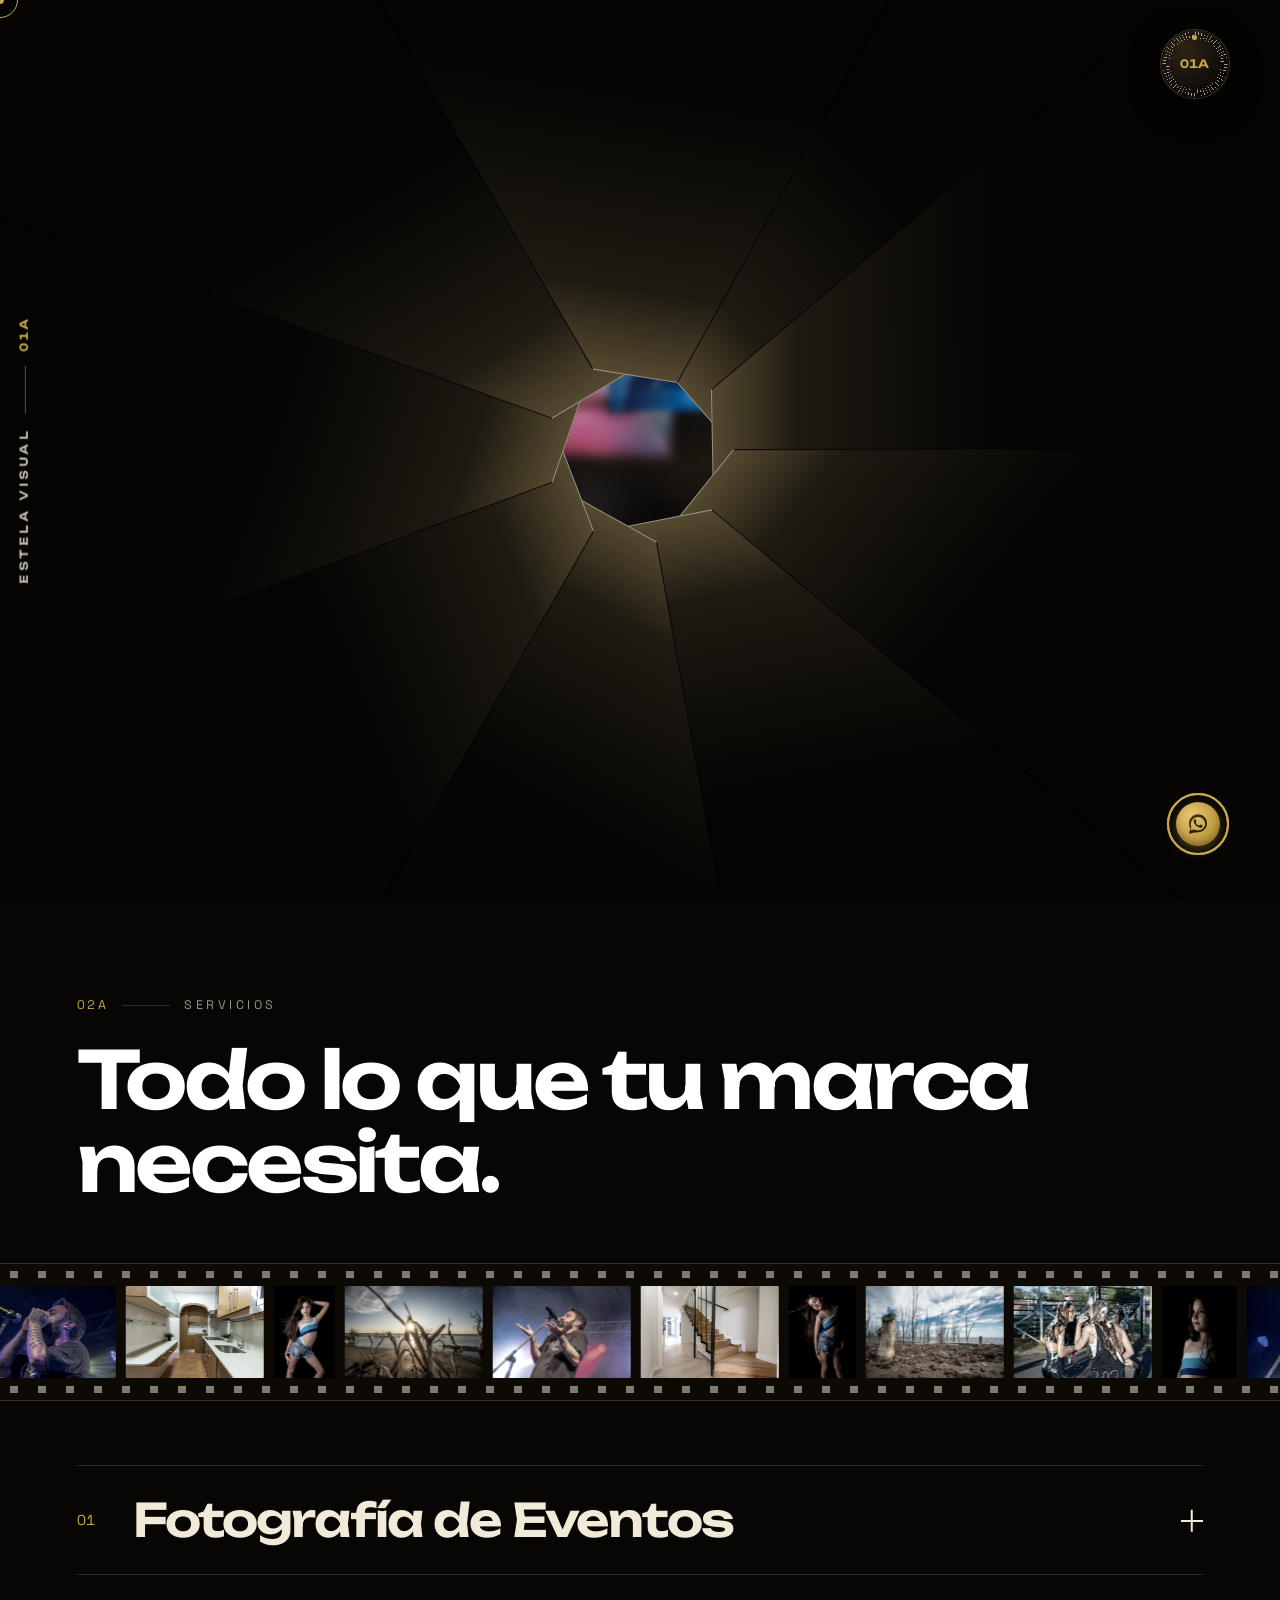
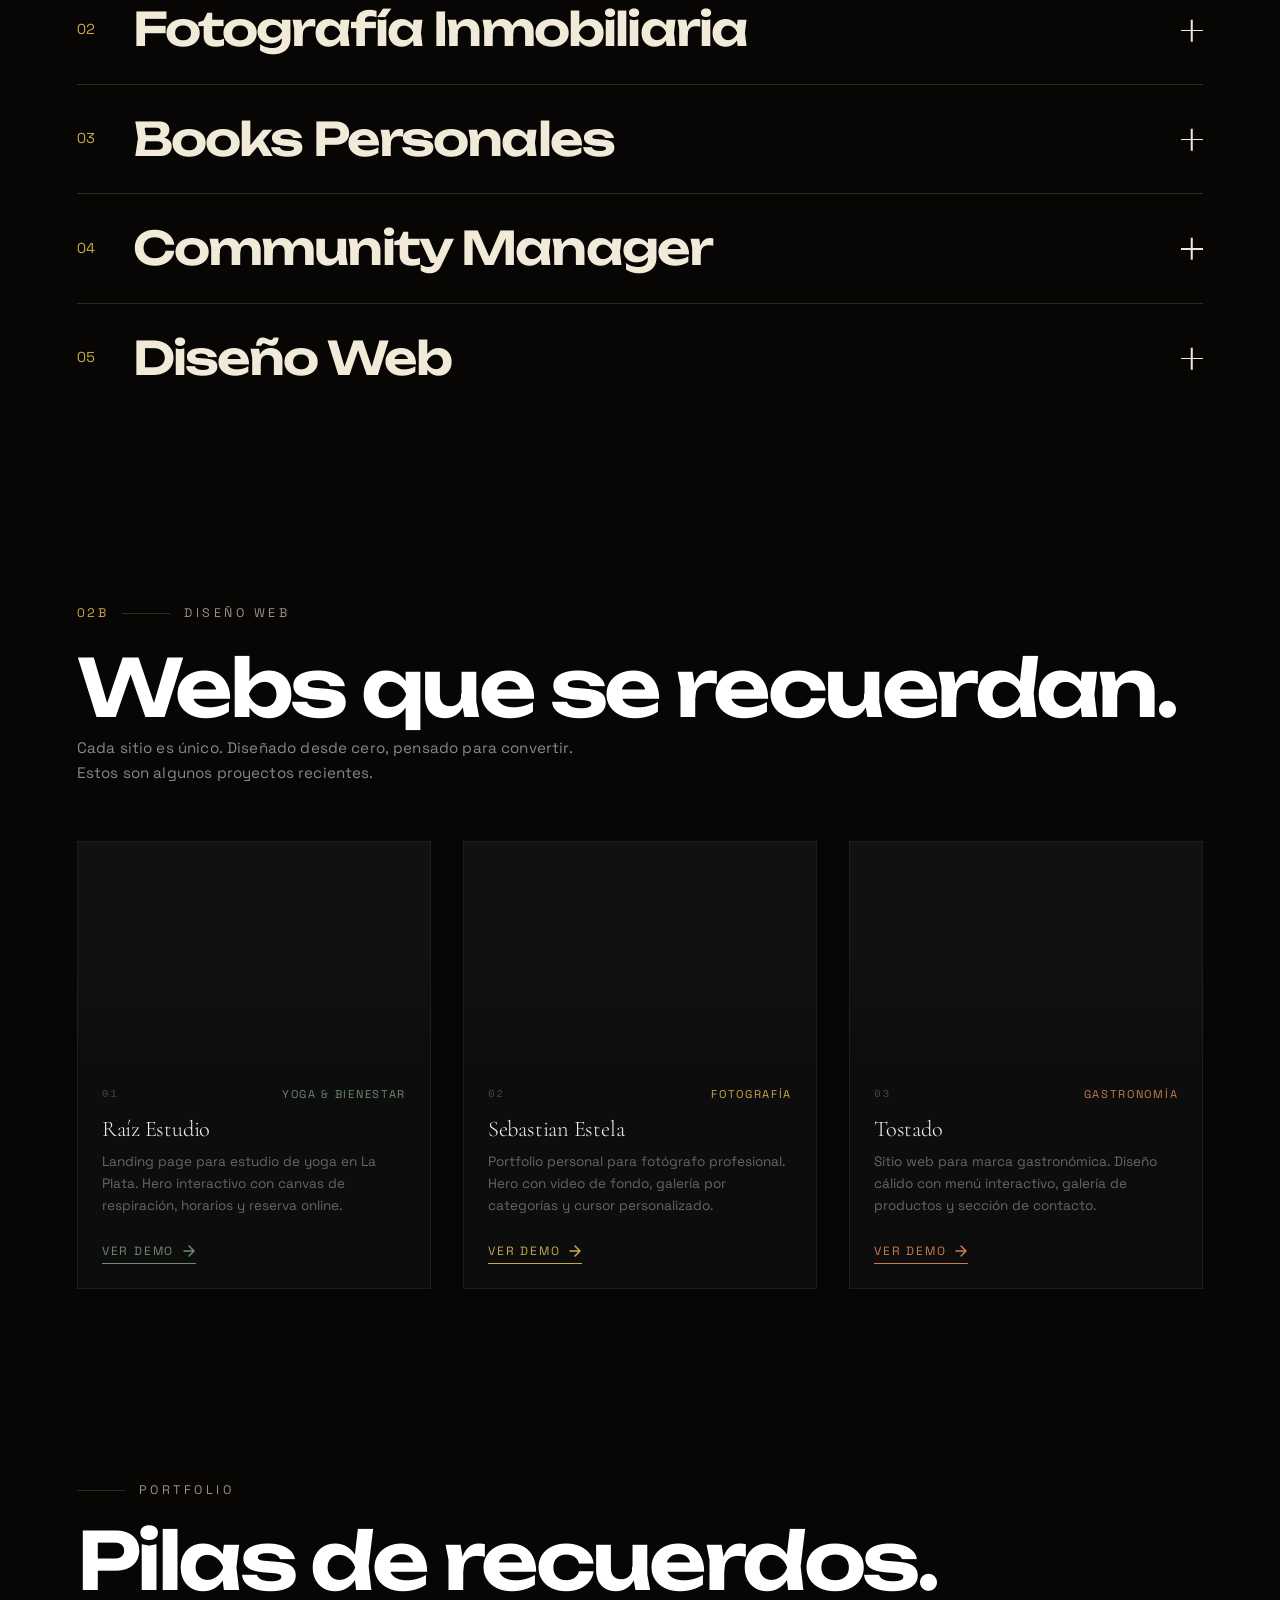
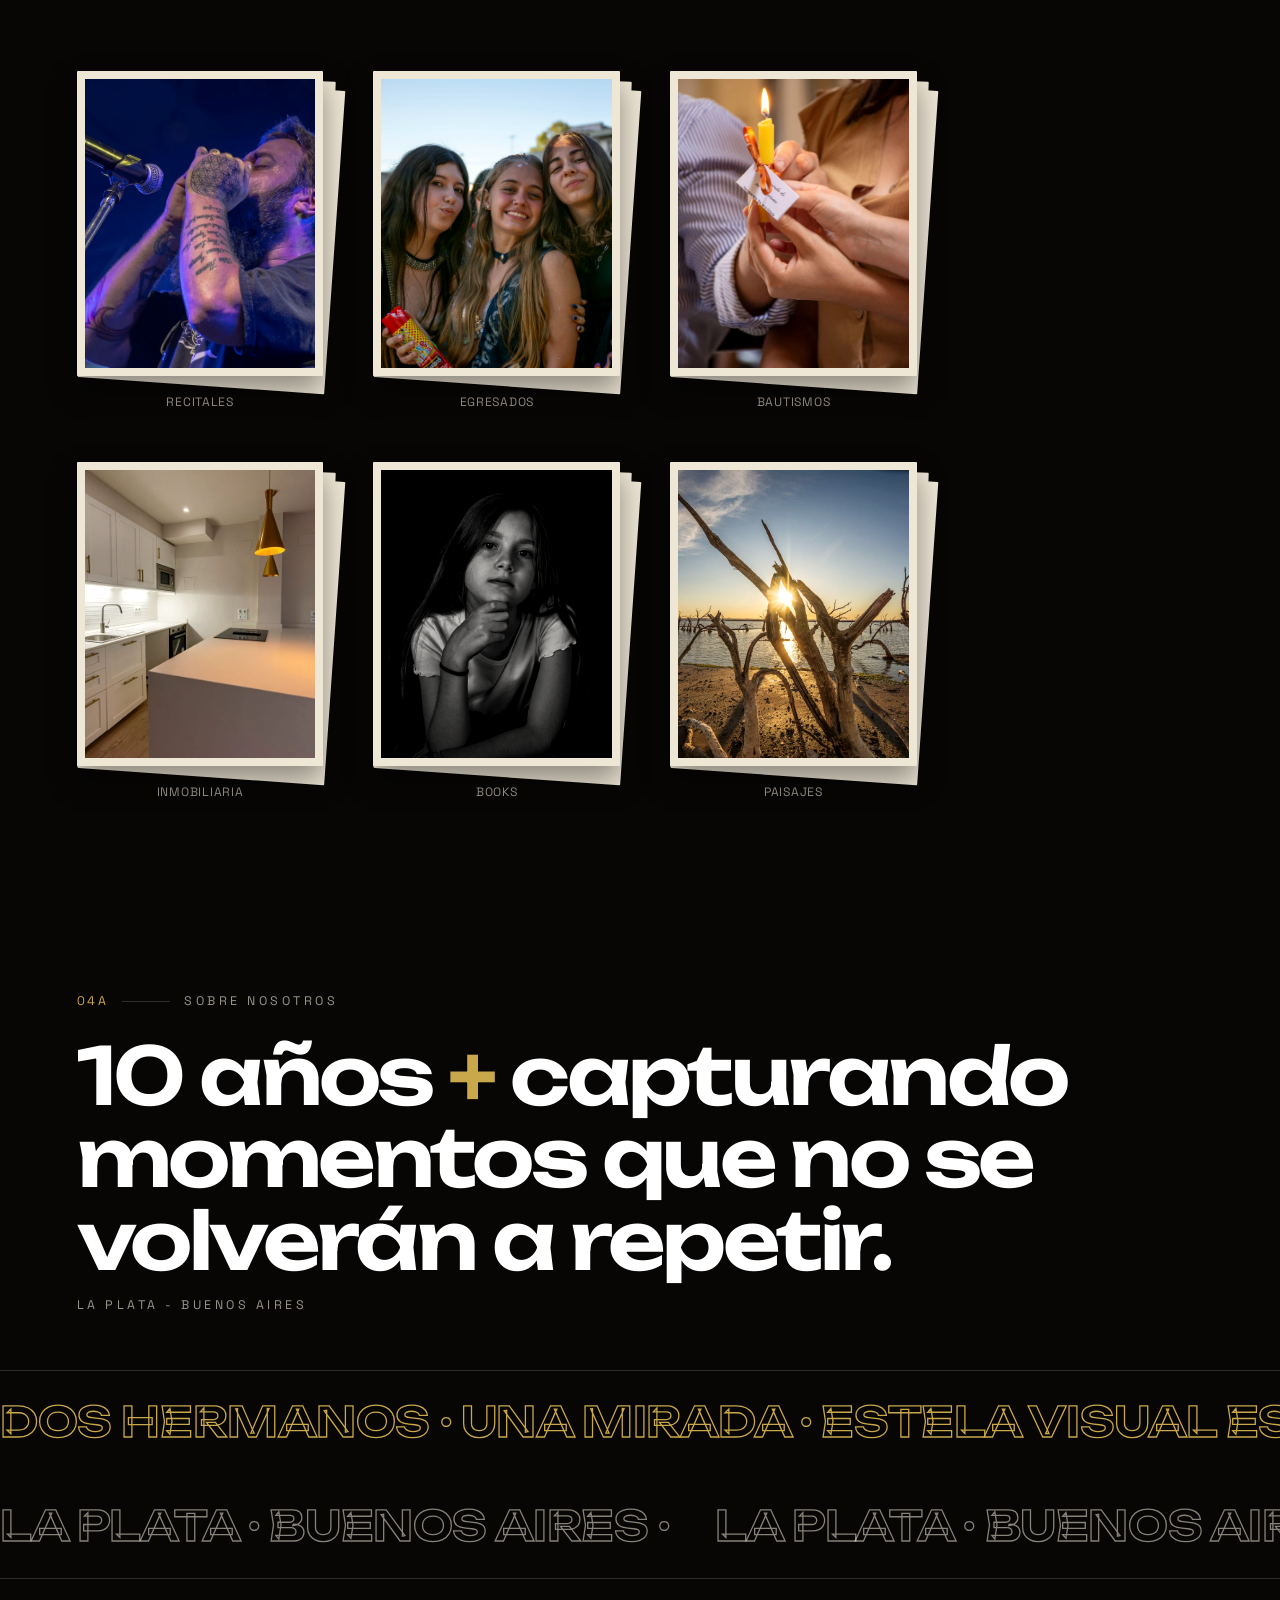
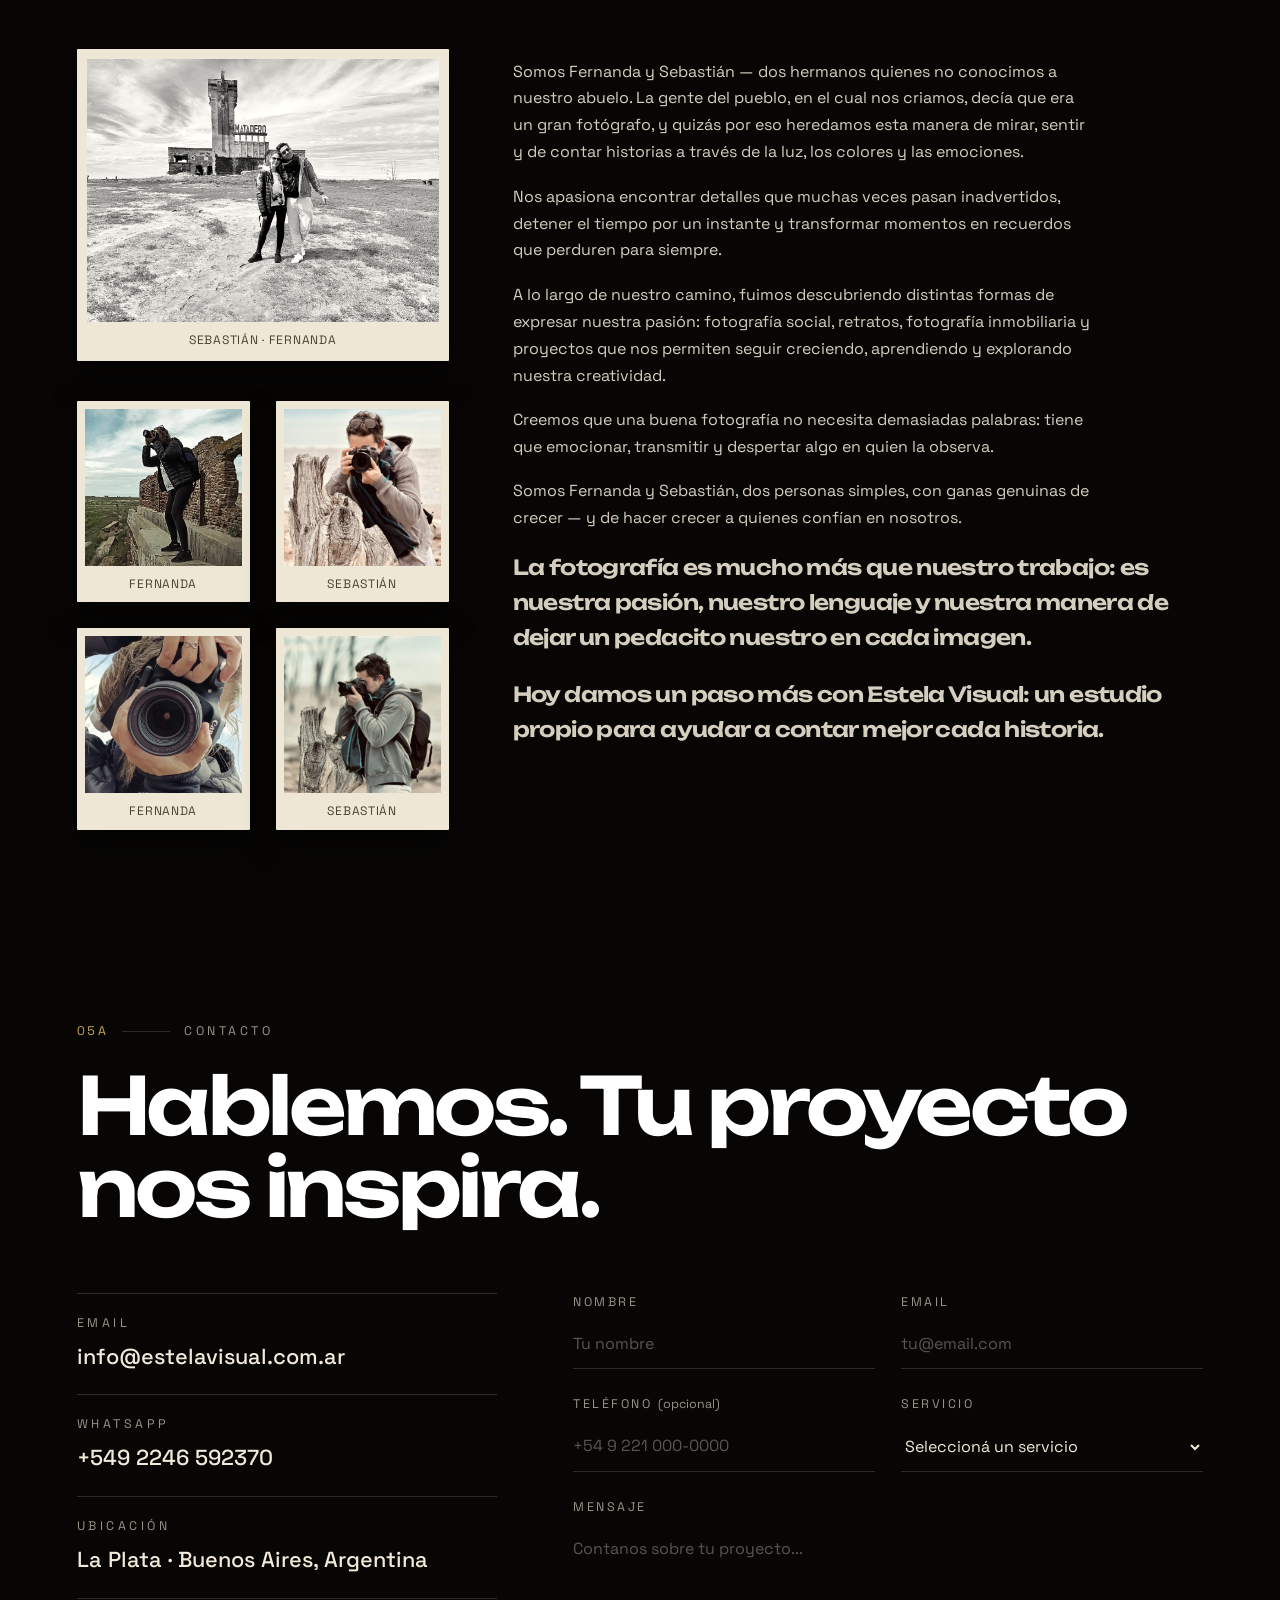
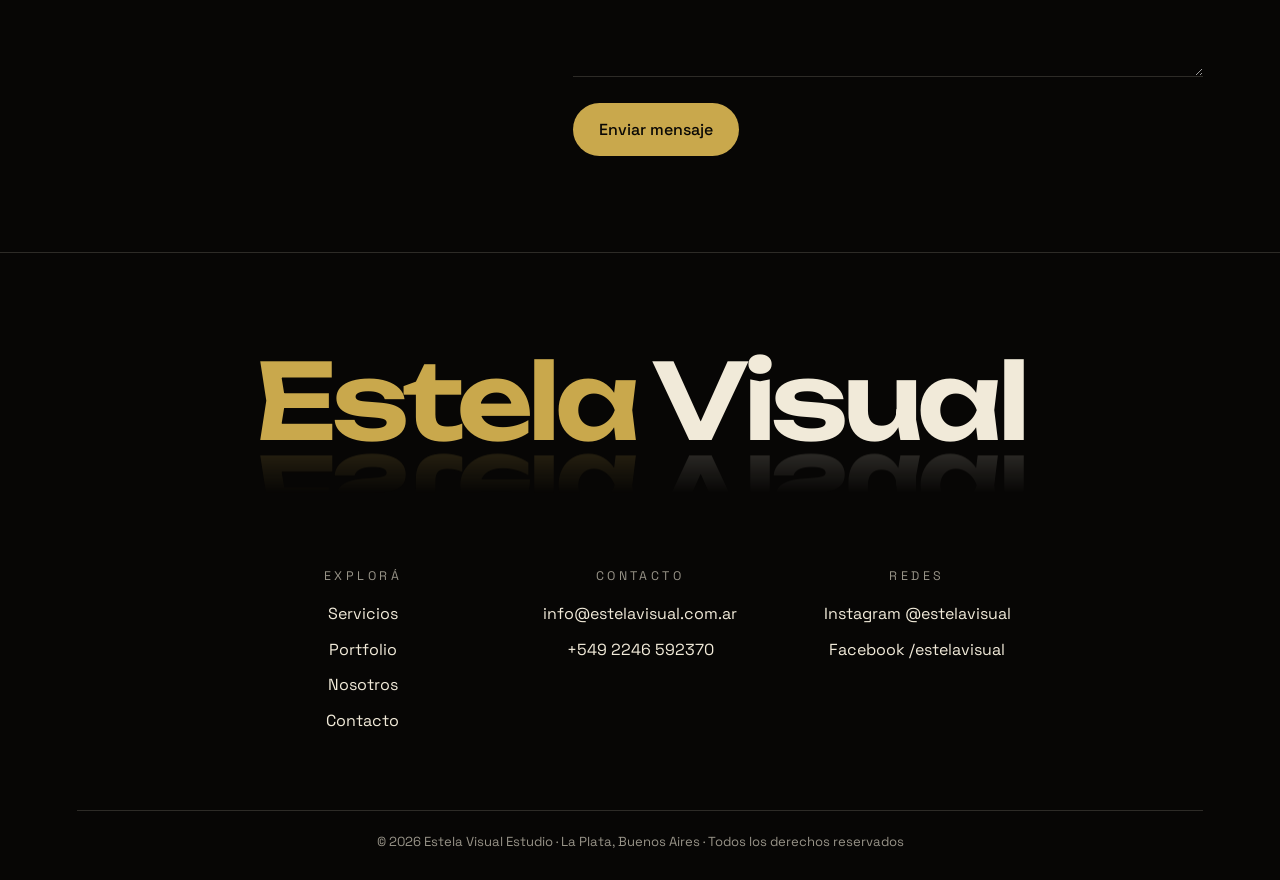
==== commit b4a219cb: "force cache bust" ====
--- a/index.html
+++ b/index.html
@@ -219,4 +219,4 @@
   <body>
     <div id="root"></div>
   </body>
-</html>+</html>
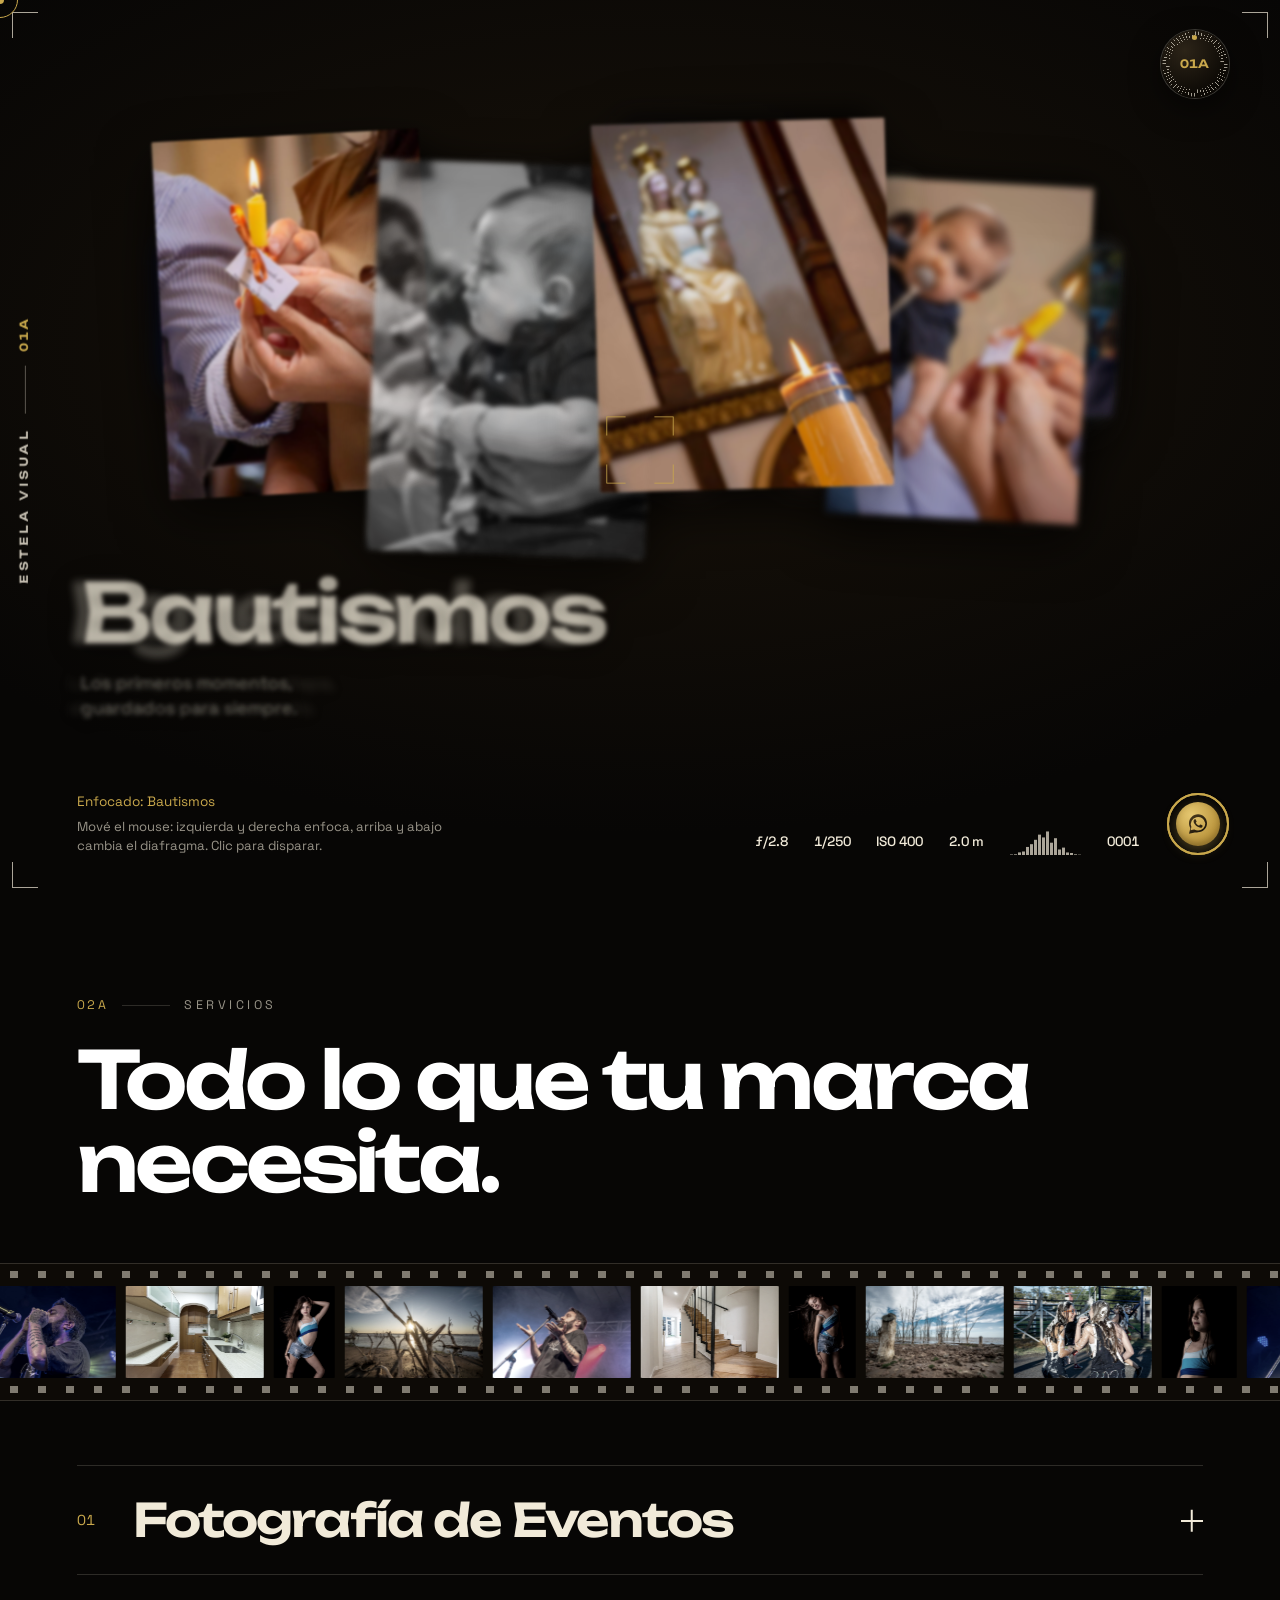
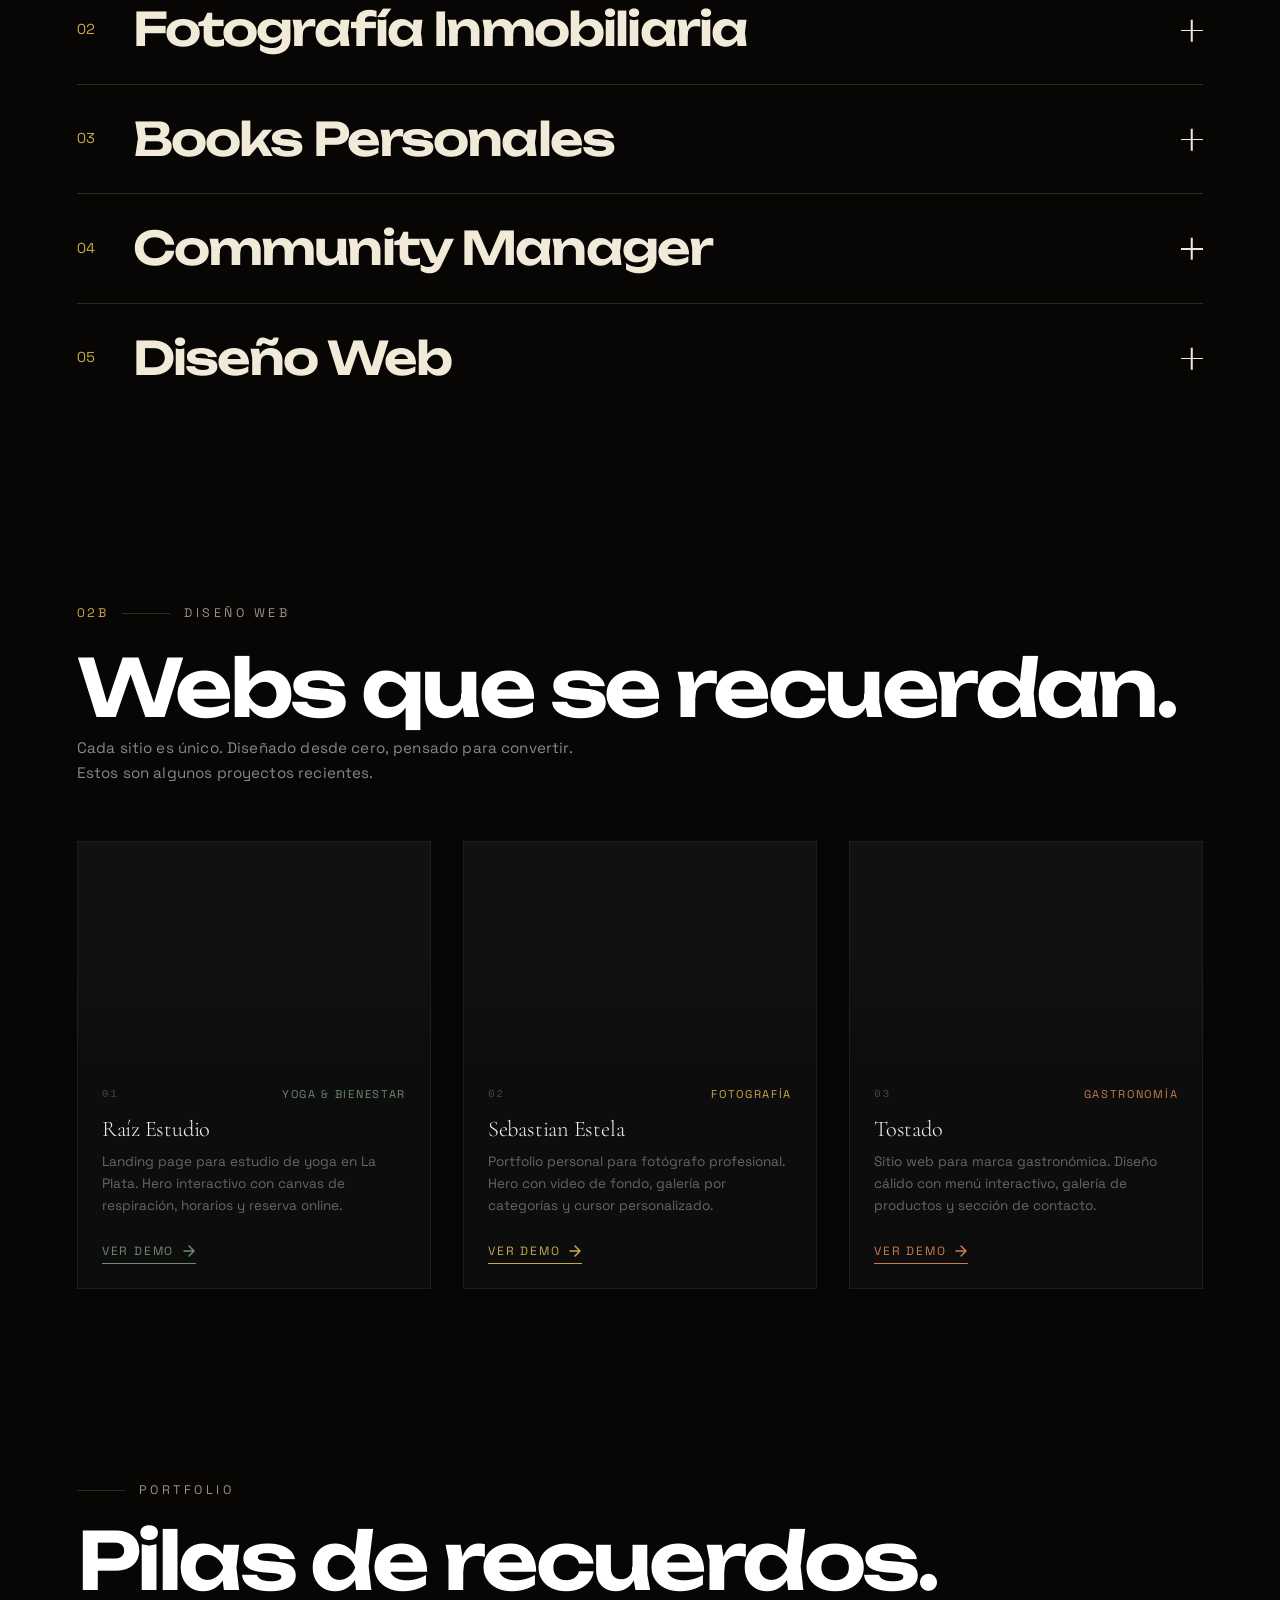
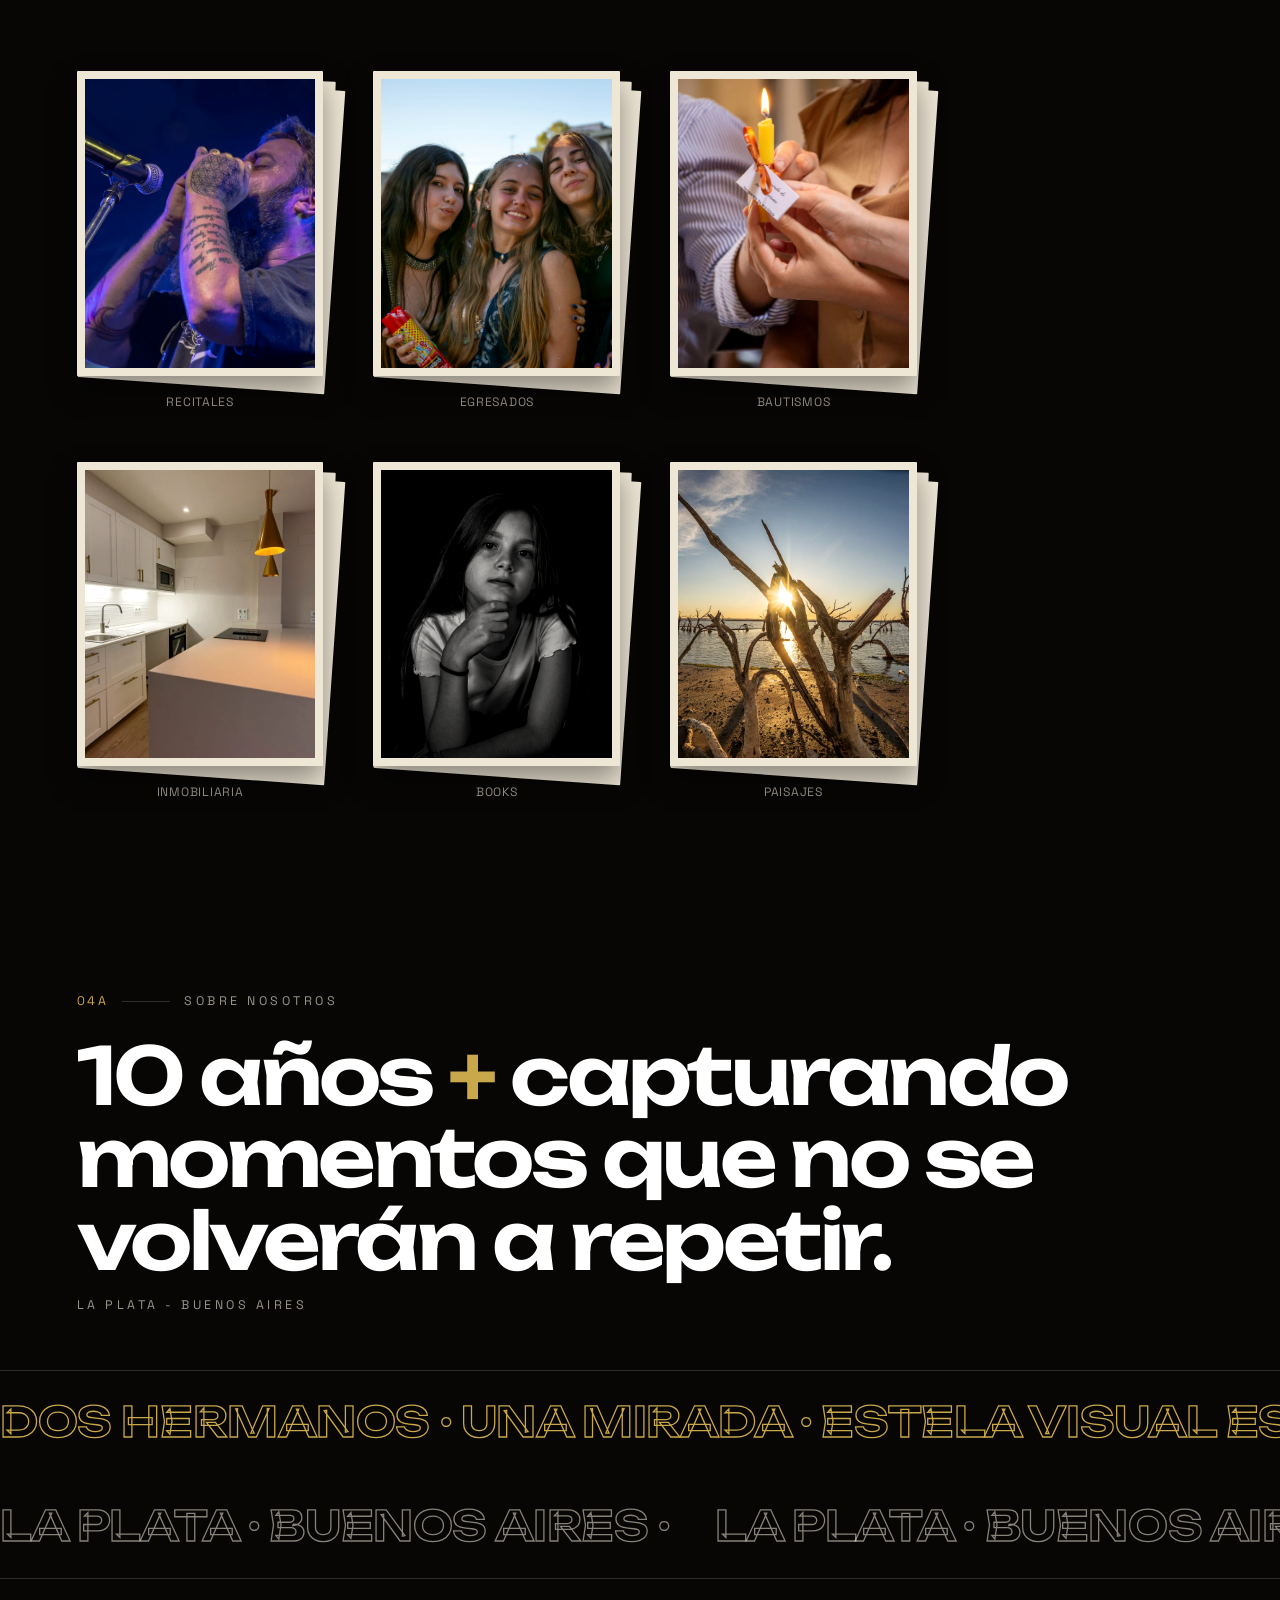
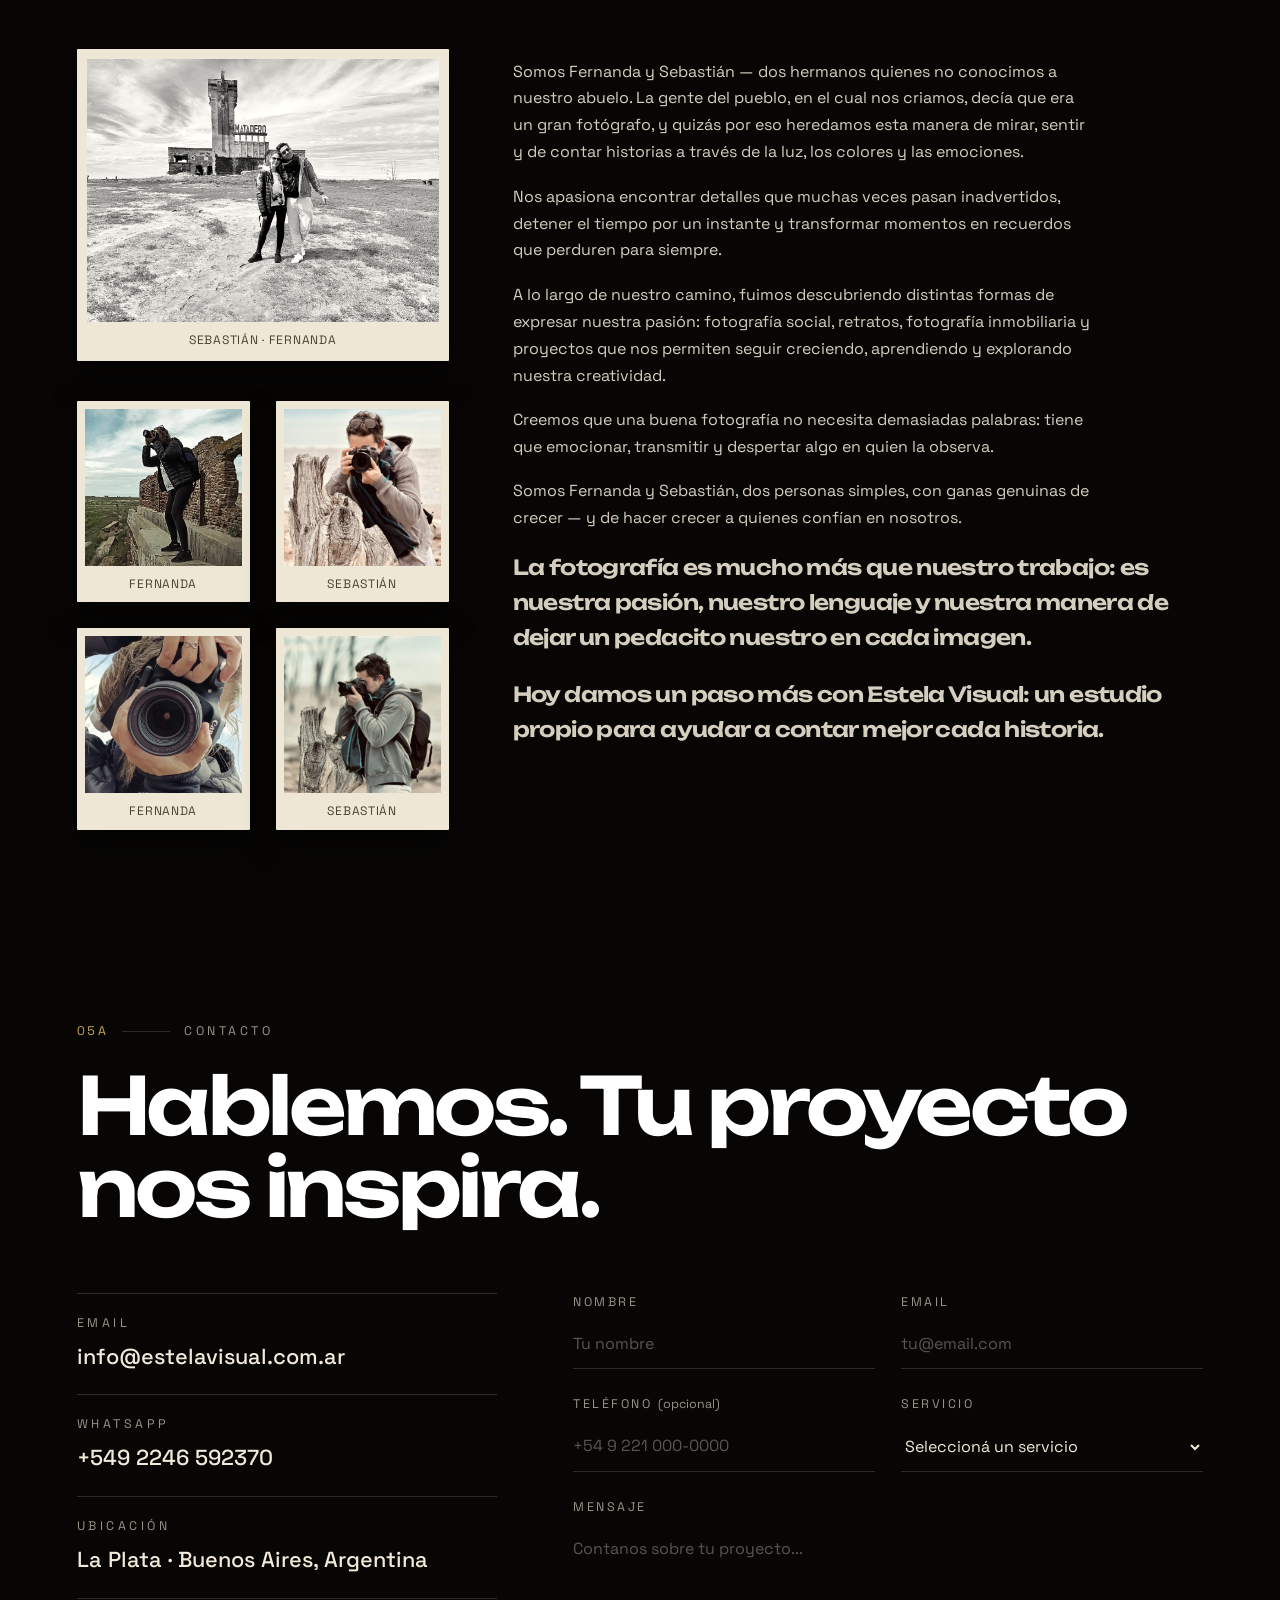
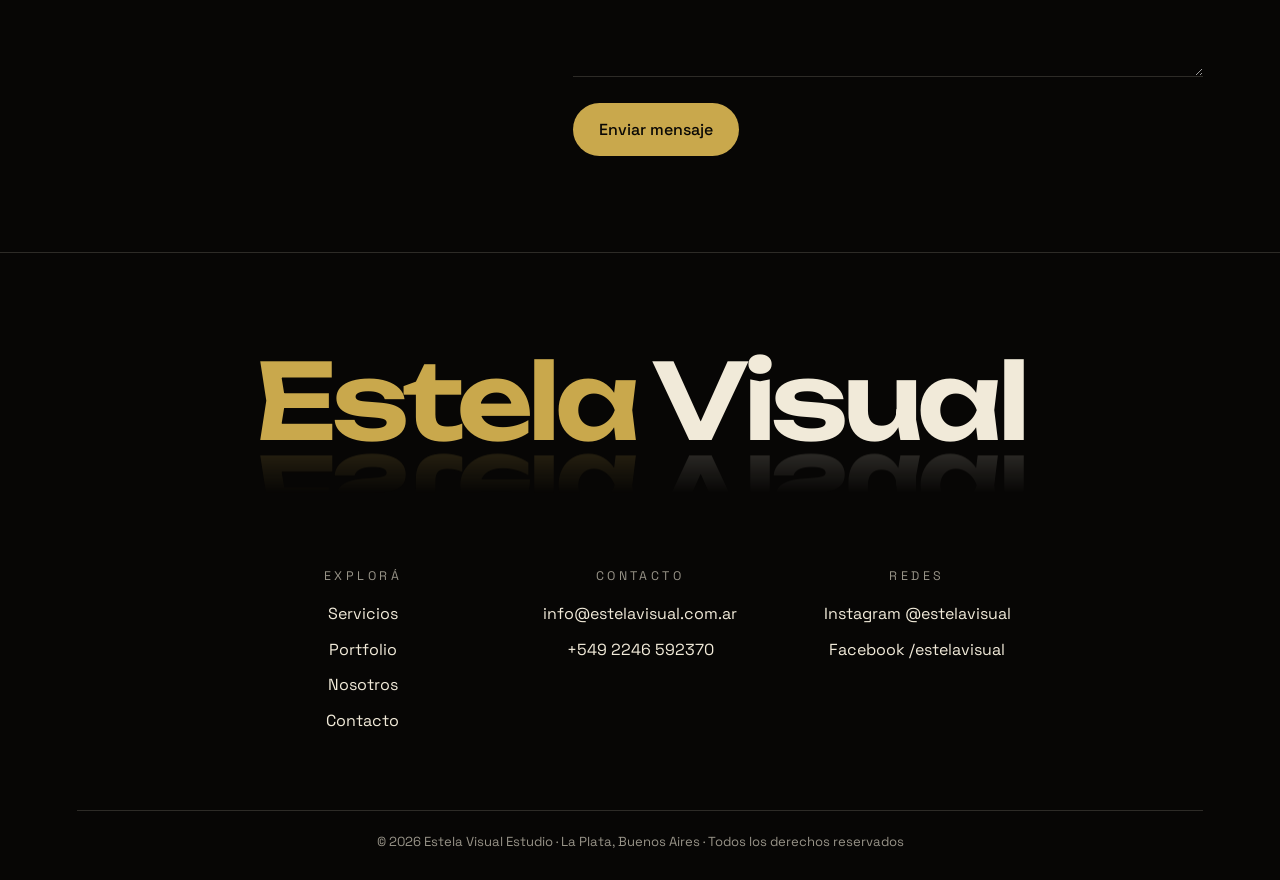
==== commit ad96e2b7: "fix encoding force redeploy" ====
--- a/index.html
+++ b/index.html
@@ -1,4 +1,4 @@
-<!doctype html>
+﻿<!doctype html>
 <html lang="es">
   <head>
 <!-- Google tag (gtag.js) -->
@@ -12,29 +12,29 @@
 </script>
     <meta charset="UTF-8" />
     <meta name="viewport" content="width=device-width, initial-scale=1.0" />
-    <title>Estela Visual Estudio | Fotografía · Community Manager · Diseño Web</title>
-    <meta name="description" content="Estudio creativo integral en La Plata, Buenos Aires. Fotografía de eventos, inmobiliaria, books personales, community manager y diseño web." />
-    <meta name="keywords" content="fotografía La Plata, community manager, diseño web, books personales, fotografía inmobiliaria, estudio creativo Buenos Aires" />
+    <title>Estela Visual Estudio | FotografÃ­a Â· Community Manager Â· DiseÃ±o Web</title>
+    <meta name="description" content="Estudio creativo integral en La Plata, Buenos Aires. FotografÃ­a de eventos, inmobiliaria, books personales, community manager y diseÃ±o web." />
+    <meta name="keywords" content="fotografÃ­a La Plata, community manager, diseÃ±o web, books personales, fotografÃ­a inmobiliaria, estudio creativo Buenos Aires" />
     <link rel="canonical" href="https://estelavisual.com.ar" />
     <link rel="icon" type="image/svg+xml" href="/favicon.svg" />
     <link rel="preload" as="image" href="/hero-bg.jpg" fetchpriority="high" />
 
     <!-- Open Graph -->
-    <meta property="og:title" content="Estela Visual Estudio | Fotografía · Community Manager · Diseño Web" />
-    <meta property="og:description" content="Estudio creativo integral en La Plata, Buenos Aires. Fotografía de eventos, inmobiliaria, books personales, community manager y diseño web." />
+    <meta property="og:title" content="Estela Visual Estudio | FotografÃ­a Â· Community Manager Â· DiseÃ±o Web" />
+    <meta property="og:description" content="Estudio creativo integral en La Plata, Buenos Aires. FotografÃ­a de eventos, inmobiliaria, books personales, community manager y diseÃ±o web." />
     <meta property="og:type" content="website" />
     <meta property="og:url" content="https://estelavisual.com.ar" />
     <meta property="og:image" content="https://estelavisual.com.ar/og-image.jpg" />
     <meta property="og:image:width" content="1200" />
     <meta property="og:image:height" content="630" />
-    <meta property="og:image:alt" content="Estela Visual Estudio - Fotografía y contenido visual profesional en La Plata, Buenos Aires" />
+    <meta property="og:image:alt" content="Estela Visual Estudio - FotografÃ­a y contenido visual profesional en La Plata, Buenos Aires" />
     <meta property="og:locale" content="es_AR" />
     <meta property="og:site_name" content="Estela Visual Estudio" />
 
     <!-- Twitter/X -->
     <meta name="twitter:card" content="summary_large_image" />
-    <meta name="twitter:title" content="Estela Visual Estudio | Fotografía · Community Manager · Diseño Web" />
-    <meta name="twitter:description" content="Estudio creativo integral en La Plata, Buenos Aires. Fotografía de eventos, inmobiliaria, books personales, community manager y diseño web." />
+    <meta name="twitter:title" content="Estela Visual Estudio | FotografÃ­a Â· Community Manager Â· DiseÃ±o Web" />
+    <meta name="twitter:description" content="Estudio creativo integral en La Plata, Buenos Aires. FotografÃ­a de eventos, inmobiliaria, books personales, community manager y diseÃ±o web." />
     <meta name="twitter:image" content="https://estelavisual.com.ar/og-image.jpg" />
 
     <!-- Fonts -->
@@ -47,7 +47,7 @@
   "@context": "https://schema.org",
   "@type": "LocalBusiness",
   "name": "Estela Visual Estudio",
-  "description": "Estudio creativo integral en La Plata, Buenos Aires. Fotografía de eventos, inmobiliaria, books personales, community manager y diseño web.",
+  "description": "Estudio creativo integral en La Plata, Buenos Aires. FotografÃ­a de eventos, inmobiliaria, books personales, community manager y diseÃ±o web.",
   "url": "https://estelavisual.com.ar",
   "logo": "https://estelavisual.com.ar/logo.png",
   "image": [
@@ -55,8 +55,8 @@
     "https://estelavisual.com.ar/nosotros.jpeg"
   ],
   "founder": [
-    { "@type": "Person", "name": "Sebastián", "jobTitle": "Fotógrafo" },
-    { "@type": "Person", "name": "Fernanda", "jobTitle": "Fotógrafa" }
+    { "@type": "Person", "name": "SebastiÃ¡n", "jobTitle": "FotÃ³grafo" },
+    { "@type": "Person", "name": "Fernanda", "jobTitle": "FotÃ³grafa" }
   ],
   "telephone": "+5492246592370",
   "email": "info@estelavisual.com.ar",
@@ -86,11 +86,11 @@
     "geoRadius": "50000"
   },
   "knowsAbout": [
-    "Fotografía de eventos",
-    "Fotografía inmobiliaria",
+    "FotografÃ­a de eventos",
+    "FotografÃ­a inmobiliaria",
     "Books personales",
     "Community Manager",
-    "Diseño Web"
+    "DiseÃ±o Web"
   ],
   "hasOfferCatalog": {
     "@type": "OfferCatalog",
@@ -100,16 +100,16 @@
         "@type": "Offer",
         "itemOffered": {
           "@type": "Service",
-          "name": "Fotografía de Eventos",
-          "description": "Cobertura fotográfica editorial de eventos sociales y corporativos en La Plata y Buenos Aires."
-        }
-      },
-      {
-        "@type": "Offer",
-        "itemOffered": {
-          "@type": "Service",
-          "name": "Fotografía Inmobiliaria",
-          "description": "Fotografía profesional de propiedades para inmobiliarias y desarrolladoras en La Plata y Buenos Aires.",
+          "name": "FotografÃ­a de Eventos",
+          "description": "Cobertura fotogrÃ¡fica editorial de eventos sociales y corporativos en La Plata y Buenos Aires."
+        }
+      },
+      {
+        "@type": "Offer",
+        "itemOffered": {
+          "@type": "Service",
+          "name": "FotografÃ­a Inmobiliaria",
+          "description": "FotografÃ­a profesional de propiedades para inmobiliarias y desarrolladoras en La Plata y Buenos Aires.",
           "offers": {
             "@type": "AggregateOffer",
             "lowPrice": "40000",
@@ -123,7 +123,7 @@
         "itemOffered": {
           "@type": "Service",
           "name": "Books Personales",
-          "description": "Sesiones de fotografía personal para potenciar tu presencia e imagen profesional.",
+          "description": "Sesiones de fotografÃ­a personal para potenciar tu presencia e imagen profesional.",
           "offers": {
             "@type": "Offer",
             "price": "60000",
@@ -136,7 +136,7 @@
         "itemOffered": {
           "@type": "Service",
           "name": "Community Manager",
-          "description": "Gestión estratégica de redes sociales con contenido que conecta y comunidades que crecen.",
+          "description": "GestiÃ³n estratÃ©gica de redes sociales con contenido que conecta y comunidades que crecen.",
           "offers": {
             "@type": "AggregateOffer",
             "lowPrice": "60000",
@@ -149,8 +149,8 @@
         "@type": "Offer",
         "itemOffered": {
           "@type": "Service",
-          "name": "Diseño Web",
-          "description": "Diseño y desarrollo de sitios web enfocados en conversión y experiencia de usuario."
+          "name": "DiseÃ±o Web",
+          "description": "DiseÃ±o y desarrollo de sitios web enfocados en conversiÃ³n y experiencia de usuario."
         }
       },
       {
@@ -172,15 +172,15 @@
   "mainEntity": [
     {
       "@type": "Question",
-      "name": "¿Cuánto cuesta una sesión de fotografía inmobiliaria?",
-      "acceptedAnswer": {
-        "@type": "Answer",
-        "text": "Nuestros paquetes de fotografía inmobiliaria van desde $40.000 ARS (básico, 15 fotos) hasta $75.000 ARS (elite, 35 fotos + reel + copy). También ofrecemos planes especiales para inmobiliarias con varias propiedades mensuales."
-      }
-    },
-    {
-      "@type": "Question",
-      "name": "¿Cuánto cuesta un book personal?",
+      "name": "Â¿CuÃ¡nto cuesta una sesiÃ³n de fotografÃ­a inmobiliaria?",
+      "acceptedAnswer": {
+        "@type": "Answer",
+        "text": "Nuestros paquetes de fotografÃ­a inmobiliaria van desde $40.000 ARS (bÃ¡sico, 15 fotos) hasta $75.000 ARS (elite, 35 fotos + reel + copy). TambiÃ©n ofrecemos planes especiales para inmobiliarias con varias propiedades mensuales."
+      }
+    },
+    {
+      "@type": "Question",
+      "name": "Â¿CuÃ¡nto cuesta un book personal?",
       "acceptedAnswer": {
         "@type": "Answer",
         "text": "Nuestros books personales tienen un precio de $60.000 ARS e incluyen 25 a 30 fotos editadas con entrega por Drive en 48 horas."
@@ -188,26 +188,26 @@
     },
     {
       "@type": "Question",
-      "name": "¿Dónde trabajan? ¿Solo en La Plata?",
-      "acceptedAnswer": {
-        "@type": "Answer",
-        "text": "Estamos basados en La Plata, Buenos Aires, pero trabajamos en toda la región metropolitana con un radio de cobertura de 50 km. También podemos coordinar trabajos en otras ciudades de Argentina."
-      }
-    },
-    {
-      "@type": "Question",
-      "name": "¿Qué incluye el servicio de Community Manager?",
-      "acceptedAnswer": {
-        "@type": "Answer",
-        "text": "Ofrecemos tres planes: Básico (12 posts/mes desde $60.000 ARS), Intermedio (20 posts + stories/mes desde $90.000 ARS) y Elite (plan completo mensual a medida). Todos incluyen gestión estratégica de redes sociales y contenido que conecta con tu audiencia."
-      }
-    },
-    {
-      "@type": "Question",
-      "name": "¿En cuánto tiempo recibo las fotos?",
-      "acceptedAnswer": {
-        "@type": "Answer",
-        "text": "Ofrecemos entrega prioritaria en 24 horas para trabajos urgentes. Para sesiones estándar, la entrega es de 48 horas via Google Drive."
+      "name": "Â¿DÃ³nde trabajan? Â¿Solo en La Plata?",
+      "acceptedAnswer": {
+        "@type": "Answer",
+        "text": "Estamos basados en La Plata, Buenos Aires, pero trabajamos en toda la regiÃ³n metropolitana con un radio de cobertura de 50 km. TambiÃ©n podemos coordinar trabajos en otras ciudades de Argentina."
+      }
+    },
+    {
+      "@type": "Question",
+      "name": "Â¿QuÃ© incluye el servicio de Community Manager?",
+      "acceptedAnswer": {
+        "@type": "Answer",
+        "text": "Ofrecemos tres planes: BÃ¡sico (12 posts/mes desde $60.000 ARS), Intermedio (20 posts + stories/mes desde $90.000 ARS) y Elite (plan completo mensual a medida). Todos incluyen gestiÃ³n estratÃ©gica de redes sociales y contenido que conecta con tu audiencia."
+      }
+    },
+    {
+      "@type": "Question",
+      "name": "Â¿En cuÃ¡nto tiempo recibo las fotos?",
+      "acceptedAnswer": {
+        "@type": "Answer",
+        "text": "Ofrecemos entrega prioritaria en 24 horas para trabajos urgentes. Para sesiones estÃ¡ndar, la entrega es de 48 horas via Google Drive."
       }
     }
   ]
@@ -220,3 +220,4 @@
     <div id="root"></div>
   </body>
 </html>
+
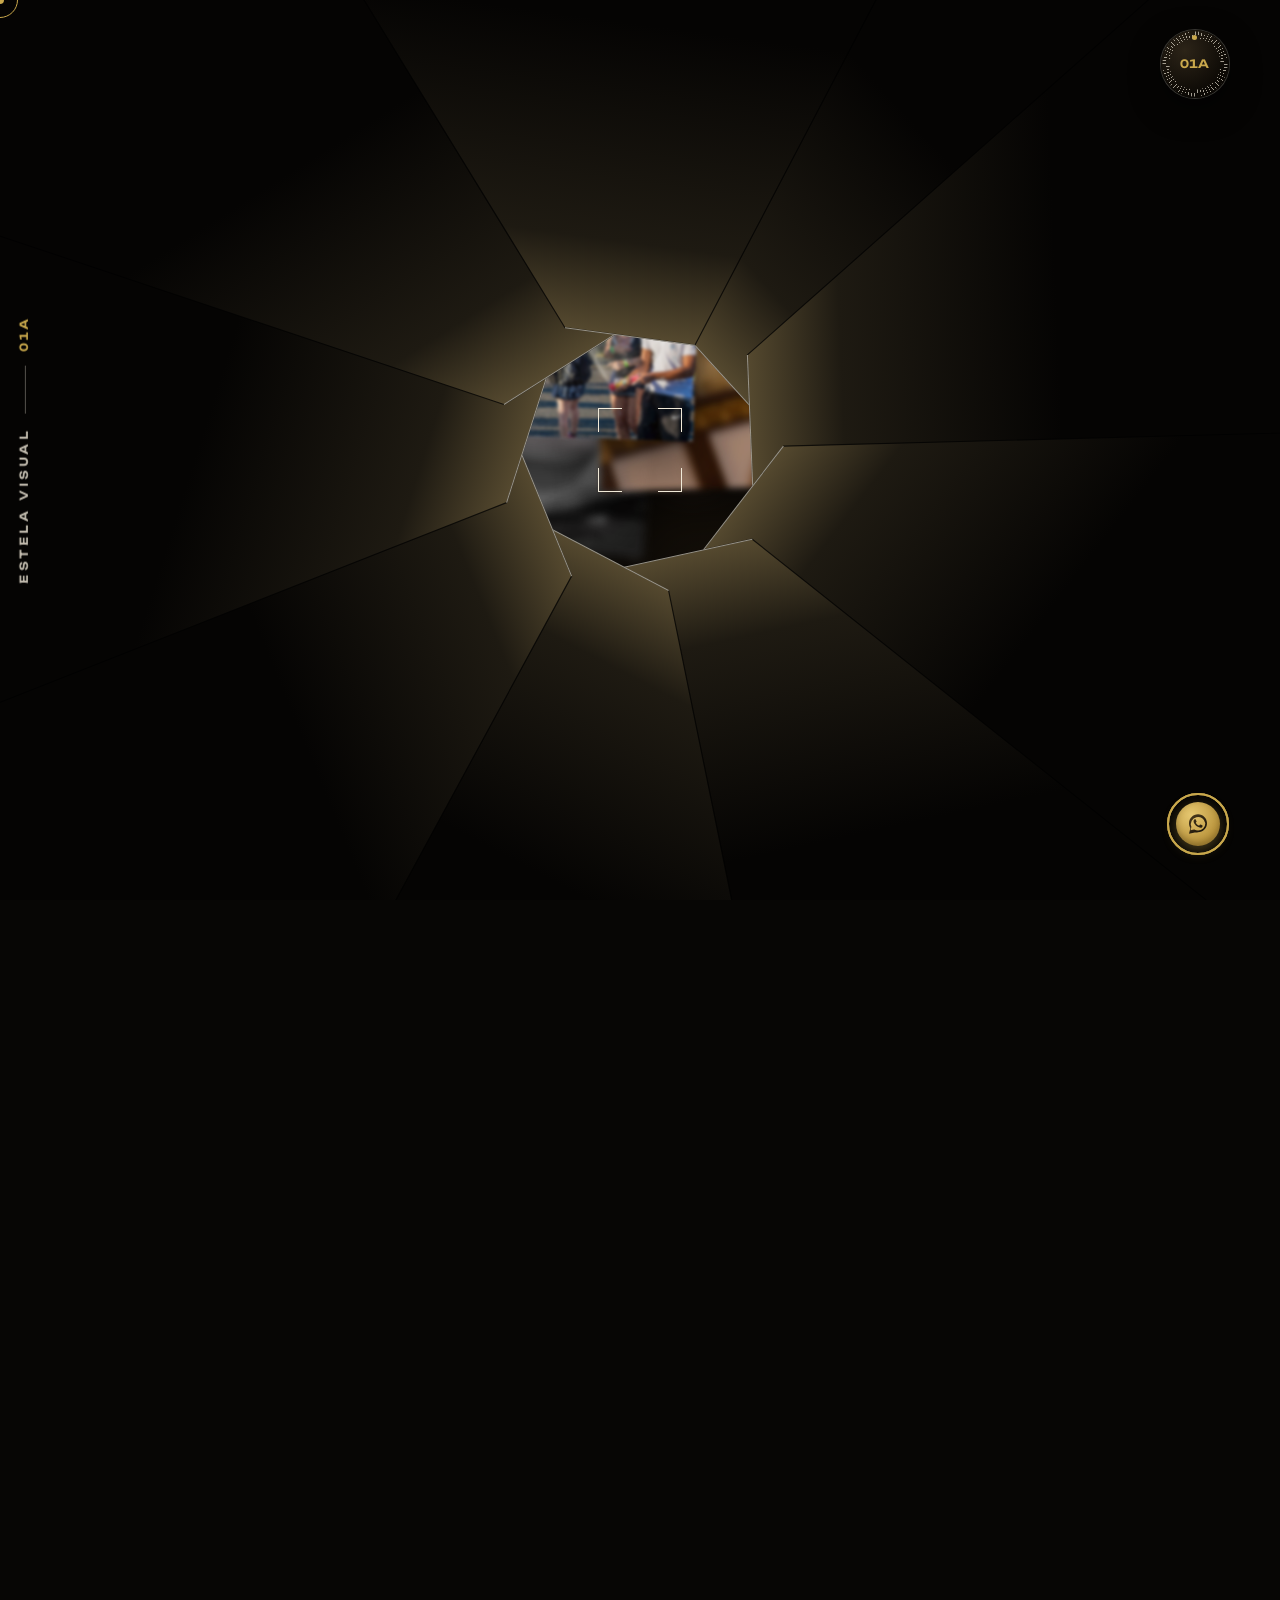
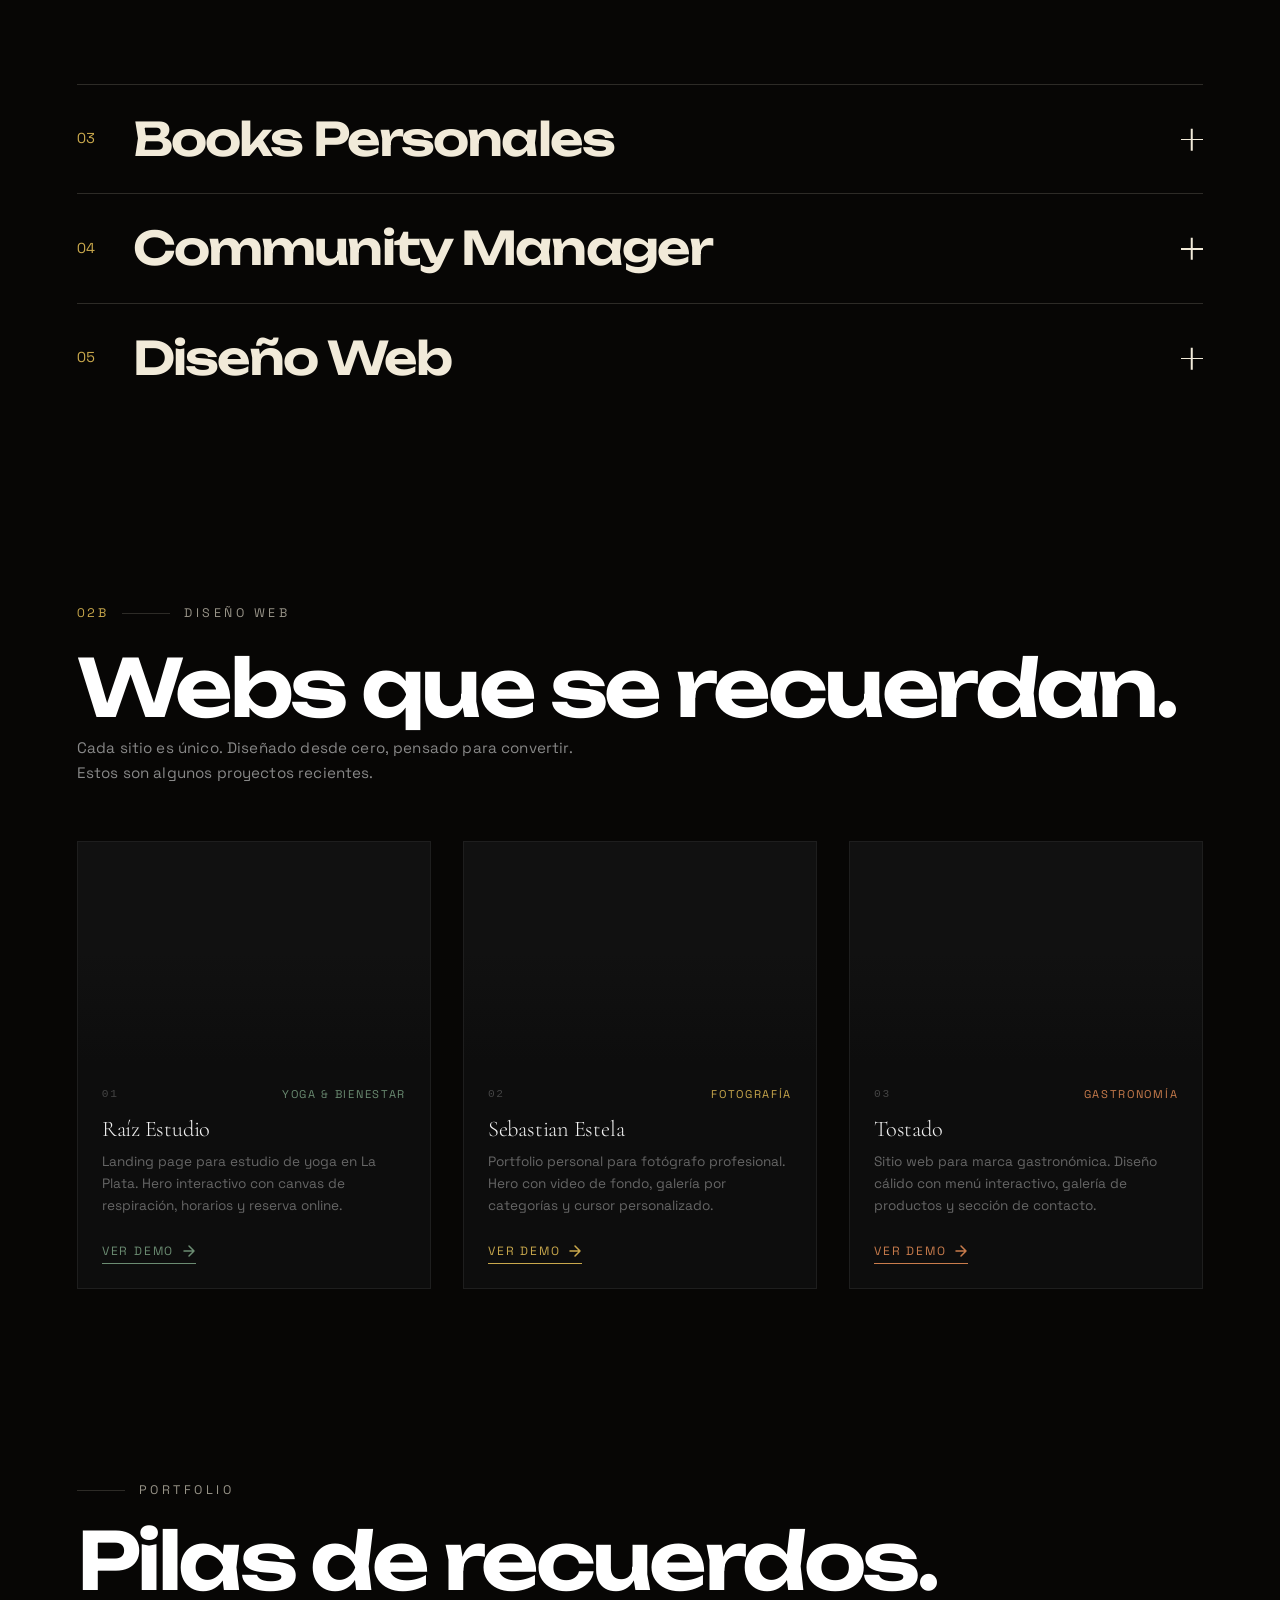
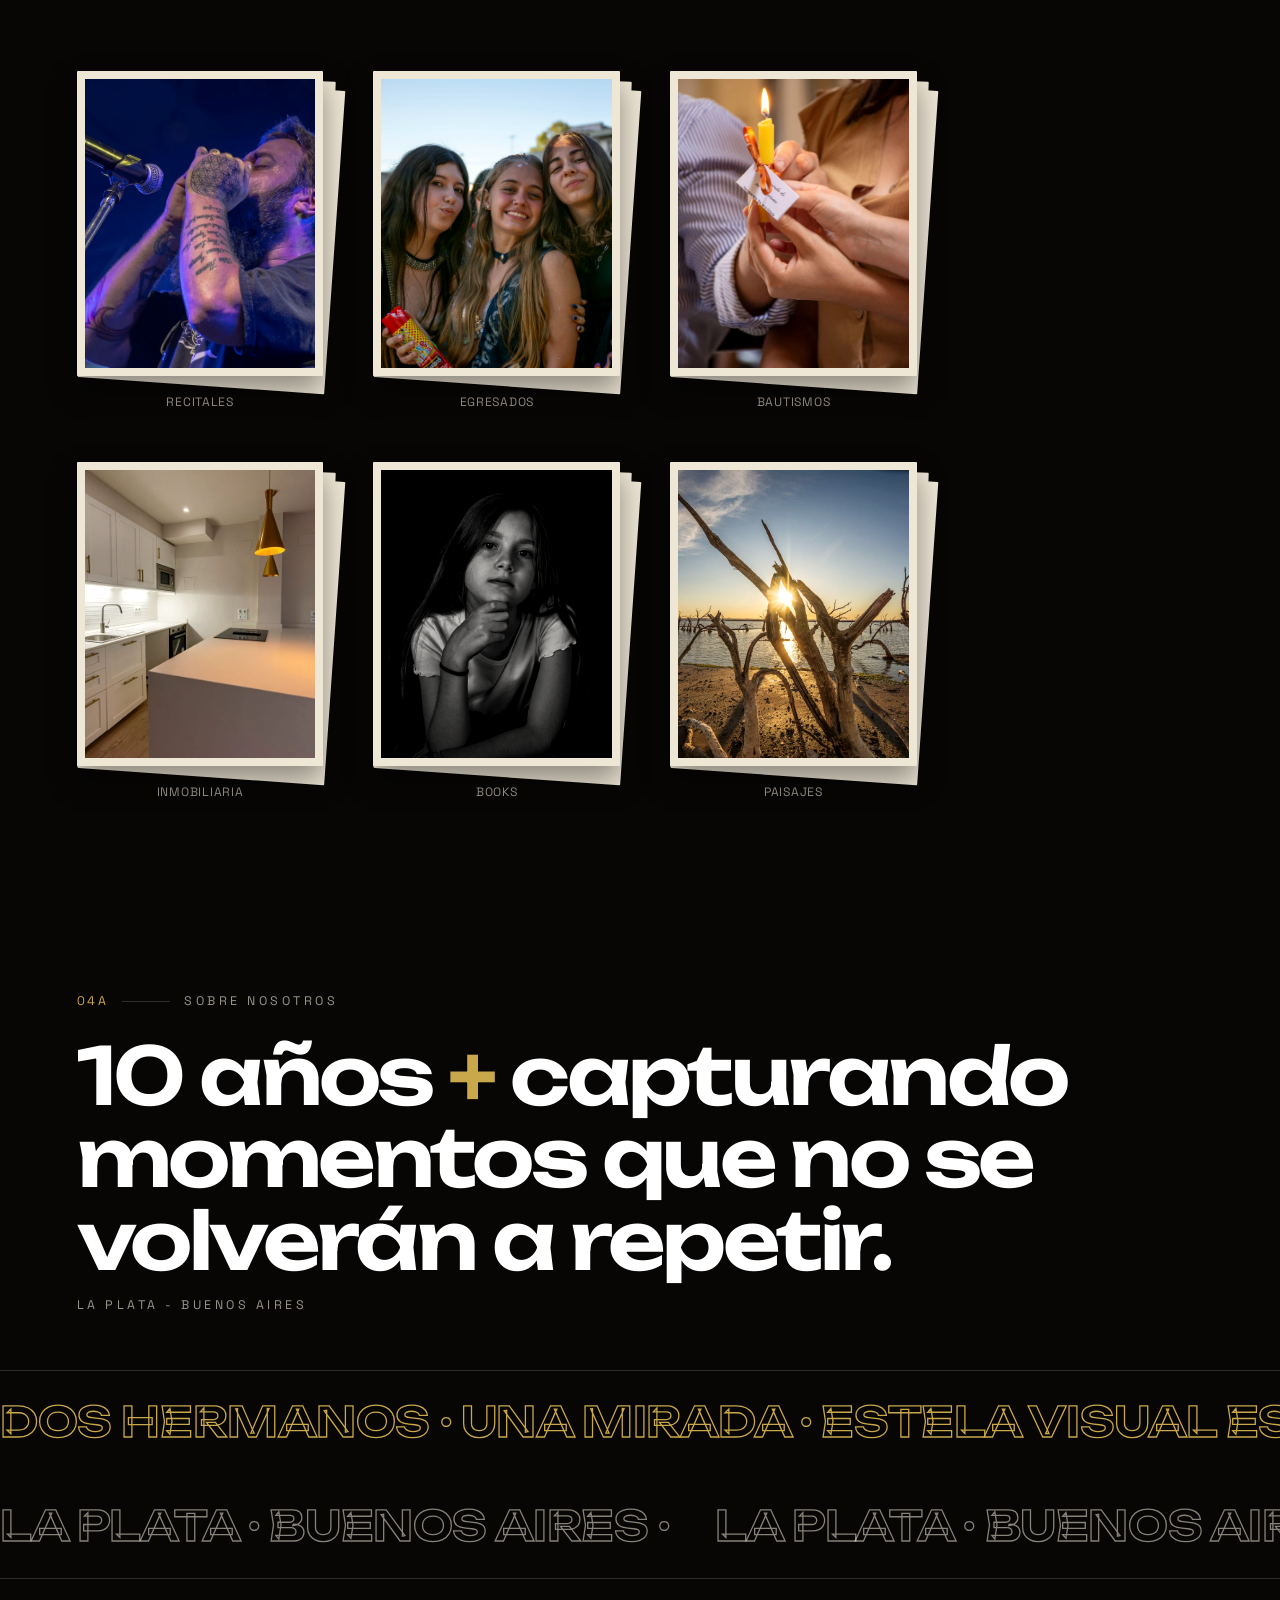
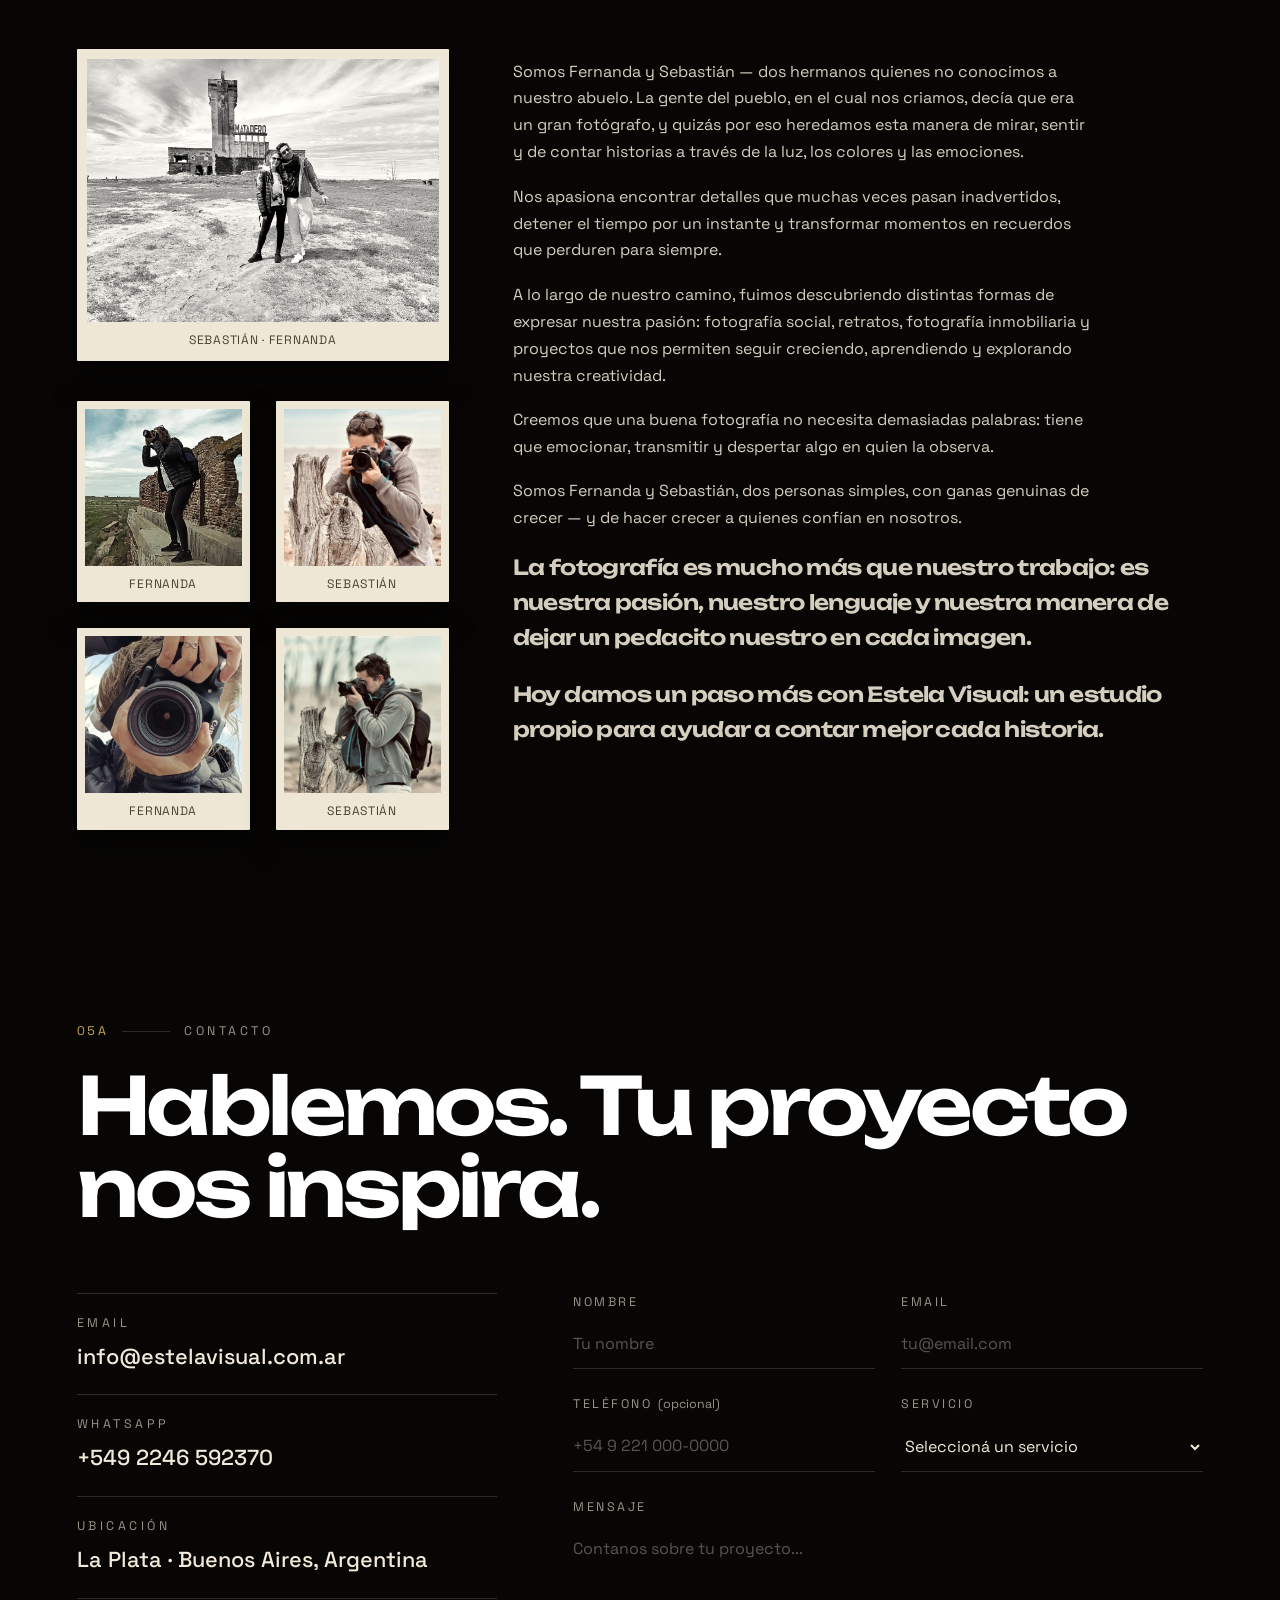
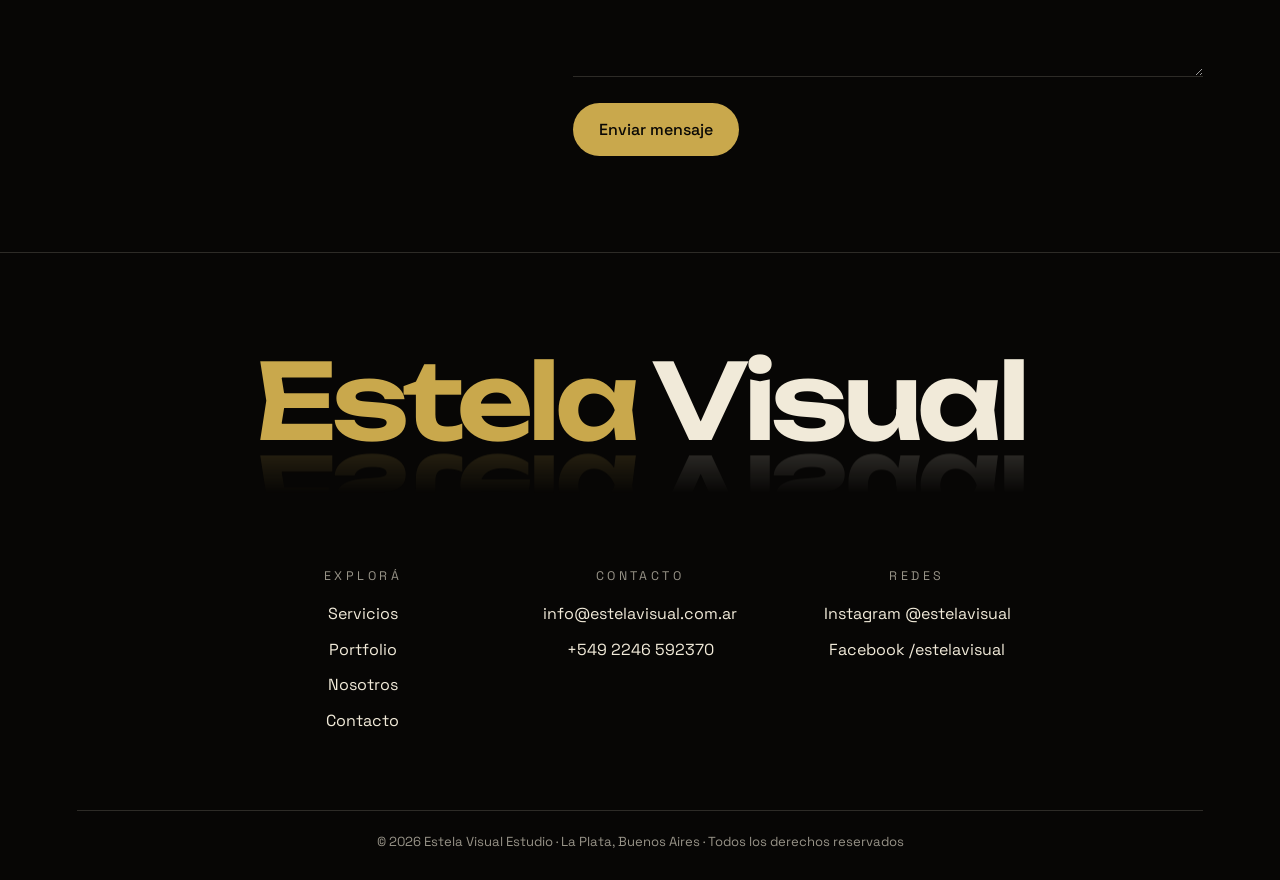
==== commit 1b1a83e3: "fix asset names" ====
--- a/index.html
+++ b/index.html
@@ -1,4 +1,4 @@
-﻿<!doctype html>
+<!doctype html>
 <html lang="es">
   <head>
 <!-- Google tag (gtag.js) -->
@@ -12,29 +12,29 @@
 </script>
     <meta charset="UTF-8" />
     <meta name="viewport" content="width=device-width, initial-scale=1.0" />
-    <title>Estela Visual Estudio | FotografÃ­a Â· Community Manager Â· DiseÃ±o Web</title>
-    <meta name="description" content="Estudio creativo integral en La Plata, Buenos Aires. FotografÃ­a de eventos, inmobiliaria, books personales, community manager y diseÃ±o web." />
-    <meta name="keywords" content="fotografÃ­a La Plata, community manager, diseÃ±o web, books personales, fotografÃ­a inmobiliaria, estudio creativo Buenos Aires" />
+    <title>Estela Visual Estudio | Fotografía · Community Manager · Diseño Web</title>
+    <meta name="description" content="Estudio creativo integral en La Plata, Buenos Aires. Fotografía de eventos, inmobiliaria, books personales, community manager y diseño web." />
+    <meta name="keywords" content="fotografía La Plata, community manager, diseño web, books personales, fotografía inmobiliaria, estudio creativo Buenos Aires" />
     <link rel="canonical" href="https://estelavisual.com.ar" />
     <link rel="icon" type="image/svg+xml" href="/favicon.svg" />
     <link rel="preload" as="image" href="/hero-bg.jpg" fetchpriority="high" />
 
     <!-- Open Graph -->
-    <meta property="og:title" content="Estela Visual Estudio | FotografÃ­a Â· Community Manager Â· DiseÃ±o Web" />
-    <meta property="og:description" content="Estudio creativo integral en La Plata, Buenos Aires. FotografÃ­a de eventos, inmobiliaria, books personales, community manager y diseÃ±o web." />
+    <meta property="og:title" content="Estela Visual Estudio | Fotografía · Community Manager · Diseño Web" />
+    <meta property="og:description" content="Estudio creativo integral en La Plata, Buenos Aires. Fotografía de eventos, inmobiliaria, books personales, community manager y diseño web." />
     <meta property="og:type" content="website" />
     <meta property="og:url" content="https://estelavisual.com.ar" />
     <meta property="og:image" content="https://estelavisual.com.ar/og-image.jpg" />
     <meta property="og:image:width" content="1200" />
     <meta property="og:image:height" content="630" />
-    <meta property="og:image:alt" content="Estela Visual Estudio - FotografÃ­a y contenido visual profesional en La Plata, Buenos Aires" />
+    <meta property="og:image:alt" content="Estela Visual Estudio - Fotografía y contenido visual profesional en La Plata, Buenos Aires" />
     <meta property="og:locale" content="es_AR" />
     <meta property="og:site_name" content="Estela Visual Estudio" />
 
     <!-- Twitter/X -->
     <meta name="twitter:card" content="summary_large_image" />
-    <meta name="twitter:title" content="Estela Visual Estudio | FotografÃ­a Â· Community Manager Â· DiseÃ±o Web" />
-    <meta name="twitter:description" content="Estudio creativo integral en La Plata, Buenos Aires. FotografÃ­a de eventos, inmobiliaria, books personales, community manager y diseÃ±o web." />
+    <meta name="twitter:title" content="Estela Visual Estudio | Fotografía · Community Manager · Diseño Web" />
+    <meta name="twitter:description" content="Estudio creativo integral en La Plata, Buenos Aires. Fotografía de eventos, inmobiliaria, books personales, community manager y diseño web." />
     <meta name="twitter:image" content="https://estelavisual.com.ar/og-image.jpg" />
 
     <!-- Fonts -->
@@ -47,7 +47,7 @@
   "@context": "https://schema.org",
   "@type": "LocalBusiness",
   "name": "Estela Visual Estudio",
-  "description": "Estudio creativo integral en La Plata, Buenos Aires. FotografÃ­a de eventos, inmobiliaria, books personales, community manager y diseÃ±o web.",
+  "description": "Estudio creativo integral en La Plata, Buenos Aires. Fotografía de eventos, inmobiliaria, books personales, community manager y diseño web.",
   "url": "https://estelavisual.com.ar",
   "logo": "https://estelavisual.com.ar/logo.png",
   "image": [
@@ -55,8 +55,8 @@
     "https://estelavisual.com.ar/nosotros.jpeg"
   ],
   "founder": [
-    { "@type": "Person", "name": "SebastiÃ¡n", "jobTitle": "FotÃ³grafo" },
-    { "@type": "Person", "name": "Fernanda", "jobTitle": "FotÃ³grafa" }
+    { "@type": "Person", "name": "Sebastián", "jobTitle": "Fotógrafo" },
+    { "@type": "Person", "name": "Fernanda", "jobTitle": "Fotógrafa" }
   ],
   "telephone": "+5492246592370",
   "email": "info@estelavisual.com.ar",
@@ -86,11 +86,11 @@
     "geoRadius": "50000"
   },
   "knowsAbout": [
-    "FotografÃ­a de eventos",
-    "FotografÃ­a inmobiliaria",
+    "Fotografía de eventos",
+    "Fotografía inmobiliaria",
     "Books personales",
     "Community Manager",
-    "DiseÃ±o Web"
+    "Diseño Web"
   ],
   "hasOfferCatalog": {
     "@type": "OfferCatalog",
@@ -100,16 +100,16 @@
         "@type": "Offer",
         "itemOffered": {
           "@type": "Service",
-          "name": "FotografÃ­a de Eventos",
-          "description": "Cobertura fotogrÃ¡fica editorial de eventos sociales y corporativos en La Plata y Buenos Aires."
-        }
-      },
-      {
-        "@type": "Offer",
-        "itemOffered": {
-          "@type": "Service",
-          "name": "FotografÃ­a Inmobiliaria",
-          "description": "FotografÃ­a profesional de propiedades para inmobiliarias y desarrolladoras en La Plata y Buenos Aires.",
+          "name": "Fotografía de Eventos",
+          "description": "Cobertura fotográfica editorial de eventos sociales y corporativos en La Plata y Buenos Aires."
+        }
+      },
+      {
+        "@type": "Offer",
+        "itemOffered": {
+          "@type": "Service",
+          "name": "Fotografía Inmobiliaria",
+          "description": "Fotografía profesional de propiedades para inmobiliarias y desarrolladoras en La Plata y Buenos Aires.",
           "offers": {
             "@type": "AggregateOffer",
             "lowPrice": "40000",
@@ -123,7 +123,7 @@
         "itemOffered": {
           "@type": "Service",
           "name": "Books Personales",
-          "description": "Sesiones de fotografÃ­a personal para potenciar tu presencia e imagen profesional.",
+          "description": "Sesiones de fotografía personal para potenciar tu presencia e imagen profesional.",
           "offers": {
             "@type": "Offer",
             "price": "60000",
@@ -136,7 +136,7 @@
         "itemOffered": {
           "@type": "Service",
           "name": "Community Manager",
-          "description": "GestiÃ³n estratÃ©gica de redes sociales con contenido que conecta y comunidades que crecen.",
+          "description": "Gestión estratégica de redes sociales con contenido que conecta y comunidades que crecen.",
           "offers": {
             "@type": "AggregateOffer",
             "lowPrice": "60000",
@@ -149,8 +149,8 @@
         "@type": "Offer",
         "itemOffered": {
           "@type": "Service",
-          "name": "DiseÃ±o Web",
-          "description": "DiseÃ±o y desarrollo de sitios web enfocados en conversiÃ³n y experiencia de usuario."
+          "name": "Diseño Web",
+          "description": "Diseño y desarrollo de sitios web enfocados en conversión y experiencia de usuario."
         }
       },
       {
@@ -172,15 +172,15 @@
   "mainEntity": [
     {
       "@type": "Question",
-      "name": "Â¿CuÃ¡nto cuesta una sesiÃ³n de fotografÃ­a inmobiliaria?",
-      "acceptedAnswer": {
-        "@type": "Answer",
-        "text": "Nuestros paquetes de fotografÃ­a inmobiliaria van desde $40.000 ARS (bÃ¡sico, 15 fotos) hasta $75.000 ARS (elite, 35 fotos + reel + copy). TambiÃ©n ofrecemos planes especiales para inmobiliarias con varias propiedades mensuales."
-      }
-    },
-    {
-      "@type": "Question",
-      "name": "Â¿CuÃ¡nto cuesta un book personal?",
+      "name": "¿Cuánto cuesta una sesión de fotografía inmobiliaria?",
+      "acceptedAnswer": {
+        "@type": "Answer",
+        "text": "Nuestros paquetes de fotografía inmobiliaria van desde $40.000 ARS (básico, 15 fotos) hasta $75.000 ARS (elite, 35 fotos + reel + copy). También ofrecemos planes especiales para inmobiliarias con varias propiedades mensuales."
+      }
+    },
+    {
+      "@type": "Question",
+      "name": "¿Cuánto cuesta un book personal?",
       "acceptedAnswer": {
         "@type": "Answer",
         "text": "Nuestros books personales tienen un precio de $60.000 ARS e incluyen 25 a 30 fotos editadas con entrega por Drive en 48 horas."
@@ -188,36 +188,35 @@
     },
     {
       "@type": "Question",
-      "name": "Â¿DÃ³nde trabajan? Â¿Solo en La Plata?",
-      "acceptedAnswer": {
-        "@type": "Answer",
-        "text": "Estamos basados en La Plata, Buenos Aires, pero trabajamos en toda la regiÃ³n metropolitana con un radio de cobertura de 50 km. TambiÃ©n podemos coordinar trabajos en otras ciudades de Argentina."
-      }
-    },
-    {
-      "@type": "Question",
-      "name": "Â¿QuÃ© incluye el servicio de Community Manager?",
-      "acceptedAnswer": {
-        "@type": "Answer",
-        "text": "Ofrecemos tres planes: BÃ¡sico (12 posts/mes desde $60.000 ARS), Intermedio (20 posts + stories/mes desde $90.000 ARS) y Elite (plan completo mensual a medida). Todos incluyen gestiÃ³n estratÃ©gica de redes sociales y contenido que conecta con tu audiencia."
-      }
-    },
-    {
-      "@type": "Question",
-      "name": "Â¿En cuÃ¡nto tiempo recibo las fotos?",
-      "acceptedAnswer": {
-        "@type": "Answer",
-        "text": "Ofrecemos entrega prioritaria en 24 horas para trabajos urgentes. Para sesiones estÃ¡ndar, la entrega es de 48 horas via Google Drive."
+      "name": "¿Dónde trabajan? ¿Solo en La Plata?",
+      "acceptedAnswer": {
+        "@type": "Answer",
+        "text": "Estamos basados en La Plata, Buenos Aires, pero trabajamos en toda la región metropolitana con un radio de cobertura de 50 km. También podemos coordinar trabajos en otras ciudades de Argentina."
+      }
+    },
+    {
+      "@type": "Question",
+      "name": "¿Qué incluye el servicio de Community Manager?",
+      "acceptedAnswer": {
+        "@type": "Answer",
+        "text": "Ofrecemos tres planes: Básico (12 posts/mes desde $60.000 ARS), Intermedio (20 posts + stories/mes desde $90.000 ARS) y Elite (plan completo mensual a medida). Todos incluyen gestión estratégica de redes sociales y contenido que conecta con tu audiencia."
+      }
+    },
+    {
+      "@type": "Question",
+      "name": "¿En cuánto tiempo recibo las fotos?",
+      "acceptedAnswer": {
+        "@type": "Answer",
+        "text": "Ofrecemos entrega prioritaria en 24 horas para trabajos urgentes. Para sesiones estándar, la entrega es de 48 horas via Google Drive."
       }
     }
   ]
 }
 </script>
-  <script type="module" crossorigin src="/assets/index-W2WTI1j5.js"></script>
-  <link rel="stylesheet" crossorigin href="/assets/index-Czpr62Oy.css">
+  <script type="module" crossorigin src="/assets/index.js"></script>
+  <link rel="stylesheet" crossorigin href="/assets/index.css">
 </head>
   <body>
     <div id="root"></div>
   </body>
-</html>
-
+</html>
--- a/assets/index.css
+++ b/assets/index.css
@@ -0,0 +1 @@
+@import "https://fonts.googleapis.com/css2?family=Unbounded:wght@600&family=Space+Grotesk:wght@400;500&display=swap";@import "https://fonts.googleapis.com/css2?family=Unbounded:wght@600&family=Space+Grotesk:wght@400;500&display=swap";@import "https://fonts.googleapis.com/css2?family=Unbounded:wght@600&family=Space+Grotesk:wght@400;500&display=swap";@import "https://fonts.googleapis.com/css2?family=Unbounded:wght@600&family=Space+Grotesk:wght@400;500&display=swap";@import "https://fonts.googleapis.com/css2?family=Unbounded:wght@600&family=Space+Grotesk:wght@400;500&display=swap";:root{--gold:#c9a84c;--gold-dim:#c9a84c40;--gold-border:#c9a84c59;--black:#0d0d0d;--card-bg:#1a1a1a;--white:#fff;--white-dim:#ffffffb3;--font-serif:"Cormorant Garamond", Georgia, serif;--font-sans:"Montserrat", "Segoe UI", sans-serif;font-family:var(--font-sans);color:var(--white);--lightningcss-light: ;--lightningcss-dark:initial;color-scheme:dark;-webkit-font-smoothing:antialiased;-moz-osx-font-smoothing:grayscale;text-rendering:optimizelegibility;background-color:#0000;font-size:16px;line-height:1.6}*,:before,:after{box-sizing:border-box;margin:0;padding:0}body{background-color:#070605;min-height:100vh;overflow-x:hidden}#root{flex-direction:column;width:100%;min-height:100vh;display:flex}img,video{max-width:100%;display:block}a{color:inherit;text-decoration:none}button{cursor:pointer;background:0 0;border:none;font-family:inherit}ul,ol{list-style:none}h1,h2,h3,h4{font-family:var(--font-serif);color:var(--white);font-weight:400;line-height:1.15}@media (prefers-reduced-motion:reduce){*,:before,:after{scroll-behavior:auto!important;transition-duration:.01ms!important;animation-duration:.01ms!important;animation-iteration-count:1!important}}.app{flex-direction:column;min-height:100vh;display:flex;position:relative}.hero-bg{z-index:-2;background-image:url(/hero-bg.jpg);background-position:50% 40%;background-repeat:no-repeat;background-size:cover;width:100%;height:100%;position:fixed;top:0;left:0}.video-overlay{z-index:-1;background:#000000b8;width:100%;height:100%;position:fixed;top:0;left:0}html{scroll-behavior:smooth}._edge_1lpjp_5{z-index:90;writing-mode:vertical-rl;letter-spacing:.32em;text-transform:uppercase;color:#f1ead9cc;align-items:center;gap:14px;font-family:Unbounded,sans-serif;font-size:.7rem;font-weight:600;text-decoration:none;display:flex;position:fixed;top:50%;left:16px;transform:translateY(-50%)rotate(180deg)}._edge_1lpjp_5 i{background:#f1ead959;block-size:1px;inline-size:48px;display:block}._edge_1lpjp_5 em{color:#c9a84c;font-variant-numeric:tabular-nums;letter-spacing:.2em;font-style:normal}._edge_1lpjp_5:hover span{color:#c9a84c}._dial_1lpjp_11{top:calc(30px + env(safe-area-inset-top,0px));z-index:100;cursor:pointer;background:radial-gradient(circle at 35% 30%,#2c2418,#0c0905 70%);border:0;border-radius:50%;place-items:center;width:68px;height:68px;padding:0;display:grid;position:fixed;right:clamp(44px,4vw,64px);box-shadow:0 0 0 1px #f1ead938,0 10px 30px #0000008c}._dial_1lpjp_11:after{content:"";background:#c9a84c;border-radius:50%;width:5px;height:5px;margin-left:-2.5px;position:absolute;top:5px;left:50%}._dial_1lpjp_11:focus-visible{outline-offset:4px;outline:2px solid #f1ead9}._knurl_1lpjp_14{background:repeating-conic-gradient(#f1ead9a6 0 1deg,transparent 1deg 6deg);border-radius:50%;transition:transform .9s cubic-bezier(.16,1,.3,1);position:absolute;inset:0;-webkit-mask:radial-gradient(circle,#0000 25px,#000 26px 32px,#0000 33px);mask:radial-gradient(circle,#0000 25px,#000 26px 32px,#0000 33px)}._dial_1lpjp_11:hover ._knurl_1lpjp_14{transform:rotate(60deg)}._open_1lpjp_16 ._dial_1lpjp_11 ._knurl_1lpjp_14{transform:rotate(180deg)}._core_1lpjp_17{color:#c9a84c;font-variant-numeric:tabular-nums;font-family:Unbounded,sans-serif;font-size:.72rem;font-weight:600;position:relative}._x_1lpjp_18{color:#f1ead9;font-size:1.5rem;font-weight:400;line-height:1}._iris_1lpjp_21{z-index:99;clip-path:circle(0px at var(--x,100%) var(--y,0px));visibility:hidden;background:#070605f7;place-items:center;transition:clip-path .85s cubic-bezier(.7,0,.2,1),visibility 0s .85s;display:grid;position:fixed;inset:0}._open_1lpjp_16 ._iris_1lpjp_21{clip-path:circle(160vmax at var(--x) var(--y));visibility:visible;transition:clip-path .85s cubic-bezier(.7,0,.2,1)}._lens_1lpjp_25{--d:min(76vh,88vw,680px);--r:calc(var(--d) / 2 - clamp(70px,12vmin,104px));width:var(--d);height:var(--d);font-family:Space Grotesk,system-ui,sans-serif;position:relative}._ring_1lpjp_26{background:repeating-conic-gradient(#f1ead98c 0 .45deg,transparent .45deg 2.5deg);border-radius:50%;position:absolute;inset:0;-webkit-mask:radial-gradient(circle,#0000 calc(50% - 16px),#000 calc(50% - 15px));mask:radial-gradient(circle,#0000 calc(50% - 16px),#000 calc(50% - 15px))}._open_1lpjp_16 ._ring_1lpjp_26{animation:120s linear infinite _spin_1lpjp_1}@keyframes _spin_1lpjp_1{to{transform:rotate(360deg)}}._rim_1lpjp_29{border:1px solid #f1ead933;border-radius:50%;position:absolute;inset:0}._rim_1lpjp_29:after{content:"";border:1px solid #f1ead91a;border-radius:50%;position:absolute;inset:clamp(38px,7vmin,64px)}._wedge_1lpjp_31{background:conic-gradient(from -45deg,#c9a84c38 0 90deg,transparent 90deg);border-radius:50%;transition:transform .8s cubic-bezier(.34,1.4,.4,1);position:absolute;inset:0;-webkit-mask:radial-gradient(circle,#0000 17%,#000 18%);mask:radial-gradient(circle,#0000 17%,#000 18%)}._center_1lpjp_32{text-align:center;width:calc(var(--d) * .32);pointer-events:none;justify-items:center;gap:10px;display:grid;position:absolute;top:50%;left:50%;transform:translate(-50%,-50%)}._center_1lpjp_32 b{letter-spacing:-.04em;color:#c9a84c;font-variant-numeric:tabular-nums;font-family:Unbounded,sans-serif;font-size:clamp(1.4rem,3.2vw,2.5rem);font-weight:600}._center_1lpjp_32 span{color:#f1ead99e;font-size:.9rem;line-height:1.4}._item_1lpjp_36{letter-spacing:-.03em;white-space:nowrap;color:#f1ead9;opacity:0;transform:translate(-50%,-50%) rotate(var(--a)) translateY(calc(var(--r) * -1)) rotate(calc(var(--a) * -1)) scale(.9);padding:10px 12px;font-family:Unbounded,sans-serif;font-size:clamp(1rem,2.3vw,1.75rem);font-weight:600;text-decoration:none;transition:opacity .4s,transform .4s,color .3s;position:absolute;top:50%;left:50%}._open_1lpjp_16 ._item_1lpjp_36{opacity:1;transform:translate(-50%,-50%) rotate(var(--a)) translateY(calc(var(--r) * -1)) rotate(calc(var(--a) * -1)) scale(1);transition:opacity .6s calc(.35s + var(--i) * 80ms),transform .7s cubic-bezier(.16,1,.3,1) calc(.35s + var(--i) * 80ms),color .3s}._item_1lpjp_36:hover,._item_1lpjp_36:focus-visible{color:#c9a84c;outline:none}@media (width<=820px){._edge_1lpjp_5{top:calc(36px + env(safe-area-inset-top,0px));writing-mode:horizontal-tb;font-size:.66rem;left:30px;transform:none}._center_1lpjp_32 span{display:none}}@media (prefers-reduced-motion:reduce){._iris_1lpjp_21,._open_1lpjp_16 ._iris_1lpjp_21,._item_1lpjp_36,._open_1lpjp_16 ._item_1lpjp_36,._wedge_1lpjp_31,._knurl_1lpjp_14{transition:none}._open_1lpjp_16 ._ring_1lpjp_26{animation:none}html{scroll-behavior:auto}}._hero_n1sy3_3{--bg:#070605;--ink:#f1ead9;--gold:#c9a84c;--dim:#f1ead99e;isolation:isolate;background:radial-gradient(90% 70% at 50% 38%,#1a130a,var(--bg) 78%);height:100svh;min-height:560px;color:var(--ink);cursor:crosshair;touch-action:pan-y;font-family:Space Grotesk,system-ui,sans-serif;position:relative;overflow:hidden}._hero_n1sy3_3:focus-visible{outline:2px solid var(--gold);outline-offset:-6px}._sr_n1sy3_5{clip:rect(0 0 0 0);white-space:nowrap;width:1px;height:1px;position:absolute;overflow:hidden}._ph_n1sy3_6{width:auto;height:auto;max-width:var(--w);will-change:transform,filter;pointer-events:none;border-radius:2px;max-height:42svh;display:block;position:absolute;box-shadow:0 18px 50px #0000008c}._stage_n1sy3_7{pointer-events:none;z-index:20;align-content:end;padding:0 clamp(18px,6vw,90px) clamp(120px,20svh,190px);display:grid;position:absolute;inset:0}._tt_n1sy3_8{will-change:filter,transform,opacity;grid-area:1/1}._tt_n1sy3_8 h2{letter-spacing:-.045em;color:var(--ink);text-shadow:0 4px 30px #000000a6;margin:0;font-family:Unbounded,sans-serif;font-size:clamp(2rem,6.4vw,6rem);font-weight:600;line-height:1}._tt_n1sy3_8 p{white-space:nowrap;color:var(--dim);text-shadow:0 2px 16px #000000b3;margin:1rem 0 0;font-size:clamp(.95rem,1.4vw,1.15rem);line-height:1.4}._hud_n1sy3_11{z-index:30;font-variant-numeric:tabular-nums;pointer-events:none;flex-wrap:wrap;justify-content:space-between;align-items:flex-end;gap:16px;padding:0 clamp(140px,11vw,180px) clamp(32px,5svh,52px) clamp(26px,6vw,90px);font-size:.85rem;display:flex;position:absolute;bottom:0;left:0;right:0}._lab_n1sy3_12{min-width:16ch;color:var(--dim)}._sub_n1sy3_13{max-width:46ch;color:var(--dim);margin-top:6px;font-size:.82rem;line-height:1.4;display:block}._stats_n1sy3_14{align-items:center;gap:clamp(12px,2vw,26px);display:flex}._stats_n1sy3_14 b{font-weight:500}._hg_n1sy3_16{width:72px;height:26px}._corner_n1sy3_17{z-index:30;pointer-events:none;border:0 solid #f1ead9b3;width:26px;height:26px;position:absolute}._tl_n1sy3_18{left:12px;top:calc(12px + env(safe-area-inset-top,0px));border-width:1.5px 0 0 1.5px}._tr_n1sy3_19{right:12px;top:calc(12px + env(safe-area-inset-top,0px));border-width:1.5px 1.5px 0 0}._bl_n1sy3_20{border-width:0 0 1.5px 1.5px;bottom:12px;left:12px}._br_n1sy3_21{border-width:0 1.5px 1.5px 0;bottom:12px;right:12px}._af_n1sy3_22{z-index:40;pointer-events:none;width:84px;height:84px;color:var(--ink);will-change:transform;position:absolute;top:0;left:0}._af_n1sy3_22 svg{width:100%;height:100%;transition:transform .35s cubic-bezier(.16,1,.3,1),color .2s}._af_n1sy3_22 svg path{fill:none;stroke:currentColor;stroke-width:2px}._lock_n1sy3_25{color:var(--gold)}._af_n1sy3_22._lock_n1sy3_25 svg{transform:scale(.8)}._flash_n1sy3_27{opacity:0;pointer-events:none;z-index:50;background:#fff;position:absolute;inset:0}._go_n1sy3_1{animation:.24s ease-out _fl_n1sy3_27}@keyframes _fl_n1sy3_27{0%{opacity:.9}to{opacity:0}}._tt_n1sy3_8 p span{display:block}@media (width<=700px){._hint_n1sy3_31{display:none}._hud_n1sy3_11{justify-content:center;padding-right:clamp(26px,6vw,90px)}._ph_n1sy3_6{max-height:30svh;max-width:calc(var(--w)*1.7)}._tt_n1sy3_8 p{white-space:normal}}@media (prefers-reduced-motion:reduce){._go_n1sy3_1{animation-duration:10ms}._af_n1sy3_22 svg{transition:none}}._layer_n1sy3_35{transform-origin:50% 100%;will-change:opacity,transform,filter;position:absolute;inset:0}._sec_9y4zj_3{--ink:#f1ead9;--gold:#c9a84c;--dim:#f1ead99e;--line:#f1ead929;color:var(--ink);--lightningcss-light: ;--lightningcss-dark:initial;color-scheme:dark;background:#070605;padding:clamp(56px,8vw,96px) clamp(18px,6vw,90px);font-family:Space Grotesk,system-ui,sans-serif;position:relative}._alt_9y4zj_4{background:#070605}._label_9y4zj_5{letter-spacing:.28em;text-transform:uppercase;color:var(--dim);align-items:center;gap:14px;margin:0 0 22px;font-size:.78rem;display:flex}._label_9y4zj_5 em{color:var(--gold);font-variant-numeric:tabular-nums;letter-spacing:.2em;font-style:normal}._label_9y4zj_5 i{background:var(--line);width:48px;height:1px;display:block}._h2_9y4zj_8{letter-spacing:-.045em;margin:0;font-family:Unbounded,sans-serif;font-size:clamp(2.1rem,6.2vw,5.6rem);font-weight:600;line-height:1.04}._cta_9y4zj_9{background:var(--gold);color:#0a0805;font:inherit;cursor:pointer;border:0;border-radius:999px;padding:14px 26px;font-weight:500;text-decoration:none;transition:background .3s;display:inline-block}._cta_9y4zj_9:hover,._cta_9y4zj_9:focus-visible{background:var(--ink);outline:2px solid var(--gold);outline-offset:3px}._cta_9y4zj_9:disabled{opacity:.6;cursor:wait}._rv_9y4zj_12{opacity:0;transition:opacity .8s cubic-bezier(.16,1,.3,1),transform .8s cubic-bezier(.16,1,.3,1);transform:translateY(28px)}._rv_9y4zj_12[data-in]{opacity:1;transform:none}@media (prefers-reduced-motion:reduce){._rv_9y4zj_12{opacity:1;transition:none;transform:none}}._list_e8c2p_1{margin-top:clamp(36px,5vw,64px)}._item_e8c2p_2{border-top:1px solid var(--line)}._row_e8c2p_3{width:100%;color:inherit;font:inherit;text-align:left;cursor:pointer;background:0 0;border:0;align-items:center;gap:clamp(14px,3vw,36px);padding:clamp(18px,2.6vw,30px) 0;display:flex}._row_e8c2p_3:focus-visible{outline:2px solid var(--gold);outline-offset:2px}._n_e8c2p_5{min-width:2.2ch;color:var(--gold);font-variant-numeric:tabular-nums;font-size:.9rem}._t_e8c2p_6{letter-spacing:-.04em;flex:1;font-family:Unbounded,sans-serif;font-size:clamp(1.25rem,3.6vw,3.1rem);font-weight:600;line-height:1.05;transition:color .3s,transform .5s cubic-bezier(.16,1,.3,1)}._row_e8c2p_3:hover ._t_e8c2p_6,._row_e8c2p_3:focus-visible ._t_e8c2p_6,._on_e8c2p_7 ._t_e8c2p_6{color:var(--gold)}._row_e8c2p_3:hover ._t_e8c2p_6{transform:translate(10px)}._plus_e8c2p_9{flex:none;width:22px;height:22px;position:relative}._plus_e8c2p_9:before,._plus_e8c2p_9:after{content:"";background:var(--ink);height:1.5px;transition:transform .4s cubic-bezier(.16,1,.3,1);position:absolute;top:50%;left:0;right:0}._plus_e8c2p_9:after{transform:rotate(90deg)}._on_e8c2p_7 ._plus_e8c2p_9:after{transform:rotate(0)}._panel_e8c2p_13{visibility:hidden;grid-template-rows:0fr;transition:grid-template-rows .55s cubic-bezier(.16,1,.3,1),visibility 0s .55s;display:grid}._on_e8c2p_7 ._panel_e8c2p_13{visibility:visible;grid-template-rows:1fr;transition:grid-template-rows .55s cubic-bezier(.16,1,.3,1),visibility}._inner_e8c2p_15{min-height:0;overflow:hidden}._cols_e8c2p_16{grid-template-columns:1fr 1fr;gap:clamp(20px,5vw,80px);padding:4px 0 clamp(28px,4vw,48px) calc(2.2ch + clamp(14px,3vw,36px));display:grid}._desc_e8c2p_17{max-width:40ch;color:var(--dim);margin:0;line-height:1.6}._texto_e8c2p_18{margin:0 0 20px;line-height:1.55}._valor_e8c2p_19{letter-spacing:-.04em;color:var(--gold);margin:0 0 22px;font-family:Unbounded,sans-serif;font-size:clamp(1.6rem,3vw,2.4rem);font-weight:600}._paquetes_e8c2p_20{margin-bottom:22px}._paquete_e8c2p_20{border-top:1px solid var(--line);grid-template-columns:auto 1fr auto;align-items:baseline;gap:16px;padding:14px 0;display:grid}._num_e8c2p_22{color:var(--gold);font-variant-numeric:tabular-nums;font-size:.85rem}._info_e8c2p_23{gap:2px;display:grid}._info_e8c2p_23 b{font-weight:500}._info_e8c2p_23 span{color:var(--dim);font-size:.88rem}._pPrecio_e8c2p_26{white-space:nowrap;font-family:Unbounded,sans-serif;font-size:1rem;font-weight:600}._strip_e8c2p_28{border-block:1px solid var(--line);background:#0d0a06;margin:clamp(36px,5vw,60px) calc(-1*clamp(18px,6vw,90px)) 0;padding:22px 0;position:relative;overflow:hidden}._strip_e8c2p_28:before,._strip_e8c2p_28:after{content:"";background:repeating-linear-gradient(90deg,#0000 0 10px,#f1ead980 10px 18px,#0000 18px 28px);height:7px;position:absolute;left:0;right:0}._strip_e8c2p_28:before{top:7px}._strip_e8c2p_28:after{bottom:7px}._reel_e8c2p_32{will-change:transform;gap:10px;width:max-content;display:flex}._reel_e8c2p_32 img{filter:grayscale(.55)contrast(1.05);border-radius:1px;flex:none;width:auto;height:92px}._left_e8c2p_36{align-content:start;gap:24px;display:grid}._table_e8c2p_37{min-height:clamp(250px,27vw,350px);position:relative}._print_e8c2p_38{touch-action:none;cursor:grab;-webkit-user-select:none;user-select:none;transform:translate(var(--dx,0px),var(--dy,0px));position:absolute}._drag_e8c2p_39{cursor:grabbing}._card_e8c2p_40{color:#14110c;width:clamp(120px,13vw,180px);transform:rotate(var(--r));opacity:0;background:#efe7d6;border-radius:2px;margin:0;padding:8px 8px 28px;transition:box-shadow .3s;position:relative;box-shadow:0 14px 34px #0000008c}._drag_e8c2p_39 ._card_e8c2p_40{box-shadow:0 26px 50px #000000b3}._on_e8c2p_7 ._card_e8c2p_40{animation:.95s cubic-bezier(.34,1.56,.64,1) both _drop_e8c2p_1;animation-delay:calc(.3s + var(--i) * .12s)}@keyframes _drop_e8c2p_1{0%{opacity:0;transform:translateY(-150%) rotate(calc(var(--r) - 16deg))}50%{opacity:1}to{opacity:1;transform:rotate(var(--r))}}._card_e8c2p_40 img{aspect-ratio:4/5;object-fit:cover;pointer-events:none;width:100%;display:block}._card_e8c2p_40 figcaption{text-align:center;letter-spacing:.05em;color:#3a342a;font-size:.72rem;position:absolute;bottom:7px;left:0;right:0}._play_e8c2p_46{background:#0a080599;border-radius:50%;width:38px;height:38px;margin:-19px 0 0 -19px;position:absolute;top:42%;left:50%}._play_e8c2p_46:after{content:"";border-top:8px solid #0000;border-bottom:8px solid #0000;border-left:12px solid #f1ead9;position:absolute;top:11px;left:15px}._hint_e8c2p_48{color:var(--dim);font-size:.78rem;position:absolute;bottom:0;right:0}@media (width<=760px){._cols_e8c2p_16{grid-template-columns:1fr;padding-left:0}._card_e8c2p_40{width:clamp(110px,30vw,150px)}}@media (prefers-reduced-motion:reduce){._panel_e8c2p_13,._on_e8c2p_7 ._panel_e8c2p_13,._t_e8c2p_6,._plus_e8c2p_9:before,._plus_e8c2p_9:after{transition:none}._on_e8c2p_7 ._card_e8c2p_40{opacity:1;animation:none}}._web_e8c2p_53{color:#f1ead9;background:#14100a;border:1px solid #f1ead938;padding:10px 10px 30px}._web_e8c2p_53 figcaption{color:var(--dim)}._browser_e8c2p_55{aspect-ratio:4/5;grid-template-rows:auto 1fr auto;gap:7px;display:grid}._dots_e8c2p_56{gap:4px;display:flex}._dots_e8c2p_56 i{background:#f1ead959;border-radius:50%;width:6px;height:6px}._bhero_e8c2p_58{background:linear-gradient(135deg,#c9a84c,#c9a84c33);border-radius:2px}._blocks_e8c2p_59{grid-template-columns:repeat(3,1fr);gap:4px;height:26px;display:grid}._blocks_e8c2p_59 i{background:#f1ead933;border-radius:1px}._code_e8c2p_61{aspect-ratio:4/5;white-space:pre;color:#f1ead9;align-content:center;margin:0;font:500 .62rem/1.8 ui-monospace,Consolas,monospace;display:grid;overflow:hidden}._code_e8c2p_61 span{color:#c9a84c}._phoneWrap_e8c2p_63{aspect-ratio:4/5;place-items:center;display:grid}._phone_e8c2p_63{border:2px solid #f1ead980;border-radius:12px;align-content:start;gap:6px;width:54%;height:94%;padding:8px 6px;display:grid}._phone_e8c2p_63 b{background:#c9a84c;border-radius:3px;height:28px}._phone_e8c2p_63 u{background:#f1ead940;border-radius:3px;height:6px}._sec_gqu8h_1{padding-bottom:6rem}._sub_gqu8h_5{color:#888;letter-spacing:.01em;max-width:520px;margin:.5rem 0 3.5rem;font-size:.95rem;line-height:1.6}._grid_gqu8h_14{grid-template-columns:repeat(auto-fit,minmax(320px,1fr));gap:2rem;display:grid}._card_gqu8h_20{background:#0d0d0d;border:1px solid #1e1e1e;transition:border-color .3s,transform .3s;overflow:hidden}._card_gqu8h_20:hover{border-color:#333;transform:translateY(-4px)}._preview_gqu8h_31{aspect-ratio:16/10;background:#111;width:100%;position:relative;overflow:hidden}._frame_gqu8h_39{width:100%;height:100%;position:relative;overflow:hidden}._frame_gqu8h_39 iframe{transform-origin:0 0;pointer-events:none;border:none;width:200%;height:200%;display:block;transform:scale(.5)}._frameMask_gqu8h_56{pointer-events:none;background:linear-gradient(#0000 50%,#0d0d0d 100%);position:absolute;inset:0}._info_gqu8h_63{padding:1.5rem}._top_gqu8h_67{justify-content:space-between;align-items:center;margin-bottom:.75rem;display:flex}._num_gqu8h_74{color:#444;letter-spacing:.15em;font-family:monospace;font-size:.7rem}._rubro_gqu8h_81{letter-spacing:.15em;text-transform:uppercase;font-size:.7rem}._nombre_gqu8h_87{color:#f0f0f0;letter-spacing:-.01em;margin:0 0 .6rem;font-size:1.4rem;font-weight:300}._desc_gqu8h_95{color:#666;margin-bottom:1.25rem;font-size:.85rem;line-height:1.6}._btn_gqu8h_102{letter-spacing:.15em;text-transform:uppercase;color:var(--c,#c9a84c);border-bottom:1px solid;align-items:center;gap:.5rem;padding-bottom:2px;font-size:.75rem;text-decoration:none;transition:opacity .3s,gap .3s;display:inline-flex}._btn_gqu8h_102:hover{opacity:.7;gap:.75rem}@media (width<=768px){._grid_gqu8h_14{grid-template-columns:1fr}}._sec_uciuv_3{--ink:#f1ead9;--gold:#c9a84c;--dim:#f1ead99e;--line:#f1ead929;color:var(--ink);background:#070605;padding:clamp(56px,8vw,96px) clamp(18px,6vw,90px);font-family:Space Grotesk,system-ui,sans-serif;position:relative}._rv_uciuv_5{opacity:0;transition:opacity .8s cubic-bezier(.16,1,.3,1),transform .8s cubic-bezier(.16,1,.3,1);transform:translateY(26px)}._rv_uciuv_5[data-in]{opacity:1;transform:none}._head_uciuv_8{max-width:60ch}._kicker_uciuv_9{letter-spacing:.28em;text-transform:uppercase;color:var(--dim);align-items:center;gap:14px;margin:0 0 18px;font-size:.78rem;display:flex}._kicker_uciuv_9:before{content:"";background:var(--line);width:48px;height:1px}._h2_uciuv_11{letter-spacing:-.045em;white-space:nowrap;margin:0;font-family:Unbounded,sans-serif;font-size:clamp(1.55rem,6.2vw,5.6rem);font-weight:600;line-height:1.04}._sub_uciuv_12{color:var(--dim);margin:16px 0 0;font-size:1.05rem}._tabs_uciuv_14{flex-wrap:wrap;align-items:center;gap:4px 0;margin-top:clamp(32px,4.5vw,52px);display:flex}._tab_uciuv_14{color:var(--dim);letter-spacing:-.02em;cursor:pointer;background:0 0;border:0;padding:6px 16px;font-family:Unbounded,sans-serif;font-size:clamp(.92rem,1.4vw,1.15rem);font-weight:600;transition:color .3s;position:relative}._tab_uciuv_14:not(:last-child):after{content:"/";color:var(--line);font-weight:400;position:absolute;right:-2px}._tab_uciuv_14:hover{color:var(--ink)}._tab_uciuv_14:focus-visible{outline:2px solid var(--gold);outline-offset:2px}._on_uciuv_19{color:var(--gold)}._on_uciuv_19:before{content:"";background:var(--gold);border-radius:2px;height:2px;animation:.45s cubic-bezier(.16,1,.3,1) both _draw_uciuv_1;position:absolute;bottom:-2px;left:14px;right:14px}@keyframes _draw_uciuv_1{0%{transform:scaleX(0)}to{transform:scaleX(1)}}._wireWrap_uciuv_24{margin-top:clamp(56px,7vw,96px);position:relative}._wire_uciuv_24{background:#c9a84c73;border:0;width:100%;height:1px;margin-bottom:clamp(22px,3.4vw,36px);display:block}._line_uciuv_26{grid-template-columns:repeat(3,1fr);gap:clamp(34px,4.6vw,52px) clamp(32px,4vw,50px);max-width:840px;margin-top:clamp(40px,6vw,70px);display:grid}@media (width<=760px){._line_uciuv_26{grid-template-columns:repeat(2,1fr)}}@media (width<=460px){._line_uciuv_26{grid-template-columns:1fr}}._print_uciuv_30{cursor:zoom-in;opacity:0;background:0 0;border:0;width:100%;padding:0;transition:opacity .55s cubic-bezier(.22,1,.36,1),transform .55s cubic-bezier(.22,1,.36,1);position:relative;transform:translateY(-16px)}._print_uciuv_30._hung_uciuv_31{opacity:1;transform:none}._print_uciuv_30:focus-visible{outline:none}._coverBtn_uciuv_35{cursor:pointer;width:100%;animation:_float_uciuv_1 5s ease-in-out calc(var(--f,0) * .5s) infinite;background:0 0;border:0;padding:0;transition:transform .3s cubic-bezier(.16,1,.3,1);display:block;position:relative}._coverBtn_uciuv_35:focus-visible{outline:2px solid var(--gold);outline-offset:4px}._coverBtn_uciuv_35:hover{animation-play-state:paused;transform:translateY(-5px)}@keyframes _float_uciuv_1{0%,to{transform:translateY(0)}50%{transform:translateY(-5px)}}._stack_uciuv_39{display:block;position:relative}._sheet_uciuv_40,._sheet2_uciuv_40{opacity:0;background:#efe7d6;border-radius:1px;transition:opacity .3s,transform .3s;position:absolute;inset:0}._stacked_uciuv_41 ._sheet_uciuv_40{opacity:1;transform:translate(6px,6px)rotate(2.2deg)}._stacked_uciuv_41 ._sheet2_uciuv_40{opacity:1;transform:translate(11px,11px)rotate(4deg)}._stacked_uciuv_41:hover ._sheet_uciuv_40{transform:translate(8px,8px)rotate(2.8deg)}._stacked_uciuv_41:hover ._sheet2_uciuv_40{transform:translate(15px,15px)rotate(5deg)}._cascadeWrap_uciuv_46{border-top:1px solid var(--line);margin-top:clamp(28px,4vw,48px);padding-top:clamp(22px,3vw,34px)}._cascadeLabel_uciuv_47{letter-spacing:-.025em;color:var(--gold);margin:0 0 clamp(16px,2.4vw,26px);font-family:Unbounded,sans-serif;font-size:clamp(1rem,1.8vw,1.35rem);font-weight:600}._cascade_uciuv_46{grid-template-columns:repeat(auto-fill,minmax(130px,1fr));gap:clamp(16px,2.2vw,26px);display:grid}._cascade_uciuv_46 ._print_uciuv_30{opacity:0;animation:_cascade_uciuv_46 .5s cubic-bezier(.22,1,.36,1) var(--d,0s) both;transform:translateY(-18px)}@keyframes _cascade_uciuv_46{to{opacity:1;transform:none}}._ring_uciuv_52{border:1.4px solid var(--gold);z-index:1;background:#0b0906;border-radius:50%;width:9px;height:9px;margin-left:-4.5px;position:absolute;top:-5px;left:50%}._card_uciuv_53{background:#efe7d6;border-radius:1px;width:100%;padding:8px;transition:box-shadow .3s,transform .3s;display:block;position:relative;box-shadow:0 14px 30px #0000006b}._print_uciuv_30:hover ._card_uciuv_53,._print_uciuv_30:focus-visible ._card_uciuv_53{transform:translateY(-4px);box-shadow:0 20px 42px #00000085}._card_uciuv_53 img{aspect-ratio:4/5;object-fit:cover;filter:sepia(.06)contrast(1.03);width:100%;display:block}._tag_uciuv_56{text-align:center;letter-spacing:.06em;text-transform:uppercase;color:var(--dim);margin-top:18px;font-size:.76rem;display:block}._more_uciuv_58{color:var(--ink);font:inherit;letter-spacing:.06em;cursor:pointer;background:0 0;border:1px solid #f1ead94d;border-radius:999px;margin:clamp(28px,4vw,44px) auto 0;padding:11px 24px;font-size:.85rem;transition:border-color .25s,color .25s;display:block}._more_uciuv_58:hover,._more_uciuv_58:focus-visible{border-color:var(--gold);color:var(--gold);outline:none}._lb_uciuv_61{z-index:200;background:#050403f2;justify-content:center;align-items:center;padding:clamp(70px,9vw,110px) clamp(16px,6vw,90px) clamp(90px,10vw,120px);animation:.25s both _fade_uciuv_1;display:flex;position:fixed;inset:0;overflow:hidden}@keyframes _fade_uciuv_1{0%{opacity:0}}._lb_uciuv_61 img{object-fit:contain;width:auto;max-width:100%;height:auto;max-height:100%;display:block;box-shadow:0 30px 90px #0009}._lbBar_uciuv_64{color:var(--dim);justify-content:center;align-items:center;gap:clamp(18px,3vw,34px);font-size:.85rem;display:flex;position:absolute;bottom:clamp(20px,3vw,34px);left:0;right:0}._lbBar_uciuv_64 span{color:var(--gold);letter-spacing:.04em}._lbBar_uciuv_64 button{color:var(--ink);font:inherit;letter-spacing:.14em;text-transform:uppercase;cursor:pointer;background:0 0;border:0;border-bottom:1px solid #0000;padding:6px 2px;font-size:.72rem;transition:color .25s,border-color .25s}._lbBar_uciuv_64 button:hover,._lbBar_uciuv_64 button:focus-visible{color:var(--gold);border-color:var(--gold);outline:none}._lbX_uciuv_68{color:var(--ink);font:inherit;letter-spacing:.08em;text-transform:uppercase;cursor:pointer;background:0 0;border:1px solid #f1ead94d;border-radius:999px;padding:9px 16px;font-size:.78rem;position:absolute;top:clamp(16px,3vw,30px);right:clamp(16px,3vw,30px)}._lbX_uciuv_68:hover,._lbX_uciuv_68:focus-visible{border-color:var(--gold);color:var(--gold);outline:none}@media (prefers-reduced-motion:reduce){._rv_uciuv_5{opacity:1;transition:none;transform:none}._on_uciuv_19:before{animation:none}._print_uciuv_30{opacity:1;transition:none;transform:none}._cascade_uciuv_46 ._print_uciuv_30,._coverBtn_uciuv_35{animation:none}}._marquee_18aj0_2{border-block:1px solid var(--line);flex-direction:column;gap:2px;margin:clamp(30px,5vw,54px) calc(-1*clamp(18px,6vw,90px)) 0;display:flex}._row_18aj0_3{white-space:nowrap;padding:clamp(10px,1.6vw,18px) 0;overflow:hidden}._track_18aj0_4{width:max-content;animation:26s linear infinite _scroll_18aj0_1;display:inline-flex}._row_18aj0_3._rev_18aj0_5 ._track_18aj0_4{animation-direction:reverse}._track_18aj0_4 span{letter-spacing:-.01em;color:#0000;-webkit-text-stroke:1.3px var(--gold);text-stroke:1.3px var(--gold);padding-right:1.2ch;font-family:Unbounded,sans-serif;font-size:clamp(1.3rem,3.6vw,2.6rem);font-weight:600}._row_18aj0_3._rev_18aj0_5 ._track_18aj0_4 span{-webkit-text-stroke-color:#f1ead98c;text-stroke-color:#f1ead98c}@keyframes _scroll_18aj0_1{to{transform:translate(-50%)}}._cols_18aj0_10{grid-template-columns:minmax(0,.7fr) minmax(0,1.3fr);align-items:stretch;gap:clamp(26px,5vw,70px);margin-top:clamp(40px,6vw,70px);display:grid}._fotoCol_18aj0_11{flex-direction:column;justify-content:space-between;gap:clamp(24px,4vw,40px);display:flex}._foto_18aj0_11{margin:0}._mosaico_18aj0_13{grid-template-columns:1fr 1fr;gap:clamp(16px,2.4vw,26px);display:grid}._plus_18aj0_14{color:var(--gold);font-style:normal}._loc_18aj0_15{letter-spacing:.28em;text-transform:uppercase;color:var(--dim);margin:14px 0 0;font-size:.78rem}._foto_18aj0_11 img{filter:grayscale(.6)contrast(1.05);border-radius:2px;width:100%;height:auto;display:block;box-shadow:0 20px 50px #00000080}._pic_18aj0_17{background:#efe7d6;border-radius:1px;max-width:280px;margin:0;padding:8px;box-shadow:0 14px 32px #00000073}._pic_18aj0_17 img{aspect-ratio:1;object-fit:cover;filter:grayscale(.3)sepia(.08)contrast(1.03);width:100%;display:block}._pic_18aj0_17 figcaption{text-align:center;letter-spacing:.06em;text-transform:uppercase;color:#4a4332;margin-top:9px;font-size:.76rem}._picBig_18aj0_20{max-width:none;padding:10px}._picBig_18aj0_20 img{aspect-ratio:auto;height:auto}._txt_18aj0_22{margin-top:10px}._txt_18aj0_22 p{color:#f1ead9e0;max-width:58ch;margin:0 0 1.1em;line-height:1.68}._cierre_18aj0_24{letter-spacing:-.03em;color:var(--gold);font-family:Unbounded,sans-serif;font-size:clamp(1.02rem,1.7vw,1.3rem);font-weight:600;line-height:1.3}@media (width<=760px){._cols_18aj0_10{grid-template-columns:1fr}._fotoCol_18aj0_11{justify-content:flex-start}._pic_18aj0_17{max-width:none;margin:0}._picBig_18aj0_20{margin:0}}@media (prefers-reduced-motion:reduce){._track_18aj0_4{animation:none}}._grid_4egqd_1{grid-template-columns:minmax(0,.8fr) minmax(0,1.2fr);align-items:start;gap:clamp(32px,6vw,100px);margin-top:clamp(36px,5vw,64px);display:grid}._info_4egqd_2{border-bottom:1px solid var(--line);gap:0;display:grid}._item_4egqd_3{border-top:1px solid var(--line);color:inherit;gap:6px;padding:20px 0;text-decoration:none;display:grid}._k_4egqd_4{letter-spacing:.28em;text-transform:uppercase;color:var(--dim);font-size:.78rem}._v_4egqd_5{overflow-wrap:anywhere;font-size:clamp(1.05rem,1.7vw,1.4rem);font-weight:500;transition:color .3s}a._item_4egqd_3:hover ._v_4egqd_5,a._item_4egqd_3:focus-visible ._v_4egqd_5{color:var(--gold)}a._item_4egqd_3:focus-visible{outline:2px solid var(--gold);outline-offset:2px}._form_4egqd_8{gap:26px;display:grid}._row_4egqd_9{grid-template-columns:1fr 1fr;gap:26px;display:grid}._f_4egqd_8{gap:6px;display:grid}._f_4egqd_8 span{letter-spacing:.2em;text-transform:uppercase;color:var(--dim);font-size:.78rem}._f_4egqd_8 small{letter-spacing:0;text-transform:none;font-size:.78rem}._f_4egqd_8 input,._f_4egqd_8 select,._f_4egqd_8 textarea{border:0;border-bottom:1px solid var(--line);width:100%;color:var(--ink);font:inherit;background:0 0;border-radius:0;padding:12px 0;font-size:1rem;transition:border-color .3s}._f_4egqd_8 textarea{resize:vertical;min-height:120px}._f_4egqd_8 input::placeholder,._f_4egqd_8 textarea::placeholder{color:#f1ead959}._f_4egqd_8 input:focus,._f_4egqd_8 select:focus,._f_4egqd_8 textarea:focus{border-color:var(--gold);outline:none}._form_4egqd_8 button{justify-self:start}._err_4egqd_18{color:#e58b7b;margin:0}._ok_4egqd_19{border:1px solid var(--line);border-radius:2px;justify-items:start;gap:10px;padding:clamp(24px,4vw,44px);display:grid}._ok_4egqd_19 h3{letter-spacing:-.04em;color:var(--gold);margin:0;font-family:Unbounded,sans-serif;font-size:clamp(1.5rem,3vw,2.4rem);font-weight:600}._ok_4egqd_19 p{margin:0}._okSub_4egqd_22{color:var(--dim);margin-bottom:14px!important}@media (width<=860px){._grid_4egqd_1{grid-template-columns:1fr}}@media (width<=560px){._row_4egqd_9{grid-template-columns:1fr}}._footer_zcd6y_2{--ink:#f1ead9;--gold:#c9a84c;--dim:#f1ead99e;--line:#f1ead929;color:var(--ink);--lightningcss-light: ;--lightningcss-dark:initial;color-scheme:dark;border-top:1px solid var(--line);background:#070605;padding:clamp(56px,8vw,96px) clamp(18px,6vw,90px) 28px;font-family:Space Grotesk,system-ui,sans-serif;position:relative}._mark_zcd6y_3{letter-spacing:-.05em;white-space:nowrap;-webkit-box-reflect:below -.12em linear-gradient(transparent 50%,#fff3);width:fit-content;max-width:100%;margin:0 auto clamp(40px,6vw,80px);font-family:Unbounded,sans-serif;font-size:clamp(1.6rem,8.2vw,9rem);font-weight:600;line-height:1;text-decoration:none;display:block}._mark_zcd6y_3 span:first-child{color:var(--gold)}._mark_zcd6y_3 span:last-child{color:var(--ink)}._mark_zcd6y_3:focus-visible{outline:2px solid var(--gold);outline-offset:6px}._cols_zcd6y_7{text-align:center;grid-template-columns:repeat(3,minmax(0,1fr));gap:clamp(24px,4vw,60px);max-width:780px;margin:0 auto;padding-top:clamp(20px,3vw,36px);display:grid}._t_zcd6y_8{letter-spacing:.28em;text-transform:uppercase;color:var(--dim);margin:0 0 14px;font-size:.78rem}._cols_zcd6y_7 ul{justify-items:center;gap:10px;margin:0;padding:0;list-style:none;display:grid}._cols_zcd6y_7 a{color:var(--ink);white-space:nowrap;border-bottom:1px solid #0000;text-decoration:none;transition:color .3s,border-color .3s}._cols_zcd6y_7 a:hover,._cols_zcd6y_7 a:focus-visible{color:var(--gold);border-color:var(--gold);outline:none}._copy_zcd6y_12{border-top:1px solid var(--line);color:var(--dim);text-align:center;margin:clamp(40px,6vw,80px) 0 0;padding-top:20px;font-size:.82rem}@media (width<=640px){._cols_zcd6y_7{text-align:left;grid-template-columns:1fr 1fr}._cols_zcd6y_7 ul{justify-items:start}._cols_zcd6y_7 a{font-size:.92rem}}@media (width<=420px){._cols_zcd6y_7{grid-template-columns:1fr}}._btn_dr5rl_1{right:clamp(44px,4vw,64px);bottom:calc(clamp(34px,5svh,56px) + env(safe-area-inset-bottom,0px));z-index:95;color:#f1ead9;align-items:center;gap:12px;font-family:Space Grotesk,system-ui,sans-serif;text-decoration:none;display:flex;position:fixed}._label_dr5rl_2{opacity:0;white-space:nowrap;-webkit-backdrop-filter:blur(10px);backdrop-filter:blur(10px);background:#0a0805b3;border:1px solid #f1ead92e;border-radius:999px;max-width:0;padding:10px 0;font-size:.9rem;transition:max-width .5s cubic-bezier(.16,1,.3,1),opacity .3s,padding .5s cubic-bezier(.16,1,.3,1);overflow:hidden}._btn_dr5rl_1:hover ._label_dr5rl_2,._btn_dr5rl_1:focus-visible ._label_dr5rl_2{opacity:1;max-width:160px;padding:10px 18px}._shutter_dr5rl_4{border:2px solid #c9a84c;border-radius:50%;place-items:center;width:62px;height:62px;display:grid;position:relative}._icon_dr5rl_5{pointer-events:none;width:24px;height:24px;margin:auto;position:absolute;inset:0}._shutter_dr5rl_4 i{background:radial-gradient(circle at 35% 30%,#e6c871,#b8923a 70%);border-radius:50%;width:44px;height:44px;transition:transform .25s;box-shadow:inset 0 -3px 6px #00000040,0 4px 14px #c9a84c59}._shutter_dr5rl_4:after{content:"";border:2px solid #c9a84c;border-radius:50%;animation:3.2s ease-out infinite _ping_dr5rl_1;position:absolute;inset:-2px}@keyframes _ping_dr5rl_1{0%{opacity:.7;transform:scale(1)}70%,to{opacity:0;transform:scale(1.5)}}._btn_dr5rl_1:hover ._shutter_dr5rl_4 i,._btn_dr5rl_1:active ._shutter_dr5rl_4 i{transform:scale(.86)}._btn_dr5rl_1:focus-visible{outline:none}._btn_dr5rl_1:focus-visible ._shutter_dr5rl_4{outline-offset:4px;outline:2px solid #f1ead9}@media (width<=700px){._shutter_dr5rl_4{width:54px;height:54px}._shutter_dr5rl_4 i{width:38px;height:38px}._icon_dr5rl_5{width:20px;height:20px}}@media (prefers-reduced-motion:reduce){._shutter_dr5rl_4:after{animation:none}._label_dr5rl_2,._shutter_dr5rl_4 i{transition:none}}body,a,button,[role=button]{cursor:none}._dot_13dmj_13{pointer-events:none;z-index:9999;will-change:transform;background:#c9a84c;border-radius:50%;width:8px;height:8px;margin-top:-4px;margin-left:-4px;transition:opacity .2s;position:fixed;top:0;left:0}._dotHidden_13dmj_29{opacity:0}._ring_13dmj_34{pointer-events:none;z-index:9998;will-change:transform;border:1px solid #c9a84c;border-radius:50%;width:36px;height:36px;margin-top:-18px;margin-left:-18px;transition:width .25s,height .25s,margin .25s,background .25s;position:fixed;top:0;left:0}._ringHover_13dmj_50{background:#c9a84c33;width:50px;height:50px;margin-top:-25px;margin-left:-25px}._btn_128pv_1{z-index:90;-webkit-backdrop-filter:blur(10px);border:1px solid var(--gold-border);width:42px;height:42px;color:var(--gold);cursor:pointer;background:#0d0d0dd9;justify-content:center;align-items:center;transition:background .25s,border-color .25s,color .25s;display:flex;position:fixed;bottom:5.5rem;right:1.5rem}._btn_128pv_1:hover{background:var(--gold);color:var(--black);border-color:var(--gold)}
